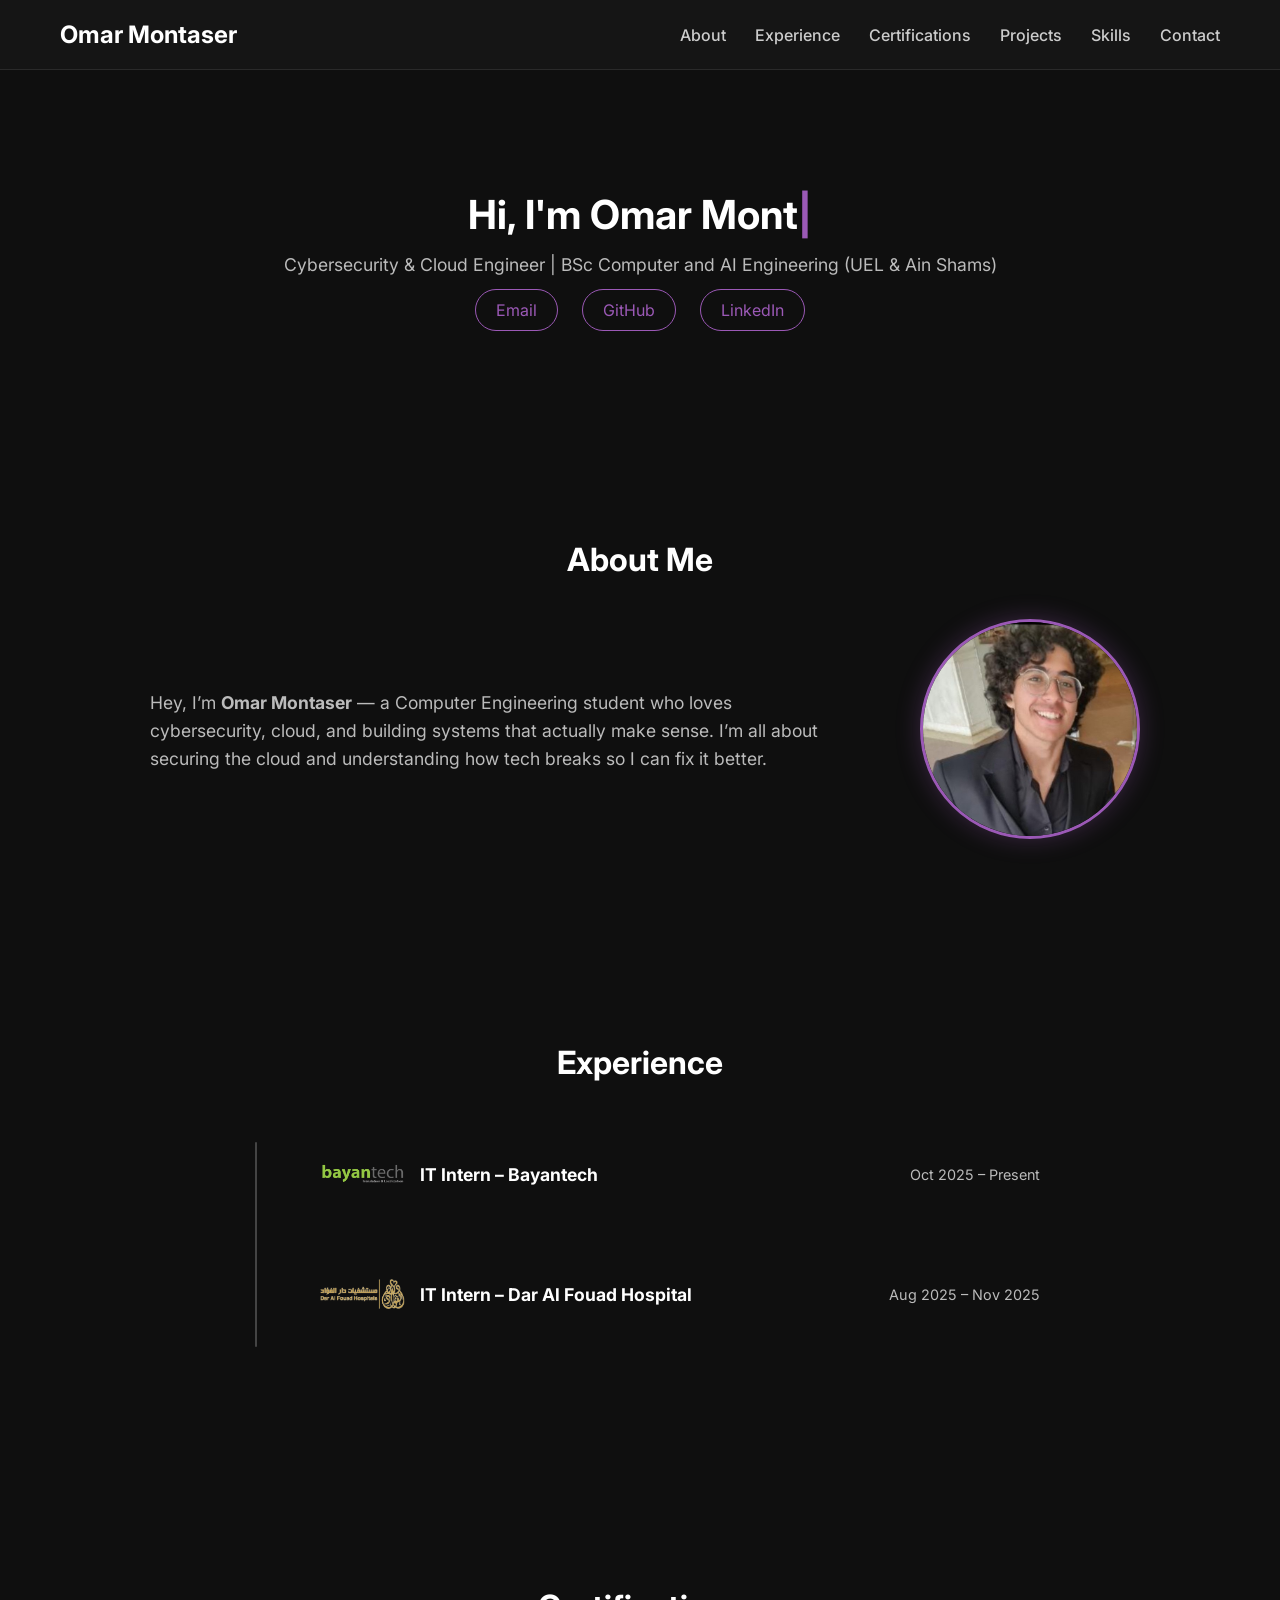
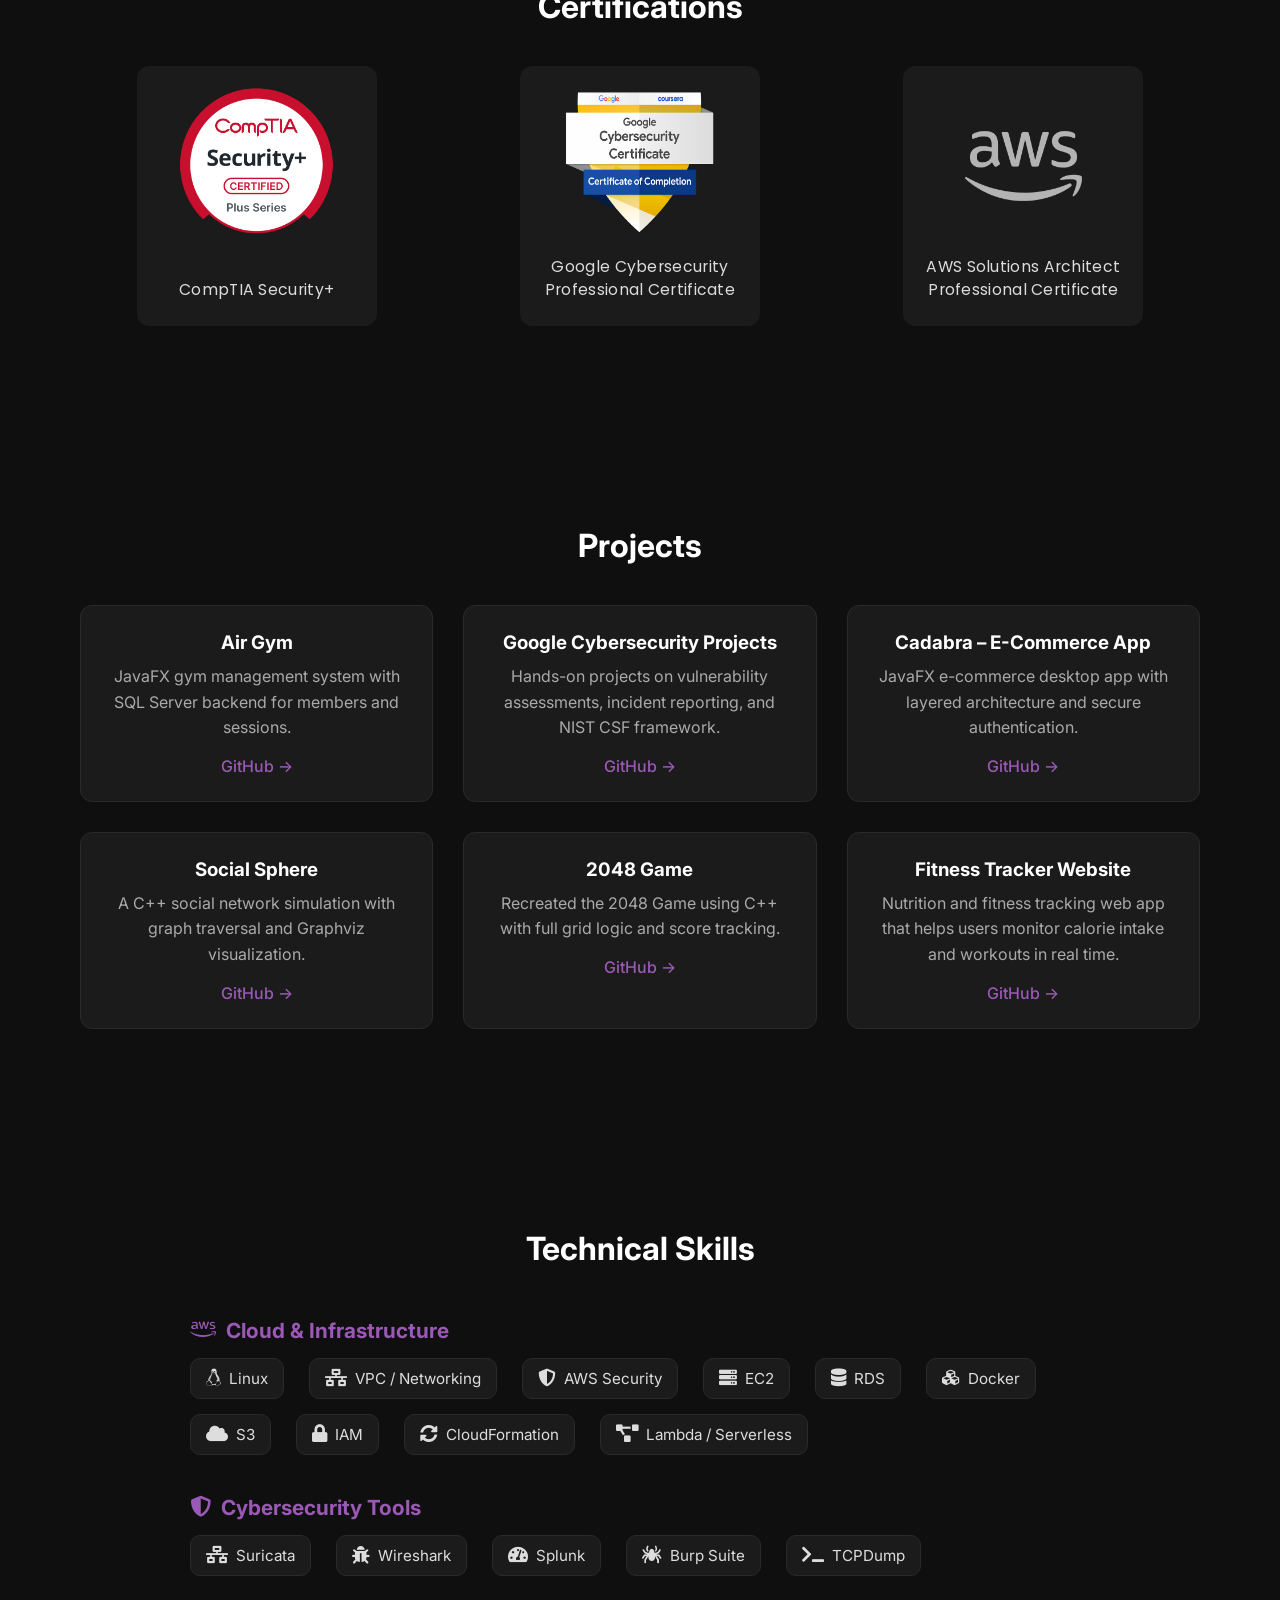
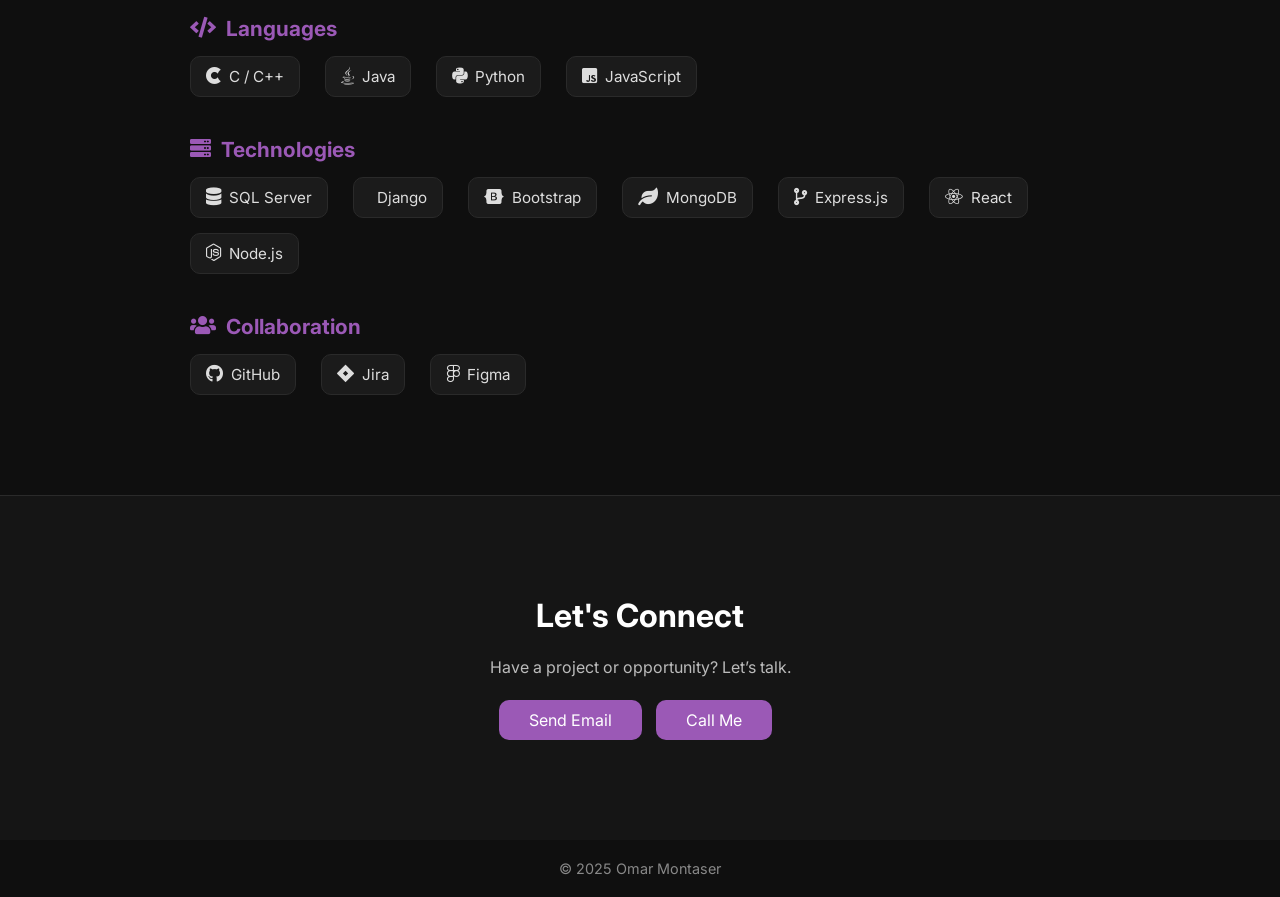
==== index.html @ c0b17923 "more updates" ====
<!DOCTYPE html>
<html lang="en">
<head>
  <meta charset="UTF-8" />
  <meta name="viewport" content="width=device-width, initial-scale=1.0" />
  <title>Omar Montaser | Portfolio</title>
  <link href="https://unpkg.com/aos@2.3.1/dist/aos.css" rel="stylesheet">
  <link href="https://fonts.googleapis.com/css2?family=Inter:wght@400;500;600&display=swap" rel="stylesheet">
  <link rel="stylesheet" href="https://cdnjs.cloudflare.com/ajax/libs/font-awesome/5.15.4/css/all.min.css">
  <link rel="stylesheet" href="style.css" />
  
  <script defer src="script.js"></script>
</head>
<body>
  <!-- Navbar -->
  <header class="navbar" data-aos="fade-down">
    <h1>Omar Montaser</h1>
    <nav>
      <a href="#about">About</a>
      <a href="#experience">Experience</a>
      <a href="#certifications">Certifications</a>
      <a href="#projects">Projects</a>
      <a href="#skills">Skills</a>
      <a href="#contact">Contact</a>
    </nav>

  </header>

  <!-- Hero -->
  <section class="hero" data-aos="fade-up">
    <h2 id="typewriter"></h2>
    <p>Cybersecurity & Cloud Engineer | BSc Computer and AI Engineering (UEL & Ain Shams)</p>
    <div class="links" data-aos="zoom-in">
      <a href="mailto:omarmontaser.my@gmail.com">Email</a>
      <a href="https://github.com/Omar-Montaser" target="_blank">GitHub</a>
      <a href="https://linkedin.com/in/omar-montaser-b61245306" target="_blank">LinkedIn</a>
    </div>
  </section>
  
<!-- About -->
<section id="about" class="section" data-aos="fade-up">
  <h2>About Me</h2>
  <div class="about-wrapper">
    <div class="about-text" data-aos="fade-right">
      <p>Hey, I’m <strong>Omar Montaser</strong> — a Computer Engineering student who loves cybersecurity, cloud, and building systems that actually make sense. I’m all about securing the cloud and understanding how tech breaks so I can fix it better.</p>
    </div>
    <div class="about-photo" data-aos="fade-left">
      <img class="pimg" src="images/me.jpeg" alt="Omar Montaser">
    </div>
  </div>
</section>

<section id="experience" class="section">
  <h2 data-aos="fade-up">Experience</h2>

  <div class="experience-container">

    <!-- Experience 1 -->
    <div class="exp-item" data-aos="fade-up">
      <div class="timeline-marker"></div>
      <div class="exp-content">
        <img src="images/bayantech.png" alt="Bayantech logo">
        <div>
          <h3>IT Intern – Bayantech</h3>
        </div>
      </div>
      <div class="exp-date">Oct 2025 – Present</div>
    </div>

    <!-- Experience 2 -->
    <div class="exp-item" data-aos="fade-up">
      <div class="timeline-marker"></div>
      <div class="exp-content">
        <img src="images/dar-alfouad.png" alt="Dar Al Fouad logo">
        <div>
          <h3>IT Intern – Dar Al Fouad Hospital</h3>
        </div>
      </div>
      <div class="exp-date">Aug 2025 – Nov 2025</div>
    </div>

  </div>
</section>

  <!-- Certifications -->
<section id="certifications" class="section">
  <h2 data-aos="fade-up">Certifications</h2>
  <div class="logo-grid">
  
    <div class="logo-card" data-aos="zoom-in">
      <a href="https://www.credly.com/badges/a7dc68b7-4766-4484-9fe4-15aeb17255ff/public_url" target="_blank">
        <img id="restimg" src="images/comptia.png" alt="CompTIA Security+">
      </a>
      <h4>CompTIA Security+</h4>
    </div>

    <div class="logo-card" data-aos="zoom-in">
      <a href="https://www.credly.com/badges/4d84c1ea-6ae5-45b9-996c-68eed65dd0c3/public_url" target="_blank">
        <img id="restimg" src="images/google-cybersecurity.png" alt="Google Cybersecurity Certificate">
      </a>
      <h4>Google Cybersecurity Professional Certificate</h4>
    </div>

    <div class="logo-card" data-aos="zoom-in">
      <a href="https://www.coursera.org/account/accomplishments/specialization/IOQX2QNQCBID" target="_blank">
        <img id="awsimg" src="images/aws.webp" alt="AWS Cloud">
      </a>
      <h4>AWS Solutions Architect Professional Certificate</h4>
    </div>

  </div>
</section>

  <section id="projects" class="section">
    <h2 data-aos="fade-up">Projects</h2>
    <div class="projects">
      <div class="card" data-aos="zoom-in">
        <h3>Air Gym</h3>
        <p>JavaFX gym management system with SQL Server backend for members and sessions.</p>
        <a href="https://github.com/Omar-Montaser/Air-Gym" target="_blank">GitHub →</a>
      </div>
      <div class="card" data-aos="zoom-in">
        <h3>Google Cybersecurity Projects</h3>
        <p>Hands-on projects on vulnerability assessments, incident reporting, and NIST CSF framework.</p>
        <a href="https://github.com/Omar-Montaser/Google-Cybersecurity" target="_blank">GitHub →</a>
      </div>
      <div class="card" data-aos="zoom-in">
        <h3>Cadabra – E-Commerce App</h3>
        <p>JavaFX e-commerce desktop app with layered architecture and secure authentication.</p>
        <a href="https://github.com/Omar-Montaser/E-Commerce_App" target="_blank">GitHub →</a>
      </div>
      <div class="card" data-aos="zoom-in">
      <h3>Social Sphere</h3>
      <p>A C++ social network simulation with graph traversal and Graphviz visualization.</p>
      <a href="https://github.com/Omar-Montaser/Social-Sphere" target="_blank">GitHub →</a>
    </div>

    <div class="card" data-aos="zoom-in">
      <h3>2048 Game</h3>
      <p>Recreated the 2048 Game using C++ with full grid logic and score tracking.</p>
      <a href="https://github.com/Omar-Montaser/2048-Game" target="_blank">GitHub →</a>
    </div>
    <div class="card" data-aos="zoom-in">
      <h3>Fitness Tracker Website</h3>
      <p>Nutrition and fitness tracking web app that helps users monitor calorie intake and workouts in real time.</p>
      <a href="https://github.com/Omar-Montaser/Fitness-Tracker-Website" target="_blank">GitHub →</a>
    </div>

    </div>
  </section>

  <!-- Skills -->
<section id="skills" class="section">
  <h2 data-aos="fade-up">Technical Skills</h2>
<div class="skills-container" data-aos="fade-up">

<div class="skill-category">
  <h3><i class="fab fa-aws"></i> Cloud & Infrastructure</h3>
  <div class="icons">
    <span><i class="fab fa-linux"></i> Linux</span>
    <span><i class="fas fa-network-wired"></i> VPC / Networking</span>
    <span><i class="fas fa-shield-alt"></i> AWS Security</span>
    <span><i class="fas fa-server"></i> EC2</span>
    <span><i class="fas fa-database"></i> RDS</span>
    <span><i class="fas fa-cubes"></i> Docker</span>
    <span><i class="fas fa-cloud"></i> S3</span>
    <span><i class="fas fa-lock"></i> IAM</span>
    <span><i class="fas fa-sync-alt"></i> CloudFormation</span>
    <span><i class="fas fa-project-diagram"></i> Lambda / Serverless</span>
  </div>
</div>

  <div class="skill-category">
    <h3><i class="fas fa-shield-alt"></i> Cybersecurity Tools</h3>
    <div class="icons">
      <span><i class="fas fa-network-wired"></i> Suricata</span>
      <span><i class="fas fa-bug"></i> Wireshark</span>
      <span><i class="fas fa-tachometer-alt"></i> Splunk</span>
      <span><i class="fas fa-spider"></i> Burp Suite</span>
      <span><i class="fas fa-terminal"></i> TCPDump</span>
    </div>
  </div>

  <div class="skill-category">
    <h3><i class="fas fa-code"></i> Languages</h3>
    <div class="icons">
      <span><i class="fab fa-cuttlefish"></i> C / C++</span>
      <span><i class="fab fa-java"></i> Java</span>
      <span><i class="fab fa-python"></i> Python</span>
      <span><i class="fab fa-js-square"></i> JavaScript</span>
    </div>
  </div>

  <div class="skill-category">
    <h3><i class="fas fa-server"></i> Technologies</h3>
    <div class="icons">
      <span><i class="fas fa-database"></i> SQL Server</span>
      <span><i class="fab fa-django"></i> Django</span>
      <span><i class="fab fa-bootstrap"></i> Bootstrap</span>
      <span><i class="fas fa-leaf"></i> MongoDB</span>
      <span><i class="fas fa-code-branch"></i> Express.js</span>
      <span><i class="fab fa-react"></i> React</span>
      <span><i class="fab fa-node-js"></i> Node.js</span>
    </div>
  </div>

  <div class="skill-category">
    <h3><i class="fas fa-users"></i> Collaboration</h3>
    <div class="icons">
      <span><i class="fab fa-github"></i> GitHub</span>
      <span><i class="fab fa-jira"></i> Jira</span>
      <span><i class="fab fa-figma"></i> Figma</span>
    </div>
  </div>

</div>

  
</section>


<!-- Contact -->
<section id="contact" class="section contact" data-aos="fade-up">
  <h2>Let's Connect</h2>
  <p>Have a project or opportunity? Let’s talk.</p>
  <div class="contact-links" data-aos="zoom-in">
    <a href="mailto:omarmontaser.my@gmail.com" class="contact-btn">Send Email</a>
    <a href="tel:+201091456164" class="contact-btn">Call Me</a>
  </div>
</section>
  <footer>
    <p>© 2025 Omar Montaser</p>
  </footer>


  <script src="https://unpkg.com/aos@2.3.1/dist/aos.js"></script>
  <script>
    AOS.init({
      duration: 1000,
      once: true,
      easing: 'ease-in-out'
    });
  </script>
</body>
</html>
---- style.css ----
@import url('https://fonts.googleapis.com/css2?family=Poppins:wght@400;600&display=swap');
@import url('https://fonts.googleapis.com/css2?family=Poppins:wght@300;400;500&display=swap');

/* ---------- Base / existing styles (unchanged) ---------- */
* {
  margin: 0;
  padding: 0;
  box-sizing: border-box;
}

body {
  font-family: 'Inter', sans-serif; /* you have Inter included in the HTML head */
  background-color: #0f0f0f;
  color: #f0f0f0;
  scroll-behavior: smooth;
}

/* Navbar */
.navbar {
  display: flex;
  justify-content: space-between;
  align-items: center;
  padding: 20px 60px;
  background: #151515;
  border-bottom: 1px solid #2a2a2a;
  position: sticky;
  top: 0;
  z-index: 10;
}

.navbar h1 {
  font-size: 1.5rem;
  color: #fff;
}

.navbar nav a {
  color: #ccc;
  margin-left: 25px;
  text-decoration: none;
  font-weight: 500;
  transition: 0.3s;
}

.navbar nav a:hover {
  color: #9b59b6;
}

/* Hero */
.hero {
  text-align: center;
  padding: 120px 20px;
}

.hero h2 {
  font-size: 2.5rem;
  color: #fff;
}

.hero p {
  color: #bbb;
  margin-top: 15px;
  font-size: 1.1rem;
}

.links {
  margin-top: 25px;
}

.links a {
  margin: 0 10px;
  color: #9b59b6;
  border: 1px solid #9b59b6;
  padding: 10px 20px;
  border-radius: 25px;
  text-decoration: none;
  transition: 0.3s;
}

.links a:hover {
  background: #9b59b6;
  color: #fff;
}

/* Sections */
.section {
  padding: 100px 80px;
  text-align: center;
}

.section h2 {
  font-size: 2rem;
  margin-bottom: 20px;
  color: #fff;
}

.section p {
  max-width: 700px;
  margin: auto;
  color: #bbb;
  line-height: 1.6;
}

/* Projects */
.projects {
  display: grid;
  grid-template-columns: repeat(auto-fit, minmax(280px, 1fr));
  gap: 30px;
  margin-top: 40px;
}

.card {
  background: #1b1b1b;
  padding: 25px;
  border-radius: 12px;
  border: 1px solid #2a2a2a;
  transition: transform 0.3s, border 0.3s;
}

.card:hover {
  transform: translateY(-5px);
  border-color: #9b59b6;
}

.card h3 {
  color: #fff;
  margin-bottom: 10px;
}

.card p {
  color: #aaa;
  margin-bottom: 15px;
}

.card a {
  color: #9b59b6;
  text-decoration: none;
  font-weight: 500;
}

.card a:hover {
  text-decoration: underline;
}

/* Contact */
.contact {
  background: #151515;
  border-top: 1px solid #2a2a2a;
}

.contact-btn {
  display: inline-block;
  margin-top: 20px;
  background: #9b59b6;
  color: #fff;
  padding: 10px 30px;
  border-radius: 10px;
  text-decoration: none;
  transition: 0.3s;
  margin-right: 10px;
}

.contact-btn:hover {
  background: #b76deb;
}

footer {
  text-align: center;
  padding: 20px;
  font-size: 0.9rem;
  color: #888;
  background: #0f0f0f;
}
.hidden {
  opacity: 0;
  transform: translateY(30px);
  transition: all 0.8s ease-out;
}

.show {
  opacity: 1;
  transform: translateY(0);
}
/* Timeline Clean Style */
.timeline {
  position: relative;
  max-width: 800px;
  margin: auto;
  padding-left: 20px;
  border-left: 2px solid #2a2a2a;
}

.timeline .entry {
  margin-bottom: 35px;
  padding-left: 20px;
  position: relative;
}

.timeline .entry::before {
  content: "";
  position: absolute;
  left: -10px;
  top: 5px;
  width: 8px;
  height: 8px;
  background-color: #9b59b6; /* Purple accent */
  border-radius: 50%;
}

.timeline h3 {
  font-size: 1.2rem;
  font-weight: 600;
  color: #ffffff;
}

.timeline span {
  font-size: 0.9rem;
  color: #999;
  display: block;
  margin-top: 2px;
}

.timeline p {
  color: #bbbbbb;
  margin-top: 5px;
  line-height: 1.6;
}


.cert-grid {
  display: grid;
  grid-template-columns: repeat(auto-fit, minmax(250px, 1fr));
  gap: 20px;
  margin-top: 30px;
}
.cert-card {
  background: #1b1b1b;
  border: 1px solid #2a2a2a;
  border-radius: 12px;
  padding: 20px;
  transition: transform 0.3s, border 0.3s;
}
.cert-card:hover {
  transform: translateY(-5px);
  border-color: #9b59b6;
}
.cert-card a {
  display: inline-block;
  margin-top: 10px;
  color: #9b59b6;
  text-decoration: none;
  font-size: 0.9rem;
}
.cert-card a:hover {
  text-decoration: underline;
}
.skills-grid {
  display: grid;
  gap: 15px;
  margin-top: 20px;
  max-width: 700px;
  margin-inline: auto;
  text-align: left;
}
/* Smooth fade-ins for all sections */
.section, .hero, .card, .cert-card, .entry {
  transition: all 0.6s ease-in-out;
}

/* Hover glow */
.card:hover, .cert-card:hover {
  box-shadow: 0 0 20px rgba(155, 89, 182, 0.4);
}

/* Smooth anchor scrolling */
html {
  scroll-behavior: smooth;
}

/* Typewriter caret blinking */
#typewriter::after {
  content: "|";
  animation: blink 0.7s infinite;
  color: #9b59b6;
}

@keyframes blink {
  50% { opacity: 0; }
}
.about-wrapper {
  display: flex;
  align-items: center;
  justify-content: center;
  flex-wrap: wrap-reverse;
  gap: 60px;
  max-width: 1000px;
  margin: 40px auto 0;
}

.about-text {
  flex: 1;
  min-width: 280px;
  color: #ddd;
  font-size: 1.1rem;
  line-height: 1.8;
  text-align: left;
}

.highlight {
  color: #9b59b6;
  font-weight: 600;
}

.pimg {
  width: 220px;
  height: 220px;
  border-radius: 50%;
  border: 3px solid #9b59b6;
  box-shadow: 0 0 25px rgba(155, 89, 182, 0.3);
  transition: transform 0.4s ease, box-shadow 0.4s ease;
}

.pimg:hover {
  transform: scale(1.05);
  box-shadow: 0 0 35px rgba(155, 89, 182, 0.5);
}
.skills-container {
  display: grid;
  gap: 40px;
  max-width: 900px;
  margin: 50px auto 0;
  text-align: left;
}

.skill-category h3 {
  color: #9b59b6;
  margin-bottom: 15px;
  font-size: 1.3rem;
  display: flex;
  align-items: center;
  gap: 10px;
}

.icons {
  display: flex;
  flex-wrap: wrap;
  gap: 15px 25px;
}

.icons span {
  background: #1b1b1b;
  padding: 10px 15px;
  border-radius: 10px;
  border: 1px solid #2a2a2a;
  display: flex;
  align-items: center;
  gap: 8px;
  color: #ddd;
  transition: 0.3s ease;
  font-size: 0.95rem;
}

.icons span:hover {
  background: #9b59b6;
  color: #fff;
  transform: translateY(-3px);
  box-shadow: 0 0 10px rgba(155, 89, 182, 0.5);
}

.icons i {
  font-size: 1.1rem;
}

/* ---------- Logo grid + card (kept but cleaned) ---------- */
.logo-grid {
  display: grid;
  grid-template-columns: repeat(auto-fit, minmax(120px, 1fr));
  gap: 30px;
  justify-items: center;
  align-items: center;
  margin-top: 40px;
}

.logo-card {
  background: #1b1b1b;
  border-radius: 12px;
  padding: 25px 20px;
  transition: transform 0.3s, border 0.3s, box-shadow 0.3s;
  display: flex;
  flex-direction: column;
  justify-content: center;
  align-items: center;
  height: 250px; /* increased to fit logo + text + date */
  width: 240px;
  text-align: center;
}

.logo-card img {
  width: 120px;
  object-fit: contain;
  transition: transform 0.3s ease, filter 0.3s ease;
  border: none;
  border-radius: 8px;
}

.logo-card h4 {
  font-size: 1.05rem;
  font-weight: 600;
  color: #ffffff;
}

.logo-card:hover {
  transform: translateY(-5px);
  border-color: #9b59b6;
  box-shadow: 0 0 20px rgba(155, 89, 182, 0.4);
}

.logo-card img:hover {
  transform: scale(1.05);
  filter: brightness(1.1);
}

/* small specific adjustments (if you used ids for image sizes) */
#daf-img {
  width: 200px;
}
#bayan-img {
  width: 190px;
}

/* vertical line on the left (professional gray) */
.experience-container::before {
  content: "";
  position: absolute;
  left: 20px;              /* line x-position (keeps line left of cards) */
  top: 12px;
  bottom: 12px;
  width: 2px;
  background: #3a3a3a;     /* neutral gray line */
  border-radius: 2px;
  z-index: 1;
}


.exp-item .exp-card-wrapper {
  display: flex;
  justify-content: center; /* centers the logo-card inside this column */
}

/* date styling on the right */
.exp-date {
  text-align: right;
  font-size: 0.92rem;
  color: #9b9b9b;
  font-weight: 400;
  white-space: nowrap;
}
@media (max-width: 760px) {
  .experience-container {
    width: 100%;
    padding-left: 20px;
    padding-right: 20px;
  }
  .experience-container::before {
    left: 12px;
  }
  .exp-item {
    grid-template-columns: 32px 1fr; 
    grid-template-rows: auto auto;
    gap: 12px;
  }
  .exp-card-wrapper {
    grid-column: 2 / 3;
    grid-row: 1 / 2;
  }
  .exp-date {
    grid-column: 2 / 3;
    grid-row: 2 / 3;
    text-align: left;
    font-size: 0.9rem;
    color: #9b9b9b;
  }
}
/* --- CLEAN FLOATING TIMELINE STYLE --- */
.experience-container {
  width: 800px;
  max-width: 90%;
  margin: 50px auto;
  position: relative;
  padding-left: 40px;
}

.experience-container::before {
  content: "";
  position: absolute;
  left: 15px;
  top: 10px;
  width: 2px;
  height: 100%;
  background-color: #444;
}

.exp-item {
  display: grid;
  grid-template-columns: 40px 1fr auto;
  align-items: center;
  margin-bottom: 35px;
}
.exp-content {
  display: flex;
  align-items: center;
  gap: 15px;
}

.exp-content img {
  width: 85px;
  height: 85px;
  object-fit: contain;
  border-radius: 8px;
}

.exp-content h3 {
  margin: 0;
  font-size: 1.1rem;
  color: white;
}

.exp-content p {
  margin: 3px 0 0;
  color: #aaa;
  font-size: 0.95rem;
}

.exp-date {
  font-size: 0.9rem;
  color: #bbb;
}

/* Responsive */
@media (max-width: 650px) {
  .exp-item {
    grid-template-columns: 35px 1fr;
    grid-template-rows: auto auto;
  }
  .exp-date {
    grid-column: 2;
  }
}
/* ---- FIX CERT LOGOS ALIGNMENT + SPACING ---- */
#certifications .logo-card {
  display: flex;
  flex-direction: column;
  align-items: center;
  justify-content: flex-start;
  height: 260px; /* keep consistent card height */
  padding-top: 20px;
}

#certifications .logo-card img {
  width: auto;
  object-fit: contain;
  display: block;
}
#certifications .logo-card h4 {
  font-family: 'Poppins', sans-serif;
  font-weight: 400;              /* remove bold */
  font-size: 0.98rem;
  color: #dcdcdc;                /* modern soft gray text */
  letter-spacing: 0.3px;         /* subtle spacing = modern look */
  margin-top: auto;
  padding-top: 10px;
}
#awsimg{
  margin-top: 30px;
  height: 100px;
}
#restimg{
  height:150px;
}
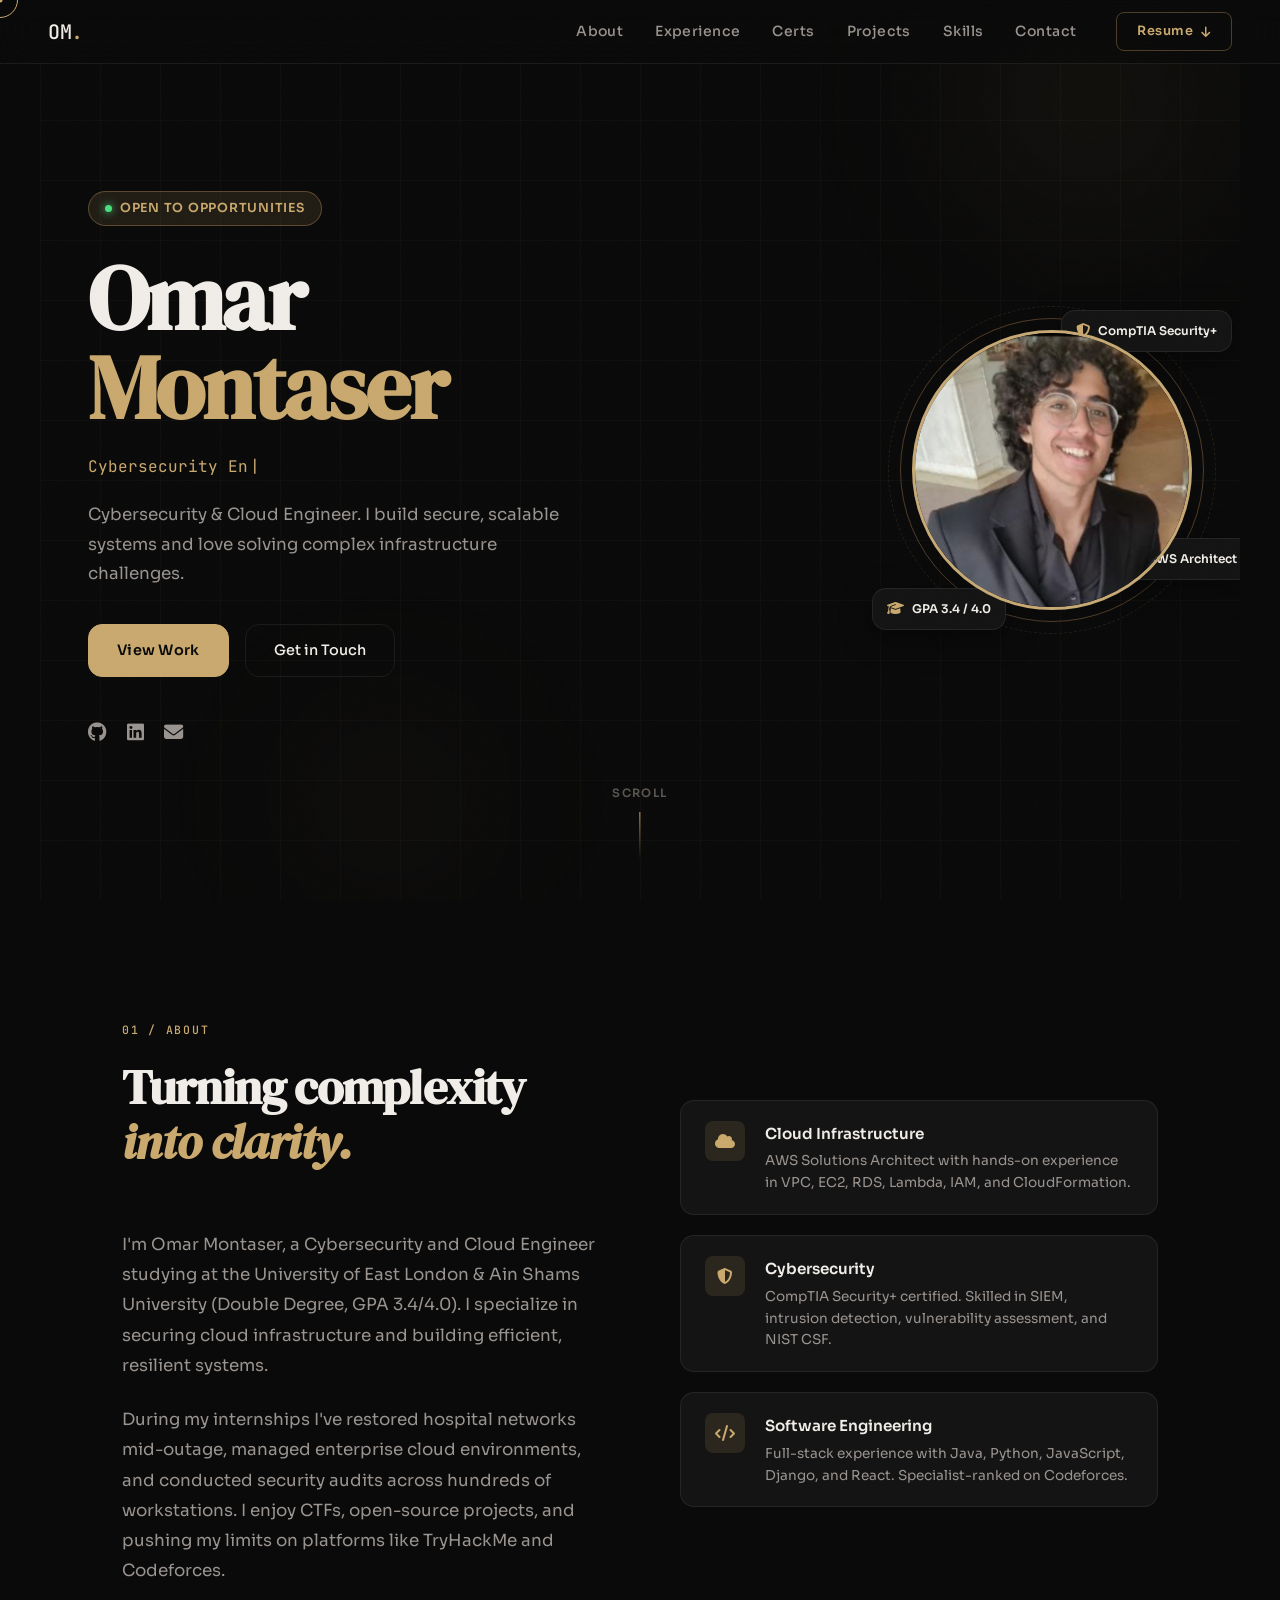
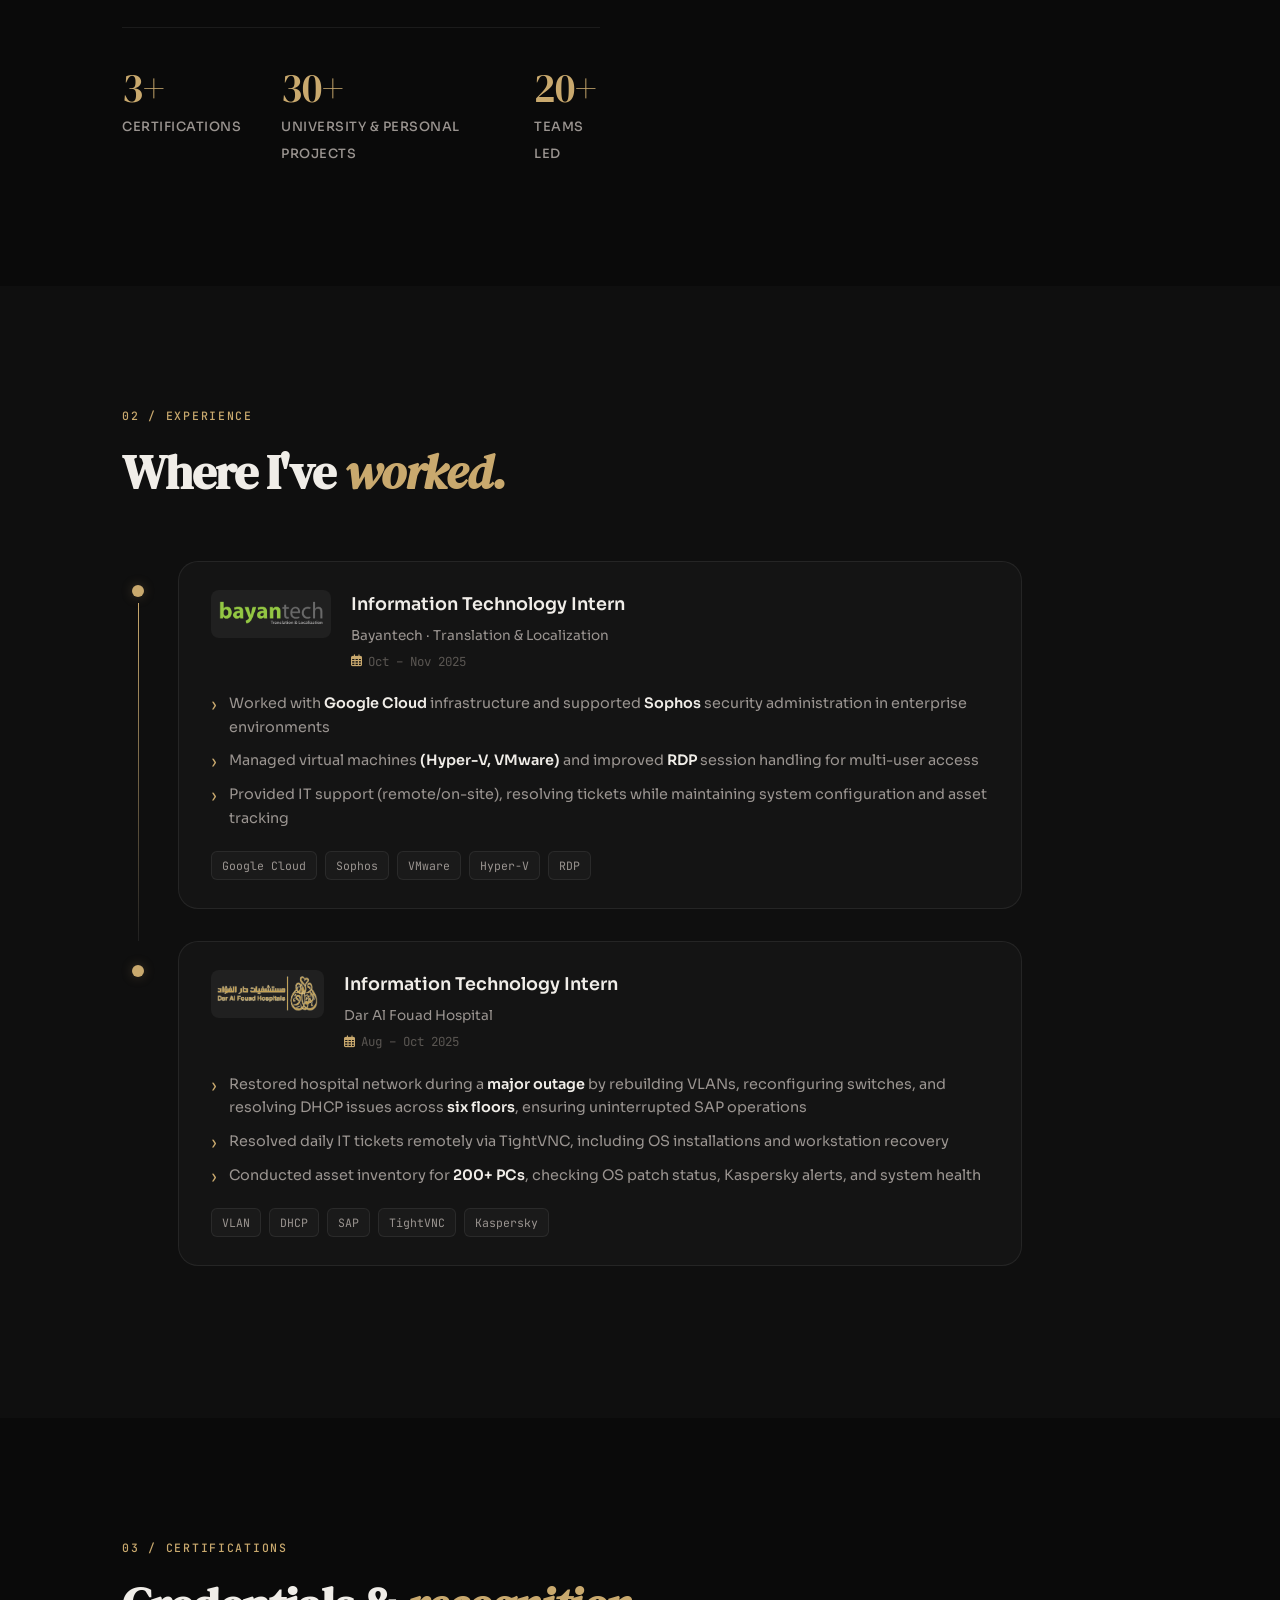
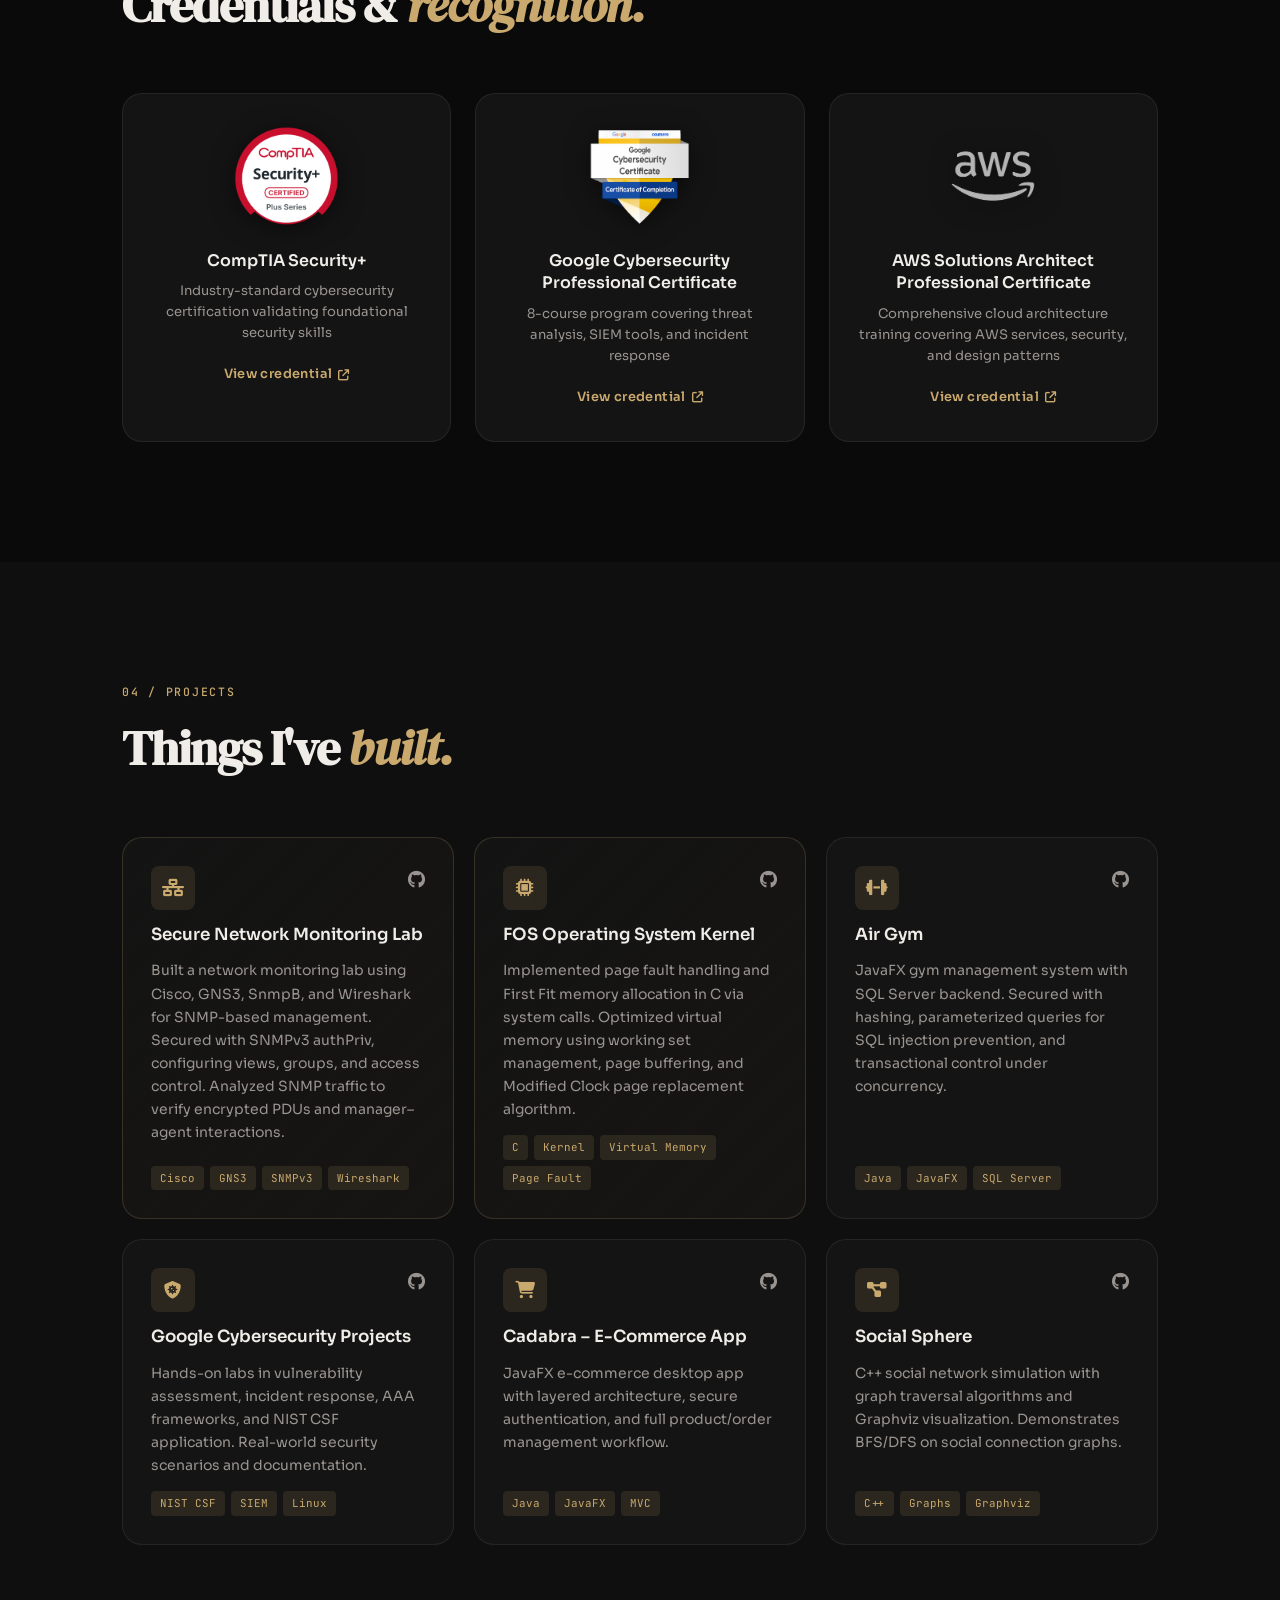
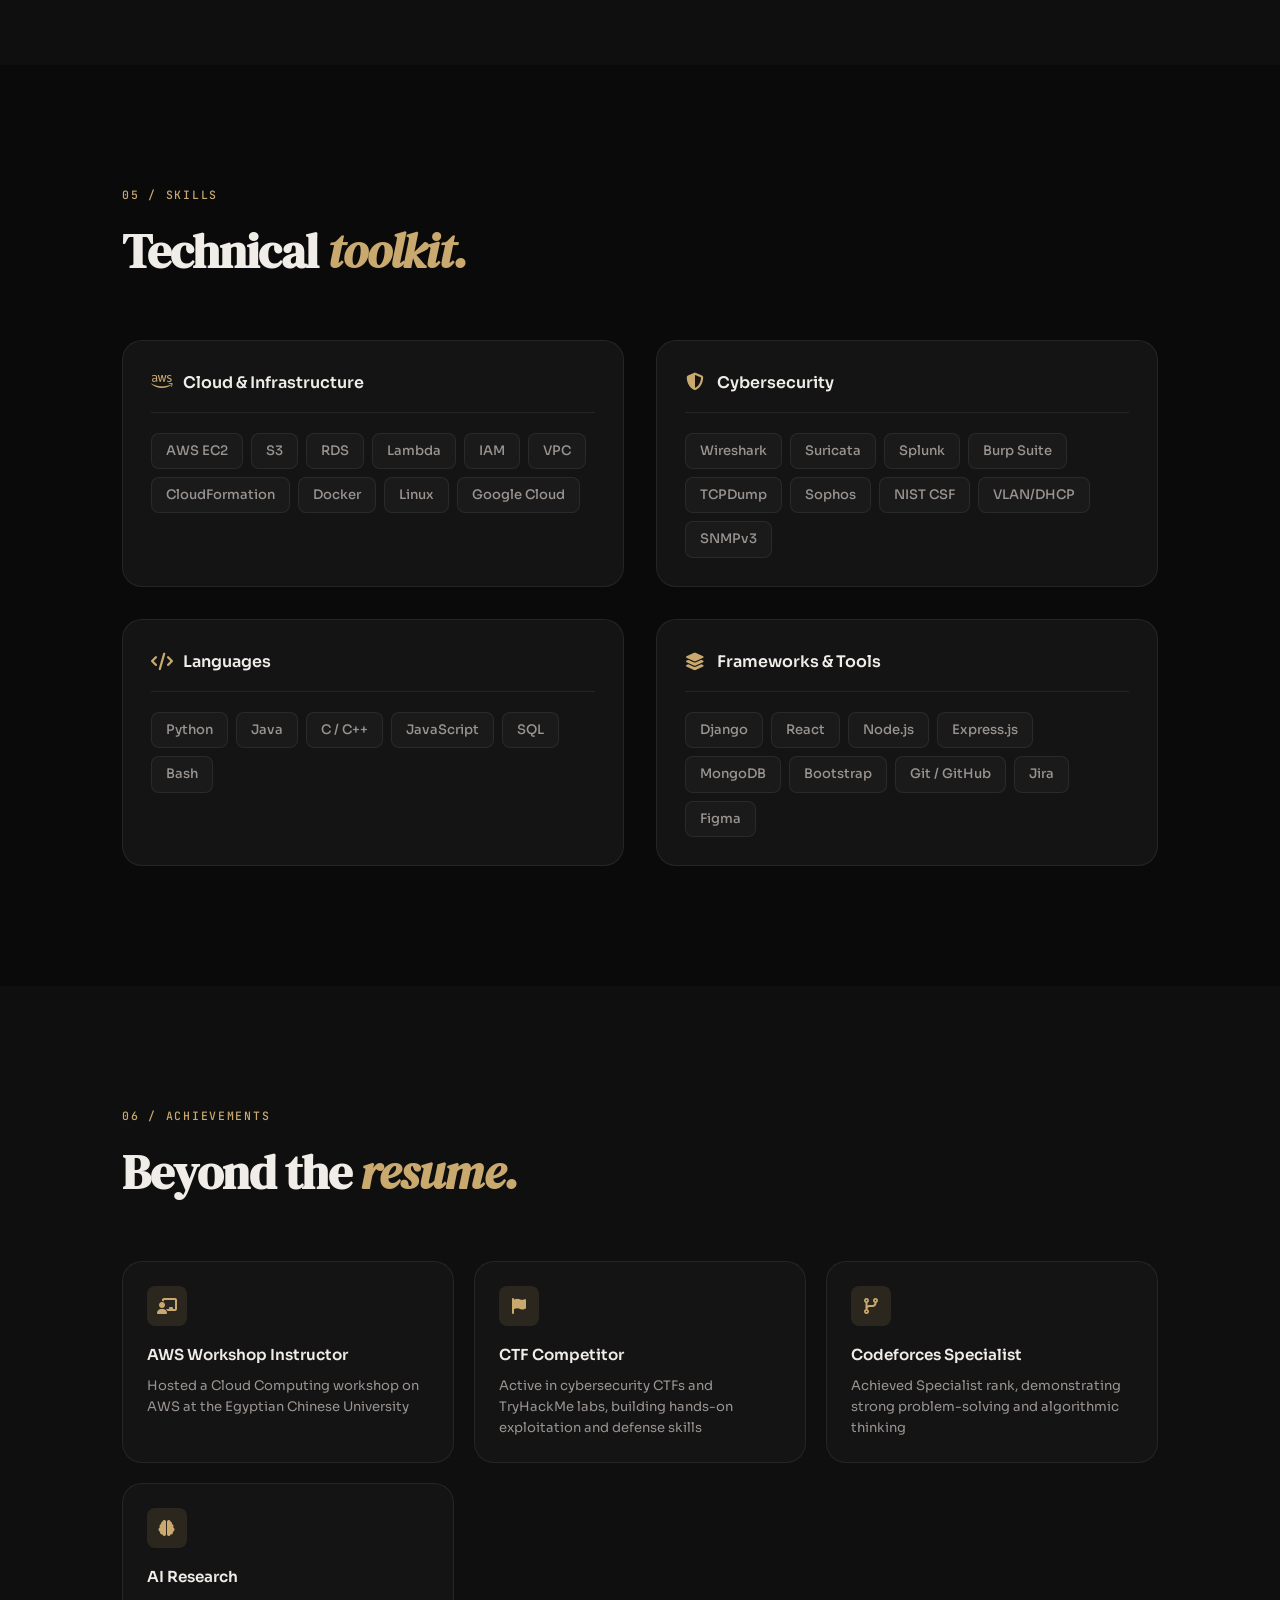
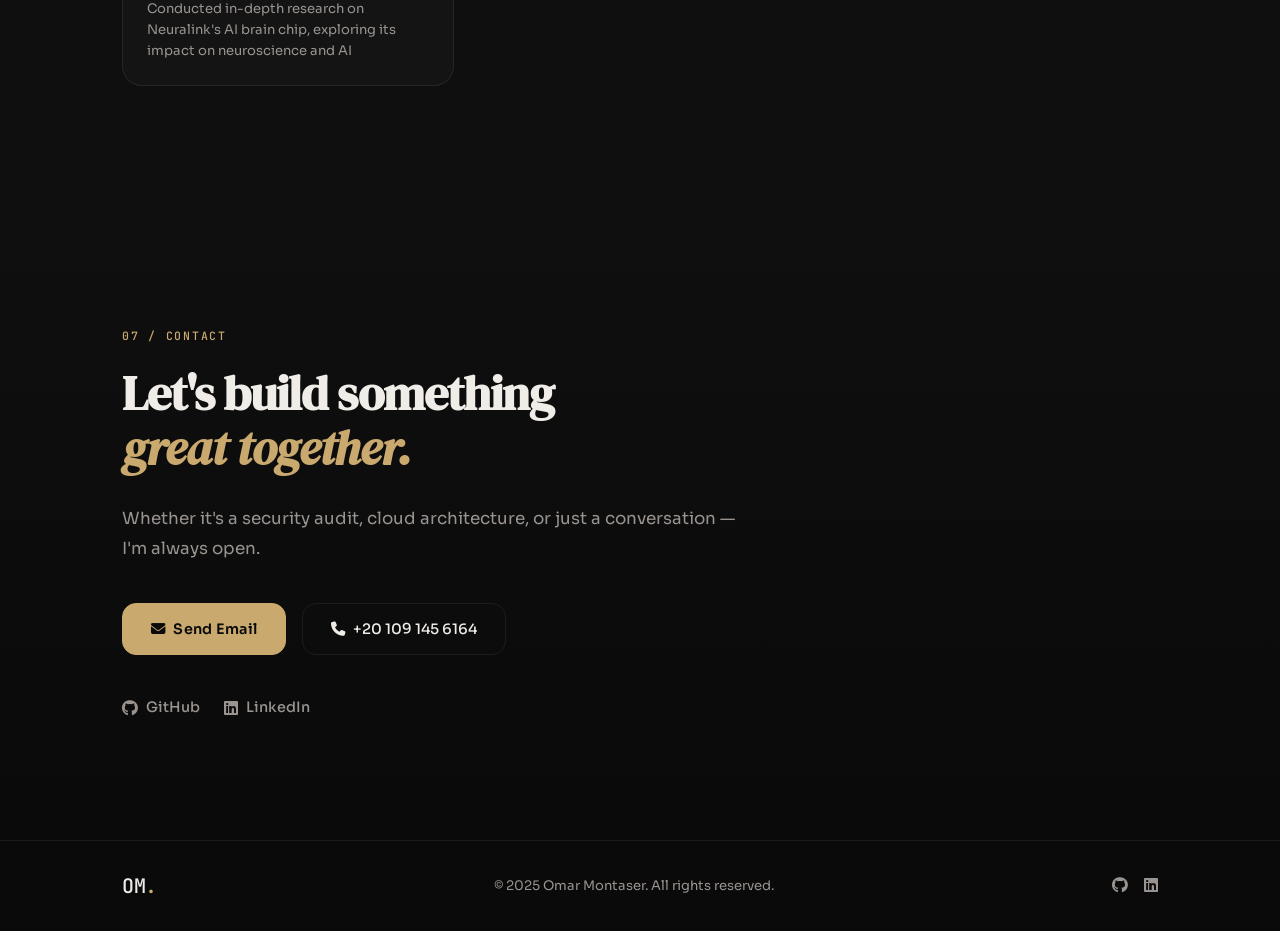
==== commit 125d3014: "Updates" ====
--- a/index.html
+++ b/index.html
@@ -3,243 +3,485 @@
 <head>
   <meta charset="UTF-8" />
   <meta name="viewport" content="width=device-width, initial-scale=1.0" />
-  <title>Omar Montaser | Portfolio</title>
-  <link href="https://unpkg.com/aos@2.3.1/dist/aos.css" rel="stylesheet">
-  <link href="https://fonts.googleapis.com/css2?family=Inter:wght@400;500;600&display=swap" rel="stylesheet">
-  <link rel="stylesheet" href="https://cdnjs.cloudflare.com/ajax/libs/font-awesome/5.15.4/css/all.min.css">
+  <title>Omar Montaser — Cybersecurity & Cloud Engineer</title>
+  <link rel="preconnect" href="https://fonts.googleapis.com">
+  <link rel="preconnect" href="https://fonts.gstatic.com" crossorigin>
+  <link href="https://fonts.googleapis.com/css2?family=Sora:wght@300;400;500;600;700&family=DM+Serif+Display:ital@0;1&family=JetBrains+Mono:wght@400;500&display=swap" rel="stylesheet">
+  <link rel="stylesheet" href="https://cdnjs.cloudflare.com/ajax/libs/font-awesome/6.5.0/css/all.min.css">
   <link rel="stylesheet" href="style.css" />
-  
-  <script defer src="script.js"></script>
 </head>
 <body>
+
+  <!-- Noise overlay -->
+  <div class="noise"></div>
+
+  <!-- Cursor -->
+  <div class="cursor" id="cursor"></div>
+  <div class="cursor-dot" id="cursorDot"></div>
+
   <!-- Navbar -->
-  <header class="navbar" data-aos="fade-down">
-    <h1>Omar Montaser</h1>
-    <nav>
+  <header class="navbar" id="navbar">
+    <a href="#" class="logo">OM<span class="logo-dot">.</span></a>
+    <nav class="nav-links">
       <a href="#about">About</a>
       <a href="#experience">Experience</a>
-      <a href="#certifications">Certifications</a>
+      <a href="#certifications">Certs</a>
       <a href="#projects">Projects</a>
       <a href="#skills">Skills</a>
       <a href="#contact">Contact</a>
     </nav>
-
+    <a href="images/CV.pdf" class="nav-cta" download>
+      <span>Resume</span>
+      <i class="fas fa-arrow-down"></i>
+    </a>
+    <button class="hamburger" id="hamburger" aria-label="Menu">
+      <span></span><span></span><span></span>
+    </button>
   </header>
 
+  <!-- Mobile Menu -->
+  <div class="mobile-menu" id="mobileMenu">
+    <a href="#about" class="mobile-link">About</a>
+    <a href="#experience" class="mobile-link">Experience</a>
+    <a href="#certifications" class="mobile-link">Certifications</a>
+    <a href="#projects" class="mobile-link">Projects</a>
+    <a href="#skills" class="mobile-link">Skills</a>
+    <a href="#contact" class="mobile-link">Contact</a>
+  </div>
+
   <!-- Hero -->
-  <section class="hero" data-aos="fade-up">
-    <h2 id="typewriter"></h2>
-    <p>Cybersecurity & Cloud Engineer | BSc Computer and AI Engineering (UEL & Ain Shams)</p>
-    <div class="links" data-aos="zoom-in">
-      <a href="mailto:omarmontaser.my@gmail.com">Email</a>
-      <a href="https://github.com/Omar-Montaser" target="_blank">GitHub</a>
-      <a href="https://linkedin.com/in/omar-montaser-b61245306" target="_blank">LinkedIn</a>
-    </div>
-  </section>
-  
-<!-- About -->
-<section id="about" class="section" data-aos="fade-up">
-  <h2>About Me</h2>
-  <div class="about-wrapper">
-    <div class="about-text" data-aos="fade-right">
-      <p>Hey, I’m <strong>Omar Montaser</strong> — a Computer Engineering student who loves cybersecurity, cloud, and building systems that actually make sense. I’m all about securing the cloud and understanding how tech breaks so I can fix it better.</p>
-    </div>
-    <div class="about-photo" data-aos="fade-left">
-      <img class="pimg" src="images/me.jpeg" alt="Omar Montaser">
-    </div>
-  </div>
-</section>
-
-<section id="experience" class="section">
-  <h2 data-aos="fade-up">Experience</h2>
-
-  <div class="experience-container">
-
-    <!-- Experience 1 -->
-    <div class="exp-item" data-aos="fade-up">
-      <div class="timeline-marker"></div>
-      <div class="exp-content">
-        <img src="images/bayantech.png" alt="Bayantech logo">
-        <div>
-          <h3>IT Intern – Bayantech</h3>
-        </div>
-      </div>
-      <div class="exp-date">Oct 2025 – Present</div>
-    </div>
-
-    <!-- Experience 2 -->
-    <div class="exp-item" data-aos="fade-up">
-      <div class="timeline-marker"></div>
-      <div class="exp-content">
-        <img src="images/dar-alfouad.png" alt="Dar Al Fouad logo">
-        <div>
-          <h3>IT Intern – Dar Al Fouad Hospital</h3>
-        </div>
-      </div>
-      <div class="exp-date">Aug 2025 – Nov 2025</div>
-    </div>
-
-  </div>
-</section>
+  <section class="hero" id="hero">
+    <div class="hero-bg-grid"></div>
+    <div class="hero-orb hero-orb-1"></div>
+    <div class="hero-orb hero-orb-2"></div>
+
+    <div class="hero-content">
+      <div class="hero-badge">
+        <span class="badge-dot"></span>
+        Open to opportunities
+      </div>
+      <h1 class="hero-title">
+        <span class="hero-line">Omar</span>
+        <span class="hero-line accent-line">Montaser</span>
+      </h1>
+      <p class="hero-subtitle" id="typewriter"></p>
+      <p class="hero-desc">
+        Cybersecurity & Cloud Engineer. I build secure, scalable systems and love solving complex infrastructure challenges.
+      </p>
+      <div class="hero-cta">
+        <a href="#projects" class="btn-primary">View Work</a>
+        <a href="#contact" class="btn-ghost">Get in Touch</a>
+      </div>
+      <div class="hero-socials">
+        <a href="https://github.com/Omar-Montaser" target="_blank" aria-label="GitHub"><i class="fab fa-github"></i></a>
+        <a href="https://linkedin.com/in/omar-montaser-b61245306" target="_blank" aria-label="LinkedIn"><i class="fab fa-linkedin"></i></a>
+        <a href="mailto:omarmontaser.my@gmail.com" aria-label="Email"><i class="fas fa-envelope"></i></a>
+      </div>
+    </div>
+
+    <div class="hero-visual">
+      <div class="photo-frame">
+        <img src="images/me.jpeg" alt="Omar Montaser" class="hero-photo">
+        <div class="photo-ring"></div>
+        <div class="photo-ring-2"></div>
+      </div>
+      <div class="floating-badge fb-1">
+        <i class="fas fa-shield-alt"></i>
+        <span>CompTIA Security+</span>
+      </div>
+      <div class="floating-badge fb-2">
+        <i class="fab fa-aws"></i>
+        <span>AWS Architect</span>
+      </div>
+      <div class="floating-badge fb-3">
+        <i class="fas fa-graduation-cap"></i>
+        <span>GPA 3.4 / 4.0</span>
+      </div>
+    </div>
+
+    <a href="#about" class="scroll-indicator">
+      <span>Scroll</span>
+      <div class="scroll-line"></div>
+    </a>
+  </section>
+
+  <!-- About -->
+  <section id="about" class="section">
+    <div class="container">
+      <div class="section-label">01 / About</div>
+      <div class="about-grid">
+        <div class="about-text reveal">
+          <h2 class="section-title">Turning complexity<br><em>into clarity.</em></h2>
+          <p>I'm Omar Montaser, a Cybersecurity and Cloud Engineer studying at the University of East London & Ain Shams University (Double Degree, GPA 3.4/4.0). I specialize in securing cloud infrastructure and building efficient, resilient systems.</p>
+          <p>During my internships I've restored hospital networks mid-outage, managed enterprise cloud environments, and conducted security audits across hundreds of workstations. I enjoy CTFs, open-source projects, and pushing my limits on platforms like TryHackMe and Codeforces.</p>
+          <div class="about-stats">
+            <div class="stat">
+              <span class="stat-num">3+</span>
+              <span class="stat-label">Certifications</span>
+            </div>
+            <div class="stat">
+              <span class="stat-num">30+</span>
+              <span class="stat-label">University & Personal Projects</span>
+            </div>
+            <div class="stat">
+              <span class="stat-num">20+</span>
+              <span class="stat-label">Teams Led</span>
+            </div>
+          </div>
+        </div>
+        <div class="about-highlights reveal">
+          <div class="highlight-card">
+            <div class="hc-icon"><i class="fas fa-cloud"></i></div>
+            <div>
+              <h4>Cloud Infrastructure</h4>
+              <p>AWS Solutions Architect with hands-on experience in VPC, EC2, RDS, Lambda, IAM, and CloudFormation.</p>
+            </div>
+          </div>
+          <div class="highlight-card">
+            <div class="hc-icon"><i class="fas fa-shield-alt"></i></div>
+            <div>
+              <h4>Cybersecurity</h4>
+              <p>CompTIA Security+ certified. Skilled in SIEM, intrusion detection, vulnerability assessment, and NIST CSF.</p>
+            </div>
+          </div>
+          <div class="highlight-card">
+            <div class="hc-icon"><i class="fas fa-code"></i></div>
+            <div>
+              <h4>Software Engineering</h4>
+              <p>Full-stack experience with Java, Python, JavaScript, Django, and React. Specialist-ranked on Codeforces.</p>
+            </div>
+          </div>
+        </div>
+      </div>
+    </div>
+  </section>
+
+  <!-- Experience -->
+  <section id="experience" class="section section-alt">
+    <div class="container">
+      <div class="section-label">02 / Experience</div>
+      <h2 class="section-title reveal">Where I've <em>worked.</em></h2>
+
+      <div class="exp-timeline">
+
+        <div class="exp-entry reveal">
+          <div class="exp-connector">
+            <div class="exp-node"></div>
+            <div class="exp-line"></div>
+          </div>
+          <div class="exp-card">
+            <div class="exp-header">
+              <img src="images/bayantech.png" alt="Bayantech" class="exp-logo" id="bayan-logo">
+              <div class="exp-meta">
+                <h3>Information Technology Intern</h3>
+                <span class="exp-company">Bayantech · Translation & Localization</span>
+                <span class="exp-period"><i class="far fa-calendar-alt"></i> Oct – Nov 2025</span>
+              </div>
+            </div>
+            <ul class="exp-bullets">
+              <li>Worked with <strong>Google Cloud</strong> infrastructure and supported <strong>Sophos</strong> security administration in enterprise environments</li>
+              <li>Managed virtual machines <strong>(Hyper-V, VMware)</strong> and improved <strong>RDP</strong> session handling for multi-user access</li>
+              <li>Provided IT support (remote/on-site), resolving tickets while maintaining system configuration and asset tracking</li>
+            </ul>
+            <div class="exp-tags">
+              <span>Google Cloud</span><span>Sophos</span><span>VMware</span><span>Hyper-V</span><span>RDP</span>
+            </div>
+          </div>
+        </div>
+
+        <div class="exp-entry reveal">
+          <div class="exp-connector">
+            <div class="exp-node"></div>
+          </div>
+          <div class="exp-card">
+            <div class="exp-header">
+              <img src="images/dar-alfouad.png" alt="Dar Al Fouad" class="exp-logo" id="daf-logo">
+              <div class="exp-meta">
+                <h3>Information Technology Intern</h3>
+                <span class="exp-company">Dar Al Fouad Hospital</span>
+                <span class="exp-period"><i class="far fa-calendar-alt"></i> Aug – Oct 2025</span>
+              </div>
+            </div>
+            <ul class="exp-bullets">
+              <li>Restored hospital network during a <strong>major outage</strong> by rebuilding VLANs, reconfiguring switches, and resolving DHCP issues across <strong>six floors</strong>, ensuring uninterrupted SAP operations</li>
+              <li>Resolved daily IT tickets remotely via TightVNC, including OS installations and workstation recovery</li>
+              <li>Conducted asset inventory for <strong>200+ PCs</strong>, checking OS patch status, Kaspersky alerts, and system health</li>
+            </ul>
+            <div class="exp-tags">
+              <span>VLAN</span><span>DHCP</span><span>SAP</span><span>TightVNC</span><span>Kaspersky</span>
+            </div>
+          </div>
+        </div>
+
+      </div>
+    </div>
+  </section>
 
   <!-- Certifications -->
-<section id="certifications" class="section">
-  <h2 data-aos="fade-up">Certifications</h2>
-  <div class="logo-grid">
-  
-    <div class="logo-card" data-aos="zoom-in">
-      <a href="https://www.credly.com/badges/a7dc68b7-4766-4484-9fe4-15aeb17255ff/public_url" target="_blank">
-        <img id="restimg" src="images/comptia.png" alt="CompTIA Security+">
-      </a>
-      <h4>CompTIA Security+</h4>
-    </div>
-
-    <div class="logo-card" data-aos="zoom-in">
-      <a href="https://www.credly.com/badges/4d84c1ea-6ae5-45b9-996c-68eed65dd0c3/public_url" target="_blank">
-        <img id="restimg" src="images/google-cybersecurity.png" alt="Google Cybersecurity Certificate">
-      </a>
-      <h4>Google Cybersecurity Professional Certificate</h4>
-    </div>
-
-    <div class="logo-card" data-aos="zoom-in">
-      <a href="https://www.coursera.org/account/accomplishments/specialization/IOQX2QNQCBID" target="_blank">
-        <img id="awsimg" src="images/aws.webp" alt="AWS Cloud">
-      </a>
-      <h4>AWS Solutions Architect Professional Certificate</h4>
-    </div>
-
-  </div>
-</section>
-
-  <section id="projects" class="section">
-    <h2 data-aos="fade-up">Projects</h2>
-    <div class="projects">
-      <div class="card" data-aos="zoom-in">
-        <h3>Air Gym</h3>
-        <p>JavaFX gym management system with SQL Server backend for members and sessions.</p>
-        <a href="https://github.com/Omar-Montaser/Air-Gym" target="_blank">GitHub →</a>
-      </div>
-      <div class="card" data-aos="zoom-in">
-        <h3>Google Cybersecurity Projects</h3>
-        <p>Hands-on projects on vulnerability assessments, incident reporting, and NIST CSF framework.</p>
-        <a href="https://github.com/Omar-Montaser/Google-Cybersecurity" target="_blank">GitHub →</a>
-      </div>
-      <div class="card" data-aos="zoom-in">
-        <h3>Cadabra – E-Commerce App</h3>
-        <p>JavaFX e-commerce desktop app with layered architecture and secure authentication.</p>
-        <a href="https://github.com/Omar-Montaser/E-Commerce_App" target="_blank">GitHub →</a>
-      </div>
-      <div class="card" data-aos="zoom-in">
-      <h3>Social Sphere</h3>
-      <p>A C++ social network simulation with graph traversal and Graphviz visualization.</p>
-      <a href="https://github.com/Omar-Montaser/Social-Sphere" target="_blank">GitHub →</a>
-    </div>
-
-    <div class="card" data-aos="zoom-in">
-      <h3>2048 Game</h3>
-      <p>Recreated the 2048 Game using C++ with full grid logic and score tracking.</p>
-      <a href="https://github.com/Omar-Montaser/2048-Game" target="_blank">GitHub →</a>
-    </div>
-    <div class="card" data-aos="zoom-in">
-      <h3>Fitness Tracker Website</h3>
-      <p>Nutrition and fitness tracking web app that helps users monitor calorie intake and workouts in real time.</p>
-      <a href="https://github.com/Omar-Montaser/Fitness-Tracker-Website" target="_blank">GitHub →</a>
-    </div>
-
+  <section id="certifications" class="section">
+    <div class="container">
+      <div class="section-label">03 / Certifications</div>
+      <h2 class="section-title reveal">Credentials &amp; <em>recognition.</em></h2>
+      <div class="cert-grid">
+
+        <a href="https://www.credly.com/badges/a7dc68b7-4766-4484-9fe4-15aeb17255ff/public_url" target="_blank" class="cert-card reveal">
+          <div class="cert-img-wrap">
+            <img src="images/comptia.png" alt="CompTIA Security+">
+          </div>
+          <div class="cert-info">
+            <h4>CompTIA Security+</h4>
+            <p>Industry-standard cybersecurity certification validating foundational security skills</p>
+            <span class="cert-link">View credential <i class="fas fa-arrow-up-right-from-square"></i></span>
+          </div>
+        </a>
+
+        <a href="https://www.credly.com/badges/4d84c1ea-6ae5-45b9-996c-68eed65dd0c3/public_url" target="_blank" class="cert-card reveal">
+          <div class="cert-img-wrap">
+            <img src="images/google-cybersecurity.png" alt="Google Cybersecurity">
+          </div>
+          <div class="cert-info">
+            <h4>Google Cybersecurity Professional Certificate</h4>
+            <p>8-course program covering threat analysis, SIEM tools, and incident response</p>
+            <span class="cert-link">View credential <i class="fas fa-arrow-up-right-from-square"></i></span>
+          </div>
+        </a>
+
+        <a href="https://www.coursera.org/account/accomplishments/specialization/IOQX2QNQCBID" target="_blank" class="cert-card reveal">
+          <div class="cert-img-wrap aws-wrap">
+            <img src="images/aws.webp" alt="AWS">
+          </div>
+          <div class="cert-info">
+            <h4>AWS Solutions Architect Professional Certificate</h4>
+            <p>Comprehensive cloud architecture training covering AWS services, security, and design patterns</p>
+            <span class="cert-link">View credential <i class="fas fa-arrow-up-right-from-square"></i></span>
+          </div>
+        </a>
+
+      </div>
+    </div>
+  </section>
+
+  <!-- Projects -->
+  <section id="projects" class="section section-alt">
+    <div class="container">
+      <div class="section-label">04 / Projects</div>
+      <h2 class="section-title reveal">Things I've <em>built.</em></h2>
+
+      <div class="projects-grid">
+
+        <div class="project-card featured reveal">
+          <div class="proj-top">
+            <div class="proj-icon"><i class="fas fa-network-wired"></i></div>
+            <div class="proj-links">
+              <a href="https://github.com/Omar-Montaser" target="_blank"><i class="fab fa-github"></i></a>
+            </div>
+          </div>
+          <h3>Secure Network Monitoring Lab</h3>
+          <p>Built a network monitoring lab using Cisco, GNS3, SnmpB, and Wireshark for SNMP-based management. Secured with SNMPv3 authPriv, configuring views, groups, and access control. Analyzed SNMP traffic to verify encrypted PDUs and manager–agent interactions.</p>
+          <div class="proj-tags">
+            <span>Cisco</span><span>GNS3</span><span>SNMPv3</span><span>Wireshark</span>
+          </div>
+        </div>
+
+        <div class="project-card featured reveal">
+          <div class="proj-top">
+            <div class="proj-icon"><i class="fas fa-microchip"></i></div>
+            <div class="proj-links">
+              <a href="https://github.com/Omar-Montaser" target="_blank"><i class="fab fa-github"></i></a>
+            </div>
+          </div>
+          <h3>FOS Operating System Kernel</h3>
+          <p>Implemented page fault handling and First Fit memory allocation in C via system calls. Optimized virtual memory using working set management, page buffering, and Modified Clock page replacement algorithm.</p>
+          <div class="proj-tags">
+            <span>C</span><span>Kernel</span><span>Virtual Memory</span><span>Page Fault</span>
+          </div>
+        </div>
+
+        <div class="project-card reveal">
+          <div class="proj-top">
+            <div class="proj-icon"><i class="fas fa-dumbbell"></i></div>
+            <div class="proj-links">
+              <a href="https://github.com/Omar-Montaser/Air-Gym" target="_blank"><i class="fab fa-github"></i></a>
+            </div>
+          </div>
+          <h3>Air Gym</h3>
+          <p>JavaFX gym management system with SQL Server backend. Secured with hashing, parameterized queries for SQL injection prevention, and transactional control under concurrency.</p>
+          <div class="proj-tags">
+            <span>Java</span><span>JavaFX</span><span>SQL Server</span>
+          </div>
+        </div>
+
+        <div class="project-card reveal">
+          <div class="proj-top">
+            <div class="proj-icon"><i class="fas fa-shield-virus"></i></div>
+            <div class="proj-links">
+              <a href="https://github.com/Omar-Montaser/Google-Cybersecurity" target="_blank"><i class="fab fa-github"></i></a>
+            </div>
+          </div>
+          <h3>Google Cybersecurity Projects</h3>
+          <p>Hands-on labs in vulnerability assessment, incident response, AAA frameworks, and NIST CSF application. Real-world security scenarios and documentation.</p>
+          <div class="proj-tags">
+            <span>NIST CSF</span><span>SIEM</span><span>Linux</span>
+          </div>
+        </div>
+
+        <div class="project-card reveal">
+          <div class="proj-top">
+            <div class="proj-icon"><i class="fas fa-shopping-cart"></i></div>
+            <div class="proj-links">
+              <a href="https://github.com/Omar-Montaser/E-Commerce_App" target="_blank"><i class="fab fa-github"></i></a>
+            </div>
+          </div>
+          <h3>Cadabra – E-Commerce App</h3>
+          <p>JavaFX e-commerce desktop app with layered architecture, secure authentication, and full product/order management workflow.</p>
+          <div class="proj-tags">
+            <span>Java</span><span>JavaFX</span><span>MVC</span>
+          </div>
+        </div>
+
+        <div class="project-card reveal">
+          <div class="proj-top">
+            <div class="proj-icon"><i class="fas fa-project-diagram"></i></div>
+            <div class="proj-links">
+              <a href="https://github.com/Omar-Montaser/Social-Sphere" target="_blank"><i class="fab fa-github"></i></a>
+            </div>
+          </div>
+          <h3>Social Sphere</h3>
+          <p>C++ social network simulation with graph traversal algorithms and Graphviz visualization. Demonstrates BFS/DFS on social connection graphs.</p>
+          <div class="proj-tags">
+            <span>C++</span><span>Graphs</span><span>Graphviz</span>
+          </div>
+        </div>
+
+      </div>
     </div>
   </section>
 
   <!-- Skills -->
-<section id="skills" class="section">
-  <h2 data-aos="fade-up">Technical Skills</h2>
-<div class="skills-container" data-aos="fade-up">
-
-<div class="skill-category">
-  <h3><i class="fab fa-aws"></i> Cloud & Infrastructure</h3>
-  <div class="icons">
-    <span><i class="fab fa-linux"></i> Linux</span>
-    <span><i class="fas fa-network-wired"></i> VPC / Networking</span>
-    <span><i class="fas fa-shield-alt"></i> AWS Security</span>
-    <span><i class="fas fa-server"></i> EC2</span>
-    <span><i class="fas fa-database"></i> RDS</span>
-    <span><i class="fas fa-cubes"></i> Docker</span>
-    <span><i class="fas fa-cloud"></i> S3</span>
-    <span><i class="fas fa-lock"></i> IAM</span>
-    <span><i class="fas fa-sync-alt"></i> CloudFormation</span>
-    <span><i class="fas fa-project-diagram"></i> Lambda / Serverless</span>
-  </div>
-</div>
-
-  <div class="skill-category">
-    <h3><i class="fas fa-shield-alt"></i> Cybersecurity Tools</h3>
-    <div class="icons">
-      <span><i class="fas fa-network-wired"></i> Suricata</span>
-      <span><i class="fas fa-bug"></i> Wireshark</span>
-      <span><i class="fas fa-tachometer-alt"></i> Splunk</span>
-      <span><i class="fas fa-spider"></i> Burp Suite</span>
-      <span><i class="fas fa-terminal"></i> TCPDump</span>
-    </div>
-  </div>
-
-  <div class="skill-category">
-    <h3><i class="fas fa-code"></i> Languages</h3>
-    <div class="icons">
-      <span><i class="fab fa-cuttlefish"></i> C / C++</span>
-      <span><i class="fab fa-java"></i> Java</span>
-      <span><i class="fab fa-python"></i> Python</span>
-      <span><i class="fab fa-js-square"></i> JavaScript</span>
-    </div>
-  </div>
-
-  <div class="skill-category">
-    <h3><i class="fas fa-server"></i> Technologies</h3>
-    <div class="icons">
-      <span><i class="fas fa-database"></i> SQL Server</span>
-      <span><i class="fab fa-django"></i> Django</span>
-      <span><i class="fab fa-bootstrap"></i> Bootstrap</span>
-      <span><i class="fas fa-leaf"></i> MongoDB</span>
-      <span><i class="fas fa-code-branch"></i> Express.js</span>
-      <span><i class="fab fa-react"></i> React</span>
-      <span><i class="fab fa-node-js"></i> Node.js</span>
-    </div>
-  </div>
-
-  <div class="skill-category">
-    <h3><i class="fas fa-users"></i> Collaboration</h3>
-    <div class="icons">
-      <span><i class="fab fa-github"></i> GitHub</span>
-      <span><i class="fab fa-jira"></i> Jira</span>
-      <span><i class="fab fa-figma"></i> Figma</span>
-    </div>
-  </div>
-
-</div>
-
-  
-</section>
-
-
-<!-- Contact -->
-<section id="contact" class="section contact" data-aos="fade-up">
-  <h2>Let's Connect</h2>
-  <p>Have a project or opportunity? Let’s talk.</p>
-  <div class="contact-links" data-aos="zoom-in">
-    <a href="mailto:omarmontaser.my@gmail.com" class="contact-btn">Send Email</a>
-    <a href="tel:+201091456164" class="contact-btn">Call Me</a>
-  </div>
-</section>
-  <footer>
-    <p>© 2025 Omar Montaser</p>
+  <section id="skills" class="section">
+    <div class="container">
+      <div class="section-label">05 / Skills</div>
+      <h2 class="section-title reveal">Technical <em>toolkit.</em></h2>
+
+      <div class="skills-layout">
+        <div class="skill-group reveal">
+          <div class="sg-header">
+            <i class="fab fa-aws"></i>
+            <h3>Cloud & Infrastructure</h3>
+          </div>
+          <div class="skill-pills">
+            <span>AWS EC2</span><span>S3</span><span>RDS</span><span>Lambda</span>
+            <span>IAM</span><span>VPC</span><span>CloudFormation</span><span>Docker</span>
+            <span>Linux</span><span>Google Cloud</span>
+          </div>
+        </div>
+
+        <div class="skill-group reveal">
+          <div class="sg-header">
+            <i class="fas fa-shield-alt"></i>
+            <h3>Cybersecurity</h3>
+          </div>
+          <div class="skill-pills">
+            <span>Wireshark</span><span>Suricata</span><span>Splunk</span>
+            <span>Burp Suite</span><span>TCPDump</span><span>Sophos</span>
+            <span>NIST CSF</span><span>VLAN/DHCP</span><span>SNMPv3</span>
+          </div>
+        </div>
+
+        <div class="skill-group reveal">
+          <div class="sg-header">
+            <i class="fas fa-code"></i>
+            <h3>Languages</h3>
+          </div>
+          <div class="skill-pills">
+            <span>Python</span><span>Java</span><span>C / C++</span>
+            <span>JavaScript</span><span>SQL</span><span>Bash</span>
+          </div>
+        </div>
+
+        <div class="skill-group reveal">
+          <div class="sg-header">
+            <i class="fas fa-layer-group"></i>
+            <h3>Frameworks & Tools</h3>
+          </div>
+          <div class="skill-pills">
+            <span>Django</span><span>React</span><span>Node.js</span>
+            <span>Express.js</span><span>MongoDB</span><span>Bootstrap</span>
+            <span>Git / GitHub</span><span>Jira</span><span>Figma</span>
+          </div>
+        </div>
+      </div>
+    </div>
+  </section>
+
+  <!-- Achievements -->
+  <section class="section section-alt">
+    <div class="container">
+      <div class="section-label">06 / Achievements</div>
+      <h2 class="section-title reveal">Beyond the <em>resume.</em></h2>
+      <div class="achievements-grid">
+        <div class="ach-card reveal">
+          <div class="ach-icon"><i class="fas fa-chalkboard-teacher"></i></div>
+          <h4>AWS Workshop Instructor</h4>
+          <p>Hosted a Cloud Computing workshop on AWS at the Egyptian Chinese University</p>
+        </div>
+        <div class="ach-card reveal">
+          <div class="ach-icon"><i class="fas fa-flag"></i></div>
+          <h4>CTF Competitor</h4>
+          <p>Active in cybersecurity CTFs and TryHackMe labs, building hands-on exploitation and defense skills</p>
+        </div>
+        <div class="ach-card reveal">
+          <div class="ach-icon"><i class="fas fa-code-branch"></i></div>
+          <h4>Codeforces Specialist</h4>
+          <p>Achieved Specialist rank, demonstrating strong problem-solving and algorithmic thinking</p>
+        </div>
+        <div class="ach-card reveal">
+          <div class="ach-icon"><i class="fas fa-brain"></i></div>
+          <h4>AI Research</h4>
+          <p>Conducted in-depth research on Neuralink's AI brain chip, exploring its impact on neuroscience and AI</p>
+        </div>
+      </div>
+    </div>
+  </section>
+
+  <!-- Contact -->
+  <section id="contact" class="section contact-section">
+    <div class="container">
+      <div class="section-label">07 / Contact</div>
+      <div class="contact-inner reveal">
+        <h2 class="section-title">Let's build something<br><em>great together.</em></h2>
+        <p class="contact-desc">Whether it's a security audit, cloud architecture, or just a conversation — I'm always open.</p>
+        <div class="contact-actions">
+          <a href="mailto:omarmontaser.my@gmail.com" class="btn-primary">
+            <i class="fas fa-envelope"></i> Send Email
+          </a>
+          <a href="tel:+201091456164" class="btn-ghost">
+            <i class="fas fa-phone"></i> +20 109 145 6164
+          </a>
+        </div>
+        <div class="contact-social">
+          <a href="https://github.com/Omar-Montaser" target="_blank">
+            <i class="fab fa-github"></i> GitHub
+          </a>
+          <a href="https://linkedin.com/in/omar-montaser-b61245306" target="_blank">
+            <i class="fab fa-linkedin"></i> LinkedIn
+          </a>
+        </div>
+      </div>
+    </div>
+  </section>
+
+  <footer class="footer">
+    <div class="container footer-inner">
+      <span class="logo">OM<span class="logo-dot">.</span></span>
+      <span>© 2025 Omar Montaser. All rights reserved.</span>
+      <div class="footer-links">
+        <a href="https://github.com/Omar-Montaser" target="_blank"><i class="fab fa-github"></i></a>
+        <a href="https://linkedin.com/in/omar-montaser-b61245306" target="_blank"><i class="fab fa-linkedin"></i></a>
+      </div>
+    </div>
   </footer>
 
-
-  <script src="https://unpkg.com/aos@2.3.1/dist/aos.js"></script>
-  <script>
-    AOS.init({
-      duration: 1000,
-      once: true,
-      easing: 'ease-in-out'
-    });
-  </script>
+  <script src="script.js"></script>
 </body>
 </html>
--- a/style.css
+++ b/style.css
@@ -1,578 +1,1188 @@
-@import url('https://fonts.googleapis.com/css2?family=Poppins:wght@400;600&display=swap');
-@import url('https://fonts.googleapis.com/css2?family=Poppins:wght@300;400;500&display=swap');
-
-/* ---------- Base / existing styles (unchanged) ---------- */
-* {
-  margin: 0;
-  padding: 0;
-  box-sizing: border-box;
-}
+/* =========================================
+   OMAR MONTASER PORTFOLIO — FULL STYLESHEET
+   Dark luxury + warm gold aesthetic
+   Font stack: Sora + DM Serif Display + JetBrains Mono
+   ========================================= */
+
+@import url('https://fonts.googleapis.com/css2?family=Sora:wght@300;400;500;600;700&family=DM+Serif+Display:ital@0;1&family=JetBrains+Mono:wght@400;500&display=swap');
+
+/* ---- Variables ---- */
+:root {
+  --bg:           #0a0a0a;
+  --bg-alt:       #0f0f0f;
+  --surface:      #141414;
+  --surface-2:    #1a1a1a;
+  --border:       rgba(255,255,255,0.07);
+  --border-hover: rgba(179,139,89,0.4);
+  --text:         #f0ede8;
+  --subtext:      #9a9490;
+  --muted:        #5a5652;
+  --accent:       #c9a96e;
+  --accent-dim:   rgba(201,169,110,0.12);
+  --accent-glow:  rgba(201,169,110,0.25);
+  --accent-deep:  #a8863f;
+  --radius-sm:    8px;
+  --radius-md:    14px;
+  --radius-lg:    20px;
+  --radius-xl:    28px;
+  --transition:   0.35s cubic-bezier(0.4, 0, 0.2, 1);
+  --font-sans:    'Sora', sans-serif;
+  --font-serif:   'DM Serif Display', serif;
+  --font-mono:    'JetBrains Mono', monospace;
+}
+
+/* ---- Reset ---- */
+*, *::before, *::after { margin: 0; padding: 0; box-sizing: border-box; }
+
+html { scroll-behavior: smooth; font-size: 16px; }
 
 body {
-  font-family: 'Inter', sans-serif; /* you have Inter included in the HTML head */
-  background-color: #0f0f0f;
-  color: #f0f0f0;
-  scroll-behavior: smooth;
-}
-
-/* Navbar */
+  font-family: var(--font-sans);
+  background: var(--bg);
+  color: var(--text);
+  line-height: 1.7;
+  overflow-x: hidden;
+  -webkit-font-smoothing: antialiased;
+}
+
+/* ---- Noise texture ---- */
+.noise {
+  position: fixed;
+  inset: 0;
+  background-image: url("data:image/svg+xml,%3Csvg viewBox='0 0 512 512' xmlns='http://www.w3.org/2000/svg'%3E%3Cfilter id='noise'%3E%3CfeTurbulence type='fractalNoise' baseFrequency='0.9' numOctaves='4' stitchTiles='stitch'/%3E%3C/filter%3E%3Crect width='100%25' height='100%25' filter='url(%23noise)' opacity='0.03'/%3E%3C/svg%3E");
+  pointer-events: none;
+  z-index: 9999;
+  opacity: 0.4;
+}
+
+/* ---- Scrollbar ---- */
+::-webkit-scrollbar { width: 6px; }
+::-webkit-scrollbar-track { background: transparent; }
+::-webkit-scrollbar-thumb {
+  background: var(--muted);
+  border-radius: 999px;
+}
+::-webkit-scrollbar-thumb:hover { background: var(--accent); }
+
+/* ---- Selection ---- */
+::selection { background: var(--accent-glow); color: var(--accent); }
+
+/* ---- Custom Cursor ---- */
+.cursor {
+  width: 36px;
+  height: 36px;
+  border: 1.5px solid var(--accent);
+  border-radius: 50%;
+  position: fixed;
+  pointer-events: none;
+  z-index: 10000;
+  transform: translate(-50%, -50%);
+  transition: width 0.3s, height 0.3s, border-color 0.3s, background 0.3s;
+  mix-blend-mode: normal;
+}
+.cursor-dot {
+  width: 5px;
+  height: 5px;
+  background: var(--accent);
+  border-radius: 50%;
+  position: fixed;
+  pointer-events: none;
+  z-index: 10001;
+  transform: translate(-50%, -50%);
+  transition: transform 0.1s;
+}
+.cursor.hovering {
+  width: 56px;
+  height: 56px;
+  background: var(--accent-dim);
+  border-color: var(--accent);
+}
+@media (max-width: 768px) {
+  .cursor, .cursor-dot { display: none; }
+}
+
+/* ---- Container ---- */
+.container {
+  max-width: 1100px;
+  margin: 0 auto;
+  padding: 0 32px;
+}
+
+/* =========================================
+   NAVBAR
+   ========================================= */
 .navbar {
-  display: flex;
-  justify-content: space-between;
-  align-items: center;
-  padding: 20px 60px;
-  background: #151515;
-  border-bottom: 1px solid #2a2a2a;
-  position: sticky;
+  position: fixed;
   top: 0;
-  z-index: 10;
-}
-
-.navbar h1 {
-  font-size: 1.5rem;
-  color: #fff;
-}
-
-.navbar nav a {
-  color: #ccc;
-  margin-left: 25px;
+  left: 0;
+  right: 0;
+  z-index: 1000;
+  display: flex;
+  align-items: center;
+  gap: 40px;
+  padding: 0 48px;
+  height: 64px;
+  background: rgba(10,10,10,0.7);
+  backdrop-filter: blur(20px);
+  -webkit-backdrop-filter: blur(20px);
+  border-bottom: 1px solid var(--border);
+  transition: var(--transition);
+}
+.navbar.scrolled {
+  background: rgba(10,10,10,0.92);
+  border-bottom-color: rgba(255,255,255,0.05);
+}
+.logo {
+  font-family: var(--font-mono);
+  font-size: 1.25rem;
+  font-weight: 500;
+  color: var(--text);
   text-decoration: none;
+  letter-spacing: -0.02em;
+  flex-shrink: 0;
+}
+.logo-dot { color: var(--accent); }
+
+.nav-links {
+  display: flex;
+  gap: 32px;
+  margin-left: auto;
+}
+.nav-links a {
+  font-size: 0.875rem;
   font-weight: 500;
-  transition: 0.3s;
-}
-
-.navbar nav a:hover {
-  color: #9b59b6;
-}
-
-/* Hero */
+  color: var(--subtext);
+  text-decoration: none;
+  letter-spacing: 0.03em;
+  transition: color var(--transition);
+  position: relative;
+}
+.nav-links a::after {
+  content: '';
+  position: absolute;
+  bottom: -2px;
+  left: 0;
+  width: 0;
+  height: 1.5px;
+  background: var(--accent);
+  transition: width var(--transition);
+}
+.nav-links a:hover { color: var(--text); }
+.nav-links a:hover::after { width: 100%; }
+
+.nav-cta {
+  display: flex;
+  align-items: center;
+  gap: 8px;
+  padding: 8px 20px;
+  border: 1px solid var(--border-hover);
+  border-radius: var(--radius-sm);
+  font-size: 0.8rem;
+  font-weight: 600;
+  color: var(--accent);
+  text-decoration: none;
+  transition: var(--transition);
+  letter-spacing: 0.04em;
+  flex-shrink: 0;
+}
+.nav-cta:hover {
+  background: var(--accent-dim);
+  border-color: var(--accent);
+}
+.nav-cta i { font-size: 0.75rem; }
+
+.hamburger {
+  display: none;
+  flex-direction: column;
+  gap: 5px;
+  background: none;
+  border: none;
+  cursor: pointer;
+  padding: 4px;
+  margin-left: auto;
+}
+.hamburger span {
+  display: block;
+  width: 22px;
+  height: 1.5px;
+  background: var(--text);
+  transition: var(--transition);
+}
+
+.mobile-menu {
+  position: fixed;
+  top: 64px;
+  left: 0;
+  right: 0;
+  background: rgba(10,10,10,0.96);
+  backdrop-filter: blur(20px);
+  border-bottom: 1px solid var(--border);
+  display: flex;
+  flex-direction: column;
+  padding: 20px 32px 32px;
+  gap: 8px;
+  z-index: 999;
+  transform: translateY(-110%);
+  transition: transform 0.4s cubic-bezier(0.4, 0, 0.2, 1);
+}
+.mobile-menu.open { transform: translateY(0); }
+.mobile-link {
+  font-size: 1.1rem;
+  font-weight: 500;
+  color: var(--subtext);
+  text-decoration: none;
+  padding: 10px 0;
+  border-bottom: 1px solid var(--border);
+  transition: color var(--transition);
+}
+.mobile-link:hover { color: var(--accent); }
+
+/* =========================================
+   HERO
+   ========================================= */
 .hero {
-  text-align: center;
-  padding: 120px 20px;
-}
-
-.hero h2 {
-  font-size: 2.5rem;
-  color: #fff;
-}
-
-.hero p {
-  color: #bbb;
-  margin-top: 15px;
-  font-size: 1.1rem;
-}
-
-.links {
-  margin-top: 25px;
-}
-
-.links a {
-  margin: 0 10px;
-  color: #9b59b6;
-  border: 1px solid #9b59b6;
-  padding: 10px 20px;
-  border-radius: 25px;
+  min-height: 100vh;
+  padding: 120px 48px 80px;
+  display: flex;
+  align-items: center;
+  gap: 80px;
+  max-width: 1200px;
+  margin: 0 auto;
+  position: relative;
+  overflow: hidden;
+}
+
+.hero-bg-grid {
+  position: absolute;
+  inset: 0;
+  background-image:
+    linear-gradient(rgba(201,169,110,0.03) 1px, transparent 1px),
+    linear-gradient(90deg, rgba(201,169,110,0.03) 1px, transparent 1px);
+  background-size: 60px 60px;
+  pointer-events: none;
+}
+
+.hero-orb {
+  position: absolute;
+  border-radius: 50%;
+  filter: blur(80px);
+  pointer-events: none;
+}
+.hero-orb-1 {
+  width: 400px;
+  height: 400px;
+  background: radial-gradient(circle, rgba(201,169,110,0.08) 0%, transparent 70%);
+  top: -100px;
+  right: -50px;
+}
+.hero-orb-2 {
+  width: 300px;
+  height: 300px;
+  background: radial-gradient(circle, rgba(201,169,110,0.05) 0%, transparent 70%);
+  bottom: -50px;
+  left: 200px;
+}
+
+.hero-content {
+  flex: 1;
+  min-width: 0;
+  position: relative;
+  z-index: 1;
+}
+
+.hero-badge {
+  display: inline-flex;
+  align-items: center;
+  gap: 8px;
+  background: var(--accent-dim);
+  border: 1px solid var(--border-hover);
+  border-radius: 999px;
+  padding: 6px 16px;
+  font-size: 0.78rem;
+  font-weight: 600;
+  color: var(--accent);
+  letter-spacing: 0.06em;
+  text-transform: uppercase;
+  margin-bottom: 28px;
+  animation: fadeInUp 0.6s ease both;
+}
+.badge-dot {
+  width: 7px;
+  height: 7px;
+  background: #4ade80;
+  border-radius: 50%;
+  box-shadow: 0 0 8px #4ade80;
+  animation: pulse-dot 2s ease infinite;
+}
+@keyframes pulse-dot {
+  0%, 100% { opacity: 1; transform: scale(1); }
+  50% { opacity: 0.6; transform: scale(0.8); }
+}
+
+.hero-title {
+  font-family: var(--font-serif);
+  font-size: clamp(3.5rem, 7vw, 6rem);
+  line-height: 1.0;
+  letter-spacing: -0.02em;
+  margin-bottom: 20px;
+  animation: fadeInUp 0.7s 0.1s ease both;
+}
+.hero-line { display: block; }
+.accent-line { color: var(--accent); }
+
+.hero-subtitle {
+  font-family: var(--font-mono);
+  font-size: 1rem;
+  color: var(--accent);
+  margin-bottom: 20px;
+  min-height: 1.5em;
+  animation: fadeInUp 0.7s 0.2s ease both;
+}
+.hero-subtitle::after {
+  content: '|';
+  animation: blink 0.8s step-end infinite;
+  margin-left: 2px;
+}
+@keyframes blink { 50% { opacity: 0; } }
+
+.hero-desc {
+  font-size: 1.05rem;
+  color: var(--subtext);
+  max-width: 500px;
+  line-height: 1.75;
+  margin-bottom: 36px;
+  animation: fadeInUp 0.7s 0.3s ease both;
+}
+
+.hero-cta {
+  display: flex;
+  gap: 16px;
+  flex-wrap: wrap;
+  margin-bottom: 40px;
+  animation: fadeInUp 0.7s 0.4s ease both;
+}
+
+.btn-primary {
+  display: inline-flex;
+  align-items: center;
+  gap: 8px;
+  padding: 13px 28px;
+  background: var(--accent);
+  color: #0a0a0a;
+  border-radius: var(--radius-md);
+  font-size: 0.9rem;
+  font-weight: 600;
   text-decoration: none;
-  transition: 0.3s;
-}
-
-.links a:hover {
-  background: #9b59b6;
-  color: #fff;
-}
-
-/* Sections */
+  transition: var(--transition);
+  letter-spacing: 0.02em;
+  border: 1px solid var(--accent);
+}
+.btn-primary:hover {
+  background: transparent;
+  color: var(--accent);
+  transform: translateY(-2px);
+  box-shadow: 0 8px 24px var(--accent-glow);
+}
+
+.btn-ghost {
+  display: inline-flex;
+  align-items: center;
+  gap: 8px;
+  padding: 13px 28px;
+  background: transparent;
+  color: var(--text);
+  border-radius: var(--radius-md);
+  font-size: 0.9rem;
+  font-weight: 500;
+  text-decoration: none;
+  border: 1px solid var(--border);
+  transition: var(--transition);
+}
+.btn-ghost:hover {
+  border-color: var(--accent);
+  color: var(--accent);
+  transform: translateY(-2px);
+}
+
+.hero-socials {
+  display: flex;
+  gap: 20px;
+  animation: fadeInUp 0.7s 0.5s ease both;
+}
+.hero-socials a {
+  color: var(--subtext);
+  font-size: 1.2rem;
+  text-decoration: none;
+  transition: var(--transition);
+}
+.hero-socials a:hover { color: var(--accent); transform: translateY(-2px); }
+
+/* Hero visual */
+.hero-visual {
+  flex-shrink: 0;
+  position: relative;
+  animation: fadeInRight 0.9s 0.2s ease both;
+}
+
+.photo-frame {
+  position: relative;
+  width: 280px;
+  height: 280px;
+}
+
+.hero-photo {
+  width: 280px;
+  height: 280px;
+  border-radius: 50%;
+  object-fit: cover;
+  object-position: top center;
+  position: relative;
+  z-index: 1;
+  border: 3px solid var(--accent);
+  filter: grayscale(10%);
+  transition: var(--transition);
+}
+.hero-photo:hover { filter: grayscale(0%); transform: scale(1.02); }
+
+.photo-ring {
+  position: absolute;
+  inset: -12px;
+  border: 1px solid var(--border-hover);
+  border-radius: 50%;
+  animation: rotate-slow 15s linear infinite;
+}
+.photo-ring-2 {
+  position: absolute;
+  inset: -24px;
+  border: 1px dashed rgba(201,169,110,0.15);
+  border-radius: 50%;
+  animation: rotate-slow 25s linear infinite reverse;
+}
+@keyframes rotate-slow { to { transform: rotate(360deg); } }
+
+.floating-badge {
+  position: absolute;
+  display: flex;
+  align-items: center;
+  gap: 8px;
+  background: var(--surface);
+  border: 1px solid var(--border);
+  border-radius: var(--radius-md);
+  padding: 10px 14px;
+  font-size: 0.75rem;
+  font-weight: 600;
+  color: var(--text);
+  white-space: nowrap;
+  box-shadow: 0 8px 32px rgba(0,0,0,0.4);
+  animation: float 4s ease-in-out infinite;
+}
+.floating-badge i { color: var(--accent); font-size: 0.85rem; }
+.fb-1 { top: -20px; right: -40px; animation-delay: 0s; }
+.fb-2 { bottom: 30px; right: -60px; animation-delay: 1.5s; }
+.fb-3 { bottom: -20px; left: -40px; animation-delay: 0.8s; }
+
+@keyframes float {
+  0%, 100% { transform: translateY(0); }
+  50% { transform: translateY(-8px); }
+}
+
+.scroll-indicator {
+  position: absolute;
+  bottom: 40px;
+  left: 50%;
+  transform: translateX(-50%);
+  display: flex;
+  flex-direction: column;
+  align-items: center;
+  gap: 8px;
+  font-size: 0.72rem;
+  font-weight: 600;
+  letter-spacing: 0.12em;
+  text-transform: uppercase;
+  color: var(--muted);
+  text-decoration: none;
+  animation: fadeIn 1s 1s ease both;
+}
+.scroll-line {
+  width: 1px;
+  height: 48px;
+  background: linear-gradient(to bottom, var(--accent), transparent);
+  animation: scroll-pulse 2s ease infinite;
+}
+@keyframes scroll-pulse {
+  0% { transform: scaleY(0); transform-origin: top; }
+  50% { transform: scaleY(1); transform-origin: top; }
+  51% { transform: scaleY(1); transform-origin: bottom; }
+  100% { transform: scaleY(0); transform-origin: bottom; }
+}
+
+/* =========================================
+   SECTIONS
+   ========================================= */
 .section {
-  padding: 100px 80px;
-  text-align: center;
-}
-
-.section h2 {
-  font-size: 2rem;
+  padding: 120px 0;
+}
+.section-alt {
+  background: var(--bg-alt);
+}
+
+.section-label {
+  font-family: var(--font-mono);
+  font-size: 0.72rem;
+  font-weight: 500;
+  color: var(--accent);
+  letter-spacing: 0.15em;
+  text-transform: uppercase;
   margin-bottom: 20px;
-  color: #fff;
-}
-
-.section p {
-  max-width: 700px;
-  margin: auto;
-  color: #bbb;
-  line-height: 1.6;
-}
-
-/* Projects */
-.projects {
-  display: grid;
-  grid-template-columns: repeat(auto-fit, minmax(280px, 1fr));
-  gap: 30px;
-  margin-top: 40px;
-}
-
-.card {
-  background: #1b1b1b;
-  padding: 25px;
-  border-radius: 12px;
-  border: 1px solid #2a2a2a;
-  transition: transform 0.3s, border 0.3s;
-}
-
-.card:hover {
-  transform: translateY(-5px);
-  border-color: #9b59b6;
-}
-
-.card h3 {
-  color: #fff;
-  margin-bottom: 10px;
-}
-
-.card p {
-  color: #aaa;
-  margin-bottom: 15px;
-}
-
-.card a {
-  color: #9b59b6;
-  text-decoration: none;
-  font-weight: 500;
-}
-
-.card a:hover {
-  text-decoration: underline;
-}
-
-/* Contact */
-.contact {
-  background: #151515;
-  border-top: 1px solid #2a2a2a;
-}
-
-.contact-btn {
-  display: inline-block;
-  margin-top: 20px;
-  background: #9b59b6;
-  color: #fff;
-  padding: 10px 30px;
-  border-radius: 10px;
-  text-decoration: none;
-  transition: 0.3s;
-  margin-right: 10px;
-}
-
-.contact-btn:hover {
-  background: #b76deb;
-}
-
-footer {
-  text-align: center;
-  padding: 20px;
-  font-size: 0.9rem;
-  color: #888;
-  background: #0f0f0f;
-}
-.hidden {
+}
+
+.section-title {
+  font-family: var(--font-serif);
+  font-size: clamp(2rem, 4vw, 3rem);
+  line-height: 1.15;
+  margin-bottom: 60px;
+  letter-spacing: -0.02em;
+}
+.section-title em {
+  font-style: italic;
+  color: var(--accent);
+}
+
+/* Reveal animations */
+.reveal {
   opacity: 0;
-  transform: translateY(30px);
-  transition: all 0.8s ease-out;
-}
-
-.show {
+  transform: translateY(24px);
+  transition: opacity 0.7s ease, transform 0.7s ease;
+}
+.reveal.visible {
   opacity: 1;
   transform: translateY(0);
 }
-/* Timeline Clean Style */
-.timeline {
+
+/* =========================================
+   ABOUT
+   ========================================= */
+.about-grid {
+  display: grid;
+  grid-template-columns: 1fr 1fr;
+  gap: 80px;
+  align-items: start;
+}
+
+.about-text p {
+  color: var(--subtext);
+  font-size: 1.05rem;
+  line-height: 1.8;
+  margin-bottom: 24px;
+}
+
+.about-stats {
+  display: flex;
+  gap: 40px;
+  margin-top: 40px;
+  padding-top: 40px;
+  border-top: 1px solid var(--border);
+}
+.stat-num {
+  display: block;
+  font-family: var(--font-serif);
+  font-size: 2.5rem;
+  color: var(--accent);
+  line-height: 1;
+  margin-bottom: 4px;
+}
+.stat-label {
+  font-size: 0.8rem;
+  color: var(--subtext);
+  font-weight: 500;
+  letter-spacing: 0.04em;
+  text-transform: uppercase;
+}
+
+.about-highlights {
+  display: flex;
+  flex-direction: column;
+  gap: 20px;
+  margin-top: 40px;
+}
+.highlight-card {
+  display: flex;
+  gap: 20px;
+  align-items: flex-start;
+  background: var(--surface);
+  border: 1px solid var(--border);
+  border-radius: var(--radius-md);
+  padding: 20px 24px;
+  transition: var(--transition);
+}
+.highlight-card:hover {
+  border-color: var(--border-hover);
+  transform: translateX(4px);
+}
+.hc-icon {
+  width: 40px;
+  height: 40px;
+  background: var(--accent-dim);
+  border-radius: var(--radius-sm);
+  display: flex;
+  align-items: center;
+  justify-content: center;
+  flex-shrink: 0;
+  color: var(--accent);
+  font-size: 1rem;
+}
+.highlight-card h4 {
+  font-size: 0.95rem;
+  font-weight: 600;
+  margin-bottom: 4px;
+  color: var(--text);
+}
+.highlight-card p {
+  font-size: 0.85rem;
+  color: var(--subtext);
+  line-height: 1.6;
+}
+
+/* =========================================
+   EXPERIENCE
+   ========================================= */
+.exp-timeline {
+  max-width: 900px;
+  display: flex;
+  flex-direction: column;
+  gap: 0;
+}
+
+.exp-entry {
+  display: grid;
+  grid-template-columns: 32px 1fr;
+  gap: 0 24px;
   position: relative;
-  max-width: 800px;
-  margin: auto;
-  padding-left: 20px;
-  border-left: 2px solid #2a2a2a;
-}
-
-.timeline .entry {
-  margin-bottom: 35px;
-  padding-left: 20px;
+}
+
+.exp-connector {
+  display: flex;
+  flex-direction: column;
+  align-items: center;
+  padding-top: 24px;
+}
+.exp-node {
+  width: 12px;
+  height: 12px;
+  background: var(--accent);
+  border-radius: 50%;
+  flex-shrink: 0;
+  box-shadow: 0 0 12px var(--accent-glow);
+  z-index: 1;
+}
+.exp-line {
+  flex: 1;
+  width: 1px;
+  background: linear-gradient(to bottom, var(--accent), var(--border));
+  min-height: 60px;
+  margin-top: 6px;
+}
+
+.exp-card {
+  background: var(--surface);
+  border: 1px solid var(--border);
+  border-radius: var(--radius-lg);
+  padding: 28px 32px;
+  margin-bottom: 32px;
+  transition: var(--transition);
+}
+.exp-card:hover {
+  border-color: var(--border-hover);
+  box-shadow: 0 8px 40px rgba(0,0,0,0.3);
+}
+
+.exp-header {
+  display: flex;
+  align-items: flex-start;
+  gap: 20px;
+  margin-bottom: 20px;
+  flex-wrap: wrap;
+}
+.exp-logo {
+  height: 48px;
+  width: auto;
+  max-width: 120px;
+  object-fit: contain;
+  border-radius: 8px;
+  background: rgba(255,255,255,0.05);
+  padding: 6px;
+}
+#daf-logo { max-width: 160px; }
+
+.exp-meta { flex: 1; }
+.exp-meta h3 {
+  font-size: 1.1rem;
+  font-weight: 600;
+  color: var(--text);
+  margin-bottom: 4px;
+}
+.exp-company {
+  display: block;
+  font-size: 0.85rem;
+  color: var(--subtext);
+  margin-bottom: 4px;
+}
+.exp-period {
+  display: flex;
+  align-items: center;
+  gap: 6px;
+  font-family: var(--font-mono);
+  font-size: 0.78rem;
+  color: var(--muted);
+}
+.exp-period i { color: var(--accent); }
+
+.exp-badge {
+  background: var(--accent-dim);
+  color: var(--accent);
+  border: 1px solid var(--border-hover);
+  border-radius: 999px;
+  padding: 4px 12px;
+  font-size: 0.72rem;
+  font-weight: 600;
+  letter-spacing: 0.06em;
+  text-transform: uppercase;
+  flex-shrink: 0;
+}
+
+.exp-bullets {
+  list-style: none;
+  display: flex;
+  flex-direction: column;
+  gap: 10px;
+  margin-bottom: 20px;
+}
+.exp-bullets li {
+  font-size: 0.9rem;
+  color: var(--subtext);
+  padding-left: 18px;
   position: relative;
-}
-
-.timeline .entry::before {
-  content: "";
+  line-height: 1.65;
+}
+.exp-bullets li::before {
+  content: '›';
   position: absolute;
-  left: -10px;
-  top: 5px;
-  width: 8px;
-  height: 8px;
-  background-color: #9b59b6; /* Purple accent */
-  border-radius: 50%;
-}
-
-.timeline h3 {
-  font-size: 1.2rem;
-  font-weight: 600;
-  color: #ffffff;
-}
-
-.timeline span {
-  font-size: 0.9rem;
-  color: #999;
-  display: block;
-  margin-top: 2px;
-}
-
-.timeline p {
-  color: #bbbbbb;
-  margin-top: 5px;
-  line-height: 1.6;
-}
-
-
+  left: 0;
+  color: var(--accent);
+  font-size: 1.1rem;
+  line-height: 1.4;
+}
+.exp-bullets strong { color: var(--text); font-weight: 600; }
+
+.exp-tags {
+  display: flex;
+  flex-wrap: wrap;
+  gap: 8px;
+}
+.exp-tags span {
+  font-family: var(--font-mono);
+  font-size: 0.72rem;
+  color: var(--subtext);
+  background: var(--surface-2);
+  border: 1px solid var(--border);
+  border-radius: 6px;
+  padding: 4px 10px;
+  transition: var(--transition);
+}
+.exp-tags span:hover { border-color: var(--accent); color: var(--accent); }
+
+/* =========================================
+   CERTIFICATIONS
+   ========================================= */
 .cert-grid {
   display: grid;
-  grid-template-columns: repeat(auto-fit, minmax(250px, 1fr));
+  grid-template-columns: repeat(3, 1fr);
+  gap: 24px;
+}
+
+.cert-card {
+  background: var(--surface);
+  border: 1px solid var(--border);
+  border-radius: var(--radius-lg);
+  padding: 32px 28px;
+  text-decoration: none;
+  display: flex;
+  flex-direction: column;
+  align-items: center;
+  text-align: center;
+  transition: var(--transition);
+  gap: 24px;
+}
+.cert-card:hover {
+  border-color: var(--border-hover);
+  transform: translateY(-6px);
+  box-shadow: 0 16px 48px rgba(0,0,0,0.4), 0 0 32px var(--accent-glow);
+}
+
+.cert-img-wrap {
+  height: 100px;
+  display: flex;
+  align-items: center;
+  justify-content: center;
+}
+.cert-img-wrap img {
+  max-height: 100px;
+  max-width: 140px;
+  object-fit: contain;
+  filter: drop-shadow(0 4px 12px rgba(0,0,0,0.5));
+  transition: var(--transition);
+}
+.cert-card:hover .cert-img-wrap img { transform: scale(1.06); }
+.aws-wrap img { max-width: 120px; max-height: 70px; }
+
+.cert-info h4 {
+  font-size: 1rem;
+  font-weight: 600;
+  color: var(--text);
+  margin-bottom: 8px;
+  line-height: 1.4;
+}
+.cert-info p {
+  font-size: 0.82rem;
+  color: var(--subtext);
+  line-height: 1.6;
+  margin-bottom: 16px;
+}
+.cert-link {
+  display: inline-flex;
+  align-items: center;
+  gap: 6px;
+  font-size: 0.8rem;
+  font-weight: 600;
+  color: var(--accent);
+  letter-spacing: 0.03em;
+}
+.cert-link i { font-size: 0.7rem; }
+
+/* =========================================
+   PROJECTS
+   ========================================= */
+.projects-grid {
+  display: grid;
+  grid-template-columns: 1fr 1fr 1fr;
   gap: 20px;
-  margin-top: 30px;
-}
-.cert-card {
-  background: #1b1b1b;
-  border: 1px solid #2a2a2a;
-  border-radius: 12px;
-  padding: 20px;
-  transition: transform 0.3s, border 0.3s;
-}
-.cert-card:hover {
-  transform: translateY(-5px);
-  border-color: #9b59b6;
-}
-.cert-card a {
-  display: inline-block;
-  margin-top: 10px;
-  color: #9b59b6;
+}
+
+.project-card {
+  background: var(--surface);
+  border: 1px solid var(--border);
+  border-radius: var(--radius-lg);
+  padding: 28px;
+  display: flex;
+  flex-direction: column;
+  gap: 14px;
+  transition: var(--transition);
+}
+.project-card:hover {
+  border-color: var(--border-hover);
+  transform: translateY(-4px);
+  box-shadow: 0 12px 40px rgba(0,0,0,0.35);
+}
+.project-card.featured {
+  border-color: rgba(201,169,110,0.2);
+  background: linear-gradient(135deg, var(--surface) 0%, rgba(201,169,110,0.04) 100%);
+}
+
+.proj-top {
+  display: flex;
+  justify-content: space-between;
+  align-items: flex-start;
+}
+.proj-icon {
+  width: 44px;
+  height: 44px;
+  background: var(--accent-dim);
+  border-radius: var(--radius-sm);
+  display: flex;
+  align-items: center;
+  justify-content: center;
+  color: var(--accent);
+  font-size: 1.1rem;
+}
+.proj-links a {
+  color: var(--subtext);
+  font-size: 1.1rem;
   text-decoration: none;
+  transition: var(--transition);
+}
+.proj-links a:hover { color: var(--accent); }
+
+.project-card h3 {
+  font-size: 1.05rem;
+  font-weight: 600;
+  color: var(--text);
+  line-height: 1.3;
+}
+.project-card p {
+  font-size: 0.875rem;
+  color: var(--subtext);
+  line-height: 1.65;
+  flex: 1;
+}
+
+.proj-tags {
+  display: flex;
+  flex-wrap: wrap;
+  gap: 6px;
+  margin-top: auto;
+}
+.proj-tags span {
+  font-family: var(--font-mono);
+  font-size: 0.68rem;
+  color: var(--accent);
+  background: var(--accent-dim);
+  border-radius: 4px;
+  padding: 3px 9px;
+}
+
+/* =========================================
+   SKILLS
+   ========================================= */
+.skills-layout {
+  display: grid;
+  grid-template-columns: 1fr 1fr;
+  gap: 32px;
+}
+
+.skill-group {
+  background: var(--surface);
+  border: 1px solid var(--border);
+  border-radius: var(--radius-lg);
+  padding: 28px;
+  transition: var(--transition);
+}
+.skill-group:hover { border-color: var(--border-hover); }
+
+.sg-header {
+  display: flex;
+  align-items: center;
+  gap: 12px;
+  margin-bottom: 20px;
+  padding-bottom: 16px;
+  border-bottom: 1px solid var(--border);
+}
+.sg-header i {
+  color: var(--accent);
+  font-size: 1.1rem;
+  width: 20px;
+  text-align: center;
+}
+.sg-header h3 {
+  font-size: 1rem;
+  font-weight: 600;
+  color: var(--text);
+}
+
+.skill-pills {
+  display: flex;
+  flex-wrap: wrap;
+  gap: 8px;
+}
+.skill-pills span {
+  font-size: 0.82rem;
+  color: var(--subtext);
+  background: var(--surface-2);
+  border: 1px solid var(--border);
+  border-radius: var(--radius-sm);
+  padding: 6px 14px;
+  font-weight: 500;
+  transition: var(--transition);
+  cursor: default;
+}
+.skill-pills span:hover {
+  background: var(--accent-dim);
+  border-color: var(--border-hover);
+  color: var(--accent);
+  transform: translateY(-2px);
+}
+
+/* =========================================
+   ACHIEVEMENTS
+   ========================================= */
+.achievements-grid {
+  display: grid;
+  grid-template-columns: repeat(3, 1fr);
+  gap: 20px;
+}
+
+.ach-card {
+  background: var(--surface);
+  border: 1px solid var(--border);
+  border-radius: var(--radius-lg);
+  padding: 24px;
+  transition: var(--transition);
+}
+.ach-card:hover {
+  border-color: var(--border-hover);
+  transform: translateY(-3px);
+}
+.ach-icon {
+  width: 40px;
+  height: 40px;
+  background: var(--accent-dim);
+  border-radius: var(--radius-sm);
+  display: flex;
+  align-items: center;
+  justify-content: center;
+  color: var(--accent);
+  font-size: 1rem;
+  margin-bottom: 16px;
+}
+.ach-card h4 {
+  font-size: 0.95rem;
+  font-weight: 600;
+  color: var(--text);
+  margin-bottom: 8px;
+}
+.ach-card p {
+  font-size: 0.82rem;
+  color: var(--subtext);
+  line-height: 1.6;
+}
+
+/* =========================================
+   CONTACT
+   ========================================= */
+.contact-section {
+  background: linear-gradient(180deg, var(--bg-alt) 0%, var(--bg) 100%);
+}
+
+.contact-inner {
+  max-width: 640px;
+}
+
+.contact-desc {
+  font-size: 1.05rem;
+  color: var(--subtext);
+  margin-top: -32px;
+  margin-bottom: 40px;
+  line-height: 1.75;
+}
+
+.contact-actions {
+  display: flex;
+  gap: 16px;
+  flex-wrap: wrap;
+  margin-bottom: 40px;
+}
+
+.contact-social {
+  display: flex;
+  gap: 24px;
+}
+.contact-social a {
+  display: flex;
+  align-items: center;
+  gap: 8px;
   font-size: 0.9rem;
-}
-.cert-card a:hover {
-  text-decoration: underline;
-}
-.skills-grid {
-  display: grid;
-  gap: 15px;
-  margin-top: 20px;
-  max-width: 700px;
-  margin-inline: auto;
-  text-align: left;
-}
-/* Smooth fade-ins for all sections */
-.section, .hero, .card, .cert-card, .entry {
-  transition: all 0.6s ease-in-out;
-}
-
-/* Hover glow */
-.card:hover, .cert-card:hover {
-  box-shadow: 0 0 20px rgba(155, 89, 182, 0.4);
-}
-
-/* Smooth anchor scrolling */
-html {
-  scroll-behavior: smooth;
-}
-
-/* Typewriter caret blinking */
-#typewriter::after {
-  content: "|";
-  animation: blink 0.7s infinite;
-  color: #9b59b6;
-}
-
-@keyframes blink {
-  50% { opacity: 0; }
-}
-.about-wrapper {
-  display: flex;
-  align-items: center;
-  justify-content: center;
-  flex-wrap: wrap-reverse;
-  gap: 60px;
-  max-width: 1000px;
-  margin: 40px auto 0;
-}
-
-.about-text {
-  flex: 1;
-  min-width: 280px;
-  color: #ddd;
-  font-size: 1.1rem;
-  line-height: 1.8;
-  text-align: left;
-}
-
-.highlight {
-  color: #9b59b6;
-  font-weight: 600;
-}
-
-.pimg {
-  width: 220px;
-  height: 220px;
-  border-radius: 50%;
-  border: 3px solid #9b59b6;
-  box-shadow: 0 0 25px rgba(155, 89, 182, 0.3);
-  transition: transform 0.4s ease, box-shadow 0.4s ease;
-}
-
-.pimg:hover {
-  transform: scale(1.05);
-  box-shadow: 0 0 35px rgba(155, 89, 182, 0.5);
-}
-.skills-container {
-  display: grid;
-  gap: 40px;
-  max-width: 900px;
-  margin: 50px auto 0;
-  text-align: left;
-}
-
-.skill-category h3 {
-  color: #9b59b6;
-  margin-bottom: 15px;
-  font-size: 1.3rem;
-  display: flex;
-  align-items: center;
-  gap: 10px;
-}
-
-.icons {
-  display: flex;
+  font-weight: 500;
+  color: var(--subtext);
+  text-decoration: none;
+  transition: var(--transition);
+}
+.contact-social a:hover { color: var(--accent); }
+.contact-social i { font-size: 1rem; }
+
+/* =========================================
+   FOOTER
+   ========================================= */
+.footer {
+  background: var(--bg);
+  border-top: 1px solid var(--border);
+  padding: 28px 0;
+}
+.footer-inner {
+  display: flex;
+  align-items: center;
+  justify-content: space-between;
   flex-wrap: wrap;
-  gap: 15px 25px;
-}
-
-.icons span {
-  background: #1b1b1b;
-  padding: 10px 15px;
-  border-radius: 10px;
-  border: 1px solid #2a2a2a;
-  display: flex;
-  align-items: center;
-  gap: 8px;
-  color: #ddd;
-  transition: 0.3s ease;
-  font-size: 0.95rem;
-}
-
-.icons span:hover {
-  background: #9b59b6;
-  color: #fff;
-  transform: translateY(-3px);
-  box-shadow: 0 0 10px rgba(155, 89, 182, 0.5);
-}
-
-.icons i {
-  font-size: 1.1rem;
-}
-
-/* ---------- Logo grid + card (kept but cleaned) ---------- */
-.logo-grid {
-  display: grid;
-  grid-template-columns: repeat(auto-fit, minmax(120px, 1fr));
-  gap: 30px;
-  justify-items: center;
-  align-items: center;
-  margin-top: 40px;
-}
-
-.logo-card {
-  background: #1b1b1b;
-  border-radius: 12px;
-  padding: 25px 20px;
-  transition: transform 0.3s, border 0.3s, box-shadow 0.3s;
-  display: flex;
-  flex-direction: column;
-  justify-content: center;
-  align-items: center;
-  height: 250px; /* increased to fit logo + text + date */
-  width: 240px;
-  text-align: center;
-}
-
-.logo-card img {
-  width: 120px;
-  object-fit: contain;
-  transition: transform 0.3s ease, filter 0.3s ease;
-  border: none;
-  border-radius: 8px;
-}
-
-.logo-card h4 {
-  font-size: 1.05rem;
-  font-weight: 600;
-  color: #ffffff;
-}
-
-.logo-card:hover {
-  transform: translateY(-5px);
-  border-color: #9b59b6;
-  box-shadow: 0 0 20px rgba(155, 89, 182, 0.4);
-}
-
-.logo-card img:hover {
-  transform: scale(1.05);
-  filter: brightness(1.1);
-}
-
-/* small specific adjustments (if you used ids for image sizes) */
-#daf-img {
-  width: 200px;
-}
-#bayan-img {
-  width: 190px;
-}
-
-/* vertical line on the left (professional gray) */
-.experience-container::before {
-  content: "";
-  position: absolute;
-  left: 20px;              /* line x-position (keeps line left of cards) */
-  top: 12px;
-  bottom: 12px;
-  width: 2px;
-  background: #3a3a3a;     /* neutral gray line */
-  border-radius: 2px;
-  z-index: 1;
-}
-
-
-.exp-item .exp-card-wrapper {
-  display: flex;
-  justify-content: center; /* centers the logo-card inside this column */
-}
-
-/* date styling on the right */
-.exp-date {
-  text-align: right;
-  font-size: 0.92rem;
-  color: #9b9b9b;
-  font-weight: 400;
-  white-space: nowrap;
-}
-@media (max-width: 760px) {
-  .experience-container {
-    width: 100%;
-    padding-left: 20px;
-    padding-right: 20px;
+  gap: 16px;
+  font-size: 0.82rem;
+  color: var(--subtext);
+}
+.footer-links {
+  display: flex;
+  gap: 16px;
+}
+.footer-links a {
+  color: var(--subtext);
+  font-size: 1rem;
+  text-decoration: none;
+  transition: var(--transition);
+}
+.footer-links a:hover { color: var(--accent); }
+
+/* =========================================
+   ANIMATIONS
+   ========================================= */
+@keyframes fadeInUp {
+  from { opacity: 0; transform: translateY(20px); }
+  to   { opacity: 1; transform: translateY(0); }
+}
+@keyframes fadeInRight {
+  from { opacity: 0; transform: translateX(30px); }
+  to   { opacity: 1; transform: translateX(0); }
+}
+@keyframes fadeIn {
+  from { opacity: 0; }
+  to   { opacity: 1; }
+}
+
+/* =========================================
+   RESPONSIVE
+   ========================================= */
+@media (max-width: 1024px) {
+  .hero { gap: 48px; padding: 100px 32px 60px; }
+  .hero-title { font-size: clamp(2.8rem, 5vw, 4.5rem); }
+  .about-grid { grid-template-columns: 1fr; gap: 40px; }
+  .cert-grid { grid-template-columns: 1fr 1fr; }
+  .projects-grid { grid-template-columns: 1fr 1fr; }
+  .achievements-grid { grid-template-columns: 1fr 1fr; }
+  .floating-badge { display: none; }
+}
+
+@media (max-width: 768px) {
+  .navbar { padding: 0 24px; gap: 0; }
+  .nav-links, .nav-cta { display: none; }
+  .hamburger { display: flex; }
+
+  .hero {
+    flex-direction: column-reverse;
+    text-align: center;
+    padding: 90px 24px 60px;
+    gap: 48px;
   }
-  .experience-container::before {
-    left: 12px;
-  }
-  .exp-item {
-    grid-template-columns: 32px 1fr; 
-    grid-template-rows: auto auto;
-    gap: 12px;
-  }
-  .exp-card-wrapper {
-    grid-column: 2 / 3;
-    grid-row: 1 / 2;
-  }
-  .exp-date {
-    grid-column: 2 / 3;
-    grid-row: 2 / 3;
-    text-align: left;
-    font-size: 0.9rem;
-    color: #9b9b9b;
-  }
-}
-/* --- CLEAN FLOATING TIMELINE STYLE --- */
-.experience-container {
-  width: 800px;
-  max-width: 90%;
-  margin: 50px auto;
-  position: relative;
-  padding-left: 40px;
-}
-
-.experience-container::before {
-  content: "";
-  position: absolute;
-  left: 15px;
-  top: 10px;
-  width: 2px;
-  height: 100%;
-  background-color: #444;
-}
-
-.exp-item {
-  display: grid;
-  grid-template-columns: 40px 1fr auto;
-  align-items: center;
-  margin-bottom: 35px;
-}
-.exp-content {
-  display: flex;
-  align-items: center;
-  gap: 15px;
-}
-
-.exp-content img {
-  width: 85px;
-  height: 85px;
-  object-fit: contain;
-  border-radius: 8px;
-}
-
-.exp-content h3 {
-  margin: 0;
-  font-size: 1.1rem;
-  color: white;
-}
-
-.exp-content p {
-  margin: 3px 0 0;
-  color: #aaa;
-  font-size: 0.95rem;
-}
-
-.exp-date {
-  font-size: 0.9rem;
-  color: #bbb;
-}
-
-/* Responsive */
-@media (max-width: 650px) {
-  .exp-item {
-    grid-template-columns: 35px 1fr;
-    grid-template-rows: auto auto;
-  }
-  .exp-date {
-    grid-column: 2;
-  }
-}
-/* ---- FIX CERT LOGOS ALIGNMENT + SPACING ---- */
-#certifications .logo-card {
-  display: flex;
-  flex-direction: column;
-  align-items: center;
-  justify-content: flex-start;
-  height: 260px; /* keep consistent card height */
-  padding-top: 20px;
-}
-
-#certifications .logo-card img {
-  width: auto;
-  object-fit: contain;
-  display: block;
-}
-#certifications .logo-card h4 {
-  font-family: 'Poppins', sans-serif;
-  font-weight: 400;              /* remove bold */
-  font-size: 0.98rem;
-  color: #dcdcdc;                /* modern soft gray text */
-  letter-spacing: 0.3px;         /* subtle spacing = modern look */
-  margin-top: auto;
-  padding-top: 10px;
-}
-#awsimg{
-  margin-top: 30px;
-  height: 100px;
-}
-#restimg{
-  height:150px;
-}
+  .hero-desc { margin: 0 auto 36px; }
+  .hero-cta { justify-content: center; }
+  .hero-socials { justify-content: center; }
+  .hero-visual { display: flex; justify-content: center; }
+  .hero-title { font-size: clamp(2.8rem, 10vw, 3.5rem); }
+  .scroll-indicator { display: none; }
+  .photo-frame { width: 200px; height: 200px; }
+  .hero-photo { width: 200px; height: 200px; }
+
+  .section { padding: 80px 0; }
+  .container { padding: 0 20px; }
+  .section-title { margin-bottom: 40px; }
+
+  .skills-layout { grid-template-columns: 1fr; }
+  .cert-grid { grid-template-columns: 1fr; }
+  .projects-grid { grid-template-columns: 1fr; }
+  .achievements-grid { grid-template-columns: 1fr 1fr; }
+  .about-stats { gap: 24px; flex-wrap: wrap; }
+
+  .exp-entry { grid-template-columns: 24px 1fr; gap: 0 16px; }
+  .exp-card { padding: 20px; }
+  .exp-header { flex-direction: column; gap: 12px; }
+}
+
+@media (max-width: 480px) {
+  .achievements-grid { grid-template-columns: 1fr; }
+  .contact-actions { flex-direction: column; }
+  .hero-title { font-size: 2.5rem; }
+}
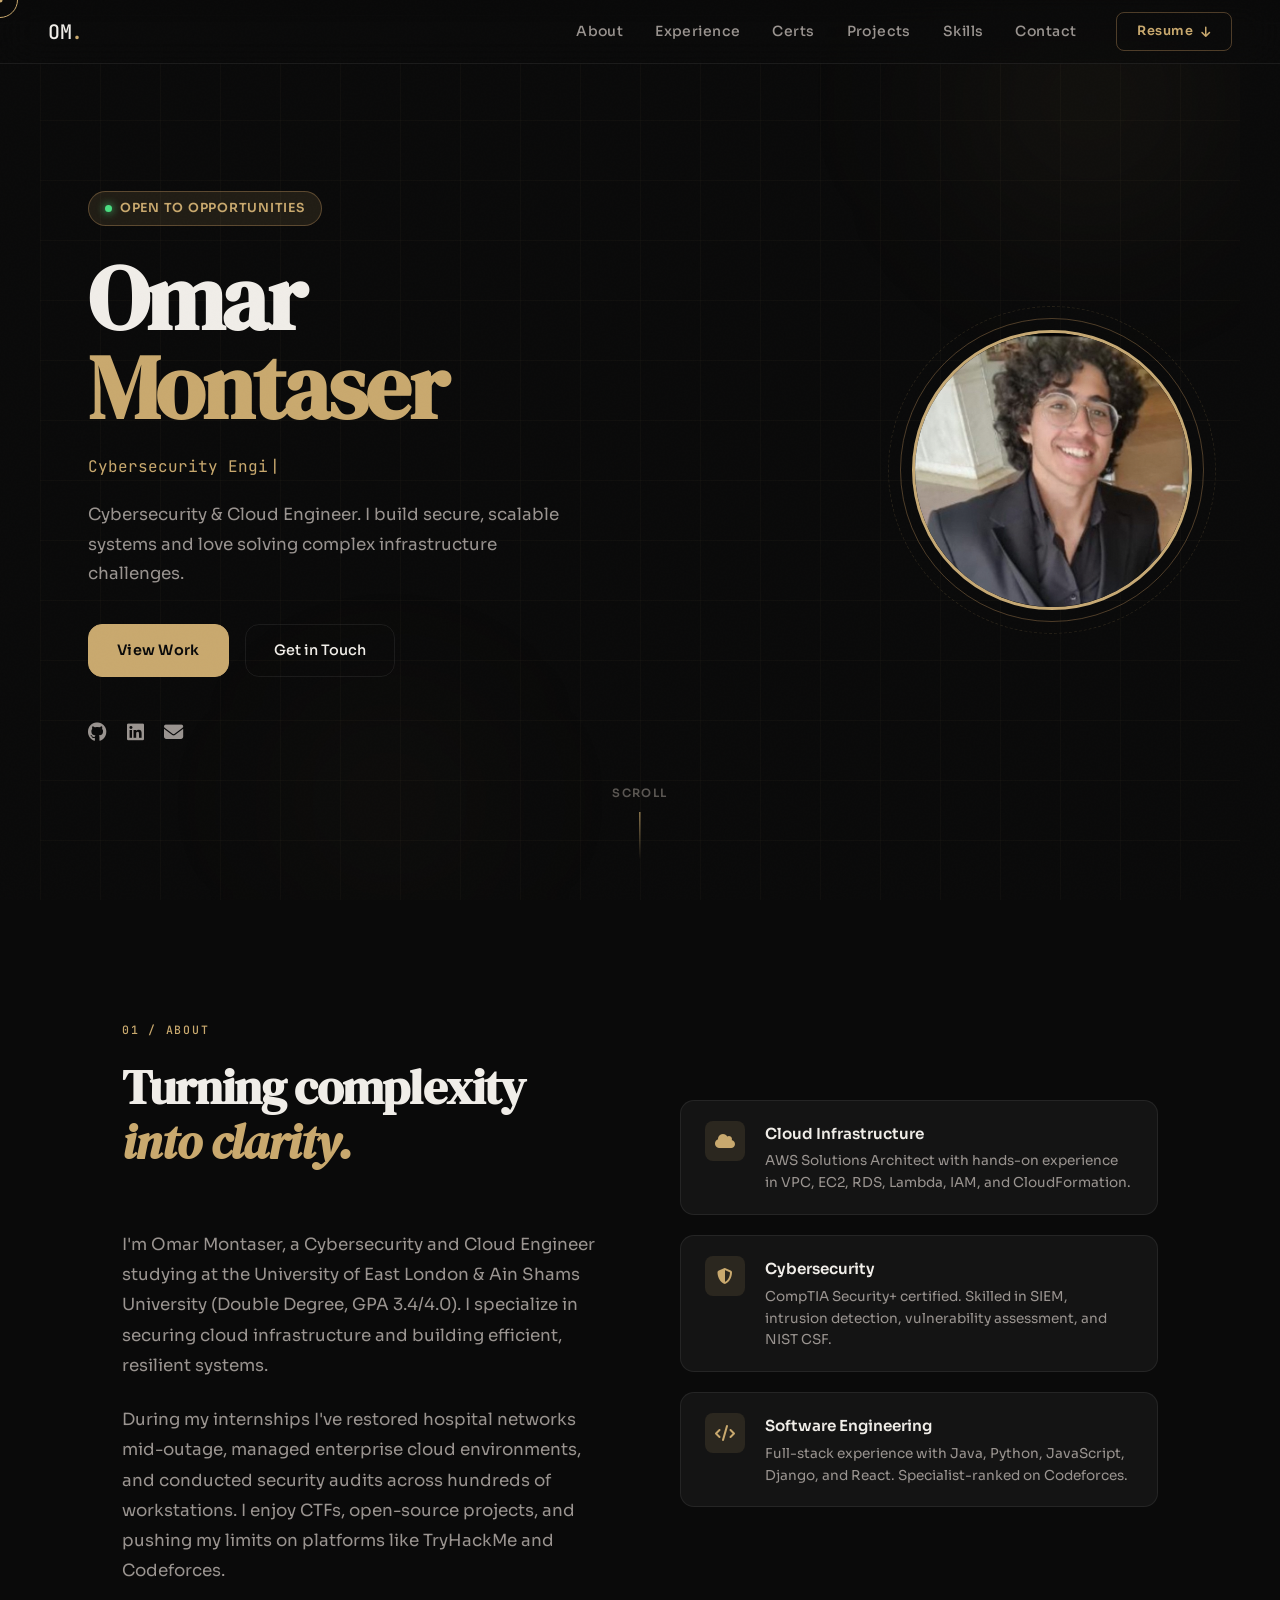
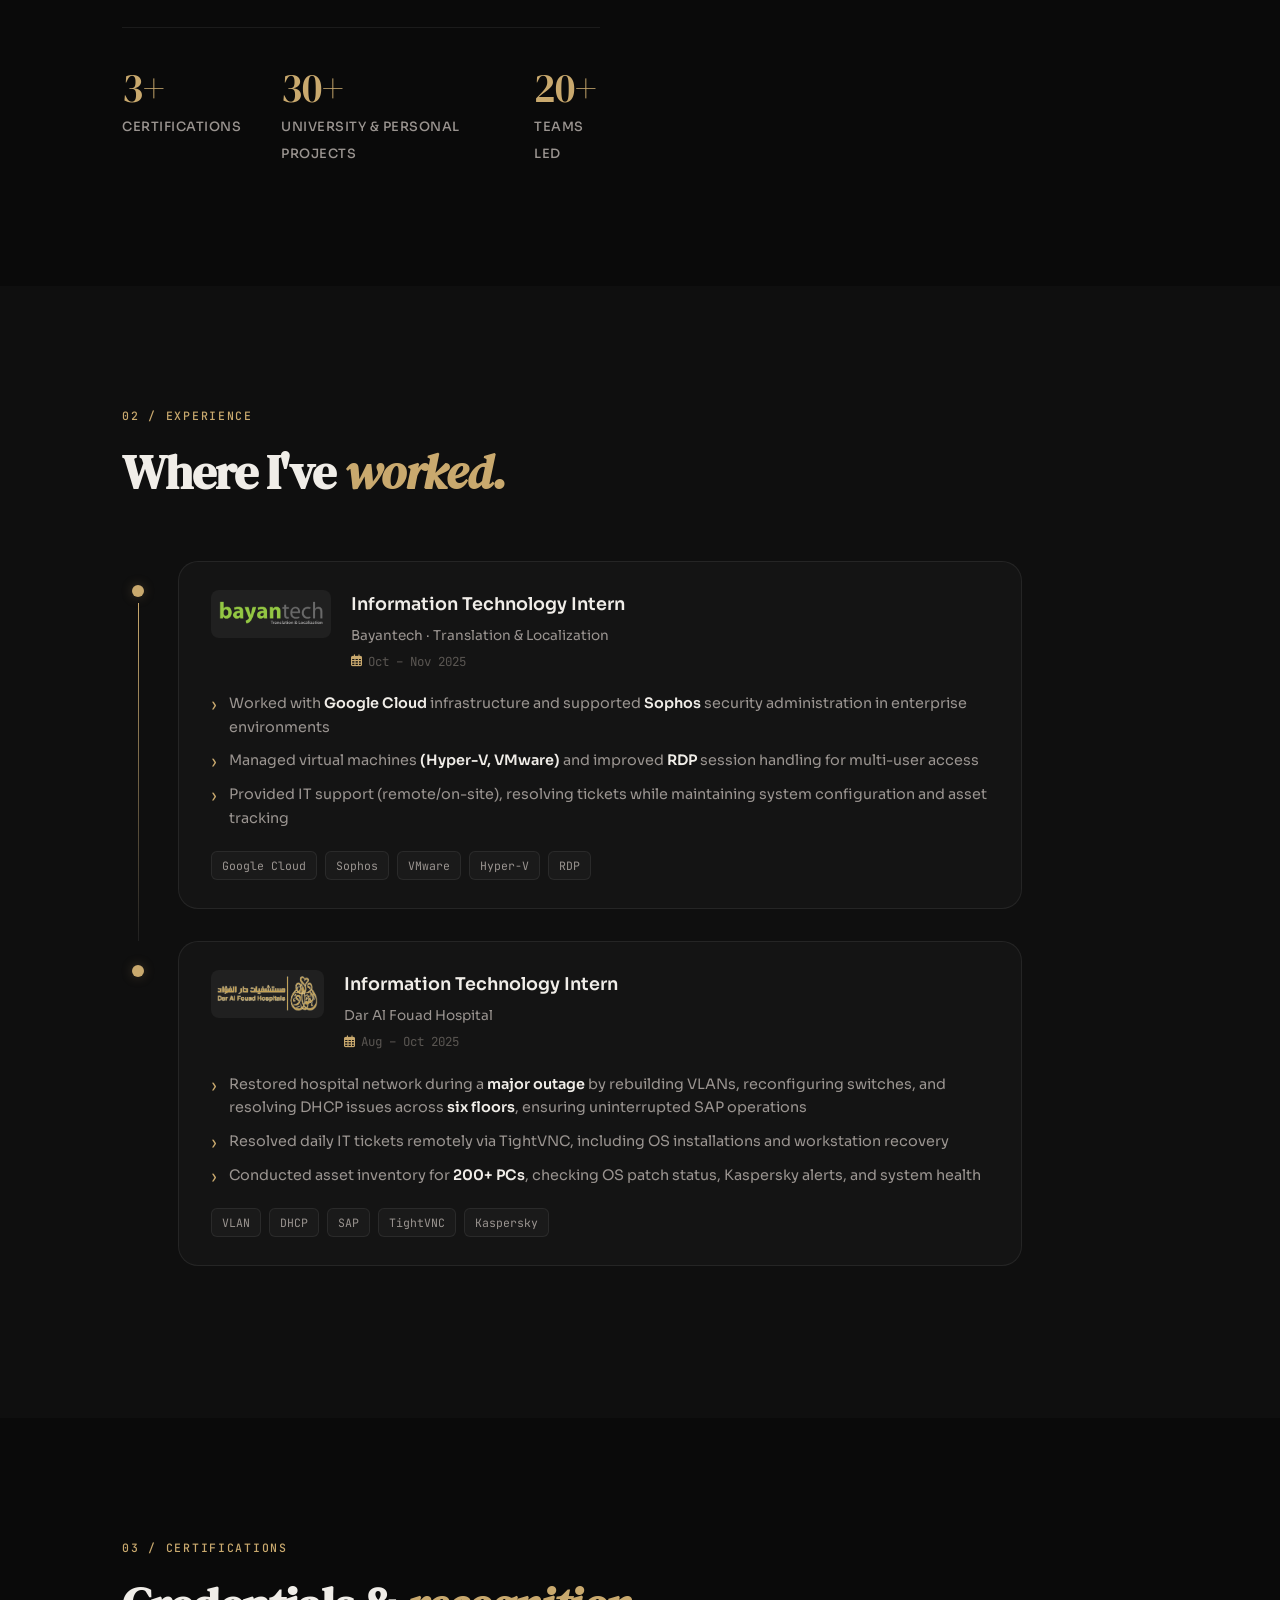
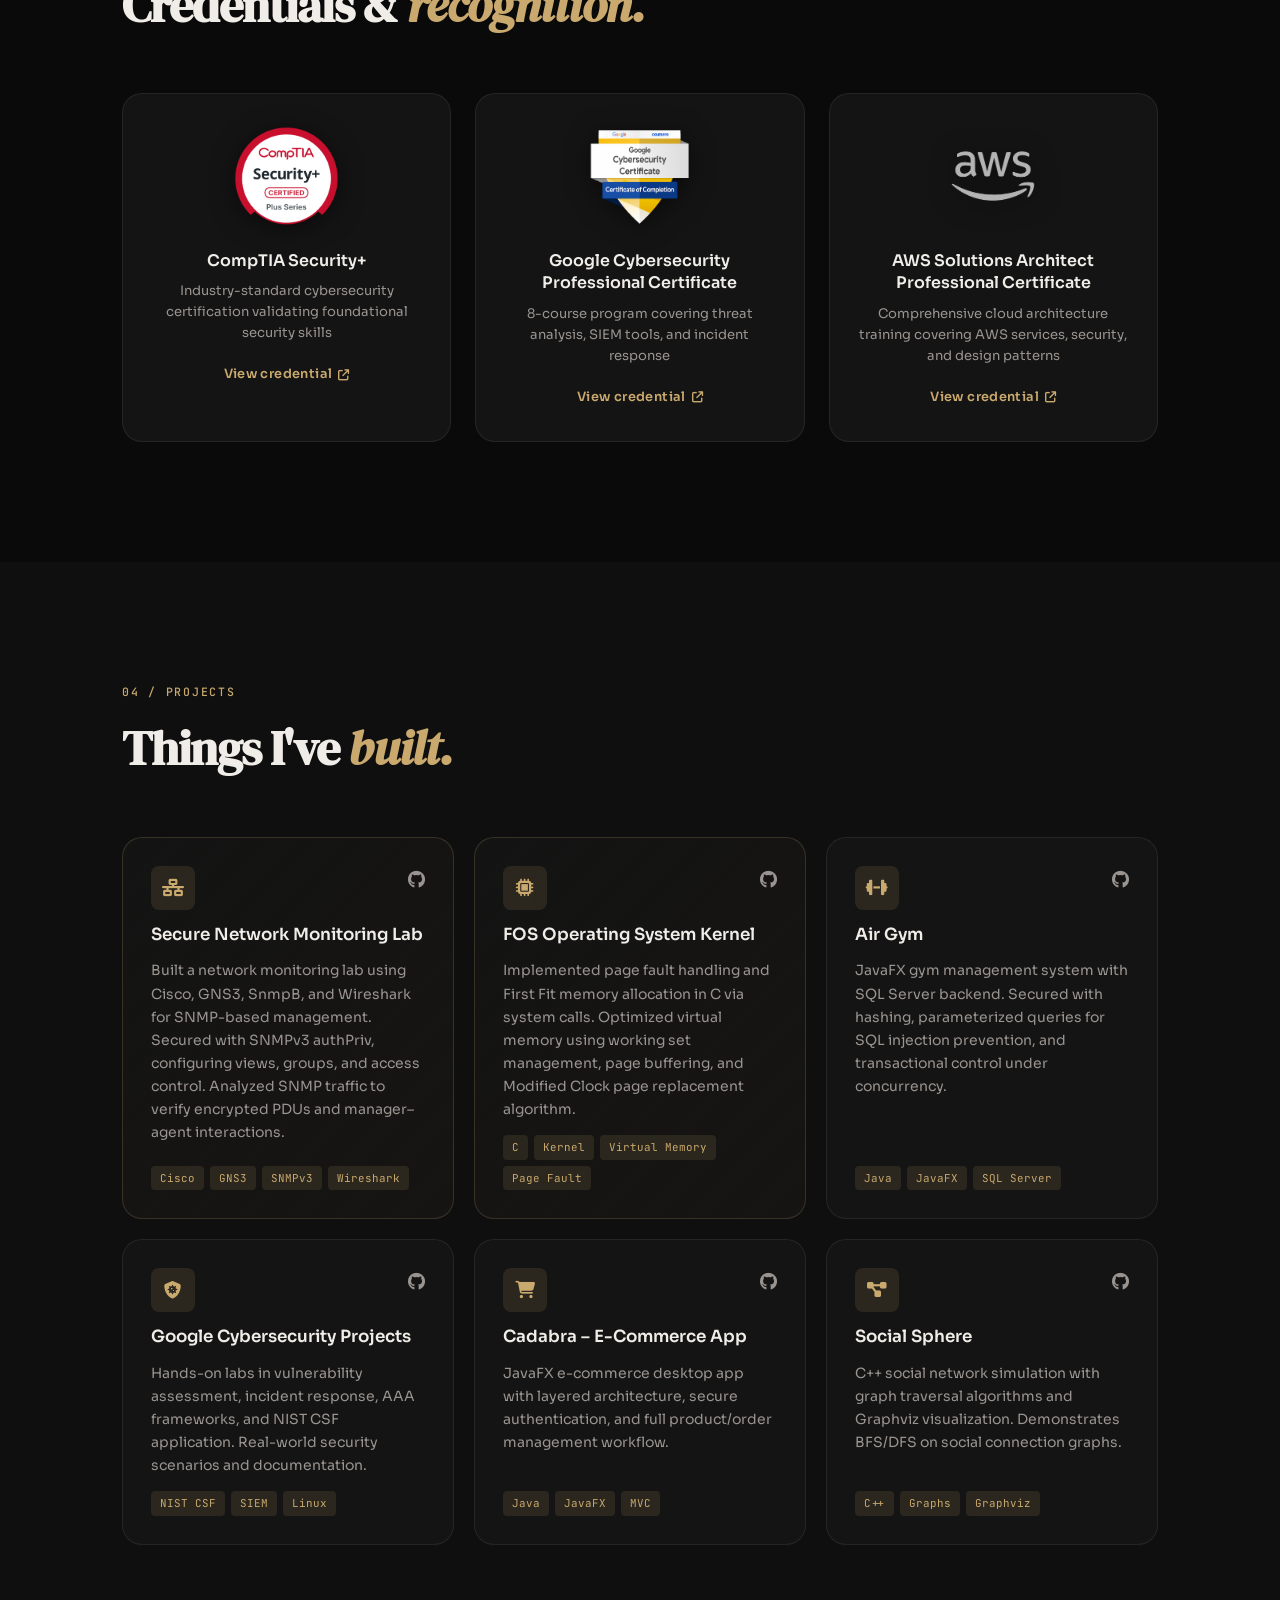
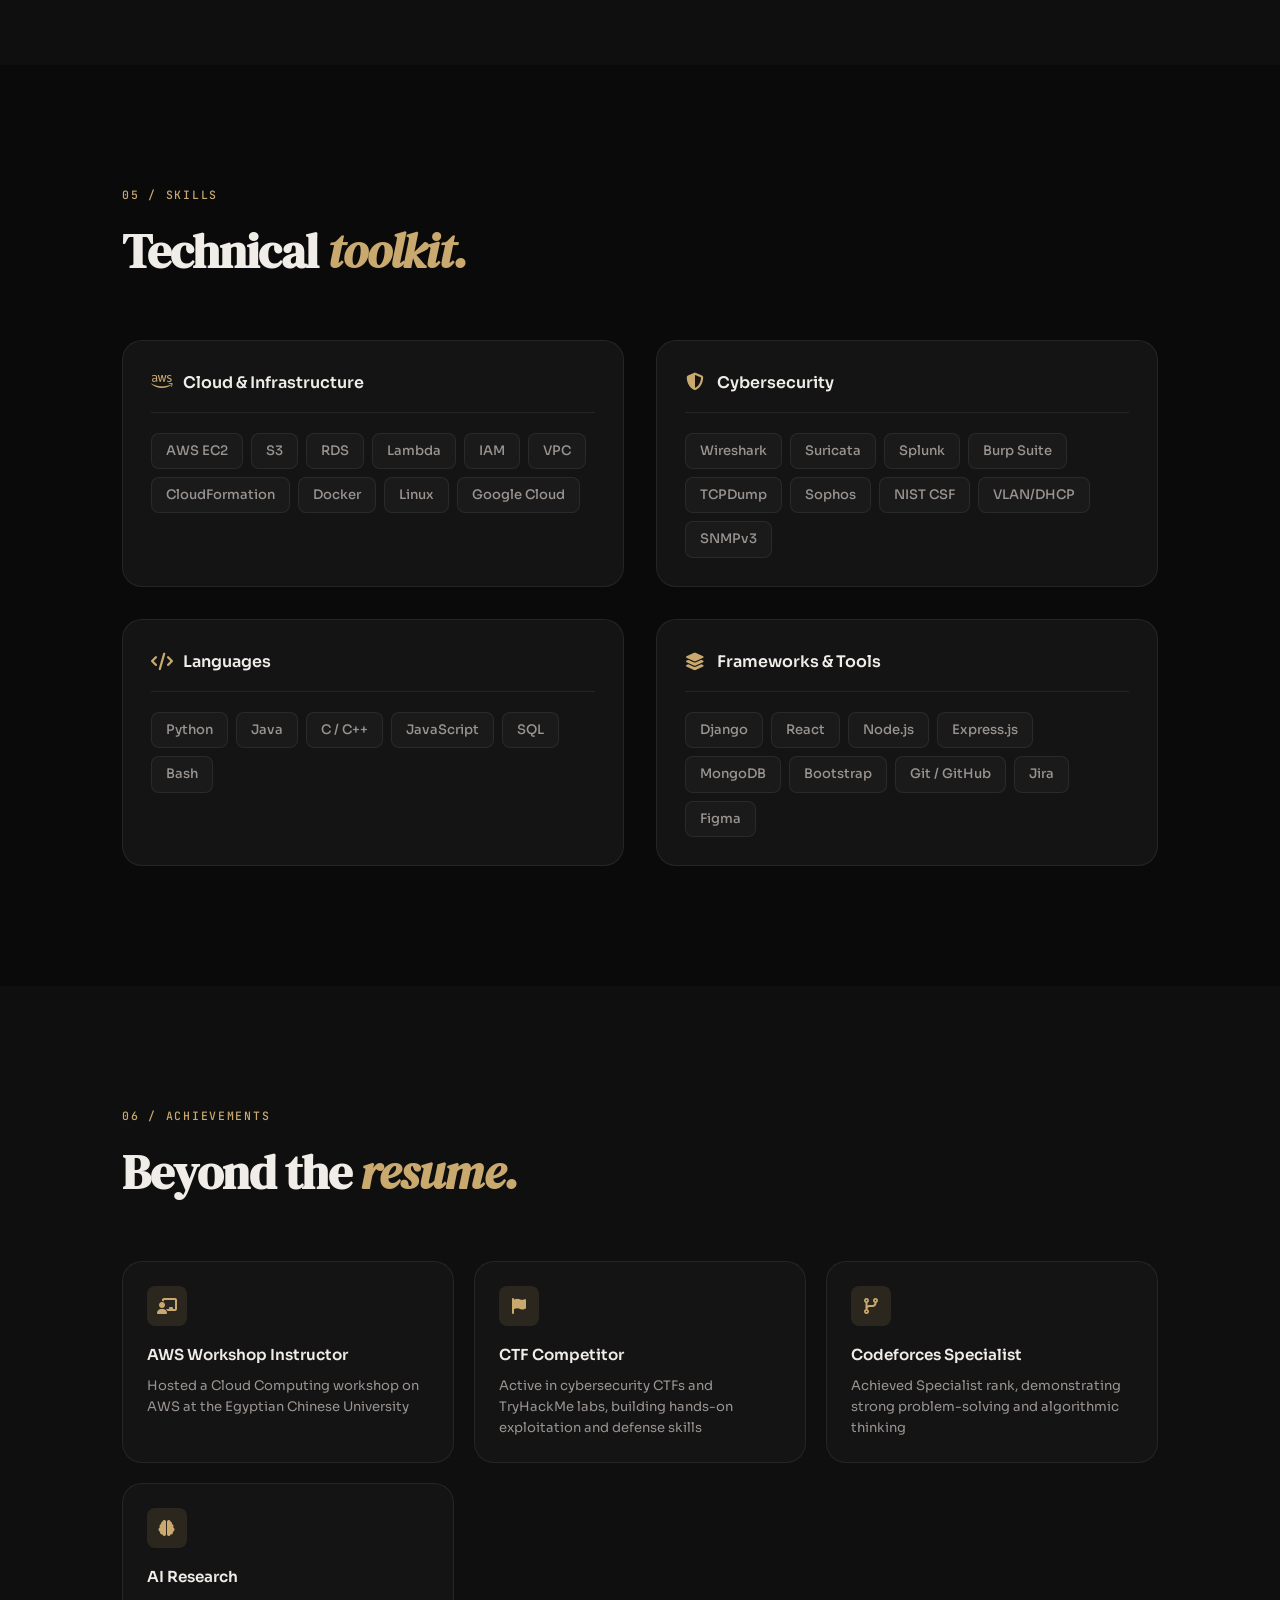
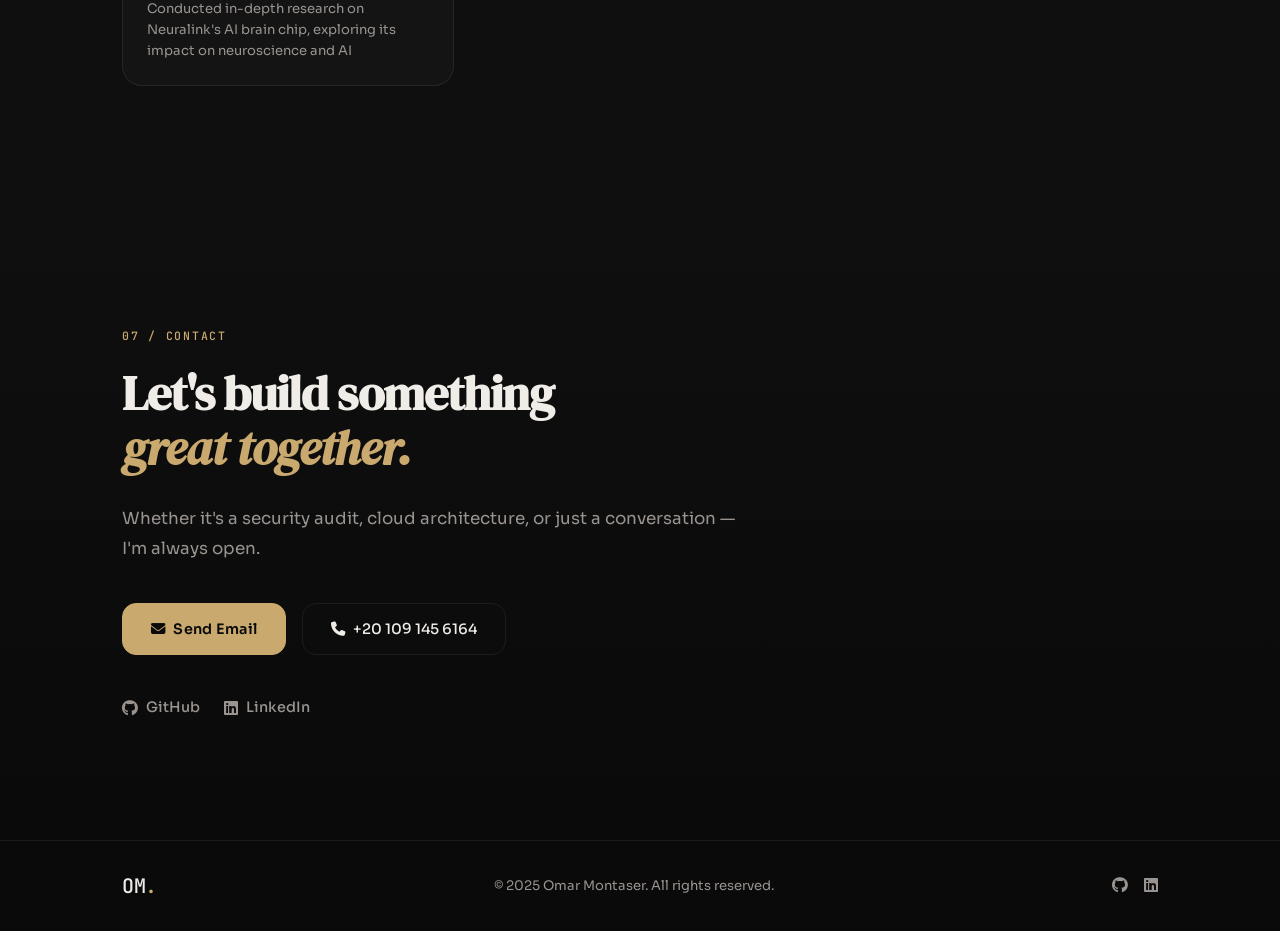
==== commit 0c7192e7: "updates" ====
--- a/index.html
+++ b/index.html
@@ -85,18 +85,6 @@
         <div class="photo-ring"></div>
         <div class="photo-ring-2"></div>
       </div>
-      <div class="floating-badge fb-1">
-        <i class="fas fa-shield-alt"></i>
-        <span>CompTIA Security+</span>
-      </div>
-      <div class="floating-badge fb-2">
-        <i class="fab fa-aws"></i>
-        <span>AWS Architect</span>
-      </div>
-      <div class="floating-badge fb-3">
-        <i class="fas fa-graduation-cap"></i>
-        <span>GPA 3.4 / 4.0</span>
-      </div>
     </div>
 
     <a href="#about" class="scroll-indicator">
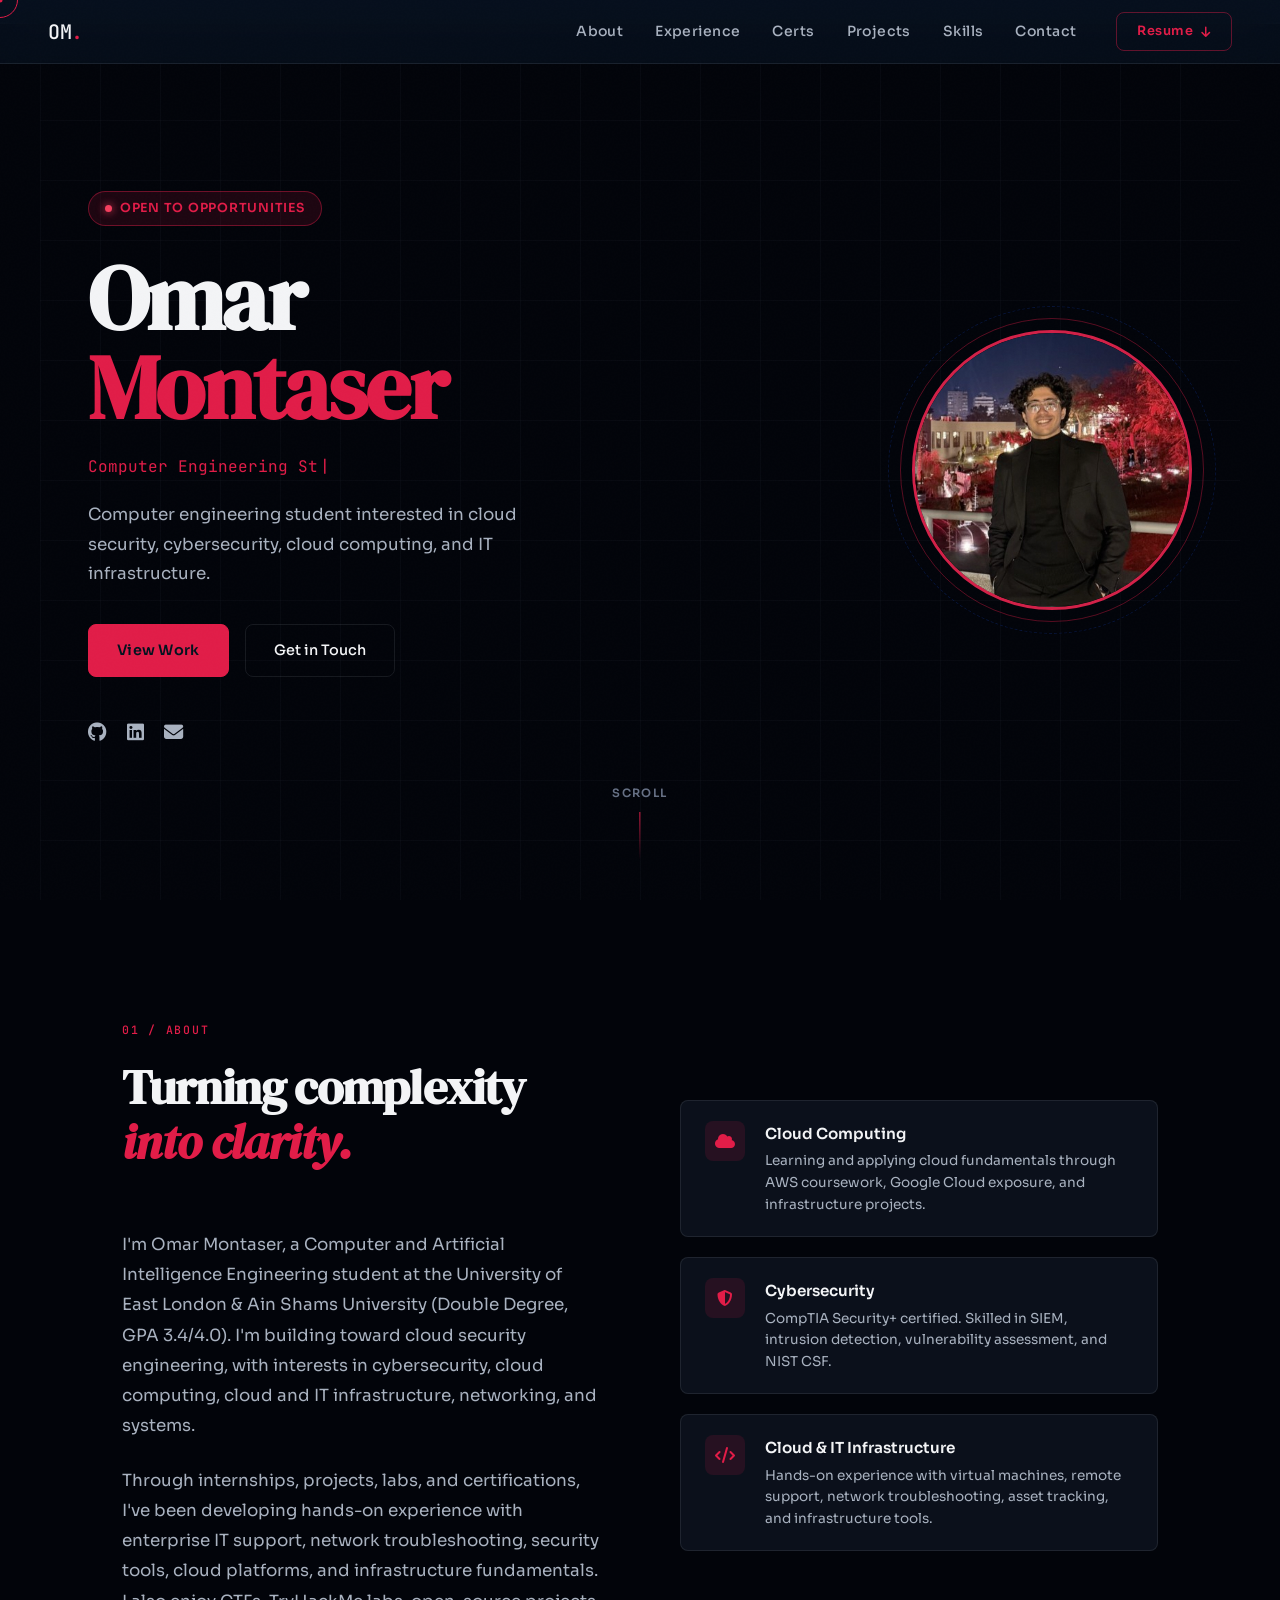
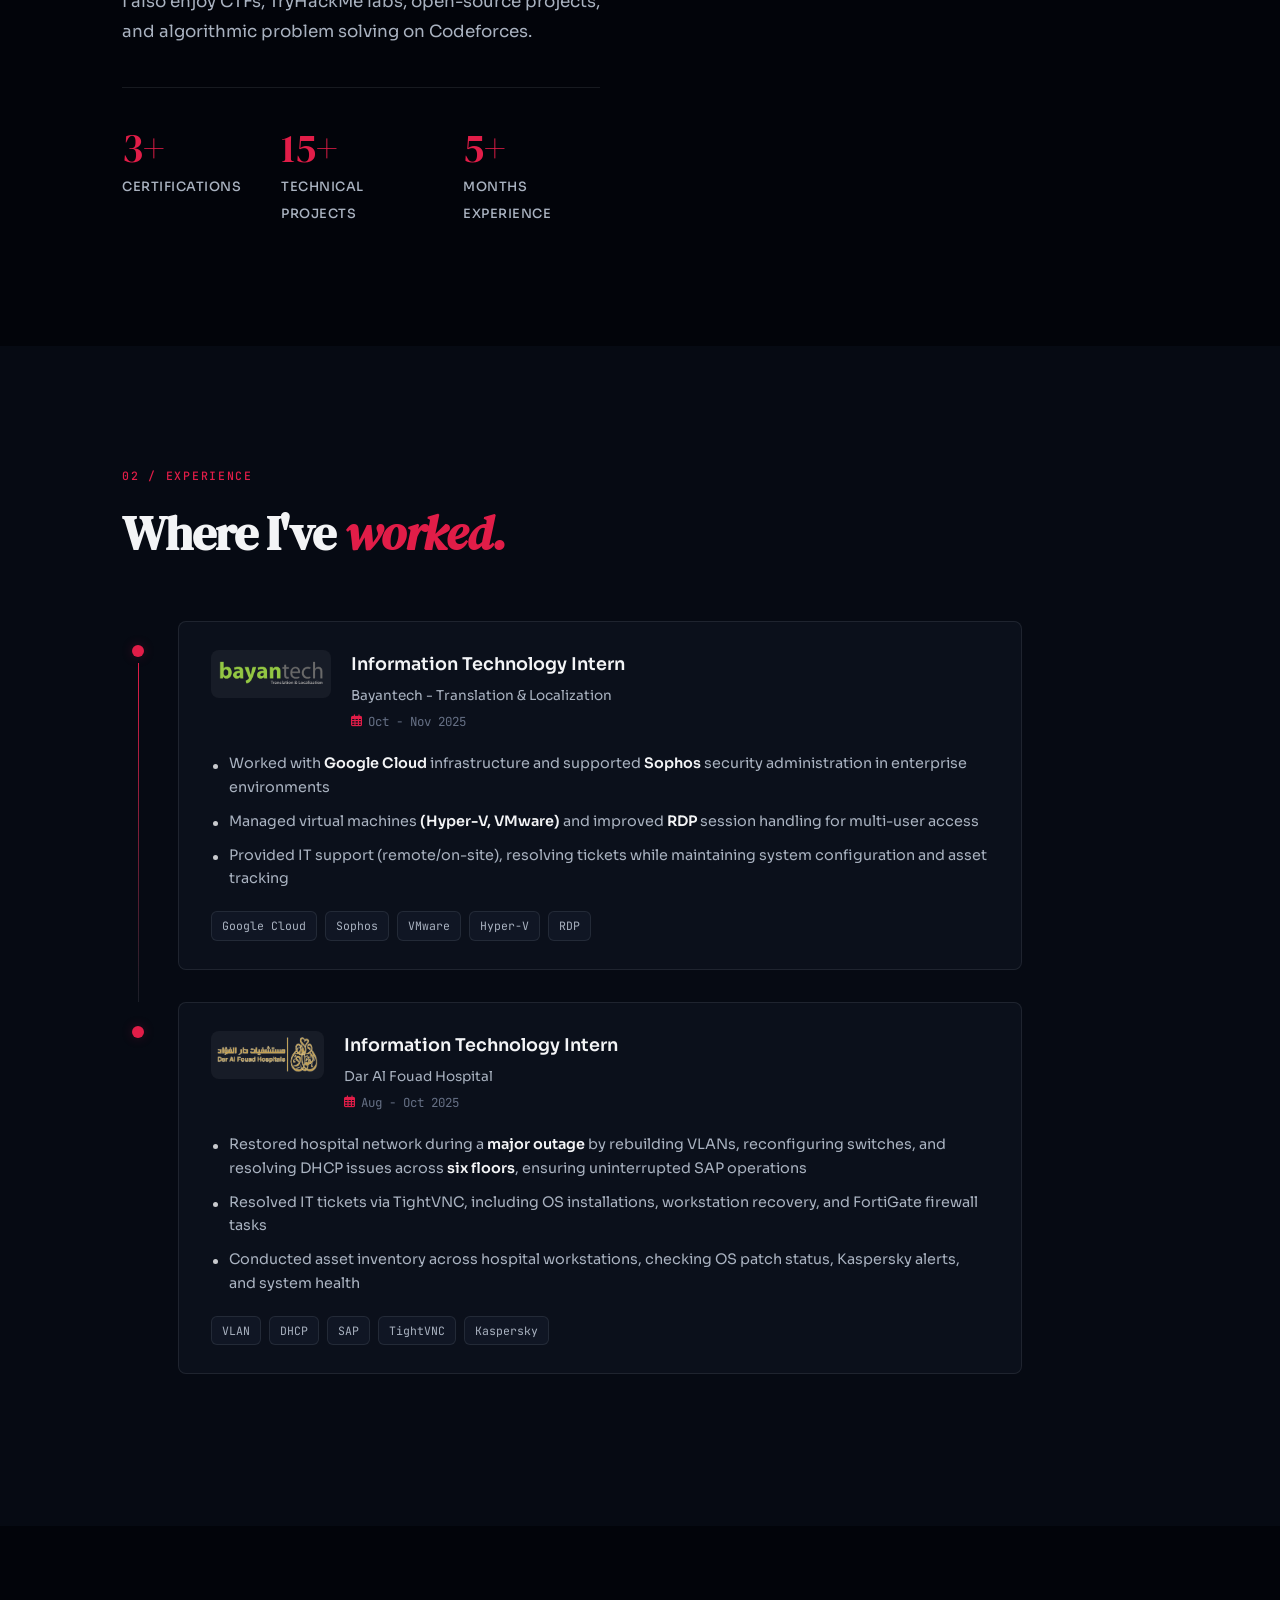
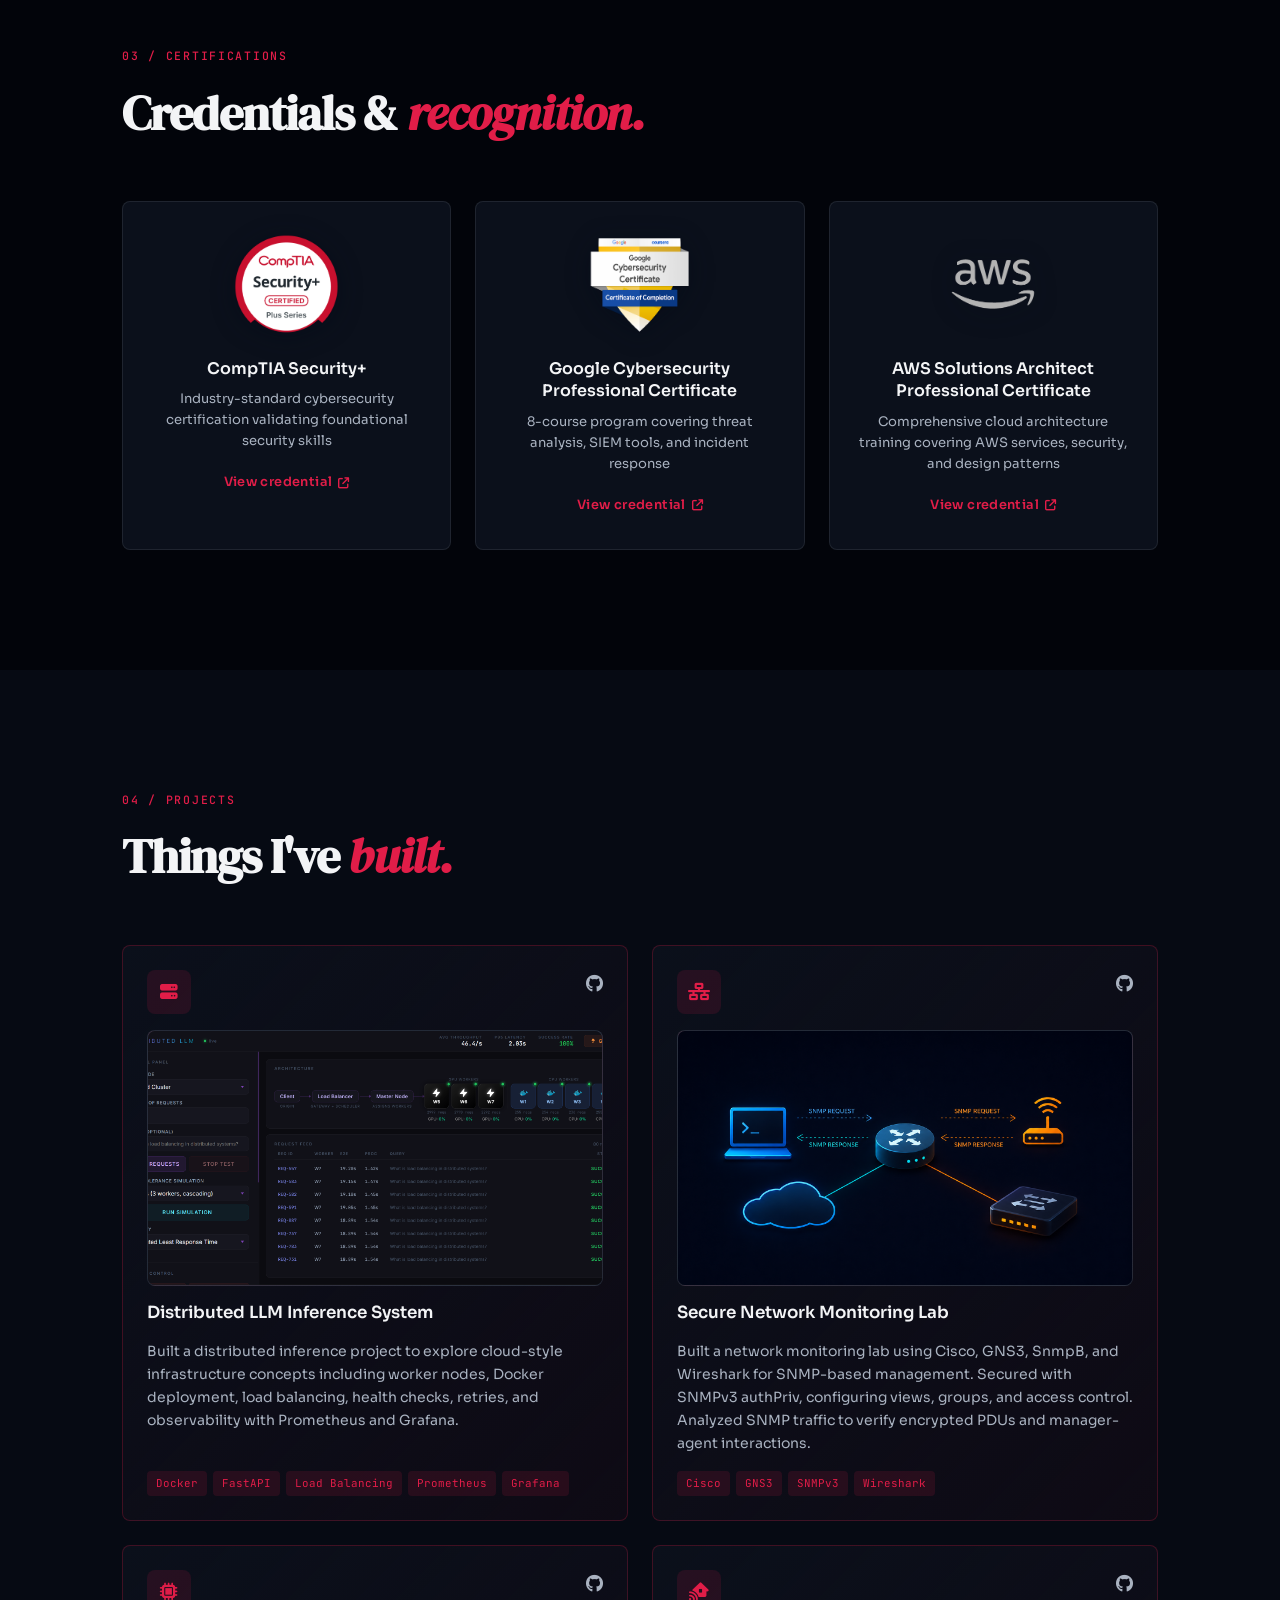
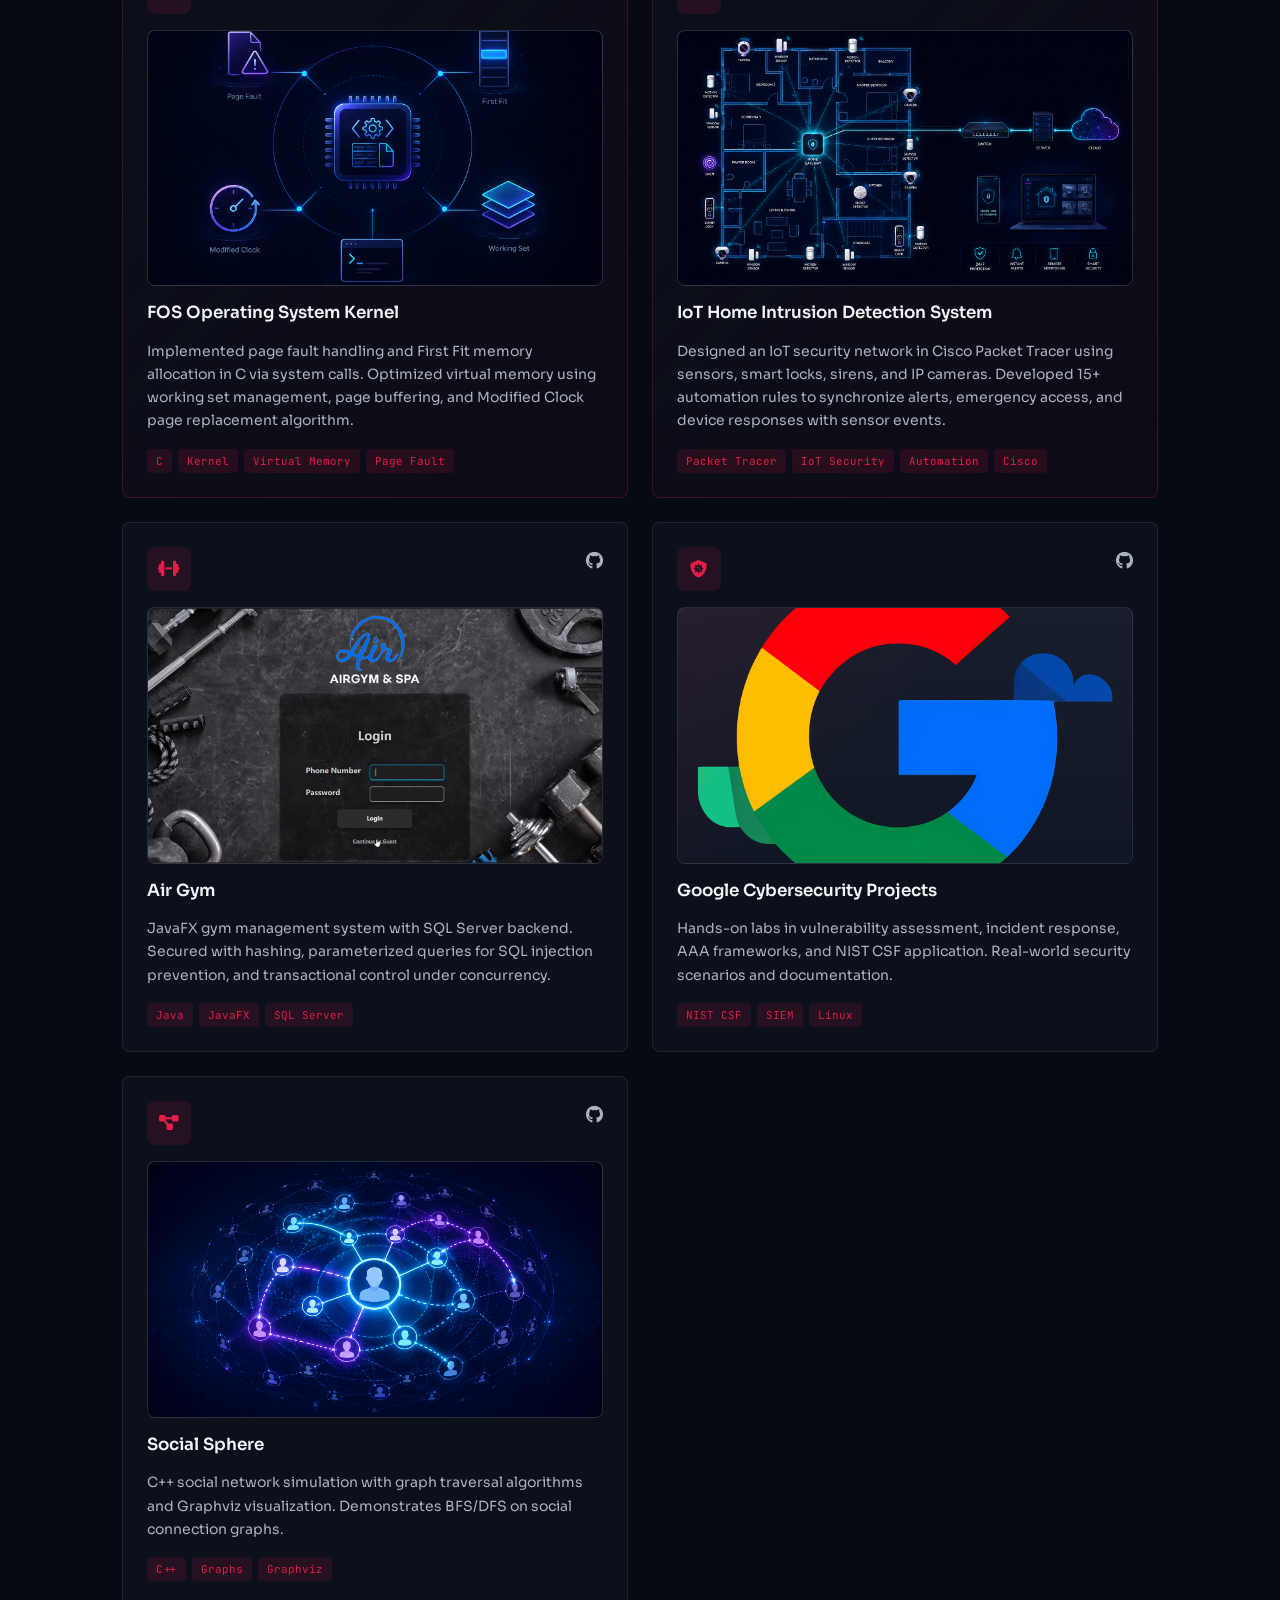
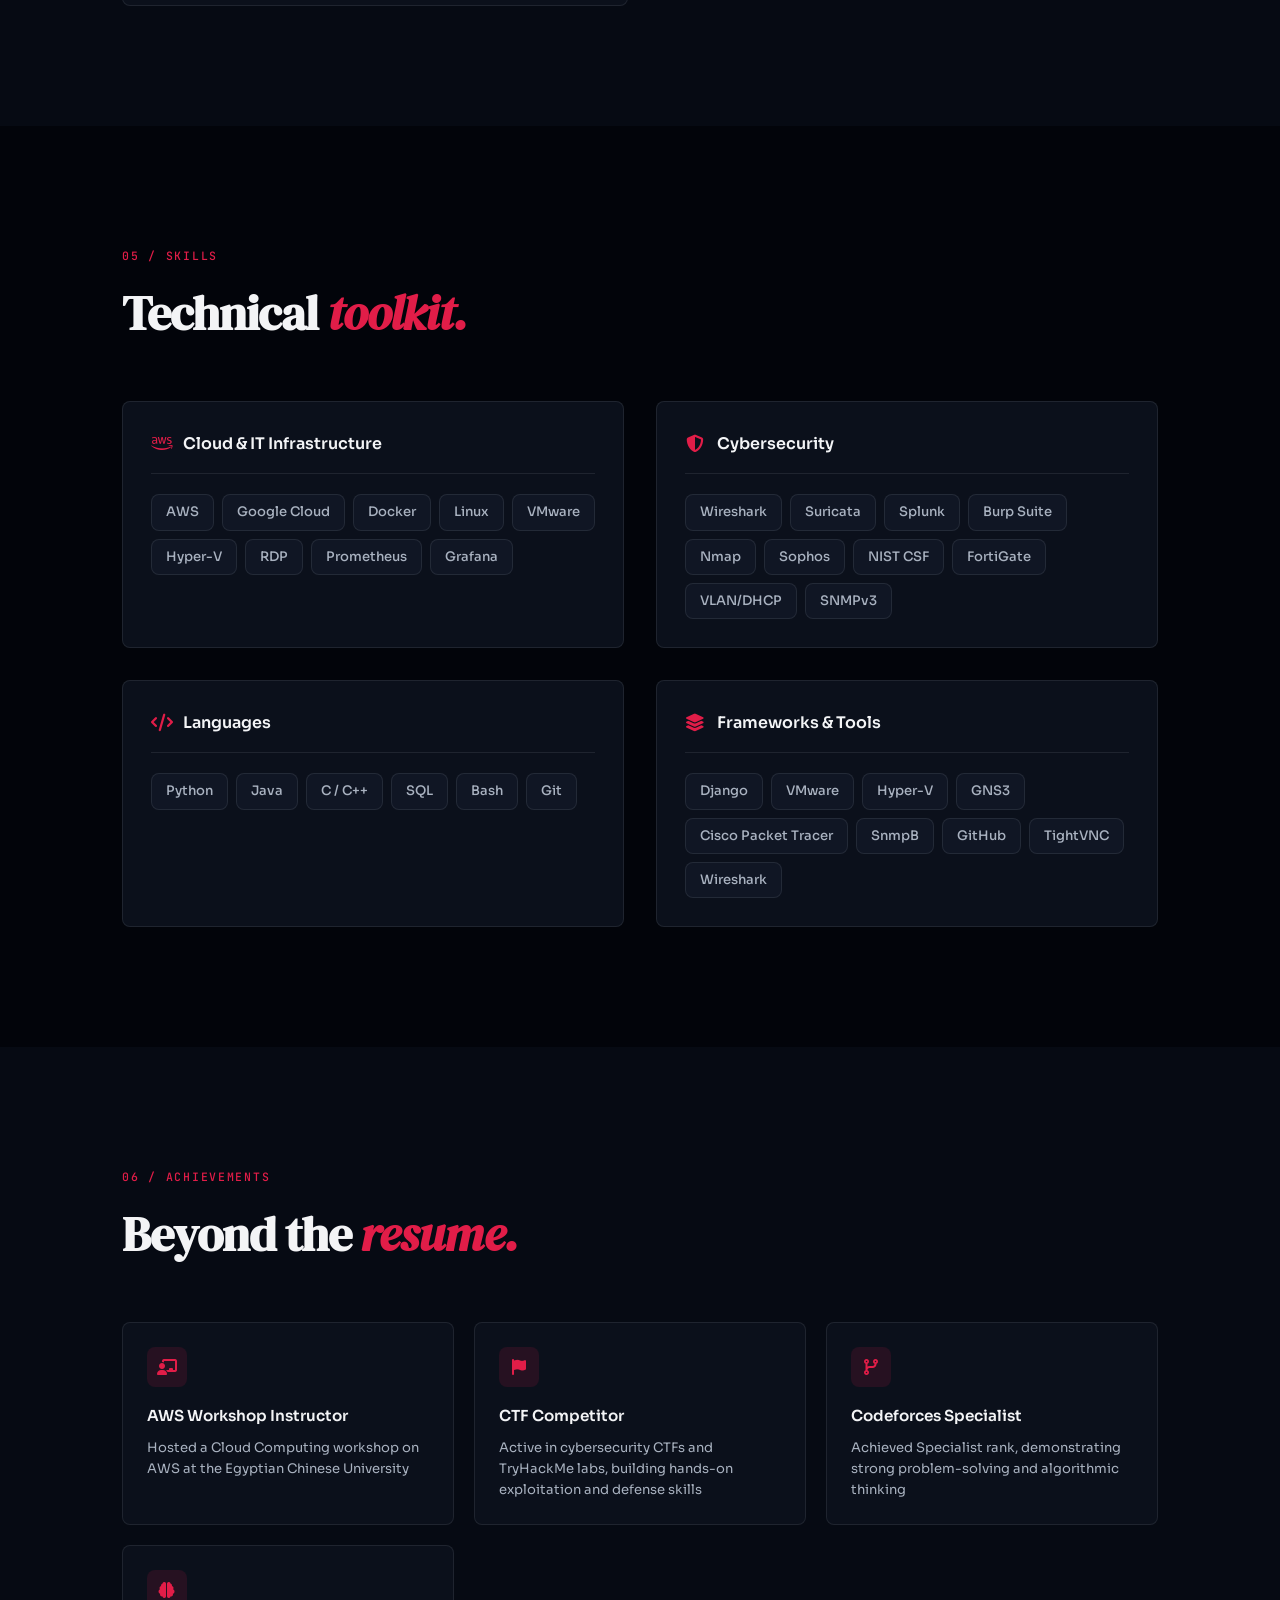
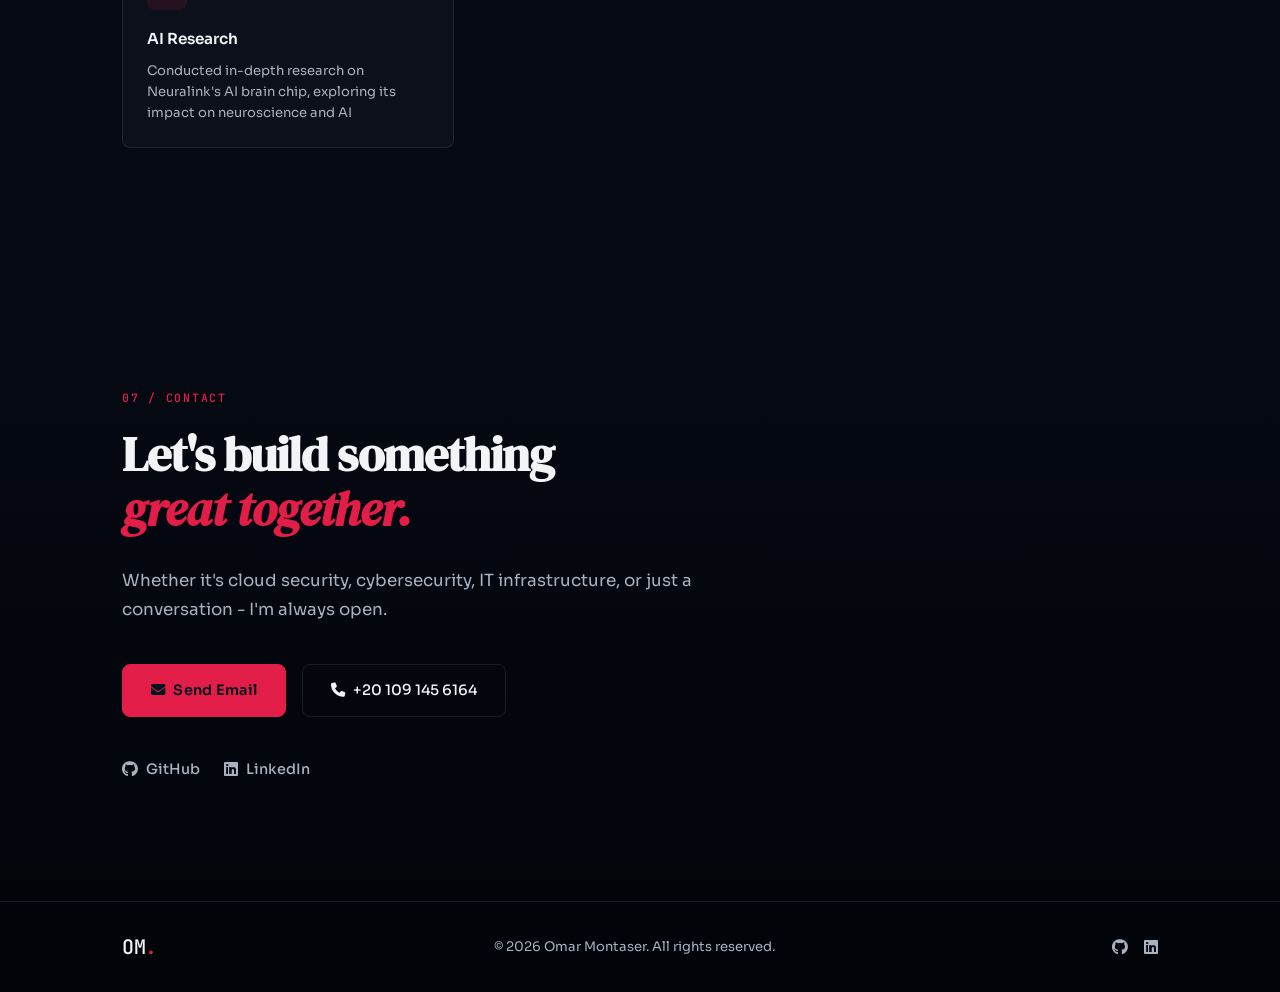
==== commit 2c2ad2fa: "Updates" ====
--- a/index.html
+++ b/index.html
@@ -1,9 +1,9 @@
-<!DOCTYPE html>
+﻿<!DOCTYPE html>
 <html lang="en">
 <head>
   <meta charset="UTF-8" />
   <meta name="viewport" content="width=device-width, initial-scale=1.0" />
-  <title>Omar Montaser — Cybersecurity & Cloud Engineer</title>
+  <title>Omar Montaser - Computer Engineering Student</title>
   <link rel="preconnect" href="https://fonts.googleapis.com">
   <link rel="preconnect" href="https://fonts.gstatic.com" crossorigin>
   <link href="https://fonts.googleapis.com/css2?family=Sora:wght@300;400;500;600;700&family=DM+Serif+Display:ital@0;1&family=JetBrains+Mono:wght@400;500&display=swap" rel="stylesheet">
@@ -66,7 +66,7 @@
       </h1>
       <p class="hero-subtitle" id="typewriter"></p>
       <p class="hero-desc">
-        Cybersecurity & Cloud Engineer. I build secure, scalable systems and love solving complex infrastructure challenges.
+        Computer engineering student interested in cloud security, cybersecurity, cloud computing, and IT infrastructure.
       </p>
       <div class="hero-cta">
         <a href="#projects" class="btn-primary">View Work</a>
@@ -100,20 +100,20 @@
       <div class="about-grid">
         <div class="about-text reveal">
           <h2 class="section-title">Turning complexity<br><em>into clarity.</em></h2>
-          <p>I'm Omar Montaser, a Cybersecurity and Cloud Engineer studying at the University of East London & Ain Shams University (Double Degree, GPA 3.4/4.0). I specialize in securing cloud infrastructure and building efficient, resilient systems.</p>
-          <p>During my internships I've restored hospital networks mid-outage, managed enterprise cloud environments, and conducted security audits across hundreds of workstations. I enjoy CTFs, open-source projects, and pushing my limits on platforms like TryHackMe and Codeforces.</p>
+          <p>I'm Omar Montaser, a Computer and Artificial Intelligence Engineering student at the University of East London & Ain Shams University (Double Degree, GPA 3.4/4.0). I'm building toward cloud security engineering, with interests in cybersecurity, cloud computing, cloud and IT infrastructure, networking, and systems.</p>
+          <p>Through internships, projects, labs, and certifications, I've been developing hands-on experience with enterprise IT support, network troubleshooting, security tools, cloud platforms, and infrastructure fundamentals. I also enjoy CTFs, TryHackMe labs, open-source projects, and algorithmic problem solving on Codeforces.</p>
           <div class="about-stats">
             <div class="stat">
               <span class="stat-num">3+</span>
               <span class="stat-label">Certifications</span>
             </div>
             <div class="stat">
-              <span class="stat-num">30+</span>
-              <span class="stat-label">University & Personal Projects</span>
+              <span class="stat-num">15+</span>
+              <span class="stat-label">Technical Projects</span>
             </div>
             <div class="stat">
-              <span class="stat-num">20+</span>
-              <span class="stat-label">Teams Led</span>
+              <span class="stat-num">5+</span>
+              <span class="stat-label">Months Experience</span>
             </div>
           </div>
         </div>
@@ -121,8 +121,8 @@
           <div class="highlight-card">
             <div class="hc-icon"><i class="fas fa-cloud"></i></div>
             <div>
-              <h4>Cloud Infrastructure</h4>
-              <p>AWS Solutions Architect with hands-on experience in VPC, EC2, RDS, Lambda, IAM, and CloudFormation.</p>
+              <h4>Cloud Computing</h4>
+              <p>Learning and applying cloud fundamentals through AWS coursework, Google Cloud exposure, and infrastructure projects.</p>
             </div>
           </div>
           <div class="highlight-card">
@@ -135,8 +135,8 @@
           <div class="highlight-card">
             <div class="hc-icon"><i class="fas fa-code"></i></div>
             <div>
-              <h4>Software Engineering</h4>
-              <p>Full-stack experience with Java, Python, JavaScript, Django, and React. Specialist-ranked on Codeforces.</p>
+              <h4>Cloud & IT Infrastructure</h4>
+              <p>Hands-on experience with virtual machines, remote support, network troubleshooting, asset tracking, and infrastructure tools.</p>
             </div>
           </div>
         </div>
@@ -162,8 +162,8 @@
               <img src="images/bayantech.png" alt="Bayantech" class="exp-logo" id="bayan-logo">
               <div class="exp-meta">
                 <h3>Information Technology Intern</h3>
-                <span class="exp-company">Bayantech · Translation & Localization</span>
-                <span class="exp-period"><i class="far fa-calendar-alt"></i> Oct – Nov 2025</span>
+                <span class="exp-company">Bayantech - Translation & Localization</span>
+                <span class="exp-period"><i class="far fa-calendar-alt"></i> Oct - Nov 2025</span>
               </div>
             </div>
             <ul class="exp-bullets">
@@ -187,13 +187,13 @@
               <div class="exp-meta">
                 <h3>Information Technology Intern</h3>
                 <span class="exp-company">Dar Al Fouad Hospital</span>
-                <span class="exp-period"><i class="far fa-calendar-alt"></i> Aug – Oct 2025</span>
+                <span class="exp-period"><i class="far fa-calendar-alt"></i> Aug - Oct 2025</span>
               </div>
             </div>
             <ul class="exp-bullets">
               <li>Restored hospital network during a <strong>major outage</strong> by rebuilding VLANs, reconfiguring switches, and resolving DHCP issues across <strong>six floors</strong>, ensuring uninterrupted SAP operations</li>
-              <li>Resolved daily IT tickets remotely via TightVNC, including OS installations and workstation recovery</li>
-              <li>Conducted asset inventory for <strong>200+ PCs</strong>, checking OS patch status, Kaspersky alerts, and system health</li>
+              <li>Resolved IT tickets via TightVNC, including OS installations, workstation recovery, and FortiGate firewall tasks</li>
+              <li>Conducted asset inventory across hospital workstations, checking OS patch status, Kaspersky alerts, and system health</li>
             </ul>
             <div class="exp-tags">
               <span>VLAN</span><span>DHCP</span><span>SAP</span><span>TightVNC</span><span>Kaspersky</span>
@@ -259,13 +259,33 @@
 
         <div class="project-card featured reveal">
           <div class="proj-top">
+            <div class="proj-icon"><i class="fas fa-server"></i></div>
+            <div class="proj-links">
+              <a href="https://github.com/Omar-Montaser/Distributed-LLM" target="_blank"><i class="fab fa-github"></i></a>
+            </div>
+          </div>
+          <div class="project-media">
+            <img src="images/distributed-llm.png.png" alt="Distributed LLM inference dashboard screenshot">
+          </div>
+          <h3>Distributed LLM Inference System</h3>
+          <p>Built a distributed inference project to explore cloud-style infrastructure concepts including worker nodes, Docker deployment, load balancing, health checks, retries, and observability with Prometheus and Grafana.</p>
+          <div class="proj-tags">
+            <span>Docker</span><span>FastAPI</span><span>Load Balancing</span><span>Prometheus</span><span>Grafana</span>
+          </div>
+        </div>
+
+        <div class="project-card featured reveal">
+          <div class="proj-top">
             <div class="proj-icon"><i class="fas fa-network-wired"></i></div>
             <div class="proj-links">
-              <a href="https://github.com/Omar-Montaser" target="_blank"><i class="fab fa-github"></i></a>
-            </div>
+              <a href="https://github.com/Omar-Montaser/Secure-SNMPv3-Network-Monitoring" target="_blank"><i class="fab fa-github"></i></a>
+            </div>
+          </div>
+          <div class="project-media">
+            <img src="images/snmpv3-monitoring.png" alt="Secure SNMPv3 network monitoring lab screenshot">
           </div>
           <h3>Secure Network Monitoring Lab</h3>
-          <p>Built a network monitoring lab using Cisco, GNS3, SnmpB, and Wireshark for SNMP-based management. Secured with SNMPv3 authPriv, configuring views, groups, and access control. Analyzed SNMP traffic to verify encrypted PDUs and manager–agent interactions.</p>
+          <p>Built a network monitoring lab using Cisco, GNS3, SnmpB, and Wireshark for SNMP-based management. Secured with SNMPv3 authPriv, configuring views, groups, and access control. Analyzed SNMP traffic to verify encrypted PDUs and manager-agent interactions.</p>
           <div class="proj-tags">
             <span>Cisco</span><span>GNS3</span><span>SNMPv3</span><span>Wireshark</span>
           </div>
@@ -275,8 +295,11 @@
           <div class="proj-top">
             <div class="proj-icon"><i class="fas fa-microchip"></i></div>
             <div class="proj-links">
-              <a href="https://github.com/Omar-Montaser" target="_blank"><i class="fab fa-github"></i></a>
-            </div>
+              <a href="https://github.com/Omar-and-Youssef/IgniteWebApp" target="_blank"><i class="fab fa-github"></i></a>
+            </div>
+          </div>
+          <div class="project-media">
+            <img src="images/fos-memory.png" alt="FOS kernel memory management screenshot">
           </div>
           <h3>FOS Operating System Kernel</h3>
           <p>Implemented page fault handling and First Fit memory allocation in C via system calls. Optimized virtual memory using working set management, page buffering, and Modified Clock page replacement algorithm.</p>
@@ -285,12 +308,32 @@
           </div>
         </div>
 
+        <div class="project-card featured reveal">
+          <div class="proj-top">
+            <div class="proj-icon"><i class="fas fa-house-signal"></i></div>
+            <div class="proj-links">
+              <a href="https://github.com/Omar-Montaser/Smart-Home-Intrusion-Detection" target="_blank"><i class="fab fa-github"></i></a>
+            </div>
+          </div>
+          <div class="project-media">
+            <img src="images/iot-intrusion.png" alt="IoT home intrusion detection topology screenshot">
+          </div>
+          <h3>IoT Home Intrusion Detection System</h3>
+          <p>Designed an IoT security network in Cisco Packet Tracer using sensors, smart locks, sirens, and IP cameras. Developed 15+ automation rules to synchronize alerts, emergency access, and device responses with sensor events.</p>
+          <div class="proj-tags">
+            <span>Packet Tracer</span><span>IoT Security</span><span>Automation</span><span>Cisco</span>
+          </div>
+        </div>
+
         <div class="project-card reveal">
           <div class="proj-top">
             <div class="proj-icon"><i class="fas fa-dumbbell"></i></div>
             <div class="proj-links">
               <a href="https://github.com/Omar-Montaser/Air-Gym" target="_blank"><i class="fab fa-github"></i></a>
             </div>
+          </div>
+          <div class="project-media">
+            <img src="images/air-gym.png" alt="Air Gym application screenshot">
           </div>
           <h3>Air Gym</h3>
           <p>JavaFX gym management system with SQL Server backend. Secured with hashing, parameterized queries for SQL injection prevention, and transactional control under concurrency.</p>
@@ -306,6 +349,9 @@
               <a href="https://github.com/Omar-Montaser/Google-Cybersecurity" target="_blank"><i class="fab fa-github"></i></a>
             </div>
           </div>
+          <div class="project-media">
+            <img src="images/g-cyber.png" alt="Google Cybersecurity projects screenshot">
+          </div>
           <h3>Google Cybersecurity Projects</h3>
           <p>Hands-on labs in vulnerability assessment, incident response, AAA frameworks, and NIST CSF application. Real-world security scenarios and documentation.</p>
           <div class="proj-tags">
@@ -315,24 +361,13 @@
 
         <div class="project-card reveal">
           <div class="proj-top">
-            <div class="proj-icon"><i class="fas fa-shopping-cart"></i></div>
-            <div class="proj-links">
-              <a href="https://github.com/Omar-Montaser/E-Commerce_App" target="_blank"><i class="fab fa-github"></i></a>
-            </div>
-          </div>
-          <h3>Cadabra – E-Commerce App</h3>
-          <p>JavaFX e-commerce desktop app with layered architecture, secure authentication, and full product/order management workflow.</p>
-          <div class="proj-tags">
-            <span>Java</span><span>JavaFX</span><span>MVC</span>
-          </div>
-        </div>
-
-        <div class="project-card reveal">
-          <div class="proj-top">
             <div class="proj-icon"><i class="fas fa-project-diagram"></i></div>
             <div class="proj-links">
               <a href="https://github.com/Omar-Montaser/Social-Sphere" target="_blank"><i class="fab fa-github"></i></a>
             </div>
+          </div>
+          <div class="project-media">
+            <img src="images/social-sphere.png" alt="Social Sphere graph visualization screenshot">
           </div>
           <h3>Social Sphere</h3>
           <p>C++ social network simulation with graph traversal algorithms and Graphviz visualization. Demonstrates BFS/DFS on social connection graphs.</p>
@@ -355,12 +390,11 @@
         <div class="skill-group reveal">
           <div class="sg-header">
             <i class="fab fa-aws"></i>
-            <h3>Cloud & Infrastructure</h3>
+            <h3>Cloud & IT Infrastructure</h3>
           </div>
           <div class="skill-pills">
-            <span>AWS EC2</span><span>S3</span><span>RDS</span><span>Lambda</span>
-            <span>IAM</span><span>VPC</span><span>CloudFormation</span><span>Docker</span>
-            <span>Linux</span><span>Google Cloud</span>
+            <span>AWS</span><span>Google Cloud</span><span>Docker</span><span>Linux</span>
+            <span>VMware</span><span>Hyper-V</span><span>RDP</span><span>Prometheus</span><span>Grafana</span>
           </div>
         </div>
 
@@ -371,8 +405,8 @@
           </div>
           <div class="skill-pills">
             <span>Wireshark</span><span>Suricata</span><span>Splunk</span>
-            <span>Burp Suite</span><span>TCPDump</span><span>Sophos</span>
-            <span>NIST CSF</span><span>VLAN/DHCP</span><span>SNMPv3</span>
+            <span>Burp Suite</span><span>Nmap</span><span>Sophos</span>
+            <span>NIST CSF</span><span>FortiGate</span><span>VLAN/DHCP</span><span>SNMPv3</span>
           </div>
         </div>
 
@@ -383,7 +417,7 @@
           </div>
           <div class="skill-pills">
             <span>Python</span><span>Java</span><span>C / C++</span>
-            <span>JavaScript</span><span>SQL</span><span>Bash</span>
+            <span>SQL</span><span>Bash</span><span>Git</span>
           </div>
         </div>
 
@@ -393,9 +427,9 @@
             <h3>Frameworks & Tools</h3>
           </div>
           <div class="skill-pills">
-            <span>Django</span><span>React</span><span>Node.js</span>
-            <span>Express.js</span><span>MongoDB</span><span>Bootstrap</span>
-            <span>Git / GitHub</span><span>Jira</span><span>Figma</span>
+            <span>Django</span><span>VMware</span><span>Hyper-V</span>
+            <span>GNS3</span><span>Cisco Packet Tracer</span><span>SnmpB</span>
+            <span>GitHub</span><span>TightVNC</span><span>Wireshark</span>
           </div>
         </div>
       </div>
@@ -438,7 +472,7 @@
       <div class="section-label">07 / Contact</div>
       <div class="contact-inner reveal">
         <h2 class="section-title">Let's build something<br><em>great together.</em></h2>
-        <p class="contact-desc">Whether it's a security audit, cloud architecture, or just a conversation — I'm always open.</p>
+        <p class="contact-desc">Whether it's cloud security, cybersecurity, IT infrastructure, or just a conversation - I'm always open.</p>
         <div class="contact-actions">
           <a href="mailto:omarmontaser.my@gmail.com" class="btn-primary">
             <i class="fas fa-envelope"></i> Send Email
@@ -462,7 +496,7 @@
   <footer class="footer">
     <div class="container footer-inner">
       <span class="logo">OM<span class="logo-dot">.</span></span>
-      <span>© 2025 Omar Montaser. All rights reserved.</span>
+      <span>&copy; 2026 Omar Montaser. All rights reserved.</span>
       <div class="footer-links">
         <a href="https://github.com/Omar-Montaser" target="_blank"><i class="fab fa-github"></i></a>
         <a href="https://linkedin.com/in/omar-montaser-b61245306" target="_blank"><i class="fab fa-linkedin"></i></a>
--- a/style.css
+++ b/style.css
@@ -1,6 +1,6 @@
 /* =========================================
-   OMAR MONTASER PORTFOLIO — FULL STYLESHEET
-   Dark luxury + warm gold aesthetic
+   OMAR MONTASER PORTFOLIO - FULL STYLESHEET
+   Dark night portrait aesthetic
    Font stack: Sora + DM Serif Display + JetBrains Mono
    ========================================= */
 
@@ -8,23 +8,27 @@
 
 /* ---- Variables ---- */
 :root {
-  --bg:           #0a0a0a;
-  --bg-alt:       #0f0f0f;
-  --surface:      #141414;
-  --surface-2:    #1a1a1a;
-  --border:       rgba(255,255,255,0.07);
-  --border-hover: rgba(179,139,89,0.4);
-  --text:         #f0ede8;
-  --subtext:      #9a9490;
-  --muted:        #5a5652;
-  --accent:       #c9a96e;
-  --accent-dim:   rgba(201,169,110,0.12);
-  --accent-glow:  rgba(201,169,110,0.25);
-  --accent-deep:  #a8863f;
+  --bg:           #02040a;
+  --bg-alt:       #060a13;
+  --surface:      #0b101b;
+  --surface-2:    #101624;
+  --border:       rgba(203,213,225,0.10);
+  --border-hover: rgba(225,29,72,0.42);
+  --text:         #f3f4f6;
+  --subtext:      #a9b2c0;
+  --muted:        #667085;
+  --accent:       #e11d48;
+  --accent-dim:   rgba(225,29,72,0.12);
+  --accent-glow:  rgba(225,29,72,0.22);
+  --accent-deep:  #9f1239;
+  --cool:         #1d4ed8;
+  --cool-dim:     rgba(29,78,216,0.13);
+  --success:      #f43f5e;
+  --success-dim:  rgba(244,63,94,0.14);
   --radius-sm:    8px;
-  --radius-md:    14px;
-  --radius-lg:    20px;
-  --radius-xl:    28px;
+  --radius-md:    8px;
+  --radius-lg:    8px;
+  --radius-xl:    8px;
   --transition:   0.35s cubic-bezier(0.4, 0, 0.2, 1);
   --font-sans:    'Sora', sans-serif;
   --font-serif:   'DM Serif Display', serif;
@@ -122,15 +126,15 @@
   gap: 40px;
   padding: 0 48px;
   height: 64px;
-  background: rgba(10,10,10,0.7);
+  background: rgba(8,17,31,0.72);
   backdrop-filter: blur(20px);
   -webkit-backdrop-filter: blur(20px);
   border-bottom: 1px solid var(--border);
   transition: var(--transition);
 }
 .navbar.scrolled {
-  background: rgba(10,10,10,0.92);
-  border-bottom-color: rgba(255,255,255,0.05);
+  background: rgba(8,17,31,0.94);
+  border-bottom-color: rgba(148,163,184,0.14);
 }
 .logo {
   font-family: var(--font-mono);
@@ -214,7 +218,7 @@
   top: 64px;
   left: 0;
   right: 0;
-  background: rgba(10,10,10,0.96);
+  background: rgba(8,17,31,0.96);
   backdrop-filter: blur(20px);
   border-bottom: 1px solid var(--border);
   display: flex;
@@ -256,29 +260,26 @@
   position: absolute;
   inset: 0;
   background-image:
-    linear-gradient(rgba(201,169,110,0.03) 1px, transparent 1px),
-    linear-gradient(90deg, rgba(201,169,110,0.03) 1px, transparent 1px);
+    linear-gradient(rgba(148,163,184,0.035) 1px, transparent 1px),
+    linear-gradient(90deg, rgba(148,163,184,0.035) 1px, transparent 1px);
   background-size: 60px 60px;
   pointer-events: none;
 }
 
 .hero-orb {
-  position: absolute;
-  border-radius: 50%;
-  filter: blur(80px);
-  pointer-events: none;
+  display: none;
 }
 .hero-orb-1 {
   width: 400px;
   height: 400px;
-  background: radial-gradient(circle, rgba(201,169,110,0.08) 0%, transparent 70%);
+  background: transparent;
   top: -100px;
   right: -50px;
 }
 .hero-orb-2 {
   width: 300px;
   height: 300px;
-  background: radial-gradient(circle, rgba(201,169,110,0.05) 0%, transparent 70%);
+  background: transparent;
   bottom: -50px;
   left: 200px;
 }
@@ -309,9 +310,9 @@
 .badge-dot {
   width: 7px;
   height: 7px;
-  background: #4ade80;
+  background: var(--success);
   border-radius: 50%;
-  box-shadow: 0 0 8px #4ade80;
+  box-shadow: 0 0 8px var(--success);
   animation: pulse-dot 2s ease infinite;
 }
 @keyframes pulse-dot {
@@ -368,7 +369,7 @@
   gap: 8px;
   padding: 13px 28px;
   background: var(--accent);
-  color: #0a0a0a;
+  color: #03131f;
   border-radius: var(--radius-md);
   font-size: 0.9rem;
   font-weight: 600;
@@ -447,14 +448,14 @@
 .photo-ring {
   position: absolute;
   inset: -12px;
-  border: 1px solid var(--border-hover);
+  border: 1px solid rgba(225,29,72,0.38);
   border-radius: 50%;
   animation: rotate-slow 15s linear infinite;
 }
 .photo-ring-2 {
   position: absolute;
   inset: -24px;
-  border: 1px dashed rgba(201,169,110,0.15);
+  border: 1px dashed rgba(29,78,216,0.22);
   border-radius: 50%;
   animation: rotate-slow 25s linear infinite reverse;
 }
@@ -473,7 +474,7 @@
   font-weight: 600;
   color: var(--text);
   white-space: nowrap;
-  box-shadow: 0 8px 32px rgba(0,0,0,0.4);
+  box-shadow: 0 8px 28px rgba(2,8,23,0.34);
   animation: float 4s ease-in-out infinite;
 }
 .floating-badge i { color: var(--accent); font-size: 0.85rem; }
@@ -693,7 +694,7 @@
 }
 .exp-card:hover {
   border-color: var(--border-hover);
-  box-shadow: 0 8px 40px rgba(0,0,0,0.3);
+  box-shadow: 0 12px 32px rgba(2,8,23,0.28);
 }
 
 .exp-header {
@@ -765,12 +766,14 @@
   line-height: 1.65;
 }
 .exp-bullets li::before {
-  content: '›';
+  content: '';
   position: absolute;
-  left: 0;
-  color: var(--accent);
-  font-size: 1.1rem;
-  line-height: 1.4;
+  left: 2px;
+  top: 0.78em;
+  width: 5px;
+  height: 5px;
+  border-radius: 50%;
+  background: rgba(243,244,246,0.82);
 }
 .exp-bullets strong { color: var(--text); font-weight: 600; }
 
@@ -816,7 +819,7 @@
 .cert-card:hover {
   border-color: var(--border-hover);
   transform: translateY(-6px);
-  box-shadow: 0 16px 48px rgba(0,0,0,0.4), 0 0 32px var(--accent-glow);
+  box-shadow: 0 16px 40px rgba(2,8,23,0.36), 0 0 24px var(--accent-glow);
 }
 
 .cert-img-wrap {
@@ -829,7 +832,7 @@
   max-height: 100px;
   max-width: 140px;
   object-fit: contain;
-  filter: drop-shadow(0 4px 12px rgba(0,0,0,0.5));
+  filter: drop-shadow(0 4px 12px rgba(2,8,23,0.45));
   transition: var(--transition);
 }
 .cert-card:hover .cert-img-wrap img { transform: scale(1.06); }
@@ -864,34 +867,62 @@
    ========================================= */
 .projects-grid {
   display: grid;
-  grid-template-columns: 1fr 1fr 1fr;
-  gap: 20px;
+  grid-template-columns: repeat(2, minmax(0, 1fr));
+  gap: 24px;
 }
 
 .project-card {
   background: var(--surface);
   border: 1px solid var(--border);
   border-radius: var(--radius-lg);
-  padding: 28px;
+  padding: 24px;
+  min-height: 520px;
   display: flex;
   flex-direction: column;
-  gap: 14px;
+  gap: 16px;
   transition: var(--transition);
 }
 .project-card:hover {
   border-color: var(--border-hover);
   transform: translateY(-4px);
-  box-shadow: 0 12px 40px rgba(0,0,0,0.35);
+  box-shadow: 0 12px 32px rgba(2,8,23,0.32);
 }
 .project-card.featured {
-  border-color: rgba(201,169,110,0.2);
-  background: linear-gradient(135deg, var(--surface) 0%, rgba(201,169,110,0.04) 100%);
+  border-color: rgba(225,29,72,0.24);
+  background: linear-gradient(135deg, var(--surface) 0%, rgba(225,29,72,0.04) 100%);
 }
 
 .proj-top {
   display: flex;
   justify-content: space-between;
   align-items: flex-start;
+}
+.project-media {
+  width: 100%;
+  aspect-ratio: 16 / 9;
+  border: 1px solid var(--border);
+  border-radius: var(--radius-sm);
+  background:
+    linear-gradient(135deg, rgba(225,29,72,0.08), transparent 45%),
+    linear-gradient(180deg, rgba(255,255,255,0.035), transparent),
+    var(--surface-2);
+  overflow: hidden;
+}
+.project-media img {
+  width: 100%;
+  height: 100%;
+  display: block;
+  object-fit: cover;
+}
+.project-media.is-empty {
+  position: relative;
+}
+.project-media.is-empty::after {
+  content: '';
+  position: absolute;
+  inset: 14px;
+  border: 1px dashed rgba(243,244,246,0.13);
+  border-radius: 6px;
 }
 .proj-icon {
   width: 44px;
@@ -1173,6 +1204,7 @@
   .skills-layout { grid-template-columns: 1fr; }
   .cert-grid { grid-template-columns: 1fr; }
   .projects-grid { grid-template-columns: 1fr; }
+  .project-card { min-height: auto; }
   .achievements-grid { grid-template-columns: 1fr 1fr; }
   .about-stats { gap: 24px; flex-wrap: wrap; }
 
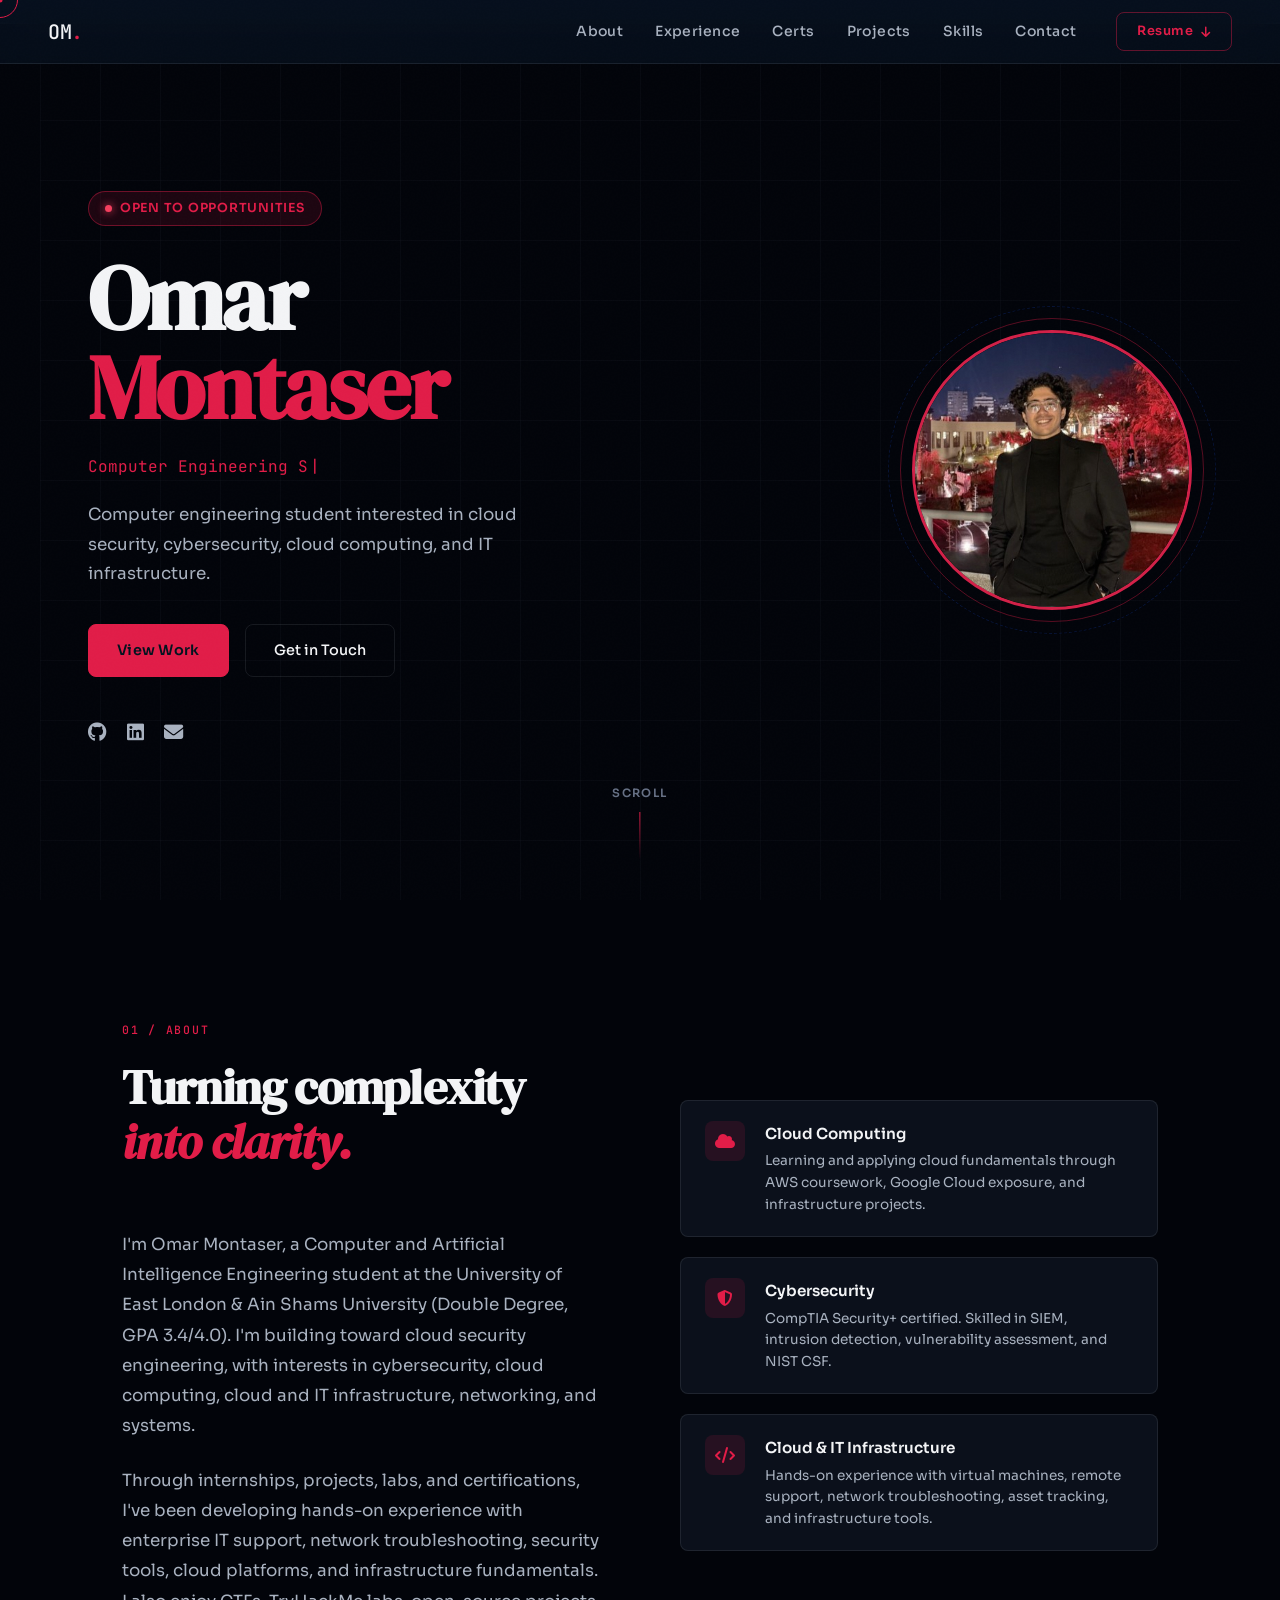
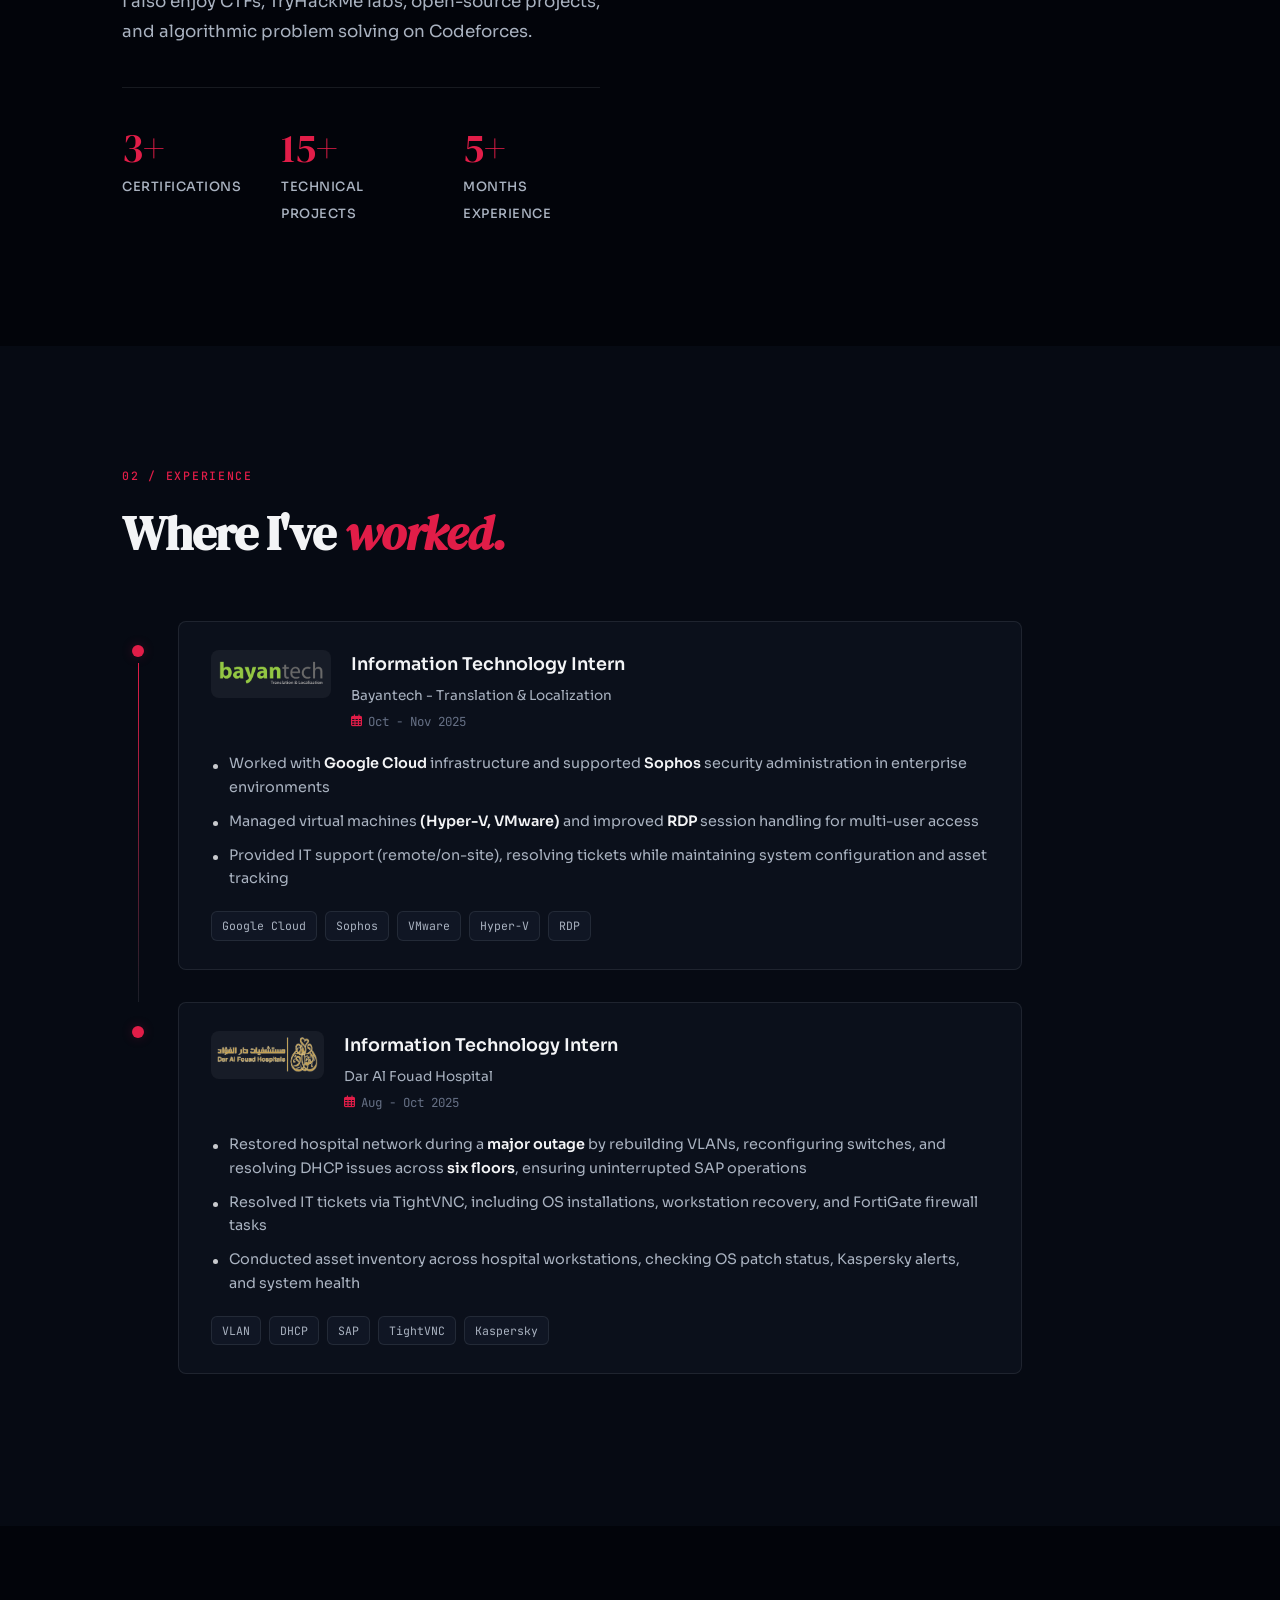
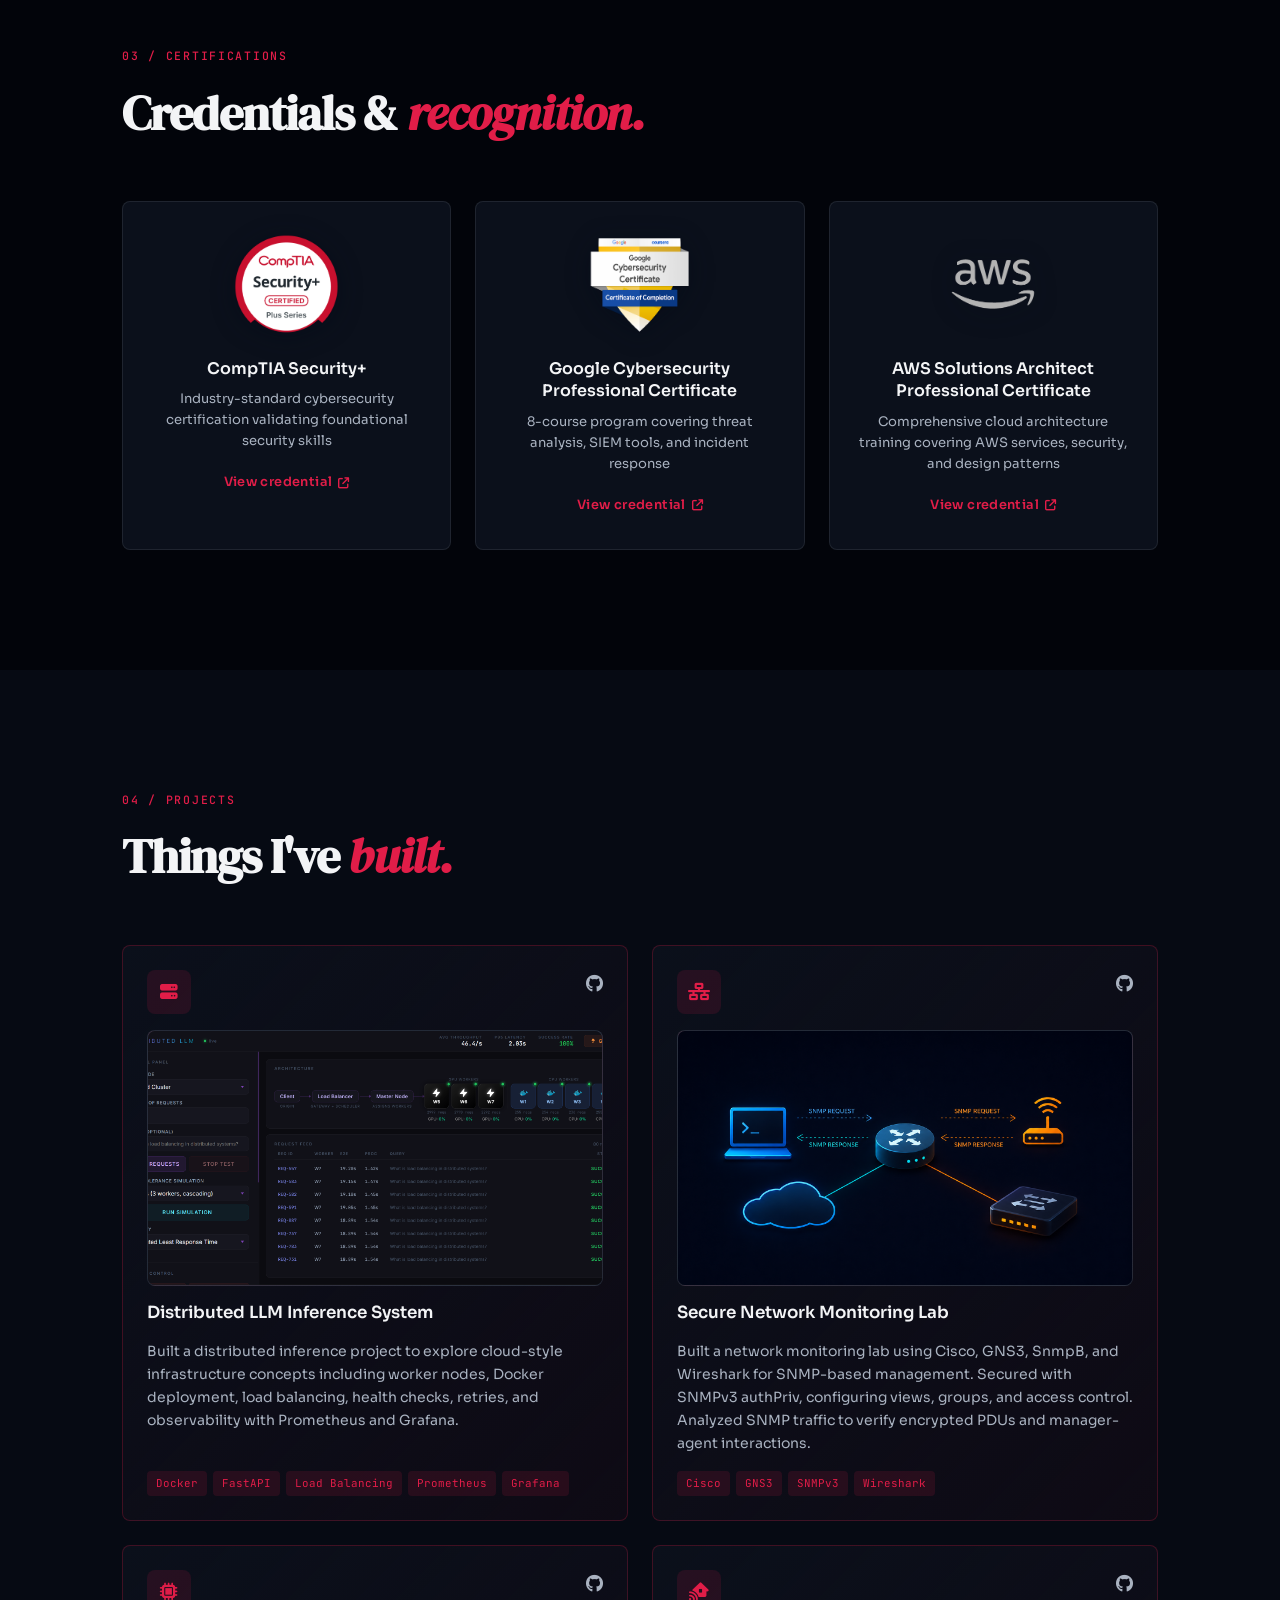
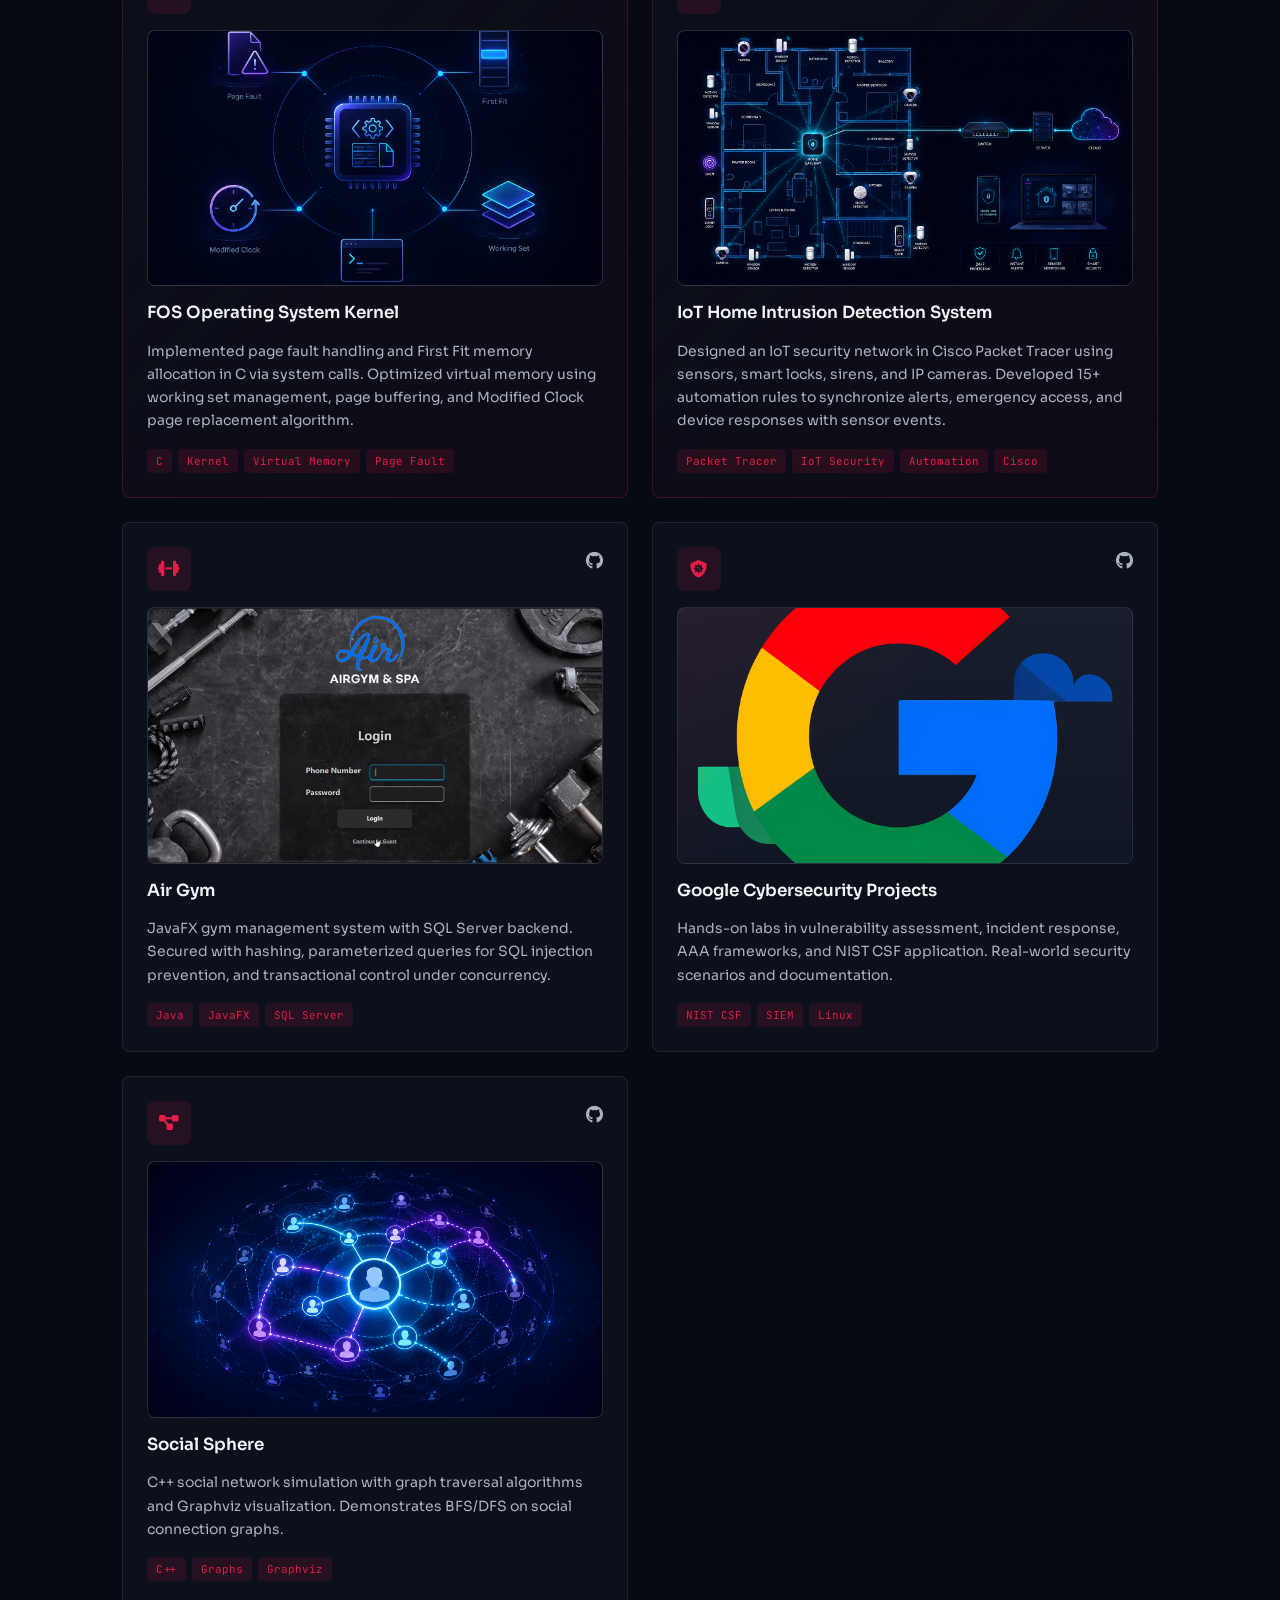
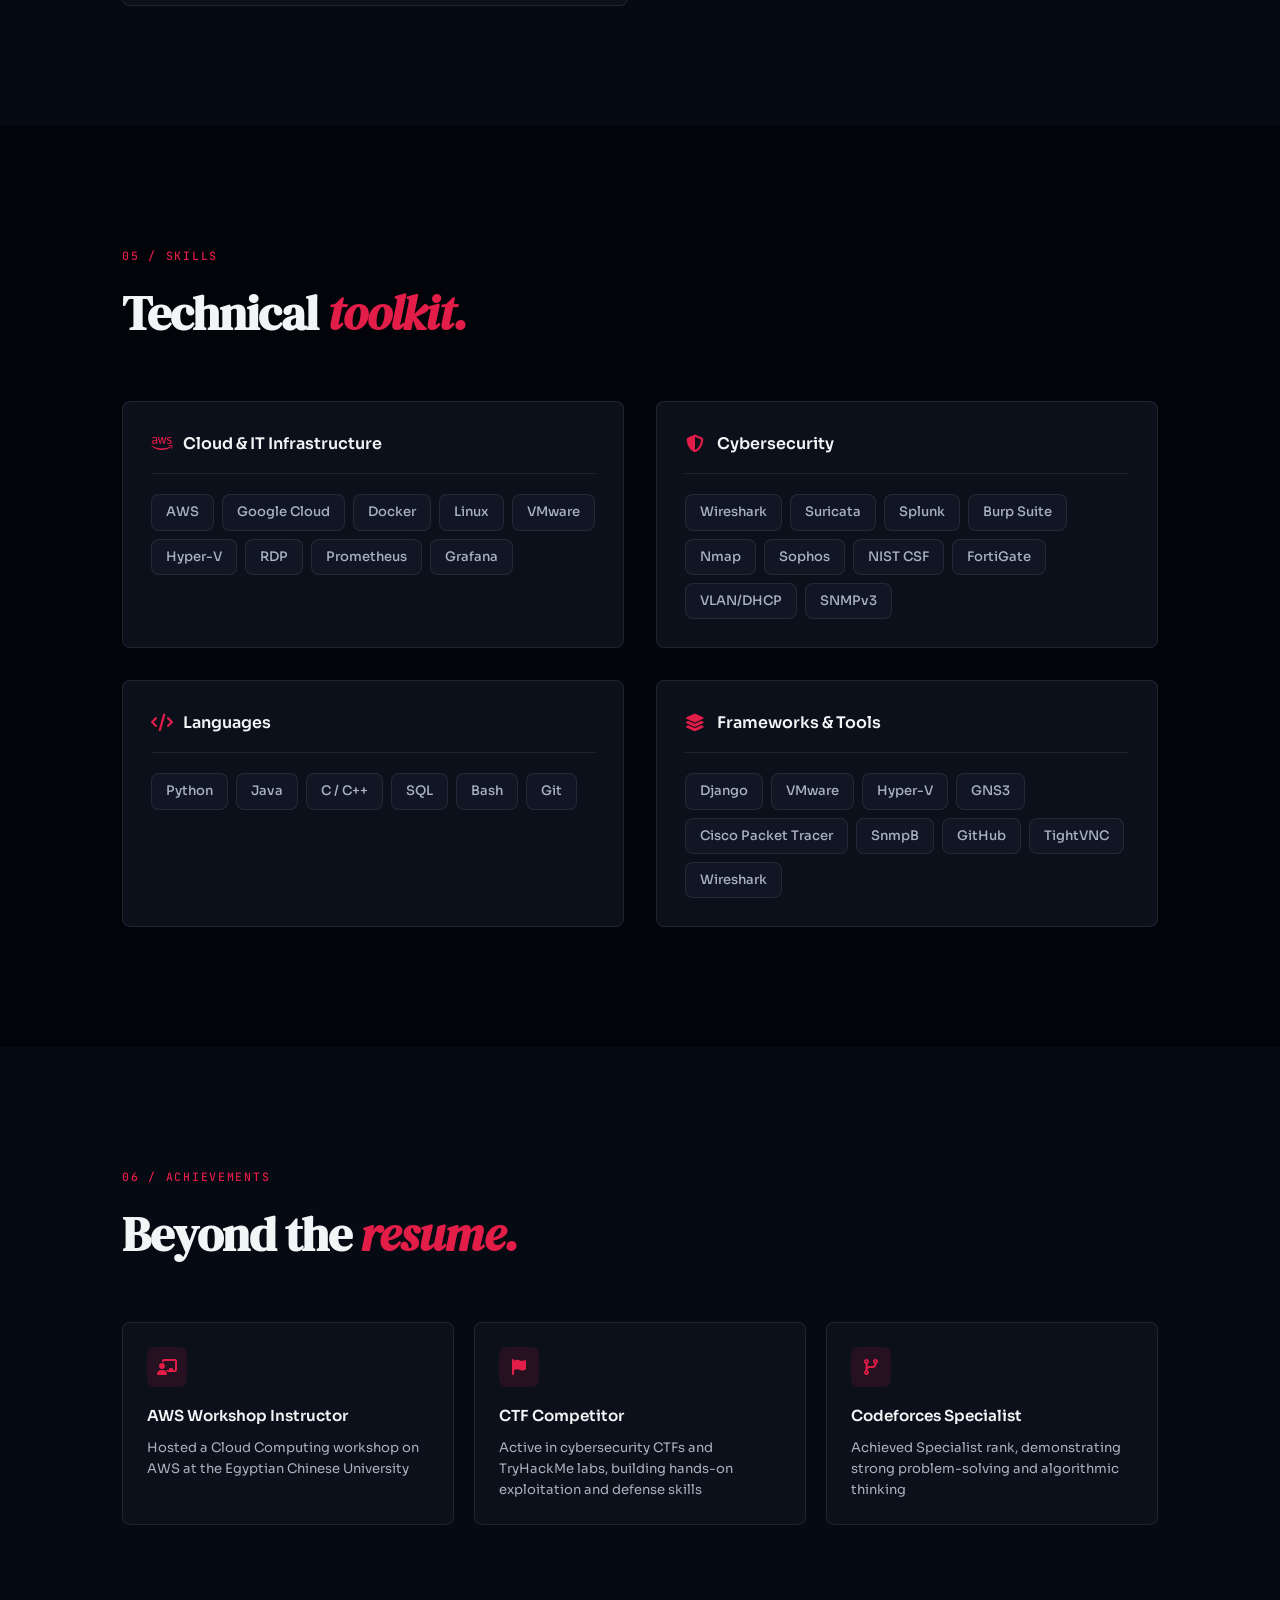
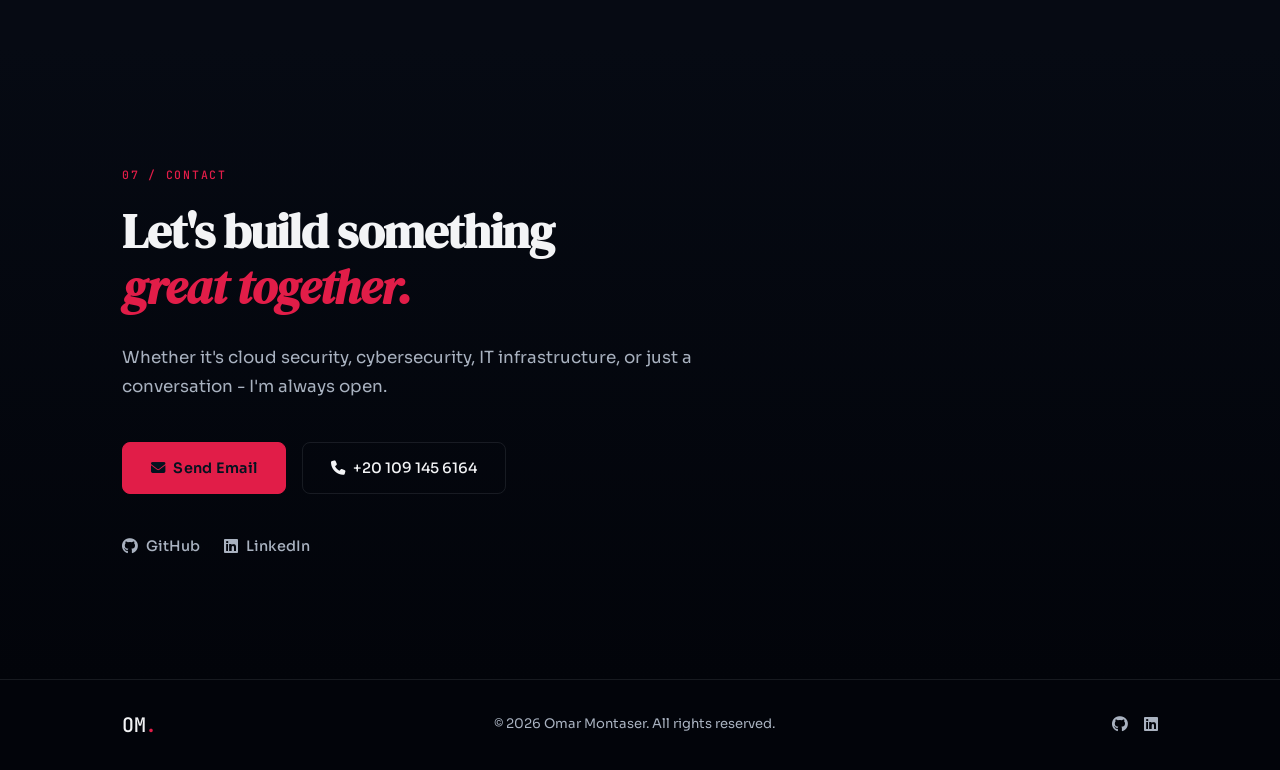
==== commit 77ee1df3: "update" ====
--- a/index.html
+++ b/index.html
@@ -457,11 +457,6 @@
           <h4>Codeforces Specialist</h4>
           <p>Achieved Specialist rank, demonstrating strong problem-solving and algorithmic thinking</p>
         </div>
-        <div class="ach-card reveal">
-          <div class="ach-icon"><i class="fas fa-brain"></i></div>
-          <h4>AI Research</h4>
-          <p>Conducted in-depth research on Neuralink's AI brain chip, exploring its impact on neuroscience and AI</p>
-        </div>
       </div>
     </div>
   </section>
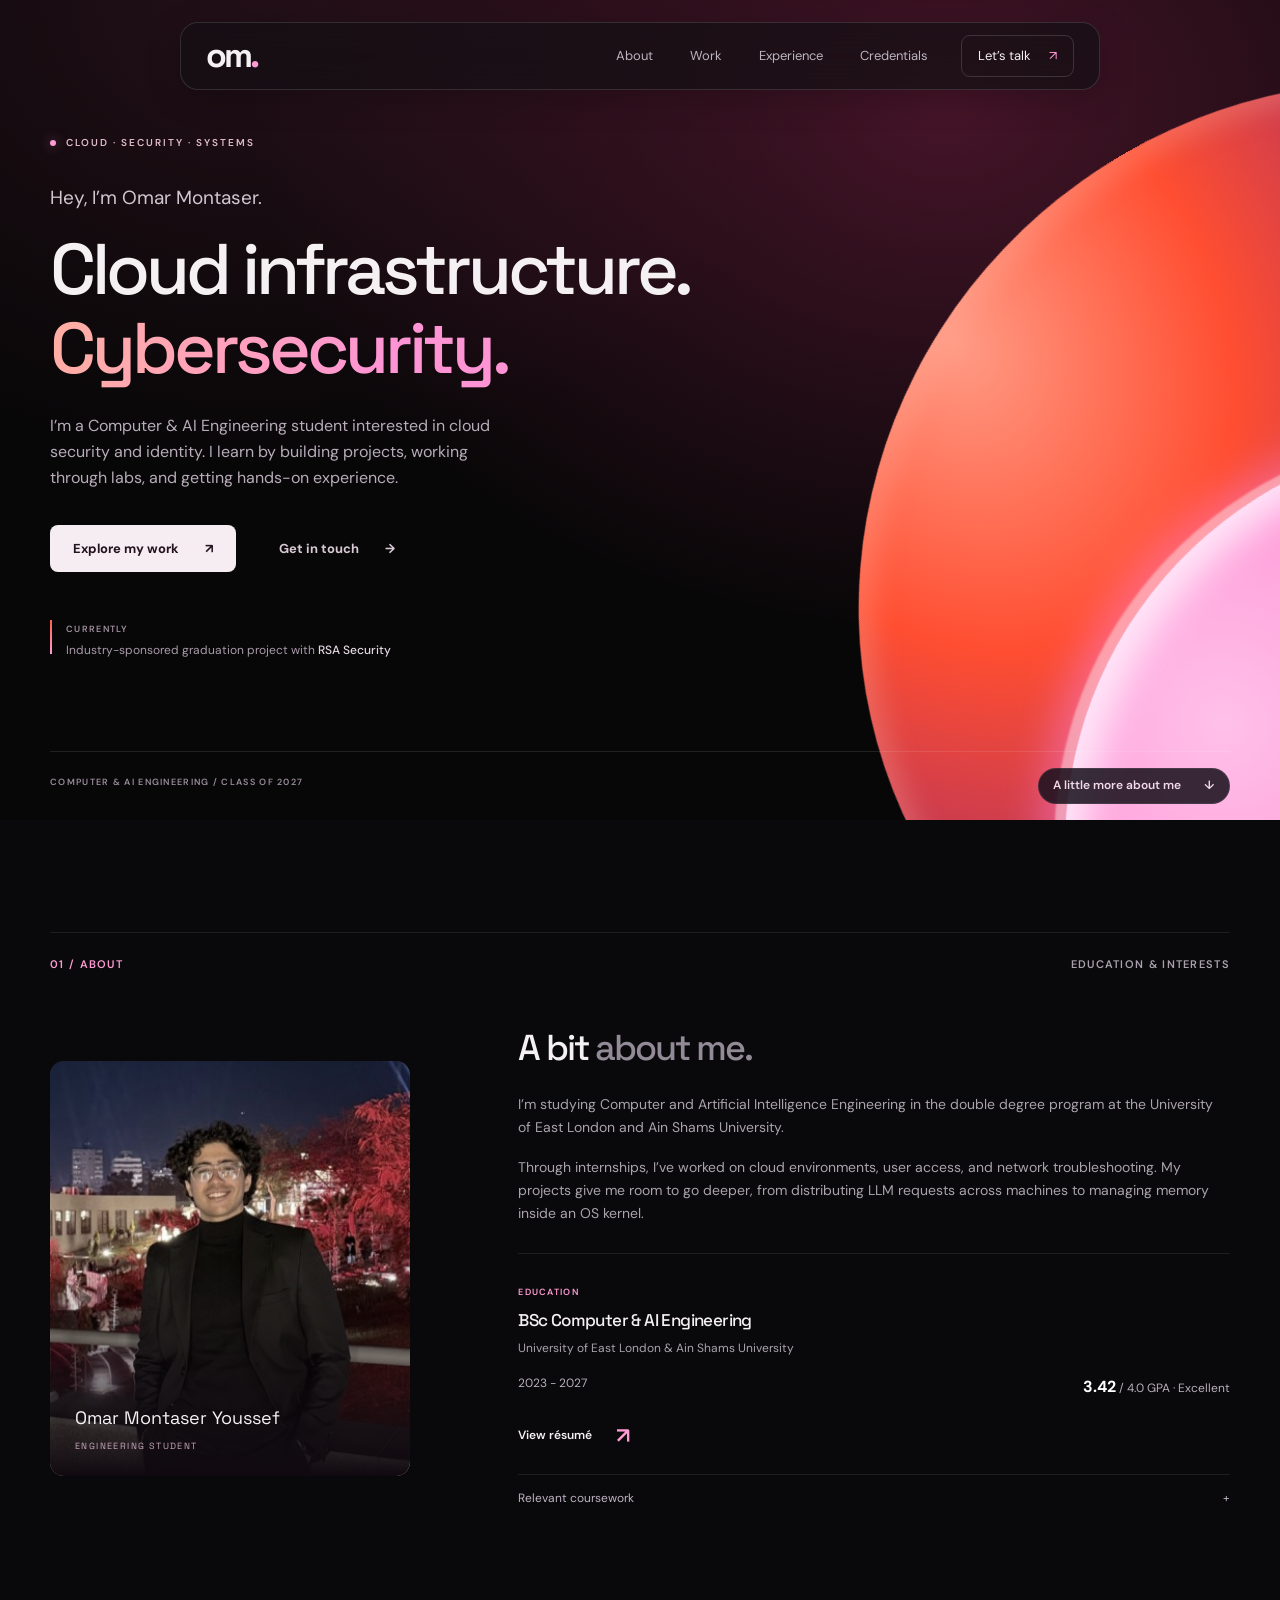
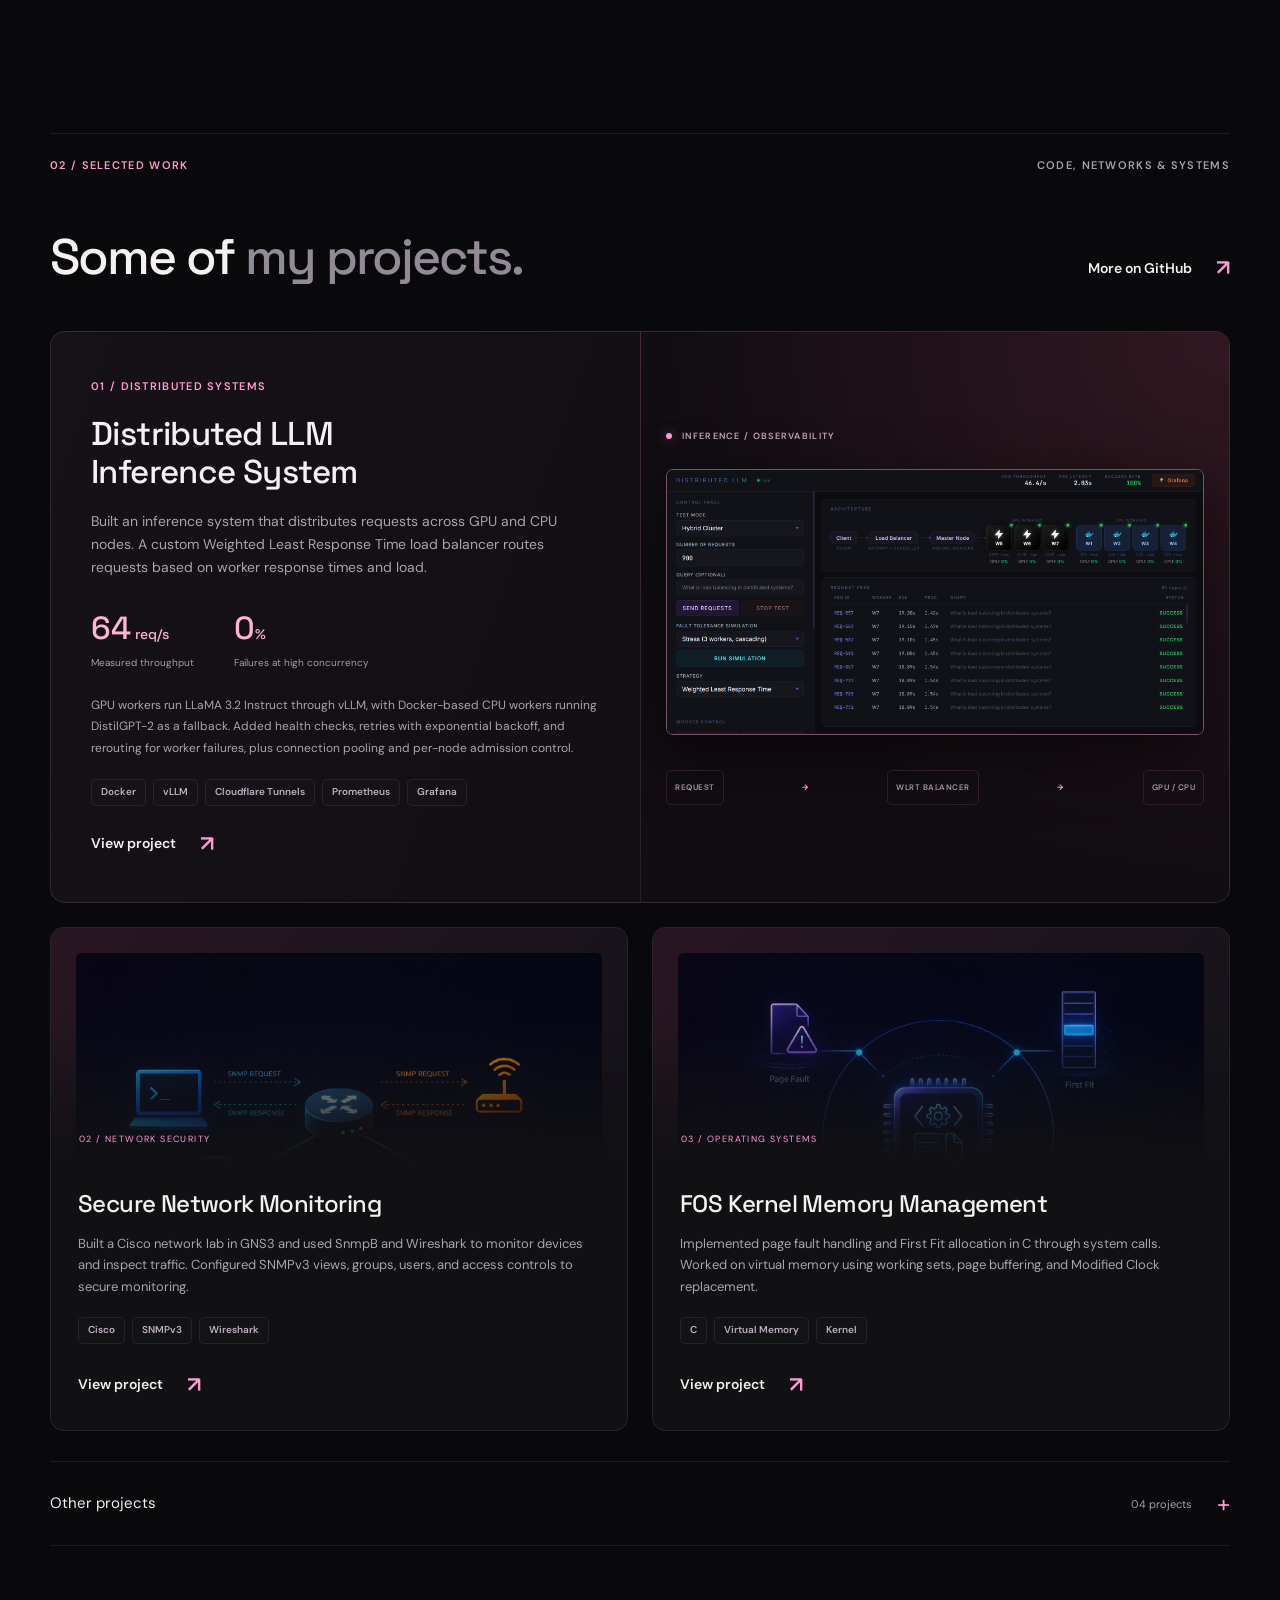
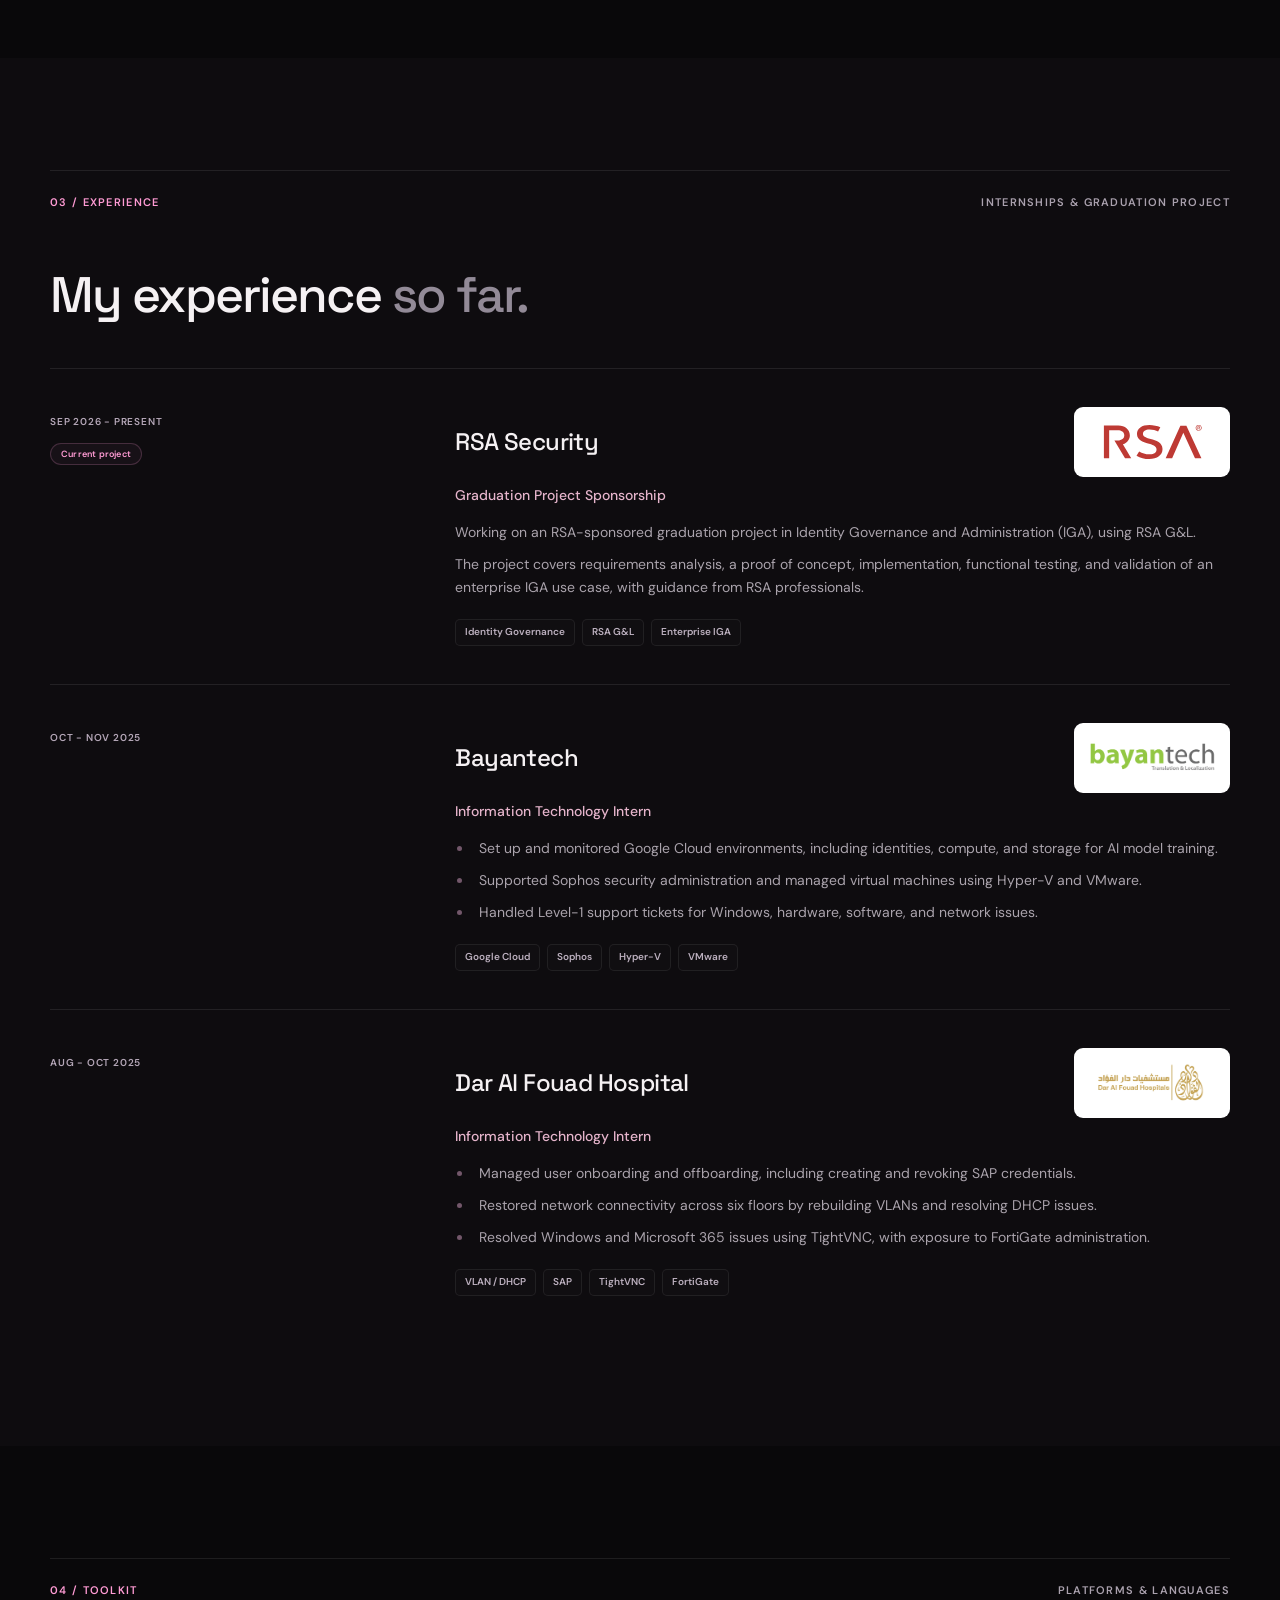
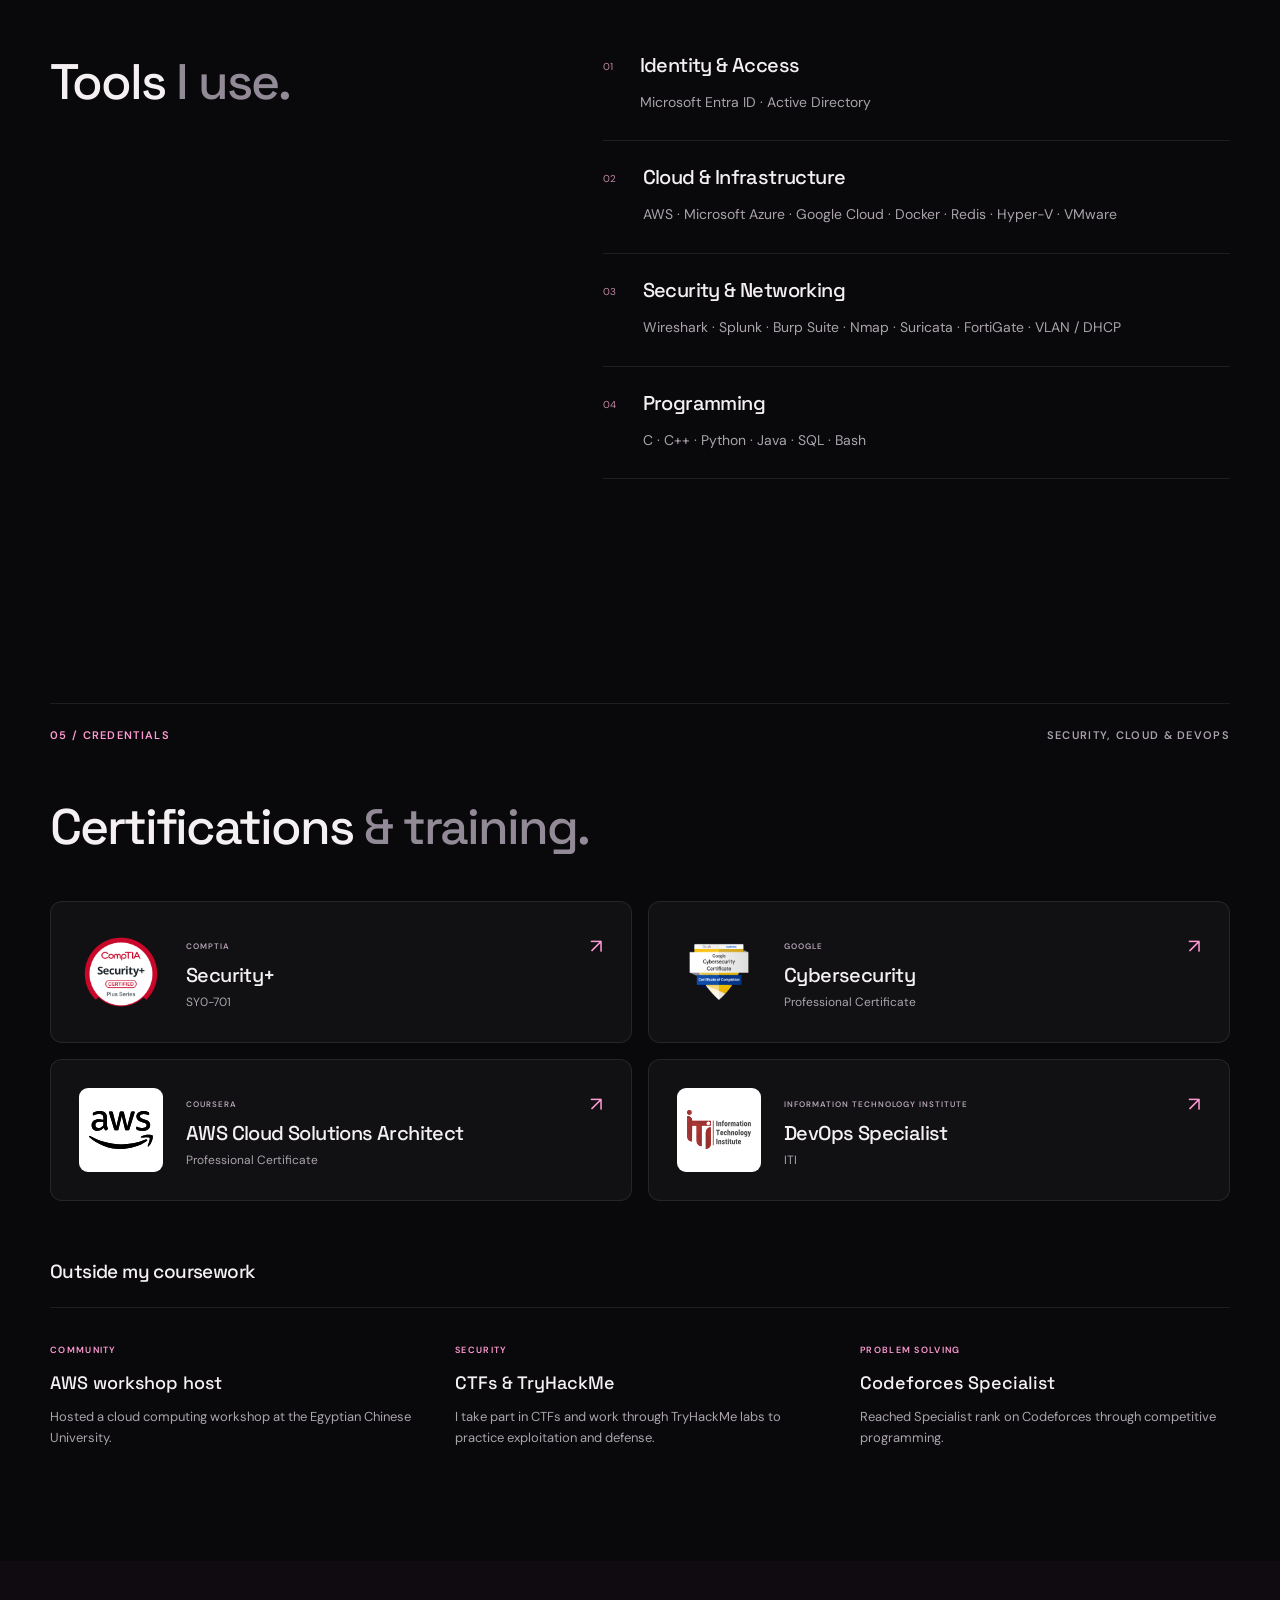
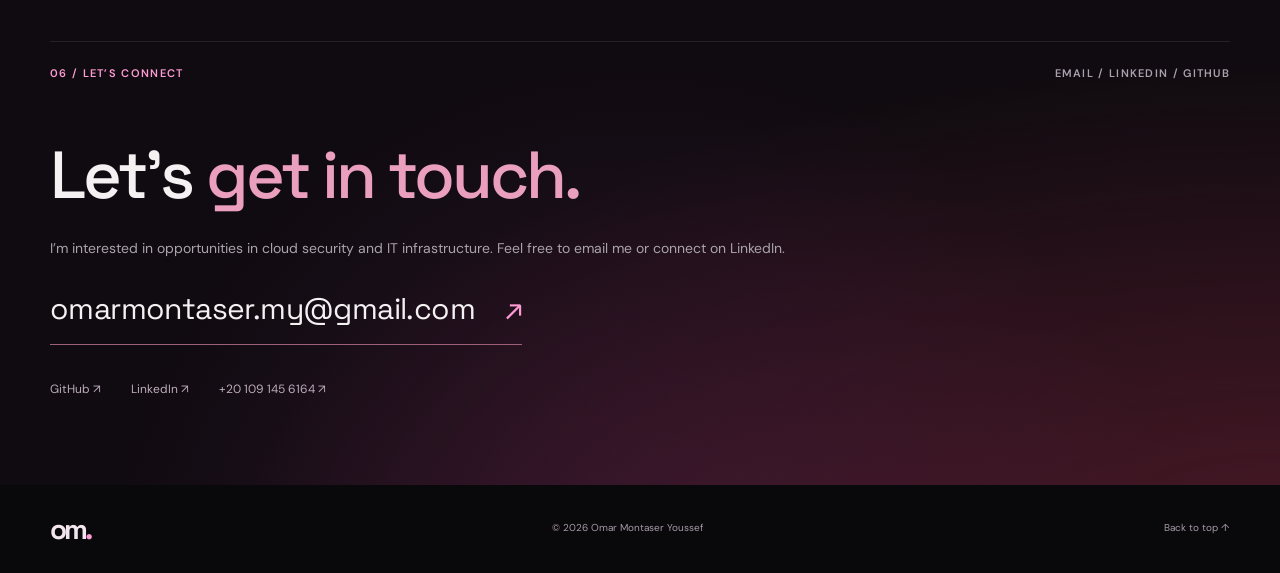
==== commit 1d3f086b: "Redesign portfolio and update resume content and official logos" ====
--- a/index.html
+++ b/index.html
@@ -1,504 +1,264 @@
-﻿<!DOCTYPE html>
+<!DOCTYPE html>
 <html lang="en">
 <head>
-  <meta charset="UTF-8" />
-  <meta name="viewport" content="width=device-width, initial-scale=1.0" />
-  <title>Omar Montaser - Computer Engineering Student</title>
-  <link rel="preconnect" href="https://fonts.googleapis.com">
-  <link rel="preconnect" href="https://fonts.gstatic.com" crossorigin>
-  <link href="https://fonts.googleapis.com/css2?family=Sora:wght@300;400;500;600;700&family=DM+Serif+Display:ital@0;1&family=JetBrains+Mono:wght@400;500&display=swap" rel="stylesheet">
-  <link rel="stylesheet" href="https://cdnjs.cloudflare.com/ajax/libs/font-awesome/6.5.0/css/all.min.css">
-  <link rel="stylesheet" href="style.css" />
+<meta charset="UTF-8">
+<meta name="viewport" content="width=device-width, initial-scale=1">
+<meta name="theme-color" content="#09080a">
+<meta name="description" content="Omar Montaser Youssef, a Computer and AI Engineering student interested in cloud security, identity, and IT infrastructure.">
+
+<title>Omar Montaser - Cloud, Security & Systems</title>
+<link rel="icon" href="images/favicon.svg" type="image/svg+xml">
+<link rel="stylesheet" href="fonts/fonts.css">
+<link rel="stylesheet" href="style.css">
+<script src="script.js" defer></script>
 </head>
 <body>
-
-  <!-- Noise overlay -->
-  <div class="noise"></div>
-
-  <!-- Cursor -->
-  <div class="cursor" id="cursor"></div>
-  <div class="cursor-dot" id="cursorDot"></div>
-
-  <!-- Navbar -->
-  <header class="navbar" id="navbar">
-    <a href="#" class="logo">OM<span class="logo-dot">.</span></a>
-    <nav class="nav-links">
-      <a href="#about">About</a>
-      <a href="#experience">Experience</a>
-      <a href="#certifications">Certs</a>
-      <a href="#projects">Projects</a>
-      <a href="#skills">Skills</a>
-      <a href="#contact">Contact</a>
-    </nav>
-    <a href="images/CV.pdf" class="nav-cta" download>
-      <span>Resume</span>
-      <i class="fas fa-arrow-down"></i>
-    </a>
-    <button class="hamburger" id="hamburger" aria-label="Menu">
-      <span></span><span></span><span></span>
-    </button>
-  </header>
-
-  <!-- Mobile Menu -->
-  <div class="mobile-menu" id="mobileMenu">
-    <a href="#about" class="mobile-link">About</a>
-    <a href="#experience" class="mobile-link">Experience</a>
-    <a href="#certifications" class="mobile-link">Certifications</a>
-    <a href="#projects" class="mobile-link">Projects</a>
-    <a href="#skills" class="mobile-link">Skills</a>
-    <a href="#contact" class="mobile-link">Contact</a>
-  </div>
-
-  <!-- Hero -->
-  <section class="hero" id="hero">
-    <div class="hero-bg-grid"></div>
-    <div class="hero-orb hero-orb-1"></div>
-    <div class="hero-orb hero-orb-2"></div>
-
-    <div class="hero-content">
-      <div class="hero-badge">
-        <span class="badge-dot"></span>
-        Open to opportunities
-      </div>
-      <h1 class="hero-title">
-        <span class="hero-line">Omar</span>
-        <span class="hero-line accent-line">Montaser</span>
-      </h1>
-      <p class="hero-subtitle" id="typewriter"></p>
-      <p class="hero-desc">
-        Computer engineering student interested in cloud security, cybersecurity, cloud computing, and IT infrastructure.
-      </p>
-      <div class="hero-cta">
-        <a href="#projects" class="btn-primary">View Work</a>
-        <a href="#contact" class="btn-ghost">Get in Touch</a>
-      </div>
-      <div class="hero-socials">
-        <a href="https://github.com/Omar-Montaser" target="_blank" aria-label="GitHub"><i class="fab fa-github"></i></a>
-        <a href="https://linkedin.com/in/omar-montaser-b61245306" target="_blank" aria-label="LinkedIn"><i class="fab fa-linkedin"></i></a>
-        <a href="mailto:omarmontaser.my@gmail.com" aria-label="Email"><i class="fas fa-envelope"></i></a>
-      </div>
-    </div>
-
-    <div class="hero-visual">
-      <div class="photo-frame">
-        <img src="images/me.jpeg" alt="Omar Montaser" class="hero-photo">
-        <div class="photo-ring"></div>
-        <div class="photo-ring-2"></div>
-      </div>
-    </div>
-
-    <a href="#about" class="scroll-indicator">
-      <span>Scroll</span>
-      <div class="scroll-line"></div>
-    </a>
-  </section>
-
-  <!-- About -->
-  <section id="about" class="section">
-    <div class="container">
-      <div class="section-label">01 / About</div>
-      <div class="about-grid">
-        <div class="about-text reveal">
-          <h2 class="section-title">Turning complexity<br><em>into clarity.</em></h2>
-          <p>I'm Omar Montaser, a Computer and Artificial Intelligence Engineering student at the University of East London & Ain Shams University (Double Degree, GPA 3.4/4.0). I'm building toward cloud security engineering, with interests in cybersecurity, cloud computing, cloud and IT infrastructure, networking, and systems.</p>
-          <p>Through internships, projects, labs, and certifications, I've been developing hands-on experience with enterprise IT support, network troubleshooting, security tools, cloud platforms, and infrastructure fundamentals. I also enjoy CTFs, TryHackMe labs, open-source projects, and algorithmic problem solving on Codeforces.</p>
-          <div class="about-stats">
-            <div class="stat">
-              <span class="stat-num">3+</span>
-              <span class="stat-label">Certifications</span>
-            </div>
-            <div class="stat">
-              <span class="stat-num">15+</span>
-              <span class="stat-label">Technical Projects</span>
-            </div>
-            <div class="stat">
-              <span class="stat-num">5+</span>
-              <span class="stat-label">Months Experience</span>
-            </div>
-          </div>
-        </div>
-        <div class="about-highlights reveal">
-          <div class="highlight-card">
-            <div class="hc-icon"><i class="fas fa-cloud"></i></div>
-            <div>
-              <h4>Cloud Computing</h4>
-              <p>Learning and applying cloud fundamentals through AWS coursework, Google Cloud exposure, and infrastructure projects.</p>
-            </div>
-          </div>
-          <div class="highlight-card">
-            <div class="hc-icon"><i class="fas fa-shield-alt"></i></div>
-            <div>
-              <h4>Cybersecurity</h4>
-              <p>CompTIA Security+ certified. Skilled in SIEM, intrusion detection, vulnerability assessment, and NIST CSF.</p>
-            </div>
-          </div>
-          <div class="highlight-card">
-            <div class="hc-icon"><i class="fas fa-code"></i></div>
-            <div>
-              <h4>Cloud & IT Infrastructure</h4>
-              <p>Hands-on experience with virtual machines, remote support, network troubleshooting, asset tracking, and infrastructure tools.</p>
-            </div>
-          </div>
-        </div>
-      </div>
-    </div>
-  </section>
-
-  <!-- Experience -->
-  <section id="experience" class="section section-alt">
-    <div class="container">
-      <div class="section-label">02 / Experience</div>
-      <h2 class="section-title reveal">Where I've <em>worked.</em></h2>
-
-      <div class="exp-timeline">
-
-        <div class="exp-entry reveal">
-          <div class="exp-connector">
-            <div class="exp-node"></div>
-            <div class="exp-line"></div>
-          </div>
-          <div class="exp-card">
-            <div class="exp-header">
-              <img src="images/bayantech.png" alt="Bayantech" class="exp-logo" id="bayan-logo">
-              <div class="exp-meta">
-                <h3>Information Technology Intern</h3>
-                <span class="exp-company">Bayantech - Translation & Localization</span>
-                <span class="exp-period"><i class="far fa-calendar-alt"></i> Oct - Nov 2025</span>
-              </div>
-            </div>
-            <ul class="exp-bullets">
-              <li>Worked with <strong>Google Cloud</strong> infrastructure and supported <strong>Sophos</strong> security administration in enterprise environments</li>
-              <li>Managed virtual machines <strong>(Hyper-V, VMware)</strong> and improved <strong>RDP</strong> session handling for multi-user access</li>
-              <li>Provided IT support (remote/on-site), resolving tickets while maintaining system configuration and asset tracking</li>
-            </ul>
-            <div class="exp-tags">
-              <span>Google Cloud</span><span>Sophos</span><span>VMware</span><span>Hyper-V</span><span>RDP</span>
-            </div>
-          </div>
-        </div>
-
-        <div class="exp-entry reveal">
-          <div class="exp-connector">
-            <div class="exp-node"></div>
-          </div>
-          <div class="exp-card">
-            <div class="exp-header">
-              <img src="images/dar-alfouad.png" alt="Dar Al Fouad" class="exp-logo" id="daf-logo">
-              <div class="exp-meta">
-                <h3>Information Technology Intern</h3>
-                <span class="exp-company">Dar Al Fouad Hospital</span>
-                <span class="exp-period"><i class="far fa-calendar-alt"></i> Aug - Oct 2025</span>
-              </div>
-            </div>
-            <ul class="exp-bullets">
-              <li>Restored hospital network during a <strong>major outage</strong> by rebuilding VLANs, reconfiguring switches, and resolving DHCP issues across <strong>six floors</strong>, ensuring uninterrupted SAP operations</li>
-              <li>Resolved IT tickets via TightVNC, including OS installations, workstation recovery, and FortiGate firewall tasks</li>
-              <li>Conducted asset inventory across hospital workstations, checking OS patch status, Kaspersky alerts, and system health</li>
-            </ul>
-            <div class="exp-tags">
-              <span>VLAN</span><span>DHCP</span><span>SAP</span><span>TightVNC</span><span>Kaspersky</span>
-            </div>
-          </div>
-        </div>
-
-      </div>
-    </div>
-  </section>
-
-  <!-- Certifications -->
-  <section id="certifications" class="section">
-    <div class="container">
-      <div class="section-label">03 / Certifications</div>
-      <h2 class="section-title reveal">Credentials &amp; <em>recognition.</em></h2>
-      <div class="cert-grid">
-
-        <a href="https://www.credly.com/badges/a7dc68b7-4766-4484-9fe4-15aeb17255ff/public_url" target="_blank" class="cert-card reveal">
-          <div class="cert-img-wrap">
-            <img src="images/comptia.png" alt="CompTIA Security+">
-          </div>
-          <div class="cert-info">
-            <h4>CompTIA Security+</h4>
-            <p>Industry-standard cybersecurity certification validating foundational security skills</p>
-            <span class="cert-link">View credential <i class="fas fa-arrow-up-right-from-square"></i></span>
-          </div>
-        </a>
-
-        <a href="https://www.credly.com/badges/4d84c1ea-6ae5-45b9-996c-68eed65dd0c3/public_url" target="_blank" class="cert-card reveal">
-          <div class="cert-img-wrap">
-            <img src="images/google-cybersecurity.png" alt="Google Cybersecurity">
-          </div>
-          <div class="cert-info">
-            <h4>Google Cybersecurity Professional Certificate</h4>
-            <p>8-course program covering threat analysis, SIEM tools, and incident response</p>
-            <span class="cert-link">View credential <i class="fas fa-arrow-up-right-from-square"></i></span>
-          </div>
-        </a>
-
-        <a href="https://www.coursera.org/account/accomplishments/specialization/IOQX2QNQCBID" target="_blank" class="cert-card reveal">
-          <div class="cert-img-wrap aws-wrap">
-            <img src="images/aws.webp" alt="AWS">
-          </div>
-          <div class="cert-info">
-            <h4>AWS Solutions Architect Professional Certificate</h4>
-            <p>Comprehensive cloud architecture training covering AWS services, security, and design patterns</p>
-            <span class="cert-link">View credential <i class="fas fa-arrow-up-right-from-square"></i></span>
-          </div>
-        </a>
-
-      </div>
-    </div>
-  </section>
-
-  <!-- Projects -->
-  <section id="projects" class="section section-alt">
-    <div class="container">
-      <div class="section-label">04 / Projects</div>
-      <h2 class="section-title reveal">Things I've <em>built.</em></h2>
-
-      <div class="projects-grid">
-
-        <div class="project-card featured reveal">
-          <div class="proj-top">
-            <div class="proj-icon"><i class="fas fa-server"></i></div>
-            <div class="proj-links">
-              <a href="https://github.com/Omar-Montaser/Distributed-LLM" target="_blank"><i class="fab fa-github"></i></a>
-            </div>
-          </div>
-          <div class="project-media">
-            <img src="images/distributed-llm.png.png" alt="Distributed LLM inference dashboard screenshot">
-          </div>
-          <h3>Distributed LLM Inference System</h3>
-          <p>Built a distributed inference project to explore cloud-style infrastructure concepts including worker nodes, Docker deployment, load balancing, health checks, retries, and observability with Prometheus and Grafana.</p>
-          <div class="proj-tags">
-            <span>Docker</span><span>FastAPI</span><span>Load Balancing</span><span>Prometheus</span><span>Grafana</span>
-          </div>
-        </div>
-
-        <div class="project-card featured reveal">
-          <div class="proj-top">
-            <div class="proj-icon"><i class="fas fa-network-wired"></i></div>
-            <div class="proj-links">
-              <a href="https://github.com/Omar-Montaser/Secure-SNMPv3-Network-Monitoring" target="_blank"><i class="fab fa-github"></i></a>
-            </div>
-          </div>
-          <div class="project-media">
-            <img src="images/snmpv3-monitoring.png" alt="Secure SNMPv3 network monitoring lab screenshot">
-          </div>
-          <h3>Secure Network Monitoring Lab</h3>
-          <p>Built a network monitoring lab using Cisco, GNS3, SnmpB, and Wireshark for SNMP-based management. Secured with SNMPv3 authPriv, configuring views, groups, and access control. Analyzed SNMP traffic to verify encrypted PDUs and manager-agent interactions.</p>
-          <div class="proj-tags">
-            <span>Cisco</span><span>GNS3</span><span>SNMPv3</span><span>Wireshark</span>
-          </div>
-        </div>
-
-        <div class="project-card featured reveal">
-          <div class="proj-top">
-            <div class="proj-icon"><i class="fas fa-microchip"></i></div>
-            <div class="proj-links">
-              <a href="https://github.com/Omar-and-Youssef/IgniteWebApp" target="_blank"><i class="fab fa-github"></i></a>
-            </div>
-          </div>
-          <div class="project-media">
-            <img src="images/fos-memory.png" alt="FOS kernel memory management screenshot">
-          </div>
-          <h3>FOS Operating System Kernel</h3>
-          <p>Implemented page fault handling and First Fit memory allocation in C via system calls. Optimized virtual memory using working set management, page buffering, and Modified Clock page replacement algorithm.</p>
-          <div class="proj-tags">
-            <span>C</span><span>Kernel</span><span>Virtual Memory</span><span>Page Fault</span>
-          </div>
-        </div>
-
-        <div class="project-card featured reveal">
-          <div class="proj-top">
-            <div class="proj-icon"><i class="fas fa-house-signal"></i></div>
-            <div class="proj-links">
-              <a href="https://github.com/Omar-Montaser/Smart-Home-Intrusion-Detection" target="_blank"><i class="fab fa-github"></i></a>
-            </div>
-          </div>
-          <div class="project-media">
-            <img src="images/iot-intrusion.png" alt="IoT home intrusion detection topology screenshot">
-          </div>
-          <h3>IoT Home Intrusion Detection System</h3>
-          <p>Designed an IoT security network in Cisco Packet Tracer using sensors, smart locks, sirens, and IP cameras. Developed 15+ automation rules to synchronize alerts, emergency access, and device responses with sensor events.</p>
-          <div class="proj-tags">
-            <span>Packet Tracer</span><span>IoT Security</span><span>Automation</span><span>Cisco</span>
-          </div>
-        </div>
-
-        <div class="project-card reveal">
-          <div class="proj-top">
-            <div class="proj-icon"><i class="fas fa-dumbbell"></i></div>
-            <div class="proj-links">
-              <a href="https://github.com/Omar-Montaser/Air-Gym" target="_blank"><i class="fab fa-github"></i></a>
-            </div>
-          </div>
-          <div class="project-media">
-            <img src="images/air-gym.png" alt="Air Gym application screenshot">
-          </div>
-          <h3>Air Gym</h3>
-          <p>JavaFX gym management system with SQL Server backend. Secured with hashing, parameterized queries for SQL injection prevention, and transactional control under concurrency.</p>
-          <div class="proj-tags">
-            <span>Java</span><span>JavaFX</span><span>SQL Server</span>
-          </div>
-        </div>
-
-        <div class="project-card reveal">
-          <div class="proj-top">
-            <div class="proj-icon"><i class="fas fa-shield-virus"></i></div>
-            <div class="proj-links">
-              <a href="https://github.com/Omar-Montaser/Google-Cybersecurity" target="_blank"><i class="fab fa-github"></i></a>
-            </div>
-          </div>
-          <div class="project-media">
-            <img src="images/g-cyber.png" alt="Google Cybersecurity projects screenshot">
-          </div>
-          <h3>Google Cybersecurity Projects</h3>
-          <p>Hands-on labs in vulnerability assessment, incident response, AAA frameworks, and NIST CSF application. Real-world security scenarios and documentation.</p>
-          <div class="proj-tags">
-            <span>NIST CSF</span><span>SIEM</span><span>Linux</span>
-          </div>
-        </div>
-
-        <div class="project-card reveal">
-          <div class="proj-top">
-            <div class="proj-icon"><i class="fas fa-project-diagram"></i></div>
-            <div class="proj-links">
-              <a href="https://github.com/Omar-Montaser/Social-Sphere" target="_blank"><i class="fab fa-github"></i></a>
-            </div>
-          </div>
-          <div class="project-media">
-            <img src="images/social-sphere.png" alt="Social Sphere graph visualization screenshot">
-          </div>
-          <h3>Social Sphere</h3>
-          <p>C++ social network simulation with graph traversal algorithms and Graphviz visualization. Demonstrates BFS/DFS on social connection graphs.</p>
-          <div class="proj-tags">
-            <span>C++</span><span>Graphs</span><span>Graphviz</span>
-          </div>
-        </div>
-
-      </div>
-    </div>
-  </section>
-
-  <!-- Skills -->
-  <section id="skills" class="section">
-    <div class="container">
-      <div class="section-label">05 / Skills</div>
-      <h2 class="section-title reveal">Technical <em>toolkit.</em></h2>
-
-      <div class="skills-layout">
-        <div class="skill-group reveal">
-          <div class="sg-header">
-            <i class="fab fa-aws"></i>
-            <h3>Cloud & IT Infrastructure</h3>
-          </div>
-          <div class="skill-pills">
-            <span>AWS</span><span>Google Cloud</span><span>Docker</span><span>Linux</span>
-            <span>VMware</span><span>Hyper-V</span><span>RDP</span><span>Prometheus</span><span>Grafana</span>
-          </div>
-        </div>
-
-        <div class="skill-group reveal">
-          <div class="sg-header">
-            <i class="fas fa-shield-alt"></i>
-            <h3>Cybersecurity</h3>
-          </div>
-          <div class="skill-pills">
-            <span>Wireshark</span><span>Suricata</span><span>Splunk</span>
-            <span>Burp Suite</span><span>Nmap</span><span>Sophos</span>
-            <span>NIST CSF</span><span>FortiGate</span><span>VLAN/DHCP</span><span>SNMPv3</span>
-          </div>
-        </div>
-
-        <div class="skill-group reveal">
-          <div class="sg-header">
-            <i class="fas fa-code"></i>
-            <h3>Languages</h3>
-          </div>
-          <div class="skill-pills">
-            <span>Python</span><span>Java</span><span>C / C++</span>
-            <span>SQL</span><span>Bash</span><span>Git</span>
-          </div>
-        </div>
-
-        <div class="skill-group reveal">
-          <div class="sg-header">
-            <i class="fas fa-layer-group"></i>
-            <h3>Frameworks & Tools</h3>
-          </div>
-          <div class="skill-pills">
-            <span>Django</span><span>VMware</span><span>Hyper-V</span>
-            <span>GNS3</span><span>Cisco Packet Tracer</span><span>SnmpB</span>
-            <span>GitHub</span><span>TightVNC</span><span>Wireshark</span>
-          </div>
-        </div>
-      </div>
-    </div>
-  </section>
-
-  <!-- Achievements -->
-  <section class="section section-alt">
-    <div class="container">
-      <div class="section-label">06 / Achievements</div>
-      <h2 class="section-title reveal">Beyond the <em>resume.</em></h2>
-      <div class="achievements-grid">
-        <div class="ach-card reveal">
-          <div class="ach-icon"><i class="fas fa-chalkboard-teacher"></i></div>
-          <h4>AWS Workshop Instructor</h4>
-          <p>Hosted a Cloud Computing workshop on AWS at the Egyptian Chinese University</p>
-        </div>
-        <div class="ach-card reveal">
-          <div class="ach-icon"><i class="fas fa-flag"></i></div>
-          <h4>CTF Competitor</h4>
-          <p>Active in cybersecurity CTFs and TryHackMe labs, building hands-on exploitation and defense skills</p>
-        </div>
-        <div class="ach-card reveal">
-          <div class="ach-icon"><i class="fas fa-code-branch"></i></div>
-          <h4>Codeforces Specialist</h4>
-          <p>Achieved Specialist rank, demonstrating strong problem-solving and algorithmic thinking</p>
-        </div>
-      </div>
-    </div>
-  </section>
-
-  <!-- Contact -->
-  <section id="contact" class="section contact-section">
-    <div class="container">
-      <div class="section-label">07 / Contact</div>
-      <div class="contact-inner reveal">
-        <h2 class="section-title">Let's build something<br><em>great together.</em></h2>
-        <p class="contact-desc">Whether it's cloud security, cybersecurity, IT infrastructure, or just a conversation - I'm always open.</p>
-        <div class="contact-actions">
-          <a href="mailto:omarmontaser.my@gmail.com" class="btn-primary">
-            <i class="fas fa-envelope"></i> Send Email
-          </a>
-          <a href="tel:+201091456164" class="btn-ghost">
-            <i class="fas fa-phone"></i> +20 109 145 6164
-          </a>
-        </div>
-        <div class="contact-social">
-          <a href="https://github.com/Omar-Montaser" target="_blank">
-            <i class="fab fa-github"></i> GitHub
-          </a>
-          <a href="https://linkedin.com/in/omar-montaser-b61245306" target="_blank">
-            <i class="fab fa-linkedin"></i> LinkedIn
-          </a>
-        </div>
-      </div>
-    </div>
-  </section>
-
-  <footer class="footer">
-    <div class="container footer-inner">
-      <span class="logo">OM<span class="logo-dot">.</span></span>
-      <span>&copy; 2026 Omar Montaser. All rights reserved.</span>
-      <div class="footer-links">
-        <a href="https://github.com/Omar-Montaser" target="_blank"><i class="fab fa-github"></i></a>
-        <a href="https://linkedin.com/in/omar-montaser-b61245306" target="_blank"><i class="fab fa-linkedin"></i></a>
-      </div>
-    </div>
-  </footer>
-
-  <script src="script.js"></script>
+<a class="skip-link" href="#main">Skip to content</a>
+<header class="navbar"><a class="wordmark" href="#home" aria-label="Omar Montaser, home">om<span>.</span></a><button class="menu-toggle" aria-expanded="false" aria-controls="navigation">Menu <span aria-hidden="true">☰</span></button>
+<nav id="navigation" aria-label="Main navigation"><a href="#about">About</a><a href="#projects">Work</a><a href="#experience">Experience</a><a href="#credentials">Credentials</a><a href="#contact" class="nav-contact">Let’s talk <span aria-hidden="true">↗</span></a></nav>
+</header>
+<main id="main">
+<section class="hero" id="home" aria-labelledby="hero-title">
+<div class="hero-art" aria-hidden="true">
+<div class="aurora"></div>
+<div class="orbit orbit-one"></div>
+<div class="orbit orbit-two"></div>
+</div>
+<div class="container hero-content">
+<div class="eyebrow"><span class="status-dot"></span> CLOUD · SECURITY · SYSTEMS</div>
+<p class="hero-intro">Hey, I’m Omar Montaser.</p>
+<h1 id="hero-title">Cloud infrastructure.<br><span>Cybersecurity.</span></h1>
+<p class="hero-description">I’m a Computer & AI Engineering student interested in cloud security and identity. I learn by building projects, working through labs, and getting hands-on experience.</p>
+<div class="hero-actions"><a href="#projects" class="button button-primary">Explore my work <span aria-hidden="true">↗</span></a><a href="#contact" class="button button-text">Get in touch <span aria-hidden="true">→</span></a></div>
+<div class="hero-current"><span class="current-line"></span>
+<div><span class="micro">CURRENTLY</span>
+<p>Industry-sponsored graduation project with <strong>RSA Security</strong></p>
+</div>
+</div>
+</div>
+<div class="container hero-bottom"><span>COMPUTER & AI ENGINEERING / CLASS OF 2027</span><a href="#about">A little more about me <span aria-hidden="true">↓</span></a></div>
+</section>
+<section id="about" class="section container">
+<div class="section-label"><span>01 / ABOUT</span><span>EDUCATION & INTERESTS</span></div>
+<div class="about-grid">
+<div class="portrait reveal"><img src="images/me.jpeg" alt="Omar Montaser Youssef" width="600" height="750" loading="lazy">
+<div class="portrait-caption">Omar Montaser Youssef <span>ENGINEERING STUDENT</span></div>
+</div>
+<div class="about-copy reveal">
+<h2>A bit <span class="muted">about me.</span></h2>
+<p>I’m studying Computer and Artificial Intelligence Engineering in the double degree program at the University of East London and Ain Shams University.</p>
+<p>Through internships, I’ve worked on cloud environments, user access, and network troubleshooting. My projects give me room to go deeper, from distributing LLM requests across machines to managing memory inside an OS kernel.</p>
+<div class="education">
+<div><span class="micro">EDUCATION</span>
+<h3>BSc Computer & AI Engineering</h3>
+<p>University of East London & Ain Shams University</p>
+</div>
+<div class="education-stats"><span>2023 - 2027</span><span><strong>3.42</strong> / 4.0 GPA · Excellent</span></div>
+</div>
+<a class="text-link resume-link" href="resume.html">View résumé <span aria-hidden="true">↗</span></a>
+<details class="courses">
+<summary>Relevant coursework <span aria-hidden="true">+</span></summary>
+<p>Distributed Computing · Network Operations and Management · Design of Operating Systems · Computer Networking · Internet of Things · Machine Learning · Advanced Algorithms and Complexity · Software Testing · Database Systems Design</p>
+</details>
+</div>
+</div>
+</section>
+<section id="projects" class="section container">
+<div class="section-label"><span>02 / SELECTED WORK</span><span>CODE, NETWORKS & SYSTEMS</span></div>
+<div class="section-heading reveal">
+<h2>Some of <span class="muted">my projects.</span></h2>
+<a class="text-link" href="https://github.com/Omar-Montaser" target="_blank" rel="noopener noreferrer">More on GitHub <span aria-hidden="true">↗</span></a></div>
+<article class="project-feature reveal">
+<div class="feature-copy"><span class="micro pink">01 / DISTRIBUTED SYSTEMS</span>
+<h3>Distributed LLM<br>Inference System</h3>
+<p>Built an inference system that distributes requests across GPU and CPU nodes. A custom Weighted Least Response Time load balancer routes requests based on worker response times and load.</p>
+<div class="project-metrics">
+<div><strong>64<span> req/s</span></strong><span>Measured throughput</span></div>
+<div><strong>0<span>%</span></strong><span>Failures at high concurrency</span></div>
+</div>
+<p class="project-detail">GPU workers run LLaMA 3.2 Instruct through vLLM, with Docker-based CPU workers running DistilGPT-2 as a fallback. Added health checks, retries with exponential backoff, and rerouting for worker failures, plus connection pooling and per-node admission control.</p>
+<div class="tags"><span>Docker</span><span>vLLM</span><span>Cloudflare Tunnels</span><span>Prometheus</span><span>Grafana</span></div>
+<a class="text-link" href="https://github.com/Omar-Montaser/Distributed-LLM" target="_blank" rel="noopener noreferrer">View project <span aria-hidden="true">↗</span></a></div>
+<div class="feature-visual">
+<div class="visual-header"><span class="status-dot"></span> INFERENCE / OBSERVABILITY</div>
+<img src="images/distributed-llm.png.png" alt="Distributed LLM system monitoring dashboard" loading="lazy" width="900" height="600">
+<div class="architecture" aria-label="Request flow: request to WLRT load balancer to GPU and CPU workers"><span>REQUEST</span><b>→</b><span>WLRT BALANCER</span><b>→</b><span>GPU / CPU</span></div>
+</div>
+</article>
+<div class="project-grid">
+<article class="project-card reveal">
+<div class="project-image"><img src="images/snmpv3-monitoring.png" alt="Cisco SNMPv3 monitoring lab" loading="lazy" width="800" height="450"><span>02 / NETWORK SECURITY</span></div>
+<div class="project-body">
+<h3>Secure Network Monitoring</h3>
+<p>Built a Cisco network lab in GNS3 and used SnmpB and Wireshark to monitor devices and inspect traffic. Configured SNMPv3 views, groups, users, and access controls to secure monitoring.</p>
+<div class="tags"><span>Cisco</span><span>SNMPv3</span><span>Wireshark</span></div>
+<a class="text-link" href="https://github.com/Omar-Montaser/Secure-SNMPv3-Network-Monitoring" target="_blank" rel="noopener noreferrer">View project <span aria-hidden="true">↗</span></a></div>
+</article>
+<article class="project-card reveal">
+<div class="project-image"><img src="images/fos-memory.png" alt="FOS kernel memory management project" loading="lazy" width="800" height="450"><span>03 / OPERATING SYSTEMS</span></div>
+<div class="project-body">
+<h3>FOS Kernel Memory Management</h3>
+<p>Implemented page fault handling and First Fit allocation in C through system calls. Worked on virtual memory using working sets, page buffering, and Modified Clock replacement.</p>
+<div class="tags"><span>C</span><span>Virtual Memory</span><span>Kernel</span></div>
+<a class="text-link" href="https://github.com/Omar-Montaser/OS-Project" target="_blank" rel="noopener noreferrer">View project <span aria-hidden="true">↗</span></a></div>
+</article>
+</div>
+<details class="more-projects">
+<summary>Other projects <span>04 projects <b aria-hidden="true">+</b></span></summary>
+<div class="archive-grid"><a href="https://github.com/Omar-Montaser/Smart-Home-Intrusion-Detection" target="_blank" rel="noopener noreferrer"><span class="micro">IOT / CISCO PACKET TRACER</span>
+<h3>Home Intrusion Detection <span aria-hidden="true">↗</span></h3>
+<p>Connected sensors, smart locks, sirens, and cameras with 15+ automation rules.</p>
+</a><a href="https://github.com/Omar-Montaser/Air-Gym" target="_blank" rel="noopener noreferrer"><span class="micro">JAVA / SQL SERVER</span>
+<h3>Air Gym <span aria-hidden="true">↗</span></h3>
+<p>JavaFX gym management with hashing, parameterized queries, and transactional control.</p>
+</a><a href="https://github.com/Omar-Montaser/Google-Cybersecurity" target="_blank" rel="noopener noreferrer"><span class="micro">SECURITY / HANDS-ON LABS</span>
+<h3>Cybersecurity Projects <span aria-hidden="true">↗</span></h3>
+<p>Vulnerability assessment, incident response, AAA frameworks, and NIST CSF.</p>
+</a><a href="https://github.com/Omar-Montaser/Social-Sphere" target="_blank" rel="noopener noreferrer"><span class="micro">C++ / GRAPH ALGORITHMS</span>
+<h3>Social Sphere <span aria-hidden="true">↗</span></h3>
+<p>A social network simulation with BFS, DFS, and Graphviz visualizations.</p>
+</a></div>
+</details>
+</section>
+<section id="experience" class="section experience-section">
+<div class="container">
+<div class="section-label"><span>03 / EXPERIENCE</span><span>INTERNSHIPS & GRADUATION PROJECT</span></div>
+<div class="section-heading reveal">
+<h2>My experience <span class="muted">so far.</span></h2>
+</div>
+<div class="experience-list">
+<article class="experience-row reveal">
+<div class="experience-date">SEP 2026 - PRESENT<span class="current-badge">Current project</span></div>
+<div>
+<div class="company">
+<h3>RSA Security</h3>
+<span class="company-logo company-logo-rsa"><img src="images/logos/rsa.svg" alt="RSA logo" width="154" height="56" loading="lazy"></span></div>
+<h4>Graduation Project Sponsorship</h4>
+<p>Working on an RSA-sponsored graduation project in Identity Governance and Administration (IGA), using RSA G&amp;L.</p>
+<p>The project covers requirements analysis, a proof of concept, implementation, functional testing, and validation of an enterprise IGA use case, with guidance from RSA professionals.</p>
+<div class="tags"><span>Identity Governance</span><span>RSA G&amp;L</span><span>Enterprise IGA</span></div>
+</div>
+</article>
+<article class="experience-row reveal">
+<div class="experience-date">OCT - NOV 2025</div>
+<div>
+<div class="company">
+<h3>Bayantech</h3>
+<span class="company-logo"><img src="images/logos/bayantech.png" alt="Bayantech logo" width="2560" height="753" loading="lazy"></span></div>
+<h4>Information Technology Intern</h4>
+<ul>
+<li>Set up and monitored Google Cloud environments, including identities, compute, and storage for AI model training.</li>
+<li>Supported Sophos security administration and managed virtual machines using Hyper-V and VMware.</li>
+<li>Handled Level-1 support tickets for Windows, hardware, software, and network issues.</li>
+</ul>
+<div class="tags"><span>Google Cloud</span><span>Sophos</span><span>Hyper-V</span><span>VMware</span></div>
+</div>
+</article>
+<article class="experience-row reveal">
+<div class="experience-date">AUG - OCT 2025</div>
+<div>
+<div class="company">
+<h3>Dar Al Fouad Hospital</h3>
+<span class="company-logo company-logo-dar"><img src="images/logos/dar-al-fouad.png" alt="Dar Al Fouad Hospitals logo" width="600" height="290" loading="lazy"></span></div>
+<h4>Information Technology Intern</h4>
+<ul>
+<li>Managed user onboarding and offboarding, including creating and revoking SAP credentials.</li>
+<li>Restored network connectivity across six floors by rebuilding VLANs and resolving DHCP issues.</li>
+<li>Resolved Windows and Microsoft 365 issues using TightVNC, with exposure to FortiGate administration.</li>
+</ul>
+<div class="tags"><span>VLAN / DHCP</span><span>SAP</span><span>TightVNC</span><span>FortiGate</span></div>
+</div>
+</article>
+</div>
+</div>
+</section>
+<section id="skills" class="section container">
+<div class="section-label"><span>04 / TOOLKIT</span><span>PLATFORMS & LANGUAGES</span></div>
+<div class="toolkit-grid">
+<h2 class="reveal">Tools <span class="muted">I use.</span></h2>
+<div class="skill-list">
+<div class="skill-row reveal"><span class="skill-number">01</span>
+<div>
+<h3>Identity & Access</h3>
+<p>Microsoft Entra ID · Active Directory</p>
+</div>
+</div>
+<div class="skill-row reveal"><span class="skill-number">02</span>
+<div>
+<h3>Cloud & Infrastructure</h3>
+<p>AWS · Microsoft Azure · Google Cloud · Docker · Redis · Hyper-V · VMware</p>
+</div>
+</div>
+<div class="skill-row reveal"><span class="skill-number">03</span>
+<div>
+<h3>Security & Networking</h3>
+<p>Wireshark · Splunk · Burp Suite · Nmap · Suricata · FortiGate · VLAN / DHCP</p>
+</div>
+</div>
+<div class="skill-row reveal"><span class="skill-number">04</span>
+<div>
+<h3>Programming</h3>
+<p>C · C++ · Python · Java · SQL · Bash</p>
+</div>
+</div>
+</div>
+</div>
+</section>
+<section id="credentials" class="section container">
+<div class="section-label"><span>05 / CREDENTIALS</span><span>SECURITY, CLOUD & DEVOPS</span></div>
+<div class="section-heading reveal">
+<h2>Certifications <span class="muted">& training.</span></h2>
+</div>
+<div class="credential-grid"><a class="credential reveal" href="https://www.credly.com/badges/a7dc68b7-4766-4484-9fe4-15aeb17255ff/public_url" target="_blank" rel="noopener noreferrer"><span class="credential-logo"><img src="images/logos/comptia-security.png" alt="CompTIA Security+ badge" width="512" height="512" loading="lazy"></span>
+<div><span class="micro">COMPTIA</span>
+<h3>Security+</h3>
+<p>SY0-701</p>
+</div>
+<span class="credential-arrow" aria-hidden="true">↗</span></a><a class="credential reveal" href="https://www.credly.com/badges/4d84c1ea-6ae5-45b9-996c-68eed65dd0c3/public_url" target="_blank" rel="noopener noreferrer"><span class="credential-logo"><img src="images/logos/google-cybersecurity.png" alt="Google Cybersecurity certificate badge" width="512" height="512" loading="lazy"></span>
+<div><span class="micro">GOOGLE</span>
+<h3>Cybersecurity</h3>
+<p>Professional Certificate</p>
+</div>
+<span class="credential-arrow" aria-hidden="true">↗</span></a><a class="credential reveal" href="https://www.coursera.org/account/accomplishments/specialization/IOQX2QNQCBID" target="_blank" rel="noopener noreferrer"><span class="credential-logo credential-logo-light"><img src="images/logos/aws.svg" alt="Amazon Web Services logo" width="109" height="64" loading="lazy"></span>
+<div><span class="micro">COURSERA</span>
+<h3>AWS Cloud Solutions Architect</h3>
+<p>Professional Certificate</p>
+</div>
+<span class="credential-arrow" aria-hidden="true">↗</span></a><a class="credential reveal" href="https://drive.google.com/file/d/16lzeL3-_HWQsIWWJLamqDMlxIcp4n2BW/view?usp=sharing" target="_blank" rel="noopener noreferrer"><span class="credential-logo credential-logo-light"><img src="images/logos/iti.svg" alt="Information Technology Institute logo" width="197" height="120" loading="lazy"></span>
+<div><span class="micro">INFORMATION TECHNOLOGY INSTITUTE</span>
+<h3>DevOps Specialist</h3>
+<p>ITI</p>
+</div>
+<span class="credential-arrow" aria-hidden="true">↗</span></a></div>
+<div class="beyond">
+<h3>Outside my coursework</h3>
+<div class="beyond-grid">
+<article><span class="micro pink">COMMUNITY</span>
+<h4>AWS workshop host</h4>
+<p>Hosted a cloud computing workshop at the Egyptian Chinese University.</p>
+</article>
+<article><span class="micro pink">SECURITY</span>
+<h4>CTFs & TryHackMe</h4>
+<p>I take part in CTFs and work through TryHackMe labs to practice exploitation and defense.</p>
+</article>
+<article><span class="micro pink">PROBLEM SOLVING</span>
+<h4>Codeforces Specialist</h4>
+<p>Reached Specialist rank on Codeforces through competitive programming.</p>
+</article>
+</div>
+</div>
+</section>
+<section id="contact" class="contact-section">
+<div class="contact-glow" aria-hidden="true"></div>
+<div class="container contact-content reveal">
+<div class="section-label"><span>06 / LET’S CONNECT</span><span>EMAIL / LINKEDIN / GITHUB</span></div>
+<h2>Let’s <span>get in touch.</span></h2>
+<p>I’m interested in opportunities in cloud security and IT infrastructure. Feel free to email me or connect on LinkedIn.</p>
+<a class="email-link" href="mailto:omarmontaser.my@gmail.com">omarmontaser.my@gmail.com <span aria-hidden="true">↗</span></a>
+<div class="contact-links"><a href="https://github.com/Omar-Montaser" target="_blank" rel="noopener noreferrer">GitHub ↗</a><a href="https://linkedin.com/in/omar-montaser-b61245306" target="_blank" rel="noopener noreferrer">LinkedIn ↗</a><a href="tel:+201091456164">+20 109 145 6164 ↗</a></div>
+</div>
+</section>
+</main>
+<footer class="container footer"><a class="wordmark" href="#home" aria-label="Back to top">om<span>.</span></a><span>© <span id="year">2026</span> Omar Montaser Youssef</span><a href="#home">Back to top ↑</a></footer>
 </body>
 </html>
--- a/fonts/fonts.css
+++ b/fonts/fonts.css
@@ -0,0 +1,57 @@
+@font-face {
+  font-family: 'DM Sans';
+  font-style: normal;
+  font-weight: 400;
+  font-display: swap;
+  src: url(./dm-sans-400.ttf) format('truetype');
+}
+@font-face {
+  font-family: 'DM Sans';
+  font-style: normal;
+  font-weight: 500;
+  font-display: swap;
+  src: url(./dm-sans-500.ttf) format('truetype');
+}
+@font-face {
+  font-family: 'DM Sans';
+  font-style: normal;
+  font-weight: 600;
+  font-display: swap;
+  src: url(./dm-sans-600.ttf) format('truetype');
+}
+@font-face {
+  font-family: 'DM Sans';
+  font-style: normal;
+  font-weight: 700;
+  font-display: swap;
+  src: url(./dm-sans-700.ttf) format('truetype');
+}
+@font-face {
+  font-family: 'Space Grotesk';
+  font-style: normal;
+  font-weight: 400;
+  font-display: swap;
+  src: url(./space-grotesk-400.ttf) format('truetype');
+}
+@font-face {
+  font-family: 'Space Grotesk';
+  font-style: normal;
+  font-weight: 500;
+  font-display: swap;
+  src: url(./space-grotesk-500.ttf) format('truetype');
+}
+@font-face {
+  font-family: 'Space Grotesk';
+  font-style: normal;
+  font-weight: 600;
+  font-display: swap;
+  src: url(./space-grotesk-600.ttf) format('truetype');
+}
+@font-face {
+  font-family: 'Space Grotesk';
+  font-style: normal;
+  font-weight: 700;
+  font-display: swap;
+  src: url(./space-grotesk-700.ttf) format('truetype');
+}
+
--- a/style.css
+++ b/style.css
@@ -1,1220 +1,1518 @@
-/* =========================================
-   OMAR MONTASER PORTFOLIO - FULL STYLESHEET
-   Dark night portrait aesthetic
-   Font stack: Sora + DM Serif Display + JetBrains Mono
-   ========================================= */
-
-@import url('https://fonts.googleapis.com/css2?family=Sora:wght@300;400;500;600;700&family=DM+Serif+Display:ital@0;1&family=JetBrains+Mono:wght@400;500&display=swap');
-
-/* ---- Variables ---- */
 :root {
-  --bg:           #02040a;
-  --bg-alt:       #060a13;
-  --surface:      #0b101b;
-  --surface-2:    #101624;
-  --border:       rgba(203,213,225,0.10);
-  --border-hover: rgba(225,29,72,0.42);
-  --text:         #f3f4f6;
-  --subtext:      #a9b2c0;
-  --muted:        #667085;
-  --accent:       #e11d48;
-  --accent-dim:   rgba(225,29,72,0.12);
-  --accent-glow:  rgba(225,29,72,0.22);
-  --accent-deep:  #9f1239;
-  --cool:         #1d4ed8;
-  --cool-dim:     rgba(29,78,216,0.13);
-  --success:      #f43f5e;
-  --success-dim:  rgba(244,63,94,0.14);
-  --radius-sm:    8px;
-  --radius-md:    8px;
-  --radius-lg:    8px;
-  --radius-xl:    8px;
-  --transition:   0.35s cubic-bezier(0.4, 0, 0.2, 1);
-  --font-sans:    'Sora', sans-serif;
-  --font-serif:   'DM Serif Display', serif;
-  --font-mono:    'JetBrains Mono', monospace;
-}
-
-/* ---- Reset ---- */
-*, *::before, *::after { margin: 0; padding: 0; box-sizing: border-box; }
-
-html { scroll-behavior: smooth; font-size: 16px; }
+  color-scheme:dark;
+  --bg:#09080a;
+  --surface:#111013;
+  --text:#f5f1f3;
+  --muted:#aaa3ac;
+  --line:#ffffff16;
+  --pink:#ff9bd4;
+  --coral:#ff604b;
+  --heading:'Space Grotesk',sans-serif;
+  --body:'DM Sans',sans-serif
+}
+
+* {
+  box-sizing:border-box
+}
+
+html {
+  scroll-behavior:smooth;
+  scroll-padding-top:110px
+}
 
 body {
-  font-family: var(--font-sans);
-  background: var(--bg);
-  color: var(--text);
-  line-height: 1.7;
-  overflow-x: hidden;
-  -webkit-font-smoothing: antialiased;
-}
-
-/* ---- Noise texture ---- */
-.noise {
-  position: fixed;
-  inset: 0;
-  background-image: url("data:image/svg+xml,%3Csvg viewBox='0 0 512 512' xmlns='http://www.w3.org/2000/svg'%3E%3Cfilter id='noise'%3E%3CfeTurbulence type='fractalNoise' baseFrequency='0.9' numOctaves='4' stitchTiles='stitch'/%3E%3C/filter%3E%3Crect width='100%25' height='100%25' filter='url(%23noise)' opacity='0.03'/%3E%3C/svg%3E");
-  pointer-events: none;
-  z-index: 9999;
-  opacity: 0.4;
-}
-
-/* ---- Scrollbar ---- */
-::-webkit-scrollbar { width: 6px; }
-::-webkit-scrollbar-track { background: transparent; }
-::-webkit-scrollbar-thumb {
-  background: var(--muted);
-  border-radius: 999px;
-}
-::-webkit-scrollbar-thumb:hover { background: var(--accent); }
-
-/* ---- Selection ---- */
-::selection { background: var(--accent-glow); color: var(--accent); }
-
-/* ---- Custom Cursor ---- */
-.cursor {
-  width: 36px;
-  height: 36px;
-  border: 1.5px solid var(--accent);
-  border-radius: 50%;
-  position: fixed;
-  pointer-events: none;
-  z-index: 10000;
-  transform: translate(-50%, -50%);
-  transition: width 0.3s, height 0.3s, border-color 0.3s, background 0.3s;
-  mix-blend-mode: normal;
-}
-.cursor-dot {
-  width: 5px;
-  height: 5px;
-  background: var(--accent);
-  border-radius: 50%;
-  position: fixed;
-  pointer-events: none;
-  z-index: 10001;
-  transform: translate(-50%, -50%);
-  transition: transform 0.1s;
-}
-.cursor.hovering {
-  width: 56px;
-  height: 56px;
-  background: var(--accent-dim);
-  border-color: var(--accent);
-}
-@media (max-width: 768px) {
-  .cursor, .cursor-dot { display: none; }
-}
-
-/* ---- Container ---- */
+  margin:0;
+  background:var(--bg);
+  color:var(--text);
+  font-family:var(--body);
+  font-size:16px;
+  line-height:1.65;
+  -webkit-font-smoothing:antialiased
+}
+
+body.menu-open {
+  overflow:hidden
+}
+
+a {
+  color:inherit;
+  text-decoration:none
+}
+
+button {
+  font:inherit
+}
+
+img {
+  max-width:100%;
+  display:block
+}
+
+h1,h2,h3,h4,p {
+  margin:0
+}
+
+h1,h2,h3,h4 {
+  line-height:1.15;
+  font-family:var(--heading);
+  font-weight:500
+}
+
+p {
+  color:var(--muted)
+}
+
+::selection {
+  background:#ff9bd4;
+  color:#130b13
+}
+
+:focus-visible {
+  outline:2px solid var(--pink);
+  outline-offset:6px;
+  border-radius:3px
+}
+
 .container {
-  max-width: 1100px;
-  margin: 0 auto;
-  padding: 0 32px;
-}
-
-/* =========================================
-   NAVBAR
-   ========================================= */
+  width:min(1200px,calc(100% - 100px));
+  margin-inline:auto
+}
+
+.section {
+  padding-block:112px
+}
+
+.muted {
+  color:#928a97
+}
+
+.pink {
+  color:var(--pink)
+}
+
+.micro,.eyebrow,.section-label,.hero-bottom,.experience-date,.tags,.visual-header,.architecture {
+  font-size:11px;
+  letter-spacing:1.3px;
+  font-weight:550
+}
+
+.section-label {
+  display:flex;
+  justify-content:space-between;
+  gap:20px;
+  color:#aaa1ae;
+  border-top:1px solid var(--line);
+  padding-top:22px;
+  margin-bottom:55px
+}
+
+.section-label>span:first-child {
+  color:var(--pink)
+}
+
+h2 {
+  font-size:clamp(32px,3.9vw,51px);
+  letter-spacing:-2px;
+  line-height:1.15
+}
+
+h3 {
+  font-size:24px;
+  letter-spacing:-.6px
+}
+
+.section-heading {
+  display:flex;
+  align-items:flex-end;
+  justify-content:space-between;
+  gap:24px;
+  margin-bottom:44px
+}
+
+.text-link {
+  display:inline-flex;
+  gap:24px;
+  align-items:center;
+  font-size:14px;
+  font-weight:550
+}
+
+.text-link span {
+  font-size:22px;
+  color:var(--pink);
+  transition:transform .25s
+}
+
+.text-link:hover span {
+  transform:translate(3px,-3px)
+}
+
+.skip-link {
+  position:fixed;
+  top:-90px;
+  left:20px;
+  z-index:100;
+  background:white;
+  color:black;
+  padding:12px
+}
+
+.skip-link:focus {
+  top:10px
+}
+
 .navbar {
-  position: fixed;
-  top: 0;
-  left: 0;
-  right: 0;
-  z-index: 1000;
-  display: flex;
-  align-items: center;
-  gap: 40px;
-  padding: 0 48px;
-  height: 64px;
-  background: rgba(8,17,31,0.72);
-  backdrop-filter: blur(20px);
-  -webkit-backdrop-filter: blur(20px);
-  border-bottom: 1px solid var(--border);
-  transition: var(--transition);
-}
-.navbar.scrolled {
-  background: rgba(8,17,31,0.94);
-  border-bottom-color: rgba(148,163,184,0.14);
-}
-.logo {
-  font-family: var(--font-mono);
-  font-size: 1.25rem;
-  font-weight: 500;
-  color: var(--text);
-  text-decoration: none;
-  letter-spacing: -0.02em;
-  flex-shrink: 0;
-}
-.logo-dot { color: var(--accent); }
-
-.nav-links {
-  display: flex;
-  gap: 32px;
-  margin-left: auto;
-}
-.nav-links a {
-  font-size: 0.875rem;
-  font-weight: 500;
-  color: var(--subtext);
-  text-decoration: none;
-  letter-spacing: 0.03em;
-  transition: color var(--transition);
-  position: relative;
-}
-.nav-links a::after {
-  content: '';
-  position: absolute;
-  bottom: -2px;
-  left: 0;
-  width: 0;
-  height: 1.5px;
-  background: var(--accent);
-  transition: width var(--transition);
-}
-.nav-links a:hover { color: var(--text); }
-.nav-links a:hover::after { width: 100%; }
-
-.nav-cta {
-  display: flex;
-  align-items: center;
-  gap: 8px;
-  padding: 8px 20px;
-  border: 1px solid var(--border-hover);
-  border-radius: var(--radius-sm);
-  font-size: 0.8rem;
-  font-weight: 600;
-  color: var(--accent);
-  text-decoration: none;
-  transition: var(--transition);
-  letter-spacing: 0.04em;
-  flex-shrink: 0;
-}
-.nav-cta:hover {
-  background: var(--accent-dim);
-  border-color: var(--accent);
-}
-.nav-cta i { font-size: 0.75rem; }
-
-.hamburger {
-  display: none;
-  flex-direction: column;
-  gap: 5px;
-  background: none;
-  border: none;
-  cursor: pointer;
-  padding: 4px;
-  margin-left: auto;
-}
-.hamburger span {
-  display: block;
-  width: 22px;
-  height: 1.5px;
-  background: var(--text);
-  transition: var(--transition);
-}
-
-.mobile-menu {
-  position: fixed;
-  top: 64px;
-  left: 0;
-  right: 0;
-  background: rgba(8,17,31,0.96);
-  backdrop-filter: blur(20px);
-  border-bottom: 1px solid var(--border);
-  display: flex;
-  flex-direction: column;
-  padding: 20px 32px 32px;
-  gap: 8px;
-  z-index: 999;
-  transform: translateY(-110%);
-  transition: transform 0.4s cubic-bezier(0.4, 0, 0.2, 1);
-}
-.mobile-menu.open { transform: translateY(0); }
-.mobile-link {
-  font-size: 1.1rem;
-  font-weight: 500;
-  color: var(--subtext);
-  text-decoration: none;
-  padding: 10px 0;
-  border-bottom: 1px solid var(--border);
-  transition: color var(--transition);
-}
-.mobile-link:hover { color: var(--accent); }
-
-/* =========================================
-   HERO
-   ========================================= */
+  position:fixed;
+  z-index:30;
+  top:22px;
+  left:50%;
+  transform:translateX(-50%);
+  width:min(920px,calc(100% - 48px));
+  height:68px;
+  padding:0 25px;
+  border:1px solid #ffffff20;
+  border-radius:18px;
+  background:#141014b8;
+  backdrop-filter:blur(22px);
+  -webkit-backdrop-filter:blur(22px);
+  display:flex;
+  align-items:center;
+  justify-content:space-between;
+  box-shadow:0 8px 35px #0003
+}
+
+.wordmark {
+  font-family:var(--heading);
+  font-size:34px;
+  font-weight:700;
+  letter-spacing:-3px;
+  line-height:1
+}
+
+.wordmark span {
+  color:var(--pink)
+}
+
+nav {
+  display:flex;
+  gap:5px;
+  align-items:center
+}
+
+nav a {
+  font-size:13px;
+  padding:9px 16px;
+  color:#bcb4bf;
+  border-radius:9px;
+  transition:background .2s,color .2s
+}
+
+nav a:hover,nav a[aria-current] {
+  background:#ffffff09;
+  color:#fff
+}
+
+.nav-contact {
+  margin-left:12px;
+  border:1px solid #ffffff25;
+  color:var(--text);
+  display:flex;
+  gap:18px
+}
+
+.nav-contact span {
+  color:var(--pink)
+}
+
+.menu-toggle {
+  display:none
+}
+
 .hero {
-  min-height: 100vh;
-  padding: 120px 48px 80px;
-  display: flex;
-  align-items: center;
-  gap: 80px;
-  max-width: 1200px;
-  margin: 0 auto;
-  position: relative;
-  overflow: hidden;
-}
-
-.hero-bg-grid {
-  position: absolute;
-  inset: 0;
-  background-image:
-    linear-gradient(rgba(148,163,184,0.035) 1px, transparent 1px),
-    linear-gradient(90deg, rgba(148,163,184,0.035) 1px, transparent 1px);
-  background-size: 60px 60px;
-  pointer-events: none;
-}
-
-.hero-orb {
-  display: none;
-}
-.hero-orb-1 {
-  width: 400px;
-  height: 400px;
-  background: transparent;
-  top: -100px;
-  right: -50px;
-}
-.hero-orb-2 {
-  width: 300px;
-  height: 300px;
-  background: transparent;
-  bottom: -50px;
-  left: 200px;
+  position:relative;
+  isolation:isolate;
+  overflow:hidden;
+  min-height:820px;
+  display:flex;
+  flex-direction:column;
+  justify-content:center;
+  background:#080708
+}
+
+.hero-art {
+  position:absolute;
+  z-index:-1;
+  inset:0;
+  overflow:hidden
+}
+
+.aurora {
+  position:absolute;
+  inset:0;
+  background:radial-gradient(ellipse at 74% 13%,#641b38aa,transparent 52%),radial-gradient(ellipse at 20% 0%,#5c223950,transparent 40%)
+}
+
+.orbit {
+  position:absolute;
+  border-radius:50%;
+  will-change:transform
+}
+
+.orbit-one {
+  width:1050px;
+  height:1020px;
+  right:-625px;
+  top:85px;
+  transform:rotate(-30deg);
+  background:radial-gradient(ellipse at 27% 8%,#ff9b85 0%,#ff4e31 24%,#b6345a 45%,#46234f 64%,#09080a 78%);
+  box-shadow:inset 9px 15px 26px #ffb2a14a;
+  animation:orb-drift 16s ease-in-out infinite alternate
+}
+
+.orbit-two {
+  width:820px;
+  height:820px;
+  right:-605px;
+  top:435px;
+  background:radial-gradient(ellipse at 28% 24%,#ffc0e8 0%,#ff88d1 43%,#f373c3 59%,#6b2358 80%);
+  box-shadow:-8px -8px 2px #fff6,-19px -19px 38px #ff80d777,inset 15px 20px 35px #ffe5f8;
+  transform:rotate(-24deg)
 }
 
 .hero-content {
-  flex: 1;
-  min-width: 0;
-  position: relative;
-  z-index: 1;
-}
-
-.hero-badge {
-  display: inline-flex;
-  align-items: center;
-  gap: 8px;
-  background: var(--accent-dim);
-  border: 1px solid var(--border-hover);
-  border-radius: 999px;
-  padding: 6px 16px;
-  font-size: 0.78rem;
-  font-weight: 600;
-  color: var(--accent);
-  letter-spacing: 0.06em;
-  text-transform: uppercase;
-  margin-bottom: 28px;
-  animation: fadeInUp 0.6s ease both;
-}
-.badge-dot {
-  width: 7px;
-  height: 7px;
-  background: var(--success);
-  border-radius: 50%;
-  box-shadow: 0 0 8px var(--success);
-  animation: pulse-dot 2s ease infinite;
-}
-@keyframes pulse-dot {
-  0%, 100% { opacity: 1; transform: scale(1); }
-  50% { opacity: 0.6; transform: scale(0.8); }
-}
-
-.hero-title {
-  font-family: var(--font-serif);
-  font-size: clamp(3.5rem, 7vw, 6rem);
-  line-height: 1.0;
-  letter-spacing: -0.02em;
-  margin-bottom: 20px;
-  animation: fadeInUp 0.7s 0.1s ease both;
-}
-.hero-line { display: block; }
-.accent-line { color: var(--accent); }
-
-.hero-subtitle {
-  font-family: var(--font-mono);
-  font-size: 1rem;
-  color: var(--accent);
-  margin-bottom: 20px;
-  min-height: 1.5em;
-  animation: fadeInUp 0.7s 0.2s ease both;
-}
-.hero-subtitle::after {
-  content: '|';
-  animation: blink 0.8s step-end infinite;
-  margin-left: 2px;
-}
-@keyframes blink { 50% { opacity: 0; } }
-
-.hero-desc {
-  font-size: 1.05rem;
-  color: var(--subtext);
-  max-width: 500px;
-  line-height: 1.75;
-  margin-bottom: 36px;
-  animation: fadeInUp 0.7s 0.3s ease both;
-}
-
-.hero-cta {
-  display: flex;
-  gap: 16px;
-  flex-wrap: wrap;
-  margin-bottom: 40px;
-  animation: fadeInUp 0.7s 0.4s ease both;
-}
-
-.btn-primary {
-  display: inline-flex;
-  align-items: center;
-  gap: 8px;
-  padding: 13px 28px;
-  background: var(--accent);
-  color: #03131f;
-  border-radius: var(--radius-md);
-  font-size: 0.9rem;
-  font-weight: 600;
-  text-decoration: none;
-  transition: var(--transition);
-  letter-spacing: 0.02em;
-  border: 1px solid var(--accent);
-}
-.btn-primary:hover {
-  background: transparent;
-  color: var(--accent);
-  transform: translateY(-2px);
-  box-shadow: 0 8px 24px var(--accent-glow);
-}
-
-.btn-ghost {
-  display: inline-flex;
-  align-items: center;
-  gap: 8px;
-  padding: 13px 28px;
-  background: transparent;
-  color: var(--text);
-  border-radius: var(--radius-md);
-  font-size: 0.9rem;
-  font-weight: 500;
-  text-decoration: none;
-  border: 1px solid var(--border);
-  transition: var(--transition);
-}
-.btn-ghost:hover {
-  border-color: var(--accent);
-  color: var(--accent);
-  transform: translateY(-2px);
-}
-
-.hero-socials {
-  display: flex;
-  gap: 20px;
-  animation: fadeInUp 0.7s 0.5s ease both;
-}
-.hero-socials a {
-  color: var(--subtext);
-  font-size: 1.2rem;
-  text-decoration: none;
-  transition: var(--transition);
-}
-.hero-socials a:hover { color: var(--accent); transform: translateY(-2px); }
-
-/* Hero visual */
-.hero-visual {
-  flex-shrink: 0;
-  position: relative;
-  animation: fadeInRight 0.9s 0.2s ease both;
-}
-
-.photo-frame {
-  position: relative;
-  width: 280px;
-  height: 280px;
-}
-
-.hero-photo {
-  width: 280px;
-  height: 280px;
-  border-radius: 50%;
-  object-fit: cover;
-  object-position: top center;
-  position: relative;
-  z-index: 1;
-  border: 3px solid var(--accent);
-  filter: grayscale(10%);
-  transition: var(--transition);
-}
-.hero-photo:hover { filter: grayscale(0%); transform: scale(1.02); }
-
-.photo-ring {
-  position: absolute;
-  inset: -12px;
-  border: 1px solid rgba(225,29,72,0.38);
-  border-radius: 50%;
-  animation: rotate-slow 15s linear infinite;
-}
-.photo-ring-2 {
-  position: absolute;
-  inset: -24px;
-  border: 1px dashed rgba(29,78,216,0.22);
-  border-radius: 50%;
-  animation: rotate-slow 25s linear infinite reverse;
-}
-@keyframes rotate-slow { to { transform: rotate(360deg); } }
-
-.floating-badge {
-  position: absolute;
-  display: flex;
-  align-items: center;
-  gap: 8px;
-  background: var(--surface);
-  border: 1px solid var(--border);
-  border-radius: var(--radius-md);
-  padding: 10px 14px;
-  font-size: 0.75rem;
-  font-weight: 600;
-  color: var(--text);
-  white-space: nowrap;
-  box-shadow: 0 8px 28px rgba(2,8,23,0.34);
-  animation: float 4s ease-in-out infinite;
-}
-.floating-badge i { color: var(--accent); font-size: 0.85rem; }
-.fb-1 { top: -20px; right: -40px; animation-delay: 0s; }
-.fb-2 { bottom: 30px; right: -60px; animation-delay: 1.5s; }
-.fb-3 { bottom: -20px; left: -40px; animation-delay: 0.8s; }
-
-@keyframes float {
-  0%, 100% { transform: translateY(0); }
-  50% { transform: translateY(-8px); }
-}
-
-.scroll-indicator {
-  position: absolute;
-  bottom: 40px;
-  left: 50%;
-  transform: translateX(-50%);
-  display: flex;
-  flex-direction: column;
-  align-items: center;
-  gap: 8px;
-  font-size: 0.72rem;
-  font-weight: 600;
-  letter-spacing: 0.12em;
-  text-transform: uppercase;
-  color: var(--muted);
-  text-decoration: none;
-  animation: fadeIn 1s 1s ease both;
-}
-.scroll-line {
-  width: 1px;
-  height: 48px;
-  background: linear-gradient(to bottom, var(--accent), transparent);
-  animation: scroll-pulse 2s ease infinite;
-}
-@keyframes scroll-pulse {
-  0% { transform: scaleY(0); transform-origin: top; }
-  50% { transform: scaleY(1); transform-origin: top; }
-  51% { transform: scaleY(1); transform-origin: bottom; }
-  100% { transform: scaleY(0); transform-origin: bottom; }
-}
-
-/* =========================================
-   SECTIONS
-   ========================================= */
-.section {
-  padding: 120px 0;
-}
-.section-alt {
-  background: var(--bg-alt);
-}
-
-.section-label {
-  font-family: var(--font-mono);
-  font-size: 0.72rem;
-  font-weight: 500;
-  color: var(--accent);
-  letter-spacing: 0.15em;
-  text-transform: uppercase;
-  margin-bottom: 20px;
-}
-
-.section-title {
-  font-family: var(--font-serif);
-  font-size: clamp(2rem, 4vw, 3rem);
-  line-height: 1.15;
-  margin-bottom: 60px;
-  letter-spacing: -0.02em;
-}
-.section-title em {
-  font-style: italic;
-  color: var(--accent);
-}
-
-/* Reveal animations */
-.reveal {
-  opacity: 0;
-  transform: translateY(24px);
-  transition: opacity 0.7s ease, transform 0.7s ease;
-}
-.reveal.visible {
-  opacity: 1;
-  transform: translateY(0);
-}
-
-/* =========================================
-   ABOUT
-   ========================================= */
+  padding-top:135px;
+  padding-bottom:85px
+}
+
+.eyebrow {
+  display:flex;
+  align-items:center;
+  gap:10px;
+  color:#e1bbc9;
+  letter-spacing:2px;
+  font-size:10px;
+  margin-bottom:30px
+}
+
+.status-dot {
+  height:6px;
+  width:6px;
+  display:inline-block;
+  border-radius:50%;
+  background:var(--pink);
+  box-shadow:0 0 12px #ff9bd480;
+  flex-shrink:0
+}
+
+.hero-intro {
+  color:#d2c7d0;
+  font-size:19px;
+  margin-bottom:17px
+}
+
+.hero h1 {
+  font-size:clamp(50px,5.6vw,80px);
+  font-weight:500;
+  letter-spacing:-4px;
+  line-height:1.1;
+  max-width:900px
+}
+
+.hero h1>span {
+  background:linear-gradient(105deg,#ffafa1 0%,#ff94d5 75%);
+  background-clip:text;
+  -webkit-background-clip:text;
+  color:transparent
+}
+
+.hero-description {
+  max-width:470px;
+  font-size:16px;
+  margin-top:25px;
+  color:#b8acb9
+}
+
+.hero-actions {
+  display:flex;
+  gap:20px;
+  align-items:center;
+  margin-top:33px
+}
+
+.button {
+  display:inline-flex;
+  align-items:center;
+  gap:26px;
+  padding:13px 23px;
+  font-size:13px;
+  font-weight:650;
+  border-radius:8px;
+  transition:transform .25s,background .25s
+}
+
+.button-primary {
+  background:#f5edf1;
+  color:#24121d
+}
+
+.button-primary:hover {
+  background:#ffbfdf;
+  transform:translateY(-3px)
+}
+
+.button-text {
+  color:#d8c9d4
+}
+
+.button-text:hover {
+  background:#ffffff0b
+}
+
+.hero-current {
+  display:flex;
+  align-items:center;
+  gap:14px;
+  margin-top:42px;
+  max-width:440px
+}
+
+.current-line {
+  height:34px;
+  width:2px;
+  background:linear-gradient(var(--coral),var(--pink));
+  flex-shrink:0
+}
+
+.hero-current .micro {
+  font-size:9px;
+  color:#a08f9e
+}
+
+.hero-current p {
+  font-size:12px;
+  color:#a99aa9
+}
+
+.hero-current strong {
+  color:#e4d7e1;
+  font-weight:500
+}
+
+.hero-bottom {
+  display:flex;
+  justify-content:space-between;
+  gap:24px;
+  border-top:1px solid #ffffff1a;
+  padding:23px 0;
+  position:relative;
+  margin-top:auto;
+  color:#988b9a;
+  font-size:9px
+}
+
+.hero-bottom a {
+  color:#d5c6d2;
+  letter-spacing:0;
+  font-size:12px
+}
+
+.hero-bottom a span {
+  padding-left:20px
+}
+
 .about-grid {
-  display: grid;
-  grid-template-columns: 1fr 1fr;
-  gap: 80px;
-  align-items: start;
-}
-
-.about-text p {
-  color: var(--subtext);
-  font-size: 1.05rem;
-  line-height: 1.8;
-  margin-bottom: 24px;
-}
-
-.about-stats {
-  display: flex;
-  gap: 40px;
-  margin-top: 40px;
-  padding-top: 40px;
-  border-top: 1px solid var(--border);
-}
-.stat-num {
-  display: block;
-  font-family: var(--font-serif);
-  font-size: 2.5rem;
-  color: var(--accent);
-  line-height: 1;
-  margin-bottom: 4px;
-}
-.stat-label {
-  font-size: 0.8rem;
-  color: var(--subtext);
-  font-weight: 500;
-  letter-spacing: 0.04em;
-  text-transform: uppercase;
-}
-
-.about-highlights {
-  display: flex;
-  flex-direction: column;
-  gap: 20px;
-  margin-top: 40px;
-}
-.highlight-card {
-  display: flex;
-  gap: 20px;
-  align-items: flex-start;
-  background: var(--surface);
-  border: 1px solid var(--border);
-  border-radius: var(--radius-md);
-  padding: 20px 24px;
-  transition: var(--transition);
-}
-.highlight-card:hover {
-  border-color: var(--border-hover);
-  transform: translateX(4px);
-}
-.hc-icon {
-  width: 40px;
-  height: 40px;
-  background: var(--accent-dim);
-  border-radius: var(--radius-sm);
+  display:grid;
+  grid-template-columns:.7fr 1.3fr;
+  gap:85px;
+  align-items:center
+}
+
+.portrait {
+  position:relative;
+  background:#21151b;
+  border-radius:14px;
+  overflow:hidden;
+  max-width:360px
+}
+
+.portrait img {
+  width:100%;
+  height:415px;
+  object-fit:cover;
+  object-position:center 30%;
+  filter:saturate(.65)
+}
+
+.portrait:after {
+  content:'';
+  position:absolute;
+  inset:50% 0 0;
+  background:linear-gradient(transparent,#100a10)
+}
+
+.portrait-caption {
+  position:absolute;
+  z-index:1;
+  bottom:22px;
+  left:25px;
+  font-family:var(--heading);
+  font-size:18px
+}
+
+.portrait-caption span {
+  display:block;
+  font-size:9px;
+  letter-spacing:1.4px;
+  color:#c5a6b9;
+  margin-top:7px
+}
+
+.about-copy h2 {
+  font-size:36px;
+  margin-bottom:23px
+}
+
+.about-copy>p {
+  margin-top:17px;
+  font-size:14px
+}
+
+.education {
+  border-top:1px solid var(--line);
+  margin-top:28px;
+  padding-top:23px
+}
+
+.education .micro {
+  color:var(--pink);
+  font-size:9px
+}
+
+.education h3 {
+  font-size:17px;
+  margin:8px 0
+}
+
+.education p {
+  font-size:12px
+}
+
+.education-stats {
+  display:flex;
+  justify-content:space-between;
+  gap:12px;
+  color:#b9afbc;
+  font-size:12px;
+  margin-top:15px
+}
+
+.education-stats strong {
+  color:white;
+  font-size:16px
+}
+
+.courses {
+  margin-top:20px;
+  border-top:1px solid var(--line);
+  padding-top:14px
+}
+
+.courses summary {
+  font-size:12px;
+  color:#bfb2c3;
+  display:flex;
+  justify-content:space-between;
+  cursor:pointer;
+  list-style:none
+}
+
+.courses p {
+  font-size:12px;
+  padding-top:12px
+}
+
+summary::-webkit-details-marker {
+  display:none
+}
+
+details[open]>summary b,details[open]>summary>span[aria-hidden] {
+  transform:rotate(45deg)
+}
+
+.project-feature {
+  display:grid;
+  grid-template-columns:1fr 1fr;
+  border:1px solid #ffffff20;
+  border-radius:15px;
+  overflow:hidden;
+  background:linear-gradient(110deg,#161116,#100c11)
+}
+
+.feature-copy {
+  padding:40px
+}
+
+.feature-copy h3 {
+  font-size:33px;
+  margin:18px 0
+}
+
+.feature-copy>p {
+  font-size:14px
+}
+
+.feature-copy .project-detail {
+  font-size:12px;
+  line-height:1.8
+}
+
+.project-metrics {
+  display:flex;
+  gap:40px;
+  margin:23px 0
+}
+
+.project-metrics>div {
+  display:flex;
+  flex-direction:column
+}
+
+.project-metrics strong {
+  font-family:var(--heading);
+  font-size:32px;
+  font-weight:500;
+  color:#ffb4cf
+}
+
+.project-metrics strong span {
+  font-size:14px
+}
+
+.project-metrics div>span {
+  font-size:10px;
+  color:#a79aa9
+}
+
+.tags {
+  display:flex;
+  flex-wrap:wrap;
+  gap:7px;
+  letter-spacing:0;
+  font-size:10px;
+  margin:20px 0
+}
+
+.tags span {
+  padding:4px 9px;
+  border:1px solid #ffffff12;
+  border-radius:5px;
+  color:#bcb0bf;
+  background:#ffffff03
+}
+
+.feature-visual {
+  background:radial-gradient(ellipse at 100% 0,#7a2e4250,transparent 68%),#110d12;
+  border-left:1px solid var(--line);
+  padding:45px 25px;
+  display:flex;
+  flex-direction:column;
+  justify-content:center;
+  overflow:hidden
+}
+
+.visual-header {
+  color:#c3a6bd;
+  font-size:9px;
+  display:flex;
+  align-items:center;
+  gap:10px;
+  margin-bottom:25px
+}
+
+.feature-visual img {
+  width:100%;
+  height:auto;
+  border:1px solid #77536d;
+  border-radius:7px;
+  box-shadow:0 20px 60px #0008
+}
+
+.architecture {
+  display:flex;
+  align-items:center;
+  justify-content:space-between;
+  gap:9px;
+  font-size:8px;
+  letter-spacing:.5px;
+  margin-top:35px;
+  color:#aa92aa
+}
+
+.architecture span {
+  border:1px solid #8e527540;
+  padding:10px 8px;
+  border-radius:5px
+}
+
+.architecture b {
+  color:var(--pink)
+}
+
+.project-grid {
+  display:grid;
+  grid-template-columns:1fr 1fr;
+  gap:24px;
+  margin-top:24px
+}
+
+.project-card {
+  background:var(--surface);
+  border:1px solid var(--line);
+  border-radius:14px;
+  overflow:hidden;
+  transition:border-color .3s,transform .3s
+}
+
+.project-card:hover {
+  border-color:#ff9bd445;
+  transform:translateY(-4px)
+}
+
+.project-image {
+  height:235px;
+  padding:25px 25px 0;
+  background:linear-gradient(135deg,#281622,#131219);
+  position:relative;
+  overflow:hidden
+}
+
+.project-image img {
+  width:100%;
+  height:100%;
+  object-fit:cover;
+  object-position:top;
+  border-radius:6px 6px 0 0;
+  opacity:.78;
+  transition:opacity .3s,transform .5s
+}
+
+.project-card:hover img {
+  opacity:1;
+  transform:scale(1.025)
+}
+
+.project-image:after {
+  content:'';
+  position:absolute;
+  inset:40% 0 0;
+  background:linear-gradient(transparent,#111013)
+}
+
+.project-image>span {
+  position:absolute;
+  z-index:1;
+  left:28px;
+  bottom:16px;
+  font-size:9px;
+  letter-spacing:1.4px;
+  color:var(--pink)
+}
+
+.project-body {
+  padding:27px
+}
+
+.project-body h3 {
+  font-size:24px;
+  margin-bottom:15px
+}
+
+.project-body p {
+  font-size:13px
+}
+
+.project-body .text-link {
+  margin-top:3px
+}
+
+.more-projects {
+  margin-top:30px;
+  border-block:1px solid var(--line)
+}
+
+.more-projects>summary {
+  list-style:none;
+  cursor:pointer;
+  padding:22px 0;
+  display:flex;
+  align-items:center;
+  justify-content:space-between;
+  font-size:15px
+}
+
+.more-projects>summary>span {
+  font-size:11px;
+  color:var(--muted);
+  display:flex;
+  gap:25px;
+  align-items:center
+}
+
+.more-projects b {
+  color:var(--pink);
+  font-size:24px;
+  font-weight:400;
+  display:inline-block
+}
+
+.archive-grid {
+  display:grid;
+  grid-template-columns:1fr 1fr;
+  gap:1px;
+  background:var(--line);
+  border-top:1px solid var(--line)
+}
+
+.archive-grid>a {
+  padding:25px;
+  background:var(--bg)
+}
+
+.archive-grid>a:hover {
+  background:#1b121b
+}
+
+.archive-grid .micro {
+  font-size:9px;
+  color:var(--pink)
+}
+
+.archive-grid h3 {
+  font-size:20px;
+  margin:10px 0
+}
+
+.archive-grid h3 span {
+  float:right
+}
+
+.archive-grid p {
+  font-size:13px
+}
+
+.experience-section {
+  background:#0e0c0f
+}
+
+.experience-row {
+  display:grid;
+  grid-template-columns:1fr 2.15fr;
+  gap:45px;
+  padding:38px 0;
+  border-top:1px solid var(--line)
+}
+
+.experience-date {
+  color:#b5a7b8;
+  letter-spacing:.8px;
+  font-size:10px;
+  padding-top:7px
+}
+
+.current-badge {
+  display:block;
+  width:fit-content;
+  margin-top:12px;
+  border:1px solid #ff9bd433;
+  background:#ff9bd40a;
+  color:var(--pink);
+  font-size:9px;
+  border-radius:30px;
+  padding:3px 10px;
+  letter-spacing:.2px
+}
+
+.company {
+  display:flex;
+  align-items:center;
+  justify-content:space-between;
+  gap:15px;
+  margin-bottom:10px
+}
+
+.company-logo {
   display: flex;
   align-items: center;
   justify-content: center;
-  flex-shrink: 0;
-  color: var(--accent);
-  font-size: 1rem;
-}
-.highlight-card h4 {
-  font-size: 0.95rem;
-  font-weight: 600;
-  margin-bottom: 4px;
-  color: var(--text);
-}
-.highlight-card p {
-  font-size: 0.85rem;
-  color: var(--subtext);
-  line-height: 1.6;
-}
-
-/* =========================================
-   EXPERIENCE
-   ========================================= */
-.exp-timeline {
-  max-width: 900px;
-  display: flex;
-  flex-direction: column;
-  gap: 0;
-}
-
-.exp-entry {
-  display: grid;
-  grid-template-columns: 32px 1fr;
-  gap: 0 24px;
-  position: relative;
-}
-
-.exp-connector {
-  display: flex;
-  flex-direction: column;
-  align-items: center;
-  padding-top: 24px;
-}
-.exp-node {
-  width: 12px;
-  height: 12px;
-  background: var(--accent);
-  border-radius: 50%;
-  flex-shrink: 0;
-  box-shadow: 0 0 12px var(--accent-glow);
-  z-index: 1;
-}
-.exp-line {
-  flex: 1;
-  width: 1px;
-  background: linear-gradient(to bottom, var(--accent), var(--border));
-  min-height: 60px;
-  margin-top: 6px;
-}
-
-.exp-card {
-  background: var(--surface);
-  border: 1px solid var(--border);
-  border-radius: var(--radius-lg);
-  padding: 28px 32px;
-  margin-bottom: 32px;
-  transition: var(--transition);
-}
-.exp-card:hover {
-  border-color: var(--border-hover);
-  box-shadow: 0 12px 32px rgba(2,8,23,0.28);
-}
-
-.exp-header {
-  display: flex;
-  align-items: flex-start;
-  gap: 20px;
-  margin-bottom: 20px;
-  flex-wrap: wrap;
-}
-.exp-logo {
-  height: 48px;
-  width: auto;
-  max-width: 120px;
+  flex: 0 0 156px;
+  width: 156px;
+  height: 70px;
+  padding: 10px 12px;
+  background: #fff;
+  border: 1px solid #ffffff20;
+  border-radius: 9px;
+}
+.company-logo img {
+  display: block;
+  width: 100%;
+  height: 100%;
   object-fit: contain;
-  border-radius: 8px;
-  background: rgba(255,255,255,0.05);
-  padding: 6px;
-}
-#daf-logo { max-width: 160px; }
-
-.exp-meta { flex: 1; }
-.exp-meta h3 {
-  font-size: 1.1rem;
-  font-weight: 600;
-  color: var(--text);
-  margin-bottom: 4px;
-}
-.exp-company {
-  display: block;
-  font-size: 0.85rem;
-  color: var(--subtext);
-  margin-bottom: 4px;
-}
-.exp-period {
-  display: flex;
-  align-items: center;
-  gap: 6px;
-  font-family: var(--font-mono);
-  font-size: 0.78rem;
-  color: var(--muted);
-}
-.exp-period i { color: var(--accent); }
-
-.exp-badge {
-  background: var(--accent-dim);
-  color: var(--accent);
-  border: 1px solid var(--border-hover);
-  border-radius: 999px;
-  padding: 4px 12px;
-  font-size: 0.72rem;
-  font-weight: 600;
-  letter-spacing: 0.06em;
-  text-transform: uppercase;
-  flex-shrink: 0;
-}
-
-.exp-bullets {
-  list-style: none;
-  display: flex;
-  flex-direction: column;
-  gap: 10px;
-  margin-bottom: 20px;
-}
-.exp-bullets li {
-  font-size: 0.9rem;
-  color: var(--subtext);
-  padding-left: 18px;
-  position: relative;
-  line-height: 1.65;
-}
-.exp-bullets li::before {
-  content: '';
-  position: absolute;
-  left: 2px;
-  top: 0.78em;
-  width: 5px;
-  height: 5px;
-  border-radius: 50%;
-  background: rgba(243,244,246,0.82);
-}
-.exp-bullets strong { color: var(--text); font-weight: 600; }
-
-.exp-tags {
-  display: flex;
-  flex-wrap: wrap;
-  gap: 8px;
-}
-.exp-tags span {
-  font-family: var(--font-mono);
-  font-size: 0.72rem;
-  color: var(--subtext);
-  background: var(--surface-2);
-  border: 1px solid var(--border);
-  border-radius: 6px;
-  padding: 4px 10px;
-  transition: var(--transition);
-}
-.exp-tags span:hover { border-color: var(--accent); color: var(--accent); }
-
-/* =========================================
-   CERTIFICATIONS
-   ========================================= */
-.cert-grid {
-  display: grid;
-  grid-template-columns: repeat(3, 1fr);
-  gap: 24px;
-}
-
-.cert-card {
-  background: var(--surface);
-  border: 1px solid var(--border);
-  border-radius: var(--radius-lg);
-  padding: 32px 28px;
-  text-decoration: none;
-  display: flex;
-  flex-direction: column;
-  align-items: center;
-  text-align: center;
-  transition: var(--transition);
-  gap: 24px;
-}
-.cert-card:hover {
-  border-color: var(--border-hover);
-  transform: translateY(-6px);
-  box-shadow: 0 16px 40px rgba(2,8,23,0.36), 0 0 24px var(--accent-glow);
-}
-
-.cert-img-wrap {
-  height: 100px;
+}
+.company-logo-rsa { padding: 16px 25px; }
+.company-logo-dar { padding: 4px 8px; }
+
+.experience-row h4 {
+  font-size:14px;
+  color:#e5b4cb;
+  margin-bottom:18px;
+  font-family:var(--body)
+}
+
+.experience-row p,.experience-row li {
+  font-size:14px;
+  color:var(--muted);
+  margin-bottom:9px
+}
+
+.experience-row ul {
+  padding-left:18px;
+  margin-block:0
+}
+
+.experience-row li {
+  padding-left:6px
+}
+
+.experience-row li::marker {
+  color:#72576a
+}
+
+.experience-row .tags {
+  margin-bottom:0
+}
+
+.toolkit-grid {
+  display:grid;
+  grid-template-columns:1fr 1.3fr;
+  gap:70px
+}
+
+.skill-row {
+  display:flex;
+  gap:27px;
+  padding:25px 0;
+  border-bottom:1px solid var(--line)
+}
+
+.skill-row:first-child {
+  padding-top:0
+}
+
+.skill-number {
+  font-size:10px;
+  color:#c38aa7;
+  padding-top:5px
+}
+
+.skill-row h3 {
+  font-size:20px;
+  margin-bottom:12px
+}
+
+.skill-row p {
+  font-size:14px;
+  line-height:1.9
+}
+
+.credential-grid {
+  display:grid;
+  grid-template-columns:1fr 1fr;
+  gap:16px
+}
+
+.credential {
+  position:relative;
+  display:flex;
+  gap:23px;
+  align-items:center;
+  padding:28px;
+  background:var(--surface);
+  border:1px solid var(--line);
+  border-radius:12px;
+  transition:background .2s,border-color .2s
+}
+
+.credential:hover {
+  background:#1c121b;
+  border-color:#ff9bd455
+}
+
+.credential img {
+  width:66px;
+  height:70px;
+  object-fit:contain
+}
+
+.credential .micro {
+  font-size:8px;
+  letter-spacing:1px;
+  color:#b5a3b5
+}
+
+.credential h3 {
+  font-size:20px;
+  margin:6px 0
+}
+
+.credential p {
+  font-size:12px
+}
+
+.credential-arrow {
+  color:var(--pink);
+  margin-left:auto;
+  align-self:flex-start;
+  font-size:20px
+}
+
+
+
+.beyond {
+  margin-top:60px
+}
+
+.beyond>h3 {
+  font-size:19px;
+  padding-bottom:24px;
+  border-bottom:1px solid var(--line)
+}
+
+.beyond-grid {
+  display:grid;
+  grid-template-columns:repeat(3,1fr);
+  gap:35px;
+  margin-top:27px
+}
+
+.beyond h4 {
+  font-size:18px;
+  margin:12px 0
+}
+
+.beyond p {
+  font-size:13px
+}
+
+.beyond .micro {
+  font-size:9px
+}
+
+.contact-section {
+  position:relative;
+  isolation:isolate;
+  overflow:hidden;
+  padding:80px 0 85px;
+  background:#100b10
+}
+
+.contact-glow {
+  position:absolute;
+  z-index:-1;
+  inset:0;
+  background:radial-gradient(ellipse at 100% 110%,#7e253c80,transparent 58%),radial-gradient(ellipse at 50% 130%,#56225070,transparent 60%)
+}
+
+.contact-section h2 {
+  font-size:clamp(40px,5.2vw,68px);
+  letter-spacing:-3px
+}
+
+.contact-section h2>span {
+  color:#eb9fbe
+}
+
+.contact-section p {
+  font-size:14px;
+  margin:24px 0
+}
+
+.email-link {
+  display:inline-flex;
+  gap:30px;
+  align-items:center;
+  font-family:var(--heading);
+  font-size:clamp(17px,2.5vw,30px);
+  letter-spacing:-.6px;
+  border-bottom:1px solid #9d6076;
+  padding-bottom:10px
+}
+
+.email-link:hover {
+  color:var(--pink)
+}
+
+.email-link span {
+  color:var(--pink)
+}
+
+.contact-links {
+  display:flex;
+  flex-wrap:wrap;
+  gap:30px;
+  font-size:12px;
+  margin-top:35px;
+  color:#bcabbc
+}
+
+.contact-links a:hover {
+  color:#fff
+}
+
+.footer {
+  display:flex;
+  align-items:center;
+  justify-content:space-between;
+  gap:20px;
+  padding-block:30px;
+  font-size:10px;
+  color:#a799a9
+}
+
+.footer .wordmark {
+  color:#f2e5ee;
+  font-size:28px
+}
+
+.reveal {
+  opacity:1;
+  transform:none
+}
+
+.motion-ready .reveal {
+  opacity:0;
+  transform:translateY(20px);
+  transition:opacity .65s ease,transform .65s cubic-bezier(.2,.65,.3,1)
+}
+
+.motion-ready .reveal.visible {
+  opacity:1;
+  transform:none
+}
+
+@keyframes orb-drift {
+  to {
+    transform:translate(-22px,20px) rotate(-23deg)
+  }
+}
+
+@media(min-width:1600px) {
+  .orbit-one {
+    right:-430px
+  }
+  .orbit-two {
+    right:-390px
+  }
+  .hero {
+    min-height:900px
+  }
+}
+
+@media(max-width:1050px) {
+  .container {
+    width:calc(100% - 64px)
+  }
+  .hero h1 {
+    font-size:64px;
+    letter-spacing:-3px
+  }
+  .hero-art {
+    opacity:.75
+  }
+  .orbit-one {
+    right:-750px
+  }
+  .orbit-two {
+    right:-710px
+  }
+  .about-grid {
+    gap:40px
+  }
+  .about-copy h2 {
+    font-size:31px
+  }
+  .feature-copy {
+    padding:28px
+  }
+  .feature-copy h3 {
+    font-size:29px
+  }
+  .feature-visual {
+    padding:25px 18px
+  }
+  .architecture {
+    font-size:7px;
+    gap:5px
+  }
+  .architecture span {
+    padding:8px 5px
+  }
+  .credential {
+    padding:22px;
+    gap:15px
+  }
+  .credential h3 {
+    font-size:18px
+  }
+  .credential img {
+    width:50px
+  }
+  .section-label>span:last-child {
+    font-size:9px
+  }
+}
+
+@media(max-width:760px) {
+  html {
+    scroll-padding-top:95px
+  }
+  .container {
+    width:calc(100% - 40px)
+  }
+  .section {
+    padding-block:70px
+  }
+  .navbar {
+    top:14px;
+    height:60px;
+    width:calc(100% - 28px);
+    padding:0 19px;
+    border-radius:14px
+  }
+  .navbar .wordmark {
+    font-size:30px
+  }
+  .menu-toggle {
+    display:flex;
+    align-items:center;
+    gap:15px;
+    background:none;
+    border:0;
+    color:#eee;
+    font-size:12px;
+    cursor:pointer;
+    padding:10px 0 10px 15px
+  }
+  .menu-toggle span {
+    font-size:18px
+  }
+  nav {
+    display:none;
+    position:absolute;
+    top:72px;
+    left:0;
+    right:0;
+    padding:16px;
+    flex-direction:column;
+    align-items:stretch;
+    background:#171117;
+    border:1px solid #ffffff25;
+    border-radius:14px;
+    box-shadow:0 30px 80px #000a
+  }
+  nav.is-open {
+    display:flex
+  }
+  nav a {
+    padding:14px 15px;
+    font-size:16px
+  }
+  .nav-contact {
+    margin:7px 0 0;
+    justify-content:space-between
+  }
+  .hero {
+    min-height:780px
+  }
+  .hero-content {
+    padding-top:155px;
+    padding-bottom:65px
+  }
+  .eyebrow {
+    font-size:9px;
+    letter-spacing:1.5px;
+    margin-bottom:28px
+  }
+  .hero-intro {
+    font-size:16px
+  }
+  .hero h1 {
+    font-size:clamp(39px,7.6vw,57px);
+    letter-spacing:-2.5px;
+    line-height:1.13
+  }
+  .hero-description {
+    font-size:14px;
+    max-width:380px;
+    margin-top:24px
+  }
+  .hero-art {
+    opacity:.5
+  }
+  .orbit-one {
+    width:800px;
+    height:850px;
+    right:-650px;
+    top:90px
+  }
+  .orbit-two {
+    right:-745px;
+    top:490px
+  }
+  .hero-bottom {
+    font-size:8px;
+    letter-spacing:.6px
+  }
+  .hero-bottom>a {
+    font-size:10px
+  }
+  .hero-bottom>a span {
+    padding-left:8px
+  }
+  .hero-current {
+    margin-top:36px;
+    max-width:330px
+  }
+  .hero-current p {
+    font-size:11px
+  }
+  .hero-actions {
+    gap:8px
+  }
+  .button {
+    padding:12px 17px;
+    gap:18px;
+    font-size:12px
+  }
+  .section-label {
+    margin-bottom:35px;
+    padding-top:18px;
+    font-size:9px;
+    letter-spacing:1px
+  }
+  .section-label>span:last-child {
+    display:none
+  }
+  .about-grid {
+    grid-template-columns:1fr;
+    gap:35px
+  }
+  .portrait {
+    max-width:none;
+    width:100%;
+    height:330px
+  }
+  .portrait img {
+    height:100%;
+    object-position:center 34%
+  }
+  .about-copy h2 {
+    font-size:32px;
+    letter-spacing:-1.4px
+  }
+  .section-heading {
+    align-items:flex-start;
+    gap:20px
+  }
+  .section-heading h2 {
+    font-size:34px;
+    letter-spacing:-1.7px
+  }
+  .section-heading>.text-link {
+    font-size:11px;
+    gap:8px;
+    max-width:110px;
+    margin-top:8px
+  }
+  .project-feature {
+    grid-template-columns:1fr
+  }
+  .feature-copy {
+    padding:27px
+  }
+  .feature-copy h3 {
+    font-size:31px
+  }
+  .feature-visual {
+    border-left:0;
+    border-top:1px solid var(--line);
+    padding:28px;
+    order:-1
+  }
+  .feature-visual img {
+    max-height:250px;
+    object-fit:cover;
+    object-position:top
+  }
+  .architecture {
+    margin-top:20px;
+    justify-content:center;
+    gap:12px;
+    font-size:8px
+  }
+  .visual-header {
+    margin-bottom:17px
+  }
+  .project-grid {
+    grid-template-columns:1fr
+  }
+  .project-image {
+    height:235px
+  }
+  .archive-grid {
+    grid-template-columns:1fr
+  }
+  .experience-row {
+    grid-template-columns:1fr;
+    gap:22px;
+    padding:30px 0
+  }
+  .experience-date {
+    display:flex;
+    align-items:center;
+    gap:15px;
+    flex-wrap:wrap
+  }
+  .current-badge {
+    margin-top:0
+  }
+  .company h3 {
+    font-size:24px
+  }
+  .experience-row p,.experience-row li {
+    font-size:13px
+  }
+  .toolkit-grid {
+    grid-template-columns:1fr;
+    gap:38px
+  }
+  .toolkit-grid h2 {
+    font-size:36px
+  }
+  .credential-grid {
+    grid-template-columns:1fr
+  }
+  .credential {
+    padding:24px
+  }
+  .credential img {
+    width:60px
+  }
+  .credential h3 {
+    font-size:20px
+  }
+  .beyond-grid {
+    grid-template-columns:1fr;
+    gap:26px
+  }
+  .beyond-grid article {
+    border-bottom:1px solid var(--line);
+    padding-bottom:22px
+  }
+  .beyond {
+    margin-top:45px
+  }
+  .contact-section {
+    padding-block:55px
+  }
+  .contact-section h2 {
+    font-size:42px;
+    letter-spacing:-2px
+  }
+  .contact-links {
+    gap:24px
+  }
+  .footer {
+    flex-wrap:wrap;
+    gap:20px
+  }
+  .footer>span {
+    font-size:9px
+  }
+  .footer>a:last-child {
+    margin-left:auto
+  }
+}
+
+@media(prefers-reduced-motion:reduce) {
+  html {
+    scroll-behavior:auto
+  }
+  *,*::before,*::after {
+    animation:none!important;
+    transition:none!important
+  }
+  .motion-ready .reveal {
+    opacity:1;
+    transform:none
+  }
+}
+
+/* Keep text legible where the artwork meets navigation and small screens. */
+.hero-bottom a {
+  background:#160f19d9;
+  border:1px solid #ffffff16;
+  border-radius:30px;
+  padding:7px 14px;
+  margin-block:-7px;
+  color:#f2d9e8
+}
+
+@media(max-width:760px) {
+  .hero-art {
+    opacity:.8
+  }
+  .hero-art:after {
+    content:'';
+    position:absolute;
+    inset:0;
+    background:linear-gradient(90deg,#09080a 3%,#09080ab8 64%,#09080a40)
+  }
+  .hero-bottom {
+    align-items:center
+  }
+  .hero-bottom>a {
+    flex-shrink:0;
+    max-width:145px
+  }
+  .hero-bottom>a span {
+    white-space:nowrap
+  }
+}
+
+.resume-link {
+  margin-top:18px;
+  font-size:12px
+}
+
+/* Preserve the original logo proportions at every screen density. */
+.credential-logo {
   display: flex;
   align-items: center;
   justify-content: center;
-}
-.cert-img-wrap img {
-  max-height: 100px;
-  max-width: 140px;
-  object-fit: contain;
-  filter: drop-shadow(0 4px 12px rgba(2,8,23,0.45));
-  transition: var(--transition);
-}
-.cert-card:hover .cert-img-wrap img { transform: scale(1.06); }
-.aws-wrap img { max-width: 120px; max-height: 70px; }
-
-.cert-info h4 {
-  font-size: 1rem;
-  font-weight: 600;
-  color: var(--text);
-  margin-bottom: 8px;
-  line-height: 1.4;
-}
-.cert-info p {
-  font-size: 0.82rem;
-  color: var(--subtext);
-  line-height: 1.6;
-  margin-bottom: 16px;
-}
-.cert-link {
-  display: inline-flex;
-  align-items: center;
-  gap: 6px;
-  font-size: 0.8rem;
-  font-weight: 600;
-  color: var(--accent);
-  letter-spacing: 0.03em;
-}
-.cert-link i { font-size: 0.7rem; }
-
-/* =========================================
-   PROJECTS
-   ========================================= */
-.projects-grid {
-  display: grid;
-  grid-template-columns: repeat(2, minmax(0, 1fr));
-  gap: 24px;
-}
-
-.project-card {
-  background: var(--surface);
-  border: 1px solid var(--border);
-  border-radius: var(--radius-lg);
-  padding: 24px;
-  min-height: 520px;
-  display: flex;
-  flex-direction: column;
-  gap: 16px;
-  transition: var(--transition);
-}
-.project-card:hover {
-  border-color: var(--border-hover);
-  transform: translateY(-4px);
-  box-shadow: 0 12px 32px rgba(2,8,23,0.32);
-}
-.project-card.featured {
-  border-color: rgba(225,29,72,0.24);
-  background: linear-gradient(135deg, var(--surface) 0%, rgba(225,29,72,0.04) 100%);
-}
-
-.proj-top {
-  display: flex;
-  justify-content: space-between;
-  align-items: flex-start;
-}
-.project-media {
-  width: 100%;
-  aspect-ratio: 16 / 9;
-  border: 1px solid var(--border);
-  border-radius: var(--radius-sm);
-  background:
-    linear-gradient(135deg, rgba(225,29,72,0.08), transparent 45%),
-    linear-gradient(180deg, rgba(255,255,255,0.035), transparent),
-    var(--surface-2);
-  overflow: hidden;
-}
-.project-media img {
-  width: 100%;
-  height: 100%;
-  display: block;
-  object-fit: cover;
-}
-.project-media.is-empty {
-  position: relative;
-}
-.project-media.is-empty::after {
-  content: '';
-  position: absolute;
-  inset: 14px;
-  border: 1px dashed rgba(243,244,246,0.13);
-  border-radius: 6px;
-}
-.proj-icon {
-  width: 44px;
-  height: 44px;
-  background: var(--accent-dim);
-  border-radius: var(--radius-sm);
-  display: flex;
-  align-items: center;
-  justify-content: center;
-  color: var(--accent);
-  font-size: 1.1rem;
-}
-.proj-links a {
-  color: var(--subtext);
-  font-size: 1.1rem;
-  text-decoration: none;
-  transition: var(--transition);
-}
-.proj-links a:hover { color: var(--accent); }
-
-.project-card h3 {
-  font-size: 1.05rem;
-  font-weight: 600;
-  color: var(--text);
-  line-height: 1.3;
-}
-.project-card p {
-  font-size: 0.875rem;
-  color: var(--subtext);
-  line-height: 1.65;
-  flex: 1;
-}
-
-.proj-tags {
-  display: flex;
-  flex-wrap: wrap;
-  gap: 6px;
-  margin-top: auto;
-}
-.proj-tags span {
-  font-family: var(--font-mono);
-  font-size: 0.68rem;
-  color: var(--accent);
-  background: var(--accent-dim);
-  border-radius: 4px;
-  padding: 3px 9px;
-}
-
-/* =========================================
-   SKILLS
-   ========================================= */
-.skills-layout {
-  display: grid;
-  grid-template-columns: 1fr 1fr;
-  gap: 32px;
-}
-
-.skill-group {
-  background: var(--surface);
-  border: 1px solid var(--border);
-  border-radius: var(--radius-lg);
-  padding: 28px;
-  transition: var(--transition);
-}
-.skill-group:hover { border-color: var(--border-hover); }
-
-.sg-header {
-  display: flex;
-  align-items: center;
-  gap: 12px;
-  margin-bottom: 20px;
-  padding-bottom: 16px;
-  border-bottom: 1px solid var(--border);
-}
-.sg-header i {
-  color: var(--accent);
-  font-size: 1.1rem;
-  width: 20px;
-  text-align: center;
-}
-.sg-header h3 {
-  font-size: 1rem;
-  font-weight: 600;
-  color: var(--text);
-}
-
-.skill-pills {
-  display: flex;
-  flex-wrap: wrap;
-  gap: 8px;
-}
-.skill-pills span {
-  font-size: 0.82rem;
-  color: var(--subtext);
-  background: var(--surface-2);
-  border: 1px solid var(--border);
-  border-radius: var(--radius-sm);
-  padding: 6px 14px;
-  font-weight: 500;
-  transition: var(--transition);
-  cursor: default;
-}
-.skill-pills span:hover {
-  background: var(--accent-dim);
-  border-color: var(--border-hover);
-  color: var(--accent);
-  transform: translateY(-2px);
-}
-
-/* =========================================
-   ACHIEVEMENTS
-   ========================================= */
-.achievements-grid {
-  display: grid;
-  grid-template-columns: repeat(3, 1fr);
-  gap: 20px;
-}
-
-.ach-card {
-  background: var(--surface);
-  border: 1px solid var(--border);
-  border-radius: var(--radius-lg);
-  padding: 24px;
-  transition: var(--transition);
-}
-.ach-card:hover {
-  border-color: var(--border-hover);
-  transform: translateY(-3px);
-}
-.ach-icon {
-  width: 40px;
-  height: 40px;
-  background: var(--accent-dim);
-  border-radius: var(--radius-sm);
-  display: flex;
-  align-items: center;
-  justify-content: center;
-  color: var(--accent);
-  font-size: 1rem;
-  margin-bottom: 16px;
-}
-.ach-card h4 {
-  font-size: 0.95rem;
-  font-weight: 600;
-  color: var(--text);
-  margin-bottom: 8px;
-}
-.ach-card p {
-  font-size: 0.82rem;
-  color: var(--subtext);
-  line-height: 1.6;
-}
-
-/* =========================================
-   CONTACT
-   ========================================= */
-.contact-section {
-  background: linear-gradient(180deg, var(--bg-alt) 0%, var(--bg) 100%);
-}
-
-.contact-inner {
-  max-width: 640px;
-}
-
-.contact-desc {
-  font-size: 1.05rem;
-  color: var(--subtext);
-  margin-top: -32px;
-  margin-bottom: 40px;
-  line-height: 1.75;
-}
-
-.contact-actions {
-  display: flex;
-  gap: 16px;
-  flex-wrap: wrap;
-  margin-bottom: 40px;
-}
-
-.contact-social {
-  display: flex;
-  gap: 24px;
-}
-.contact-social a {
-  display: flex;
-  align-items: center;
-  gap: 8px;
-  font-size: 0.9rem;
-  font-weight: 500;
-  color: var(--subtext);
-  text-decoration: none;
-  transition: var(--transition);
-}
-.contact-social a:hover { color: var(--accent); }
-.contact-social i { font-size: 1rem; }
-
-/* =========================================
-   FOOTER
-   ========================================= */
-.footer {
-  background: var(--bg);
-  border-top: 1px solid var(--border);
-  padding: 28px 0;
-}
-.footer-inner {
-  display: flex;
-  align-items: center;
-  justify-content: space-between;
-  flex-wrap: wrap;
-  gap: 16px;
-  font-size: 0.82rem;
-  color: var(--subtext);
-}
-.footer-links {
-  display: flex;
-  gap: 16px;
-}
-.footer-links a {
-  color: var(--subtext);
-  font-size: 1rem;
-  text-decoration: none;
-  transition: var(--transition);
-}
-.footer-links a:hover { color: var(--accent); }
-
-/* =========================================
-   ANIMATIONS
-   ========================================= */
-@keyframes fadeInUp {
-  from { opacity: 0; transform: translateY(20px); }
-  to   { opacity: 1; transform: translateY(0); }
-}
-@keyframes fadeInRight {
-  from { opacity: 0; transform: translateX(30px); }
-  to   { opacity: 1; transform: translateX(0); }
-}
-@keyframes fadeIn {
-  from { opacity: 0; }
-  to   { opacity: 1; }
-}
-
-/* =========================================
-   RESPONSIVE
-   ========================================= */
-@media (max-width: 1024px) {
-  .hero { gap: 48px; padding: 100px 32px 60px; }
-  .hero-title { font-size: clamp(2.8rem, 5vw, 4.5rem); }
-  .about-grid { grid-template-columns: 1fr; gap: 40px; }
-  .cert-grid { grid-template-columns: 1fr 1fr; }
-  .projects-grid { grid-template-columns: 1fr 1fr; }
-  .achievements-grid { grid-template-columns: 1fr 1fr; }
-  .floating-badge { display: none; }
-}
-
-@media (max-width: 768px) {
-  .navbar { padding: 0 24px; gap: 0; }
-  .nav-links, .nav-cta { display: none; }
-  .hamburger { display: flex; }
-
-  .hero {
-    flex-direction: column-reverse;
-    text-align: center;
-    padding: 90px 24px 60px;
-    gap: 48px;
-  }
-  .hero-desc { margin: 0 auto 36px; }
-  .hero-cta { justify-content: center; }
-  .hero-socials { justify-content: center; }
-  .hero-visual { display: flex; justify-content: center; }
-  .hero-title { font-size: clamp(2.8rem, 10vw, 3.5rem); }
-  .scroll-indicator { display: none; }
-  .photo-frame { width: 200px; height: 200px; }
-  .hero-photo { width: 200px; height: 200px; }
-
-  .section { padding: 80px 0; }
-  .container { padding: 0 20px; }
-  .section-title { margin-bottom: 40px; }
-
-  .skills-layout { grid-template-columns: 1fr; }
-  .cert-grid { grid-template-columns: 1fr; }
-  .projects-grid { grid-template-columns: 1fr; }
-  .project-card { min-height: auto; }
-  .achievements-grid { grid-template-columns: 1fr 1fr; }
-  .about-stats { gap: 24px; flex-wrap: wrap; }
-
-  .exp-entry { grid-template-columns: 24px 1fr; gap: 0 16px; }
-  .exp-card { padding: 20px; }
-  .exp-header { flex-direction: column; gap: 12px; }
-}
-
-@media (max-width: 480px) {
-  .achievements-grid { grid-template-columns: 1fr; }
-  .contact-actions { flex-direction: column; }
-  .hero-title { font-size: 2.5rem; }
-}
+  width: 84px;
+  height: 84px;
+  flex: 0 0 84px;
+}
+.credential .credential-logo img { width: 100%; height: 100%; object-fit: contain; }
+.credential-logo-light { background: #fff; border-radius: 9px; padding: 10px; }
+.credential > div { min-width: 0; }
+@media (max-width: 760px) {
+  .company { flex-wrap: wrap; gap: 18px; }
+  .company h3 { flex: 1 1 180px; }
+  .company-logo { flex-basis: 140px; width: 140px; height: 64px; }
+  .credential { gap: 16px; padding: 20px; }
+  .credential-logo { width: 72px; height: 72px; flex-basis: 72px; }
+  .credential-arrow { flex-shrink: 0; }
+  .credential h3 { font-size: 18px; }
+  .contact-section p { max-width: 440px; }
+}
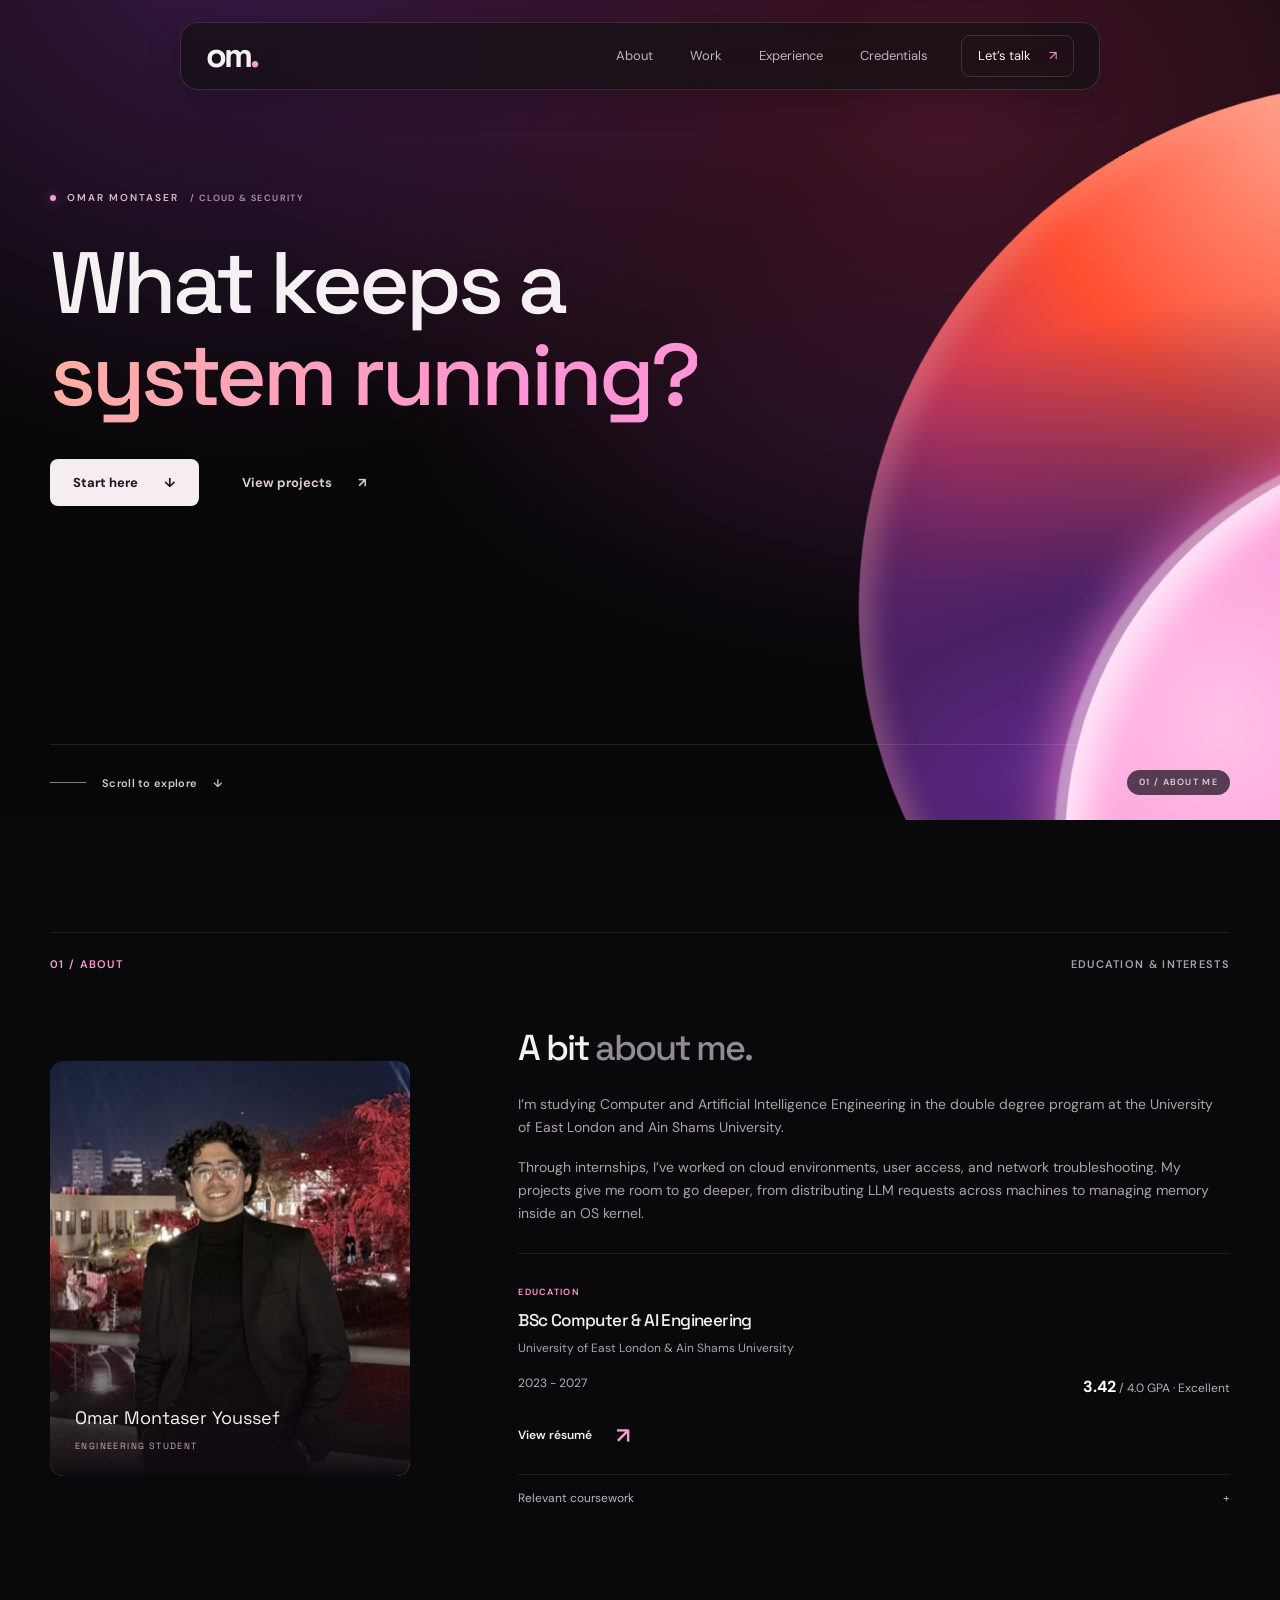
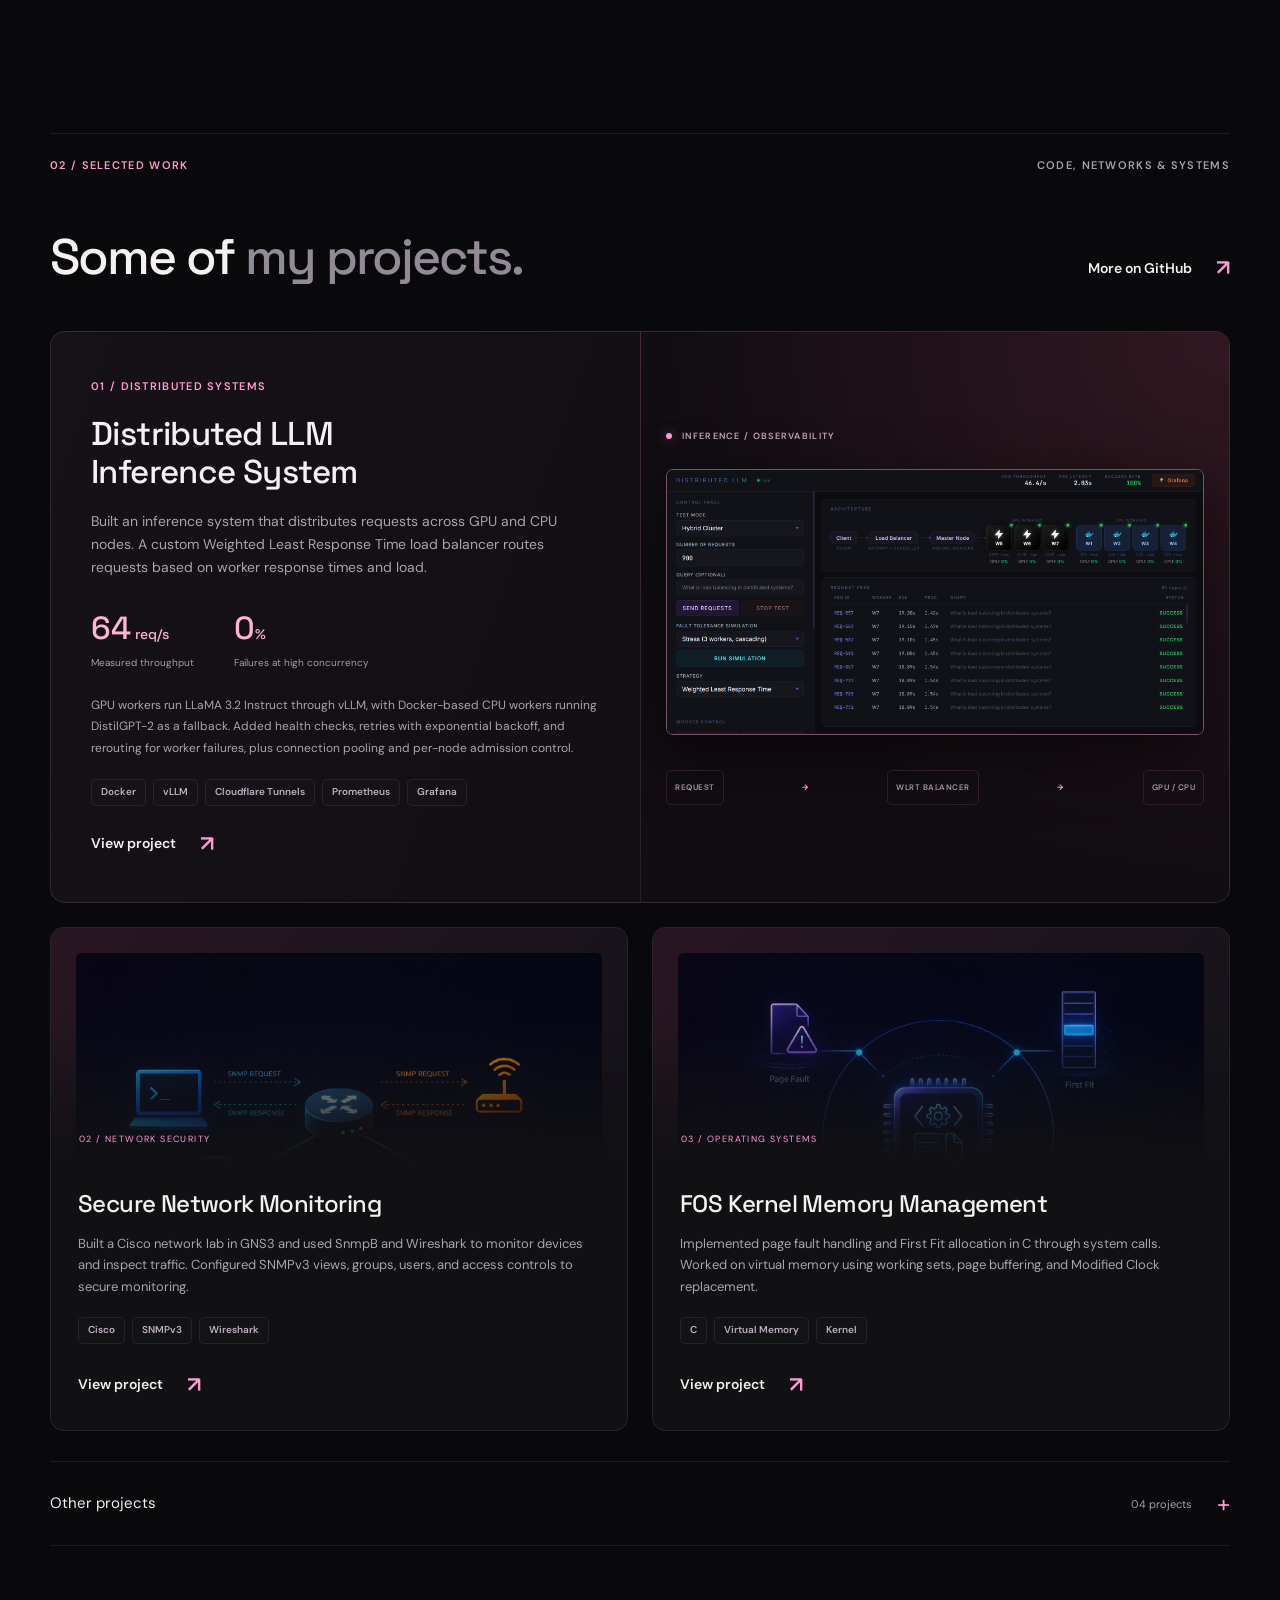
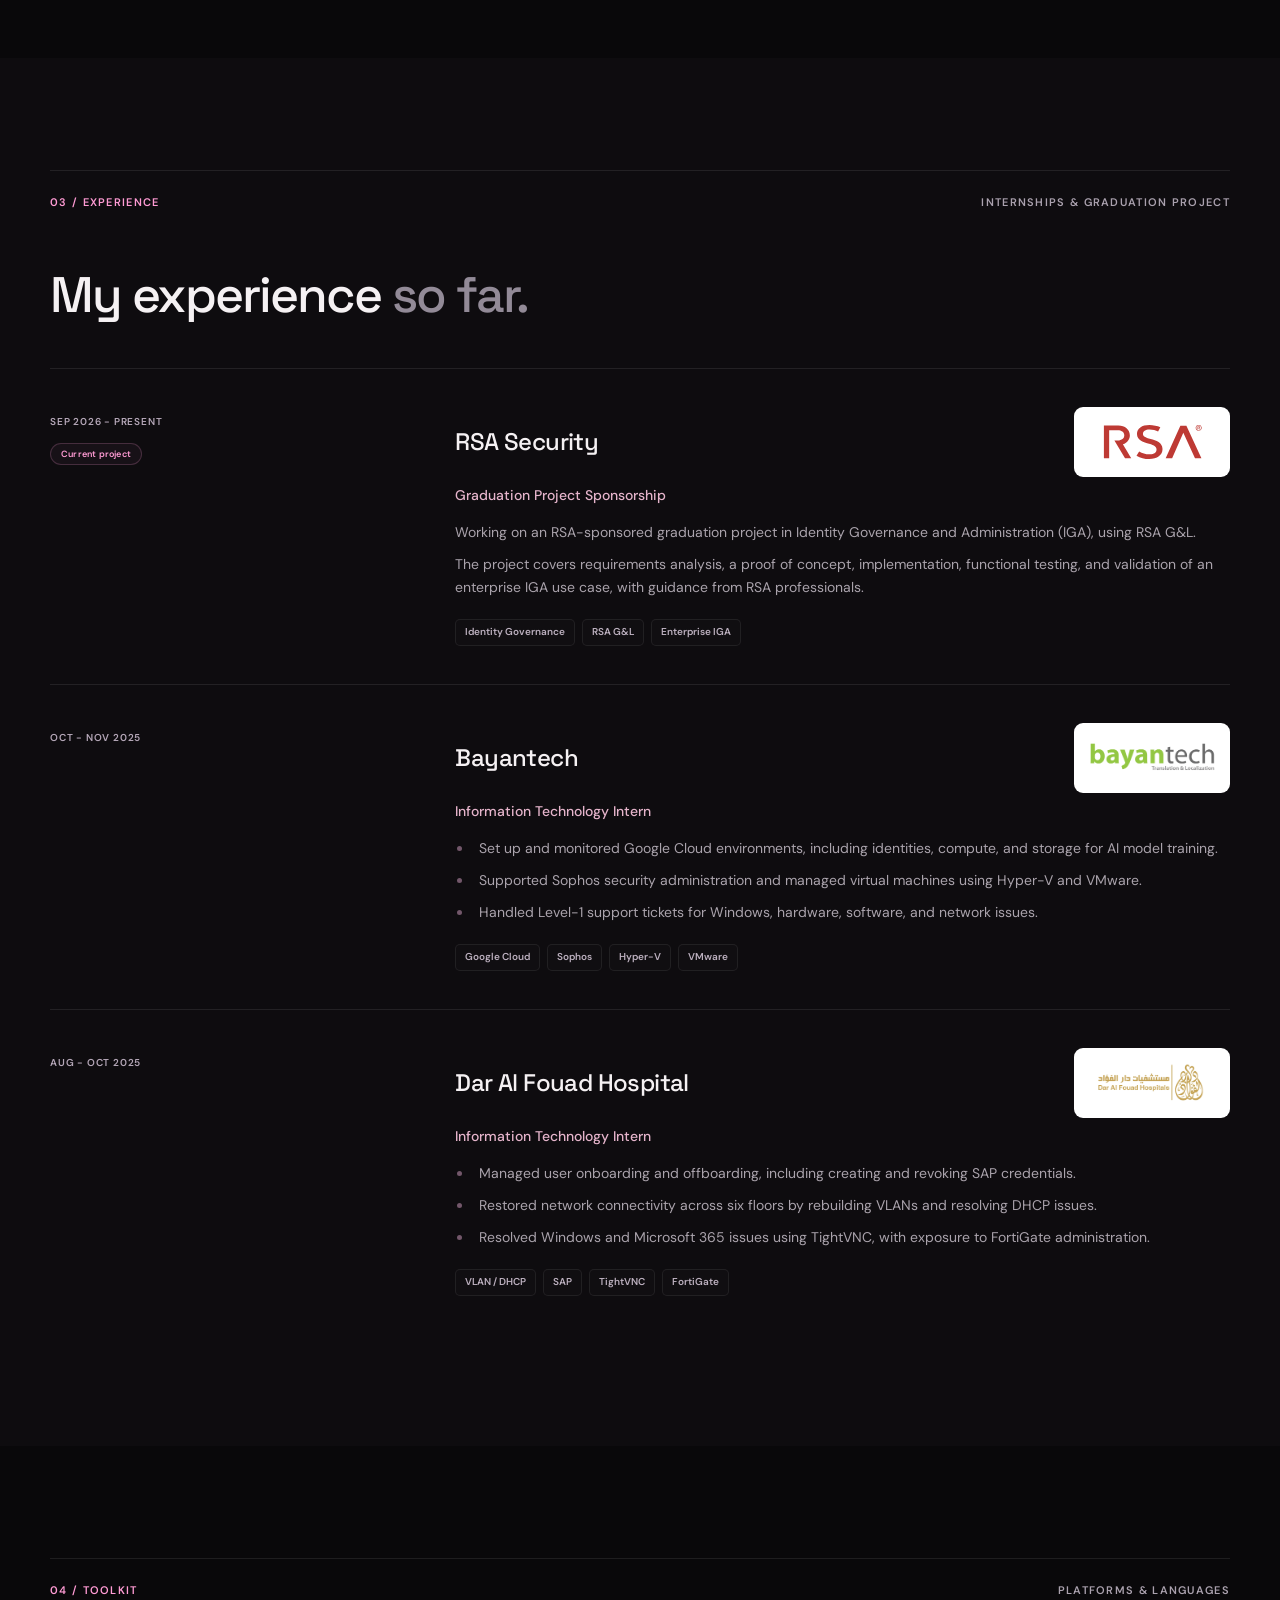
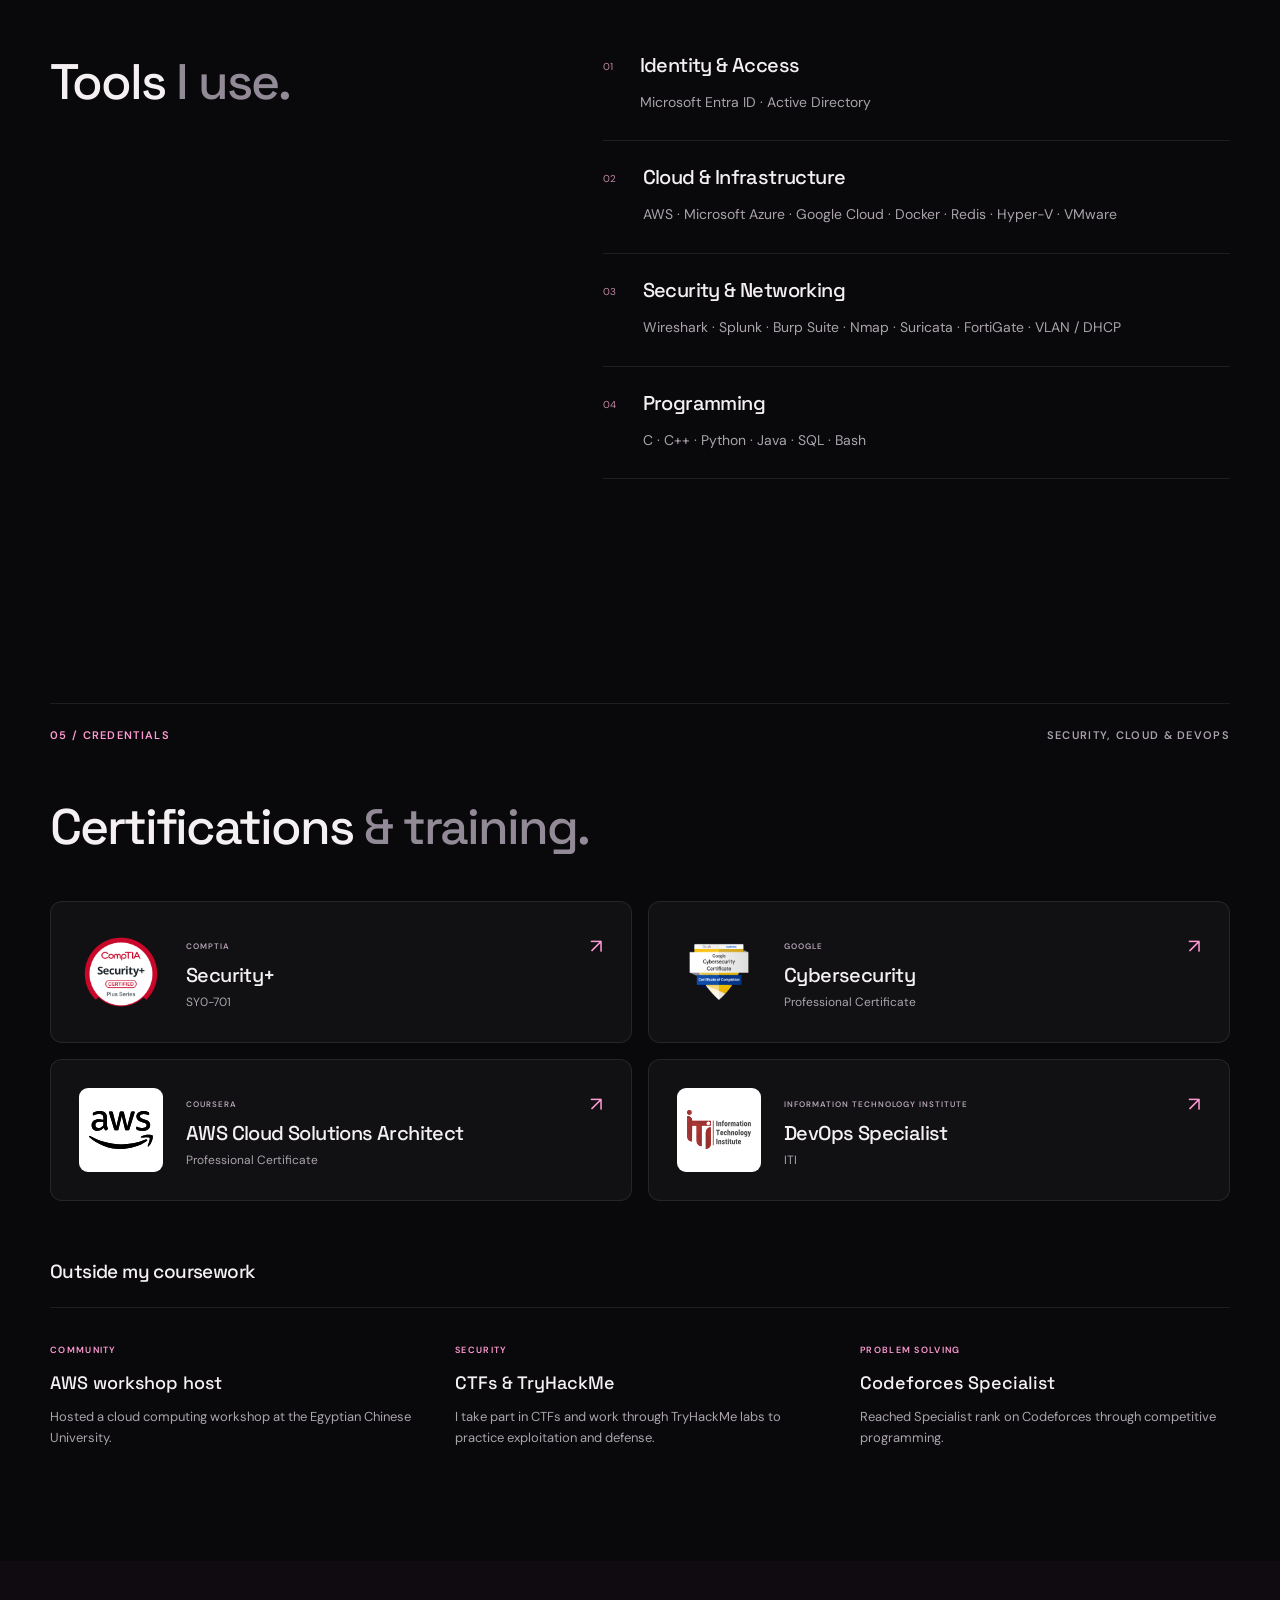
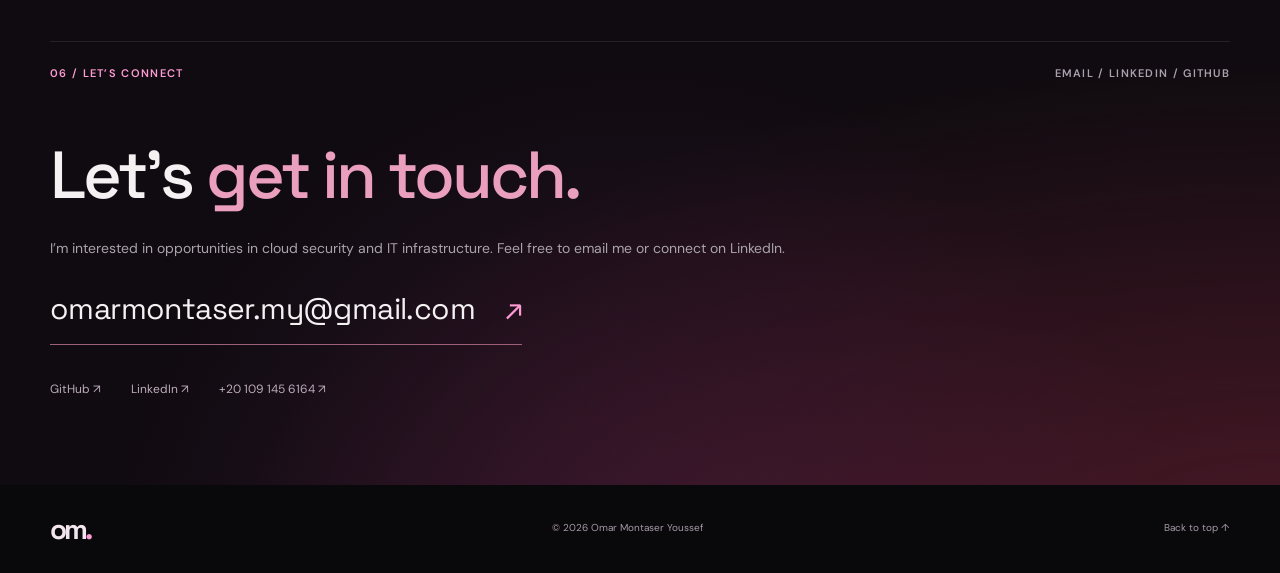
==== commit e55510fb: "Simplify the hero with a short hook and subtle entrance motion" ====
--- a/index.html
+++ b/index.html
@@ -25,18 +25,17 @@
 <div class="orbit orbit-two"></div>
 </div>
 <div class="container hero-content">
-<div class="eyebrow"><span class="status-dot"></span> CLOUD · SECURITY · SYSTEMS</div>
-<p class="hero-intro">Hey, I’m Omar Montaser.</p>
-<h1 id="hero-title">Cloud infrastructure.<br><span>Cybersecurity.</span></h1>
-<p class="hero-description">I’m a Computer & AI Engineering student interested in cloud security and identity. I learn by building projects, working through labs, and getting hands-on experience.</p>
-<div class="hero-actions"><a href="#projects" class="button button-primary">Explore my work <span aria-hidden="true">↗</span></a><a href="#contact" class="button button-text">Get in touch <span aria-hidden="true">→</span></a></div>
-<div class="hero-current"><span class="current-line"></span>
-<div><span class="micro">CURRENTLY</span>
-<p>Industry-sponsored graduation project with <strong>RSA Security</strong></p>
-</div>
-</div>
-</div>
-<div class="container hero-bottom"><span>COMPUTER & AI ENGINEERING / CLASS OF 2027</span><a href="#about">A little more about me <span aria-hidden="true">↓</span></a></div>
+<p class="eyebrow"><span class="status-dot"></span> OMAR MONTASER <span class="hero-discipline">/ CLOUD & SECURITY</span></p>
+<h1 id="hero-title">What keeps a<br><span>system running?</span></h1>
+<div class="hero-actions">
+<a href="#about" class="button button-primary">Start here <span aria-hidden="true">↓</span></a>
+<a href="#projects" class="button button-text">View projects <span aria-hidden="true">↗</span></a>
+</div>
+</div>
+<div class="container hero-bottom">
+<a class="scroll-cue" href="#about"><span class="scroll-track" aria-hidden="true"></span>Scroll to explore <span aria-hidden="true">↓</span></a>
+<span class="hero-index" aria-hidden="true">01 / ABOUT ME</span>
+</div>
 </section>
 <section id="about" class="section container">
 <div class="section-label"><span>01 / ABOUT</span><span>EDUCATION & INTERESTS</span></div>
--- a/style.css
+++ b/style.css
@@ -249,7 +249,10 @@
 .aurora {
   position:absolute;
   inset:0;
-  background:radial-gradient(ellipse at 74% 13%,#641b38aa,transparent 52%),radial-gradient(ellipse at 20% 0%,#5c223950,transparent 40%)
+  background:
+    radial-gradient(ellipse at 19% -8%,#792f9370,transparent 42%),
+    radial-gradient(ellipse at 74% 13%,#641b38aa,transparent 52%),
+    radial-gradient(ellipse at 78% 52%,#43236d45,transparent 42%)
 }
 
 .orbit {
@@ -264,7 +267,9 @@
   right:-625px;
   top:85px;
   transform:rotate(-30deg);
-  background:radial-gradient(ellipse at 27% 8%,#ff9b85 0%,#ff4e31 24%,#b6345a 45%,#46234f 64%,#09080a 78%);
+  background:
+    radial-gradient(ellipse at 12% 47%,#592781 0%,#492064 18%,#2a173f00 51%),
+    radial-gradient(ellipse at 65% 5%,#ff9b85 0%,#ff4e31 27%,#bd355c 48%,#542367 66%,#09080a 84%);
   box-shadow:inset 9px 15px 26px #ffb2a14a;
   animation:orb-drift 16s ease-in-out infinite alternate
 }
@@ -304,12 +309,6 @@
   flex-shrink:0
 }
 
-.hero-intro {
-  color:#d2c7d0;
-  font-size:19px;
-  margin-bottom:17px
-}
-
 .hero h1 {
   font-size:clamp(50px,5.6vw,80px);
   font-weight:500;
@@ -323,13 +322,6 @@
   background-clip:text;
   -webkit-background-clip:text;
   color:transparent
-}
-
-.hero-description {
-  max-width:470px;
-  font-size:16px;
-  margin-top:25px;
-  color:#b8acb9
 }
 
 .hero-actions {
@@ -368,36 +360,6 @@
   background:#ffffff0b
 }
 
-.hero-current {
-  display:flex;
-  align-items:center;
-  gap:14px;
-  margin-top:42px;
-  max-width:440px
-}
-
-.current-line {
-  height:34px;
-  width:2px;
-  background:linear-gradient(var(--coral),var(--pink));
-  flex-shrink:0
-}
-
-.hero-current .micro {
-  font-size:9px;
-  color:#a08f9e
-}
-
-.hero-current p {
-  font-size:12px;
-  color:#a99aa9
-}
-
-.hero-current strong {
-  color:#e4d7e1;
-  font-weight:500
-}
-
 .hero-bottom {
   display:flex;
   justify-content:space-between;
@@ -408,16 +370,6 @@
   margin-top:auto;
   color:#988b9a;
   font-size:9px
-}
-
-.hero-bottom a {
-  color:#d5c6d2;
-  letter-spacing:0;
-  font-size:12px
-}
-
-.hero-bottom a span {
-  padding-left:20px
 }
 
 .about-grid {
@@ -1242,18 +1194,10 @@
     letter-spacing:1.5px;
     margin-bottom:28px
   }
-  .hero-intro {
-    font-size:16px
-  }
   .hero h1 {
     font-size:clamp(39px,7.6vw,57px);
     letter-spacing:-2.5px;
     line-height:1.13
-  }
-  .hero-description {
-    font-size:14px;
-    max-width:380px;
-    margin-top:24px
   }
   .hero-art {
     opacity:.5
@@ -1278,13 +1222,6 @@
   .hero-bottom>a span {
     padding-left:8px
   }
-  .hero-current {
-    margin-top:36px;
-    max-width:330px
-  }
-  .hero-current p {
-    font-size:11px
-  }
   .hero-actions {
     gap:8px
   }
@@ -1458,15 +1395,6 @@
 }
 
 /* Keep text legible where the artwork meets navigation and small screens. */
-.hero-bottom a {
-  background:#160f19d9;
-  border:1px solid #ffffff16;
-  border-radius:30px;
-  padding:7px 14px;
-  margin-block:-7px;
-  color:#f2d9e8
-}
-
 @media(max-width:760px) {
   .hero-art {
     opacity:.8
@@ -1516,3 +1444,55 @@
   .credential h3 { font-size: 18px; }
   .contact-section p { max-width: 440px; }
 }
+
+/* A short opening question leads into the full introduction below. */
+.hero { min-height: 720px; min-height: min(820px, 100svh); }
+.hero-content { padding-top: 190px; padding-bottom: 110px; }
+.hero .eyebrow { margin-bottom: 30px; gap: 11px; }
+.hero-discipline { color: #ab91b4; font-size: 9px; letter-spacing: 1.4px; }
+.hero h1 { font-size: clamp(58px, 6.8vw, 94px); line-height: 1.06; letter-spacing: -4px; }
+.hero-actions { margin-top: 38px; }
+.hero-bottom { align-items: center; padding-block: 25px; }
+.hero-bottom .scroll-cue {
+  display: inline-flex;
+  align-items: center;
+  gap: 16px;
+  color: #d5c6d2;
+  font-size: 11px;
+  letter-spacing: .3px;
+  transition: color .2s;
+}
+.scroll-cue:hover { color: #fff; }
+.scroll-cue > span:last-child { transition: transform .25s; }
+.scroll-cue:hover > span:last-child { transform: translateY(4px); }
+.scroll-track { width: 36px; height: 1px; background: #92758f; overflow: hidden; position: relative; }
+.scroll-track::after {
+  content: '';
+  position: absolute;
+  inset: 0;
+  background: #ffb2dc;
+  transform: translateX(-100%);
+  animation: scroll-signal 2.5s ease-in-out 3;
+}
+.hero-index { color: #dfcce3; background: #160f19b8; border-radius: 20px; padding: 5px 12px; font-size: 9px; letter-spacing: 1.3px; }
+.hero-content > * { animation: hero-arrive .8s cubic-bezier(.2,.65,.3,1) both; }
+.hero-content > :nth-child(2) { animation-delay: .1s; }
+.hero-content > :nth-child(3) { animation-delay: .2s; }
+.aurora { animation: aurora-breathe 10s ease-in-out infinite alternate; }
+@keyframes hero-arrive { from { opacity: 0; transform: translateY(16px); } to { opacity: 1; transform: translateY(0); } }
+@keyframes scroll-signal { 0%, 15% { transform: translateX(-100%); } 65%, 100% { transform: translateX(100%); } }
+@keyframes aurora-breathe { from { opacity: .65; } to { opacity: 1; } }
+@media (max-width: 760px) {
+  .hero { min-height: 650px; min-height: min(740px, 94svh); }
+  .hero-content { padding-top: 180px; padding-bottom: 110px; }
+  .hero .eyebrow { flex-wrap: wrap; gap: 9px; font-size: 9px; }
+  .hero-discipline { font-size: 8px; letter-spacing: 1px; }
+  .hero h1 { font-size: clamp(43px, 9vw, 65px); letter-spacing: -2.5px; }
+  .hero-actions { margin-top: 32px; gap: 9px; }
+  .hero-bottom .scroll-cue { max-width: none; gap: 10px; font-size: 10px; }
+  .hero-index { font-size: 8px; }
+}
+@media (max-height: 600px) and (min-width: 761px) {
+  .hero-content { padding-top: 130px; padding-bottom: 50px; }
+  .hero h1 { font-size: 64px; }
+}
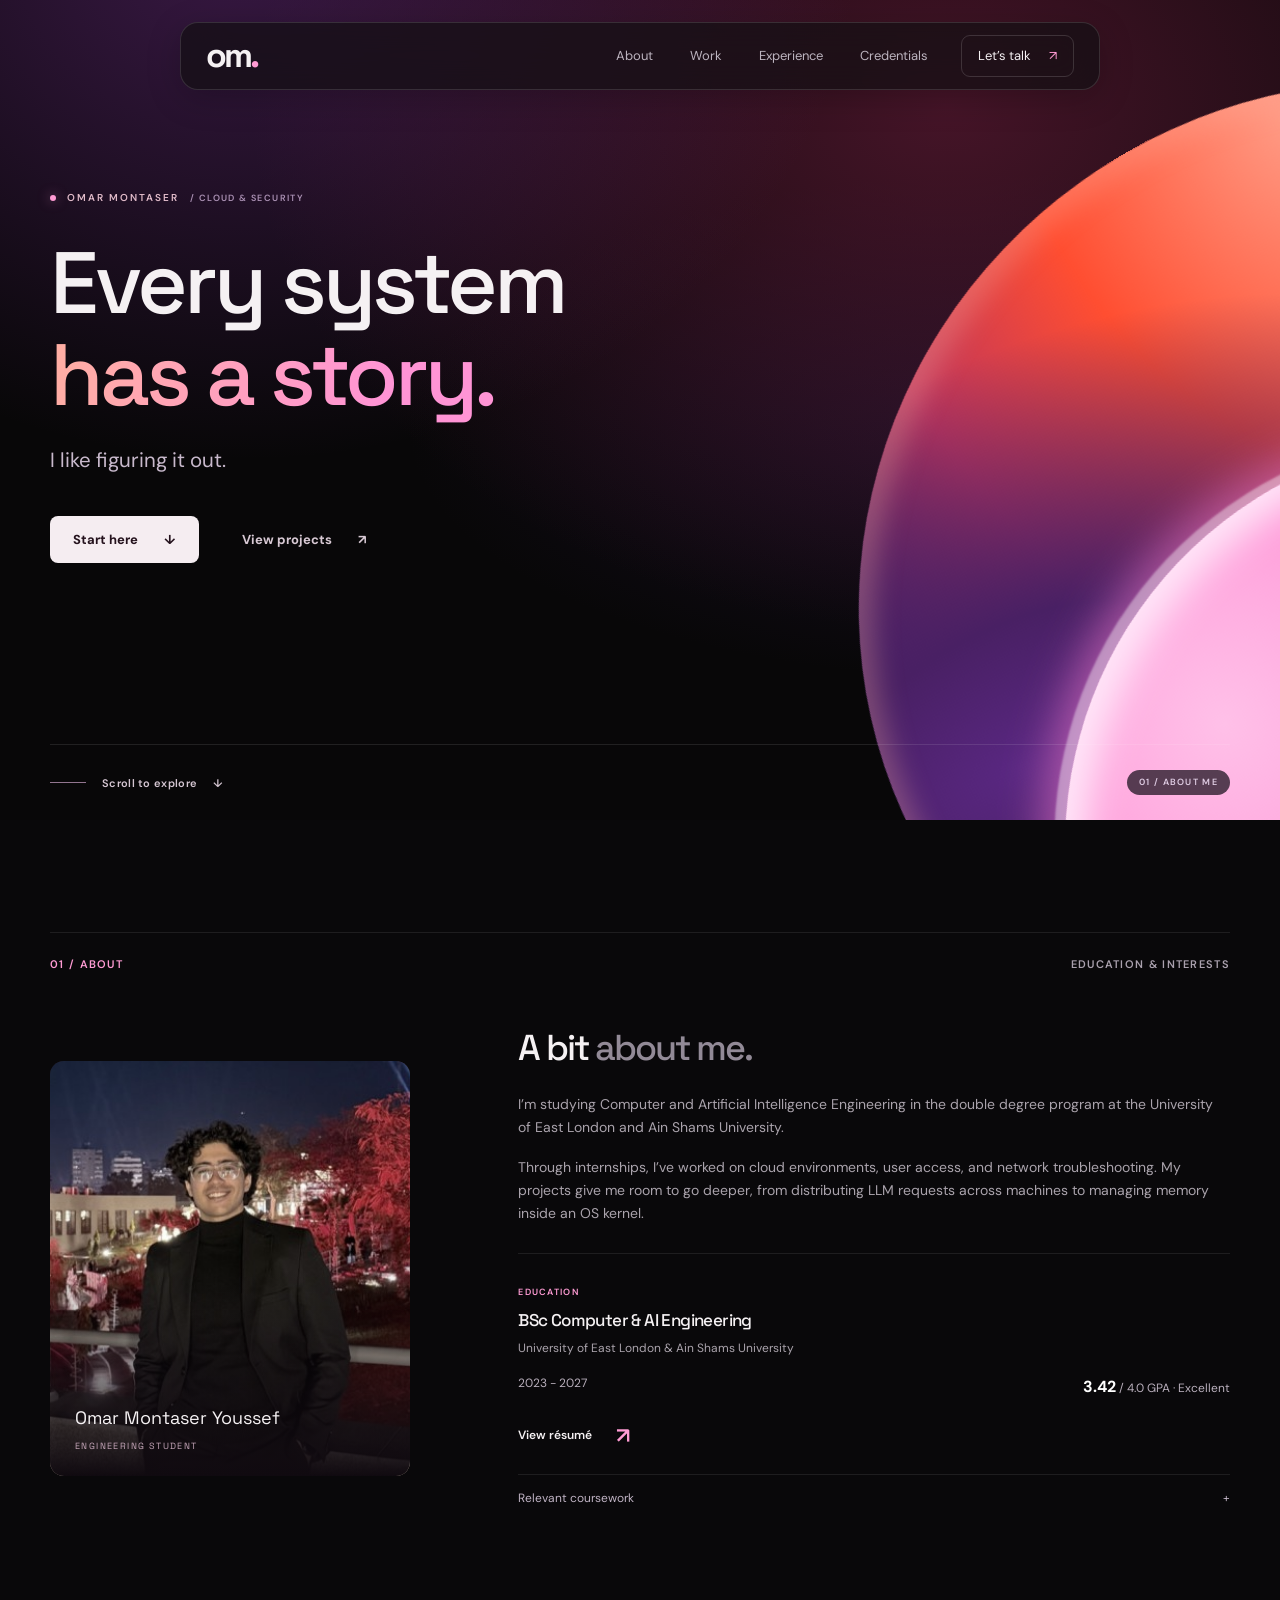
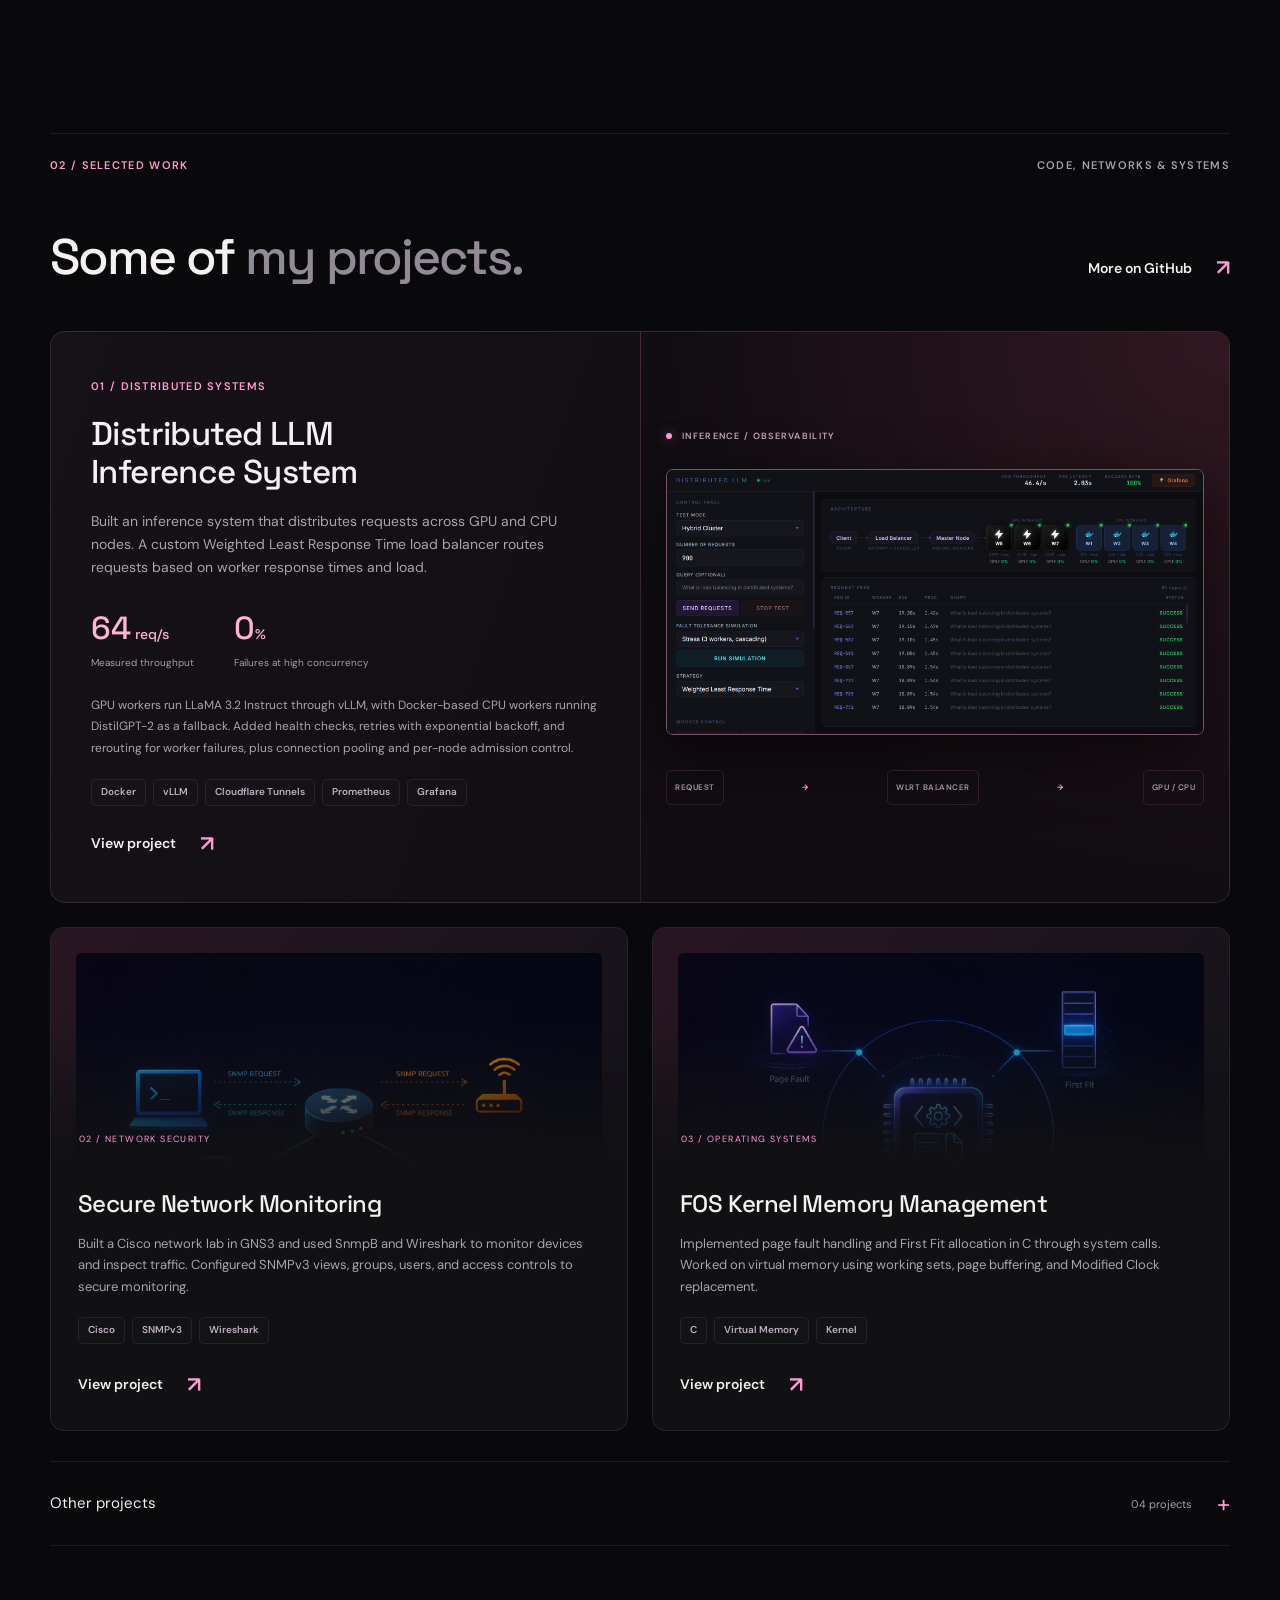
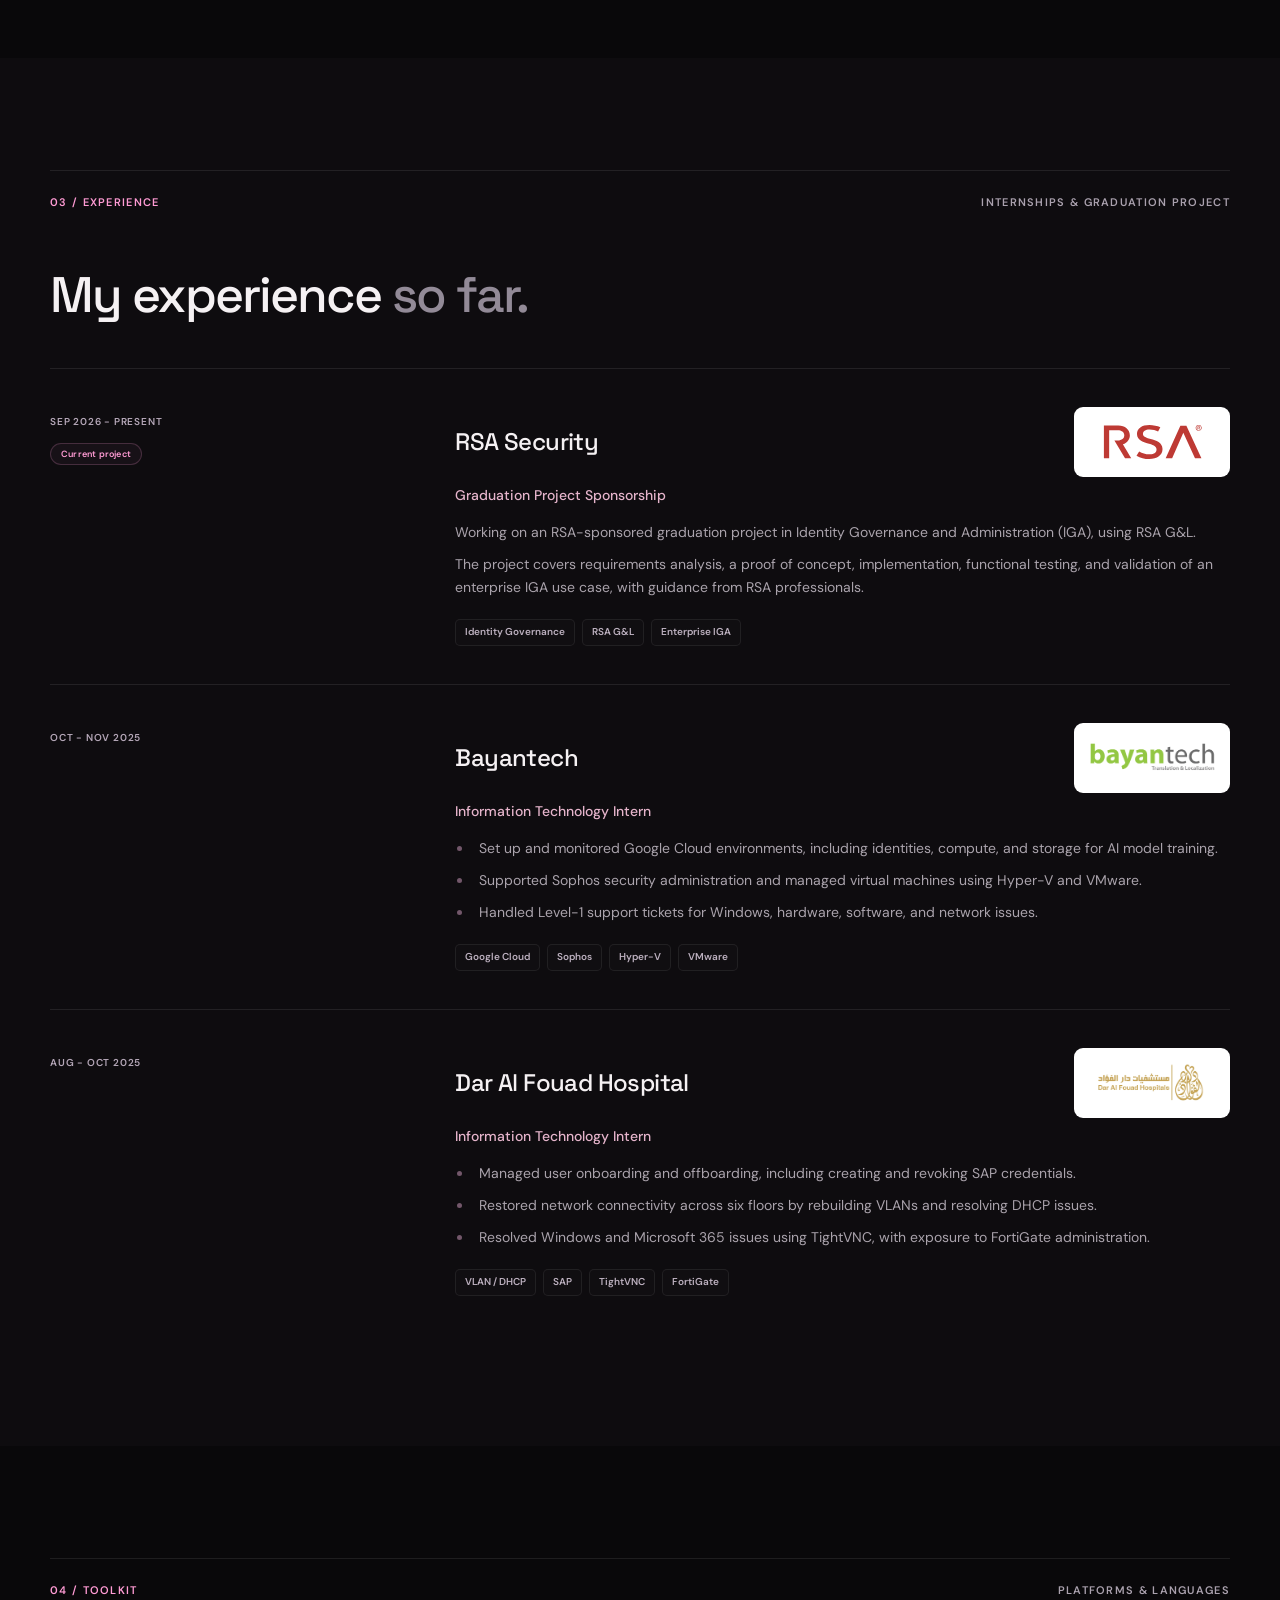
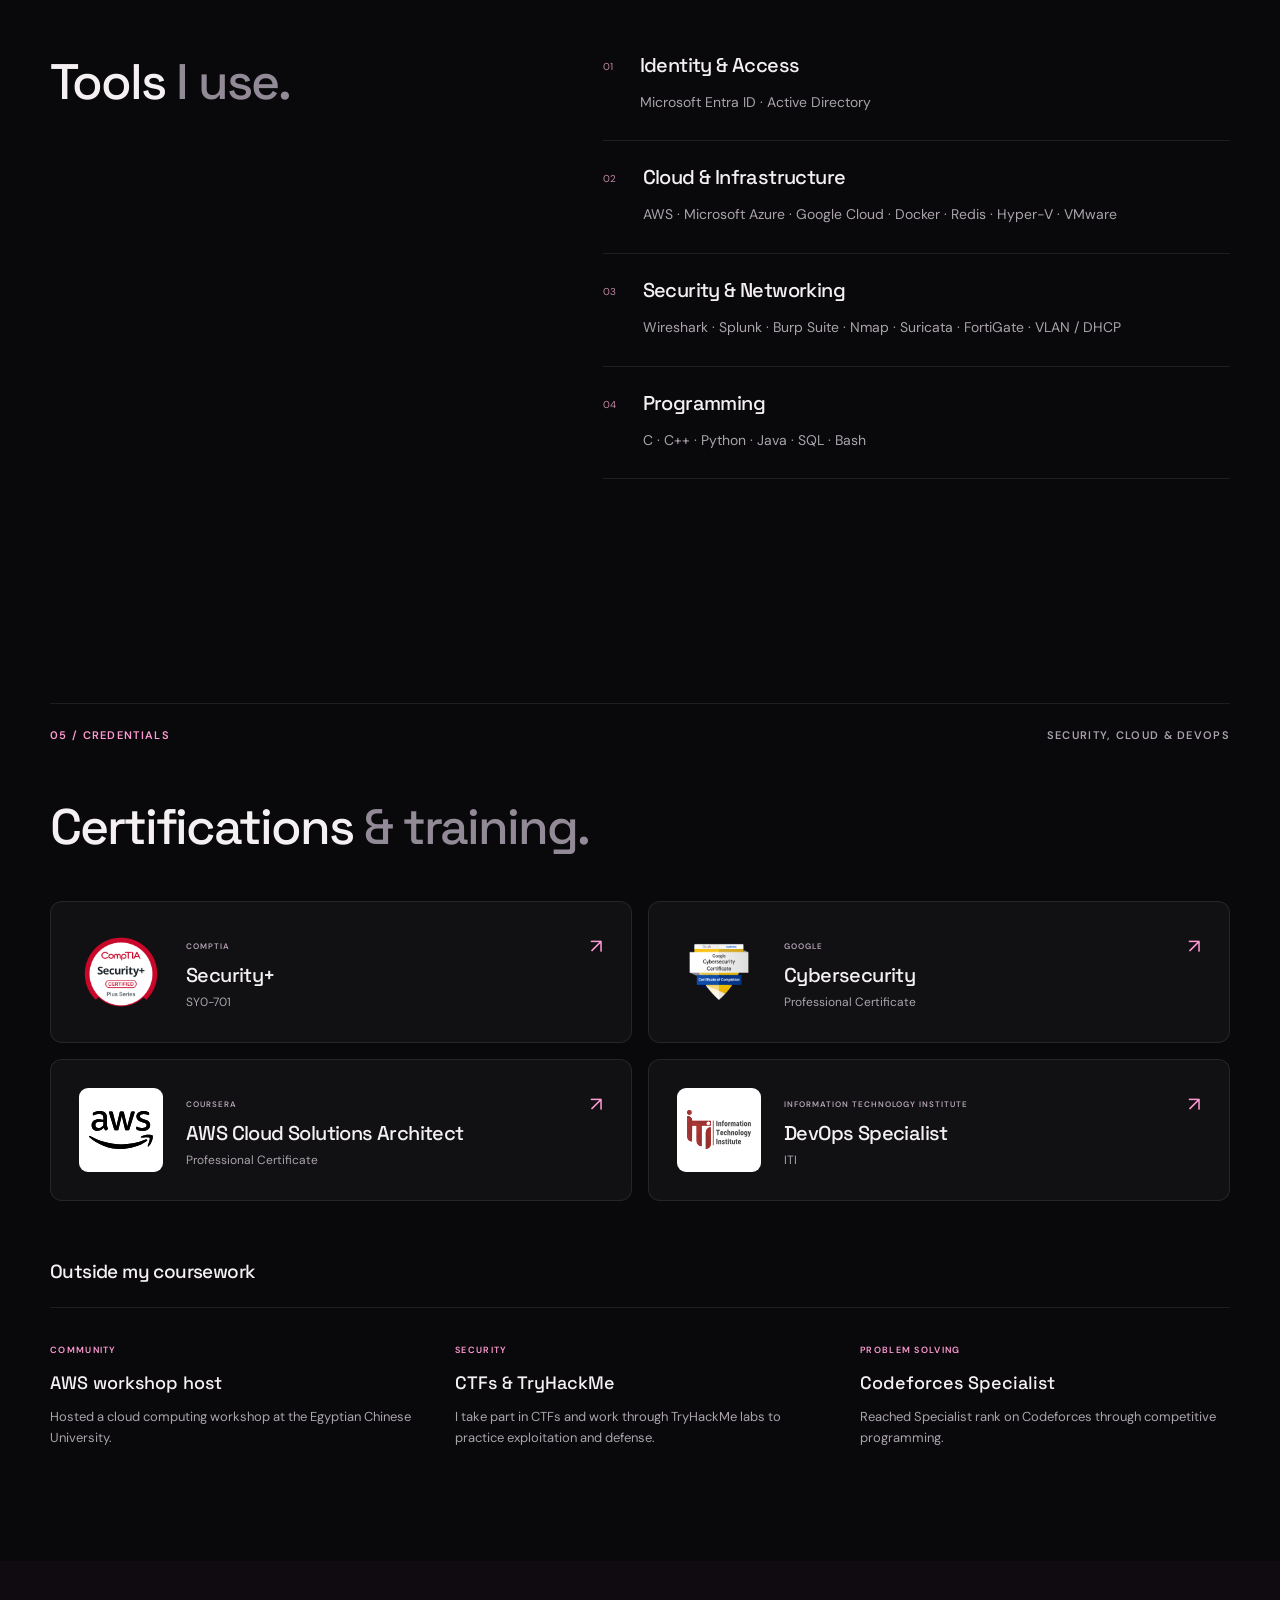
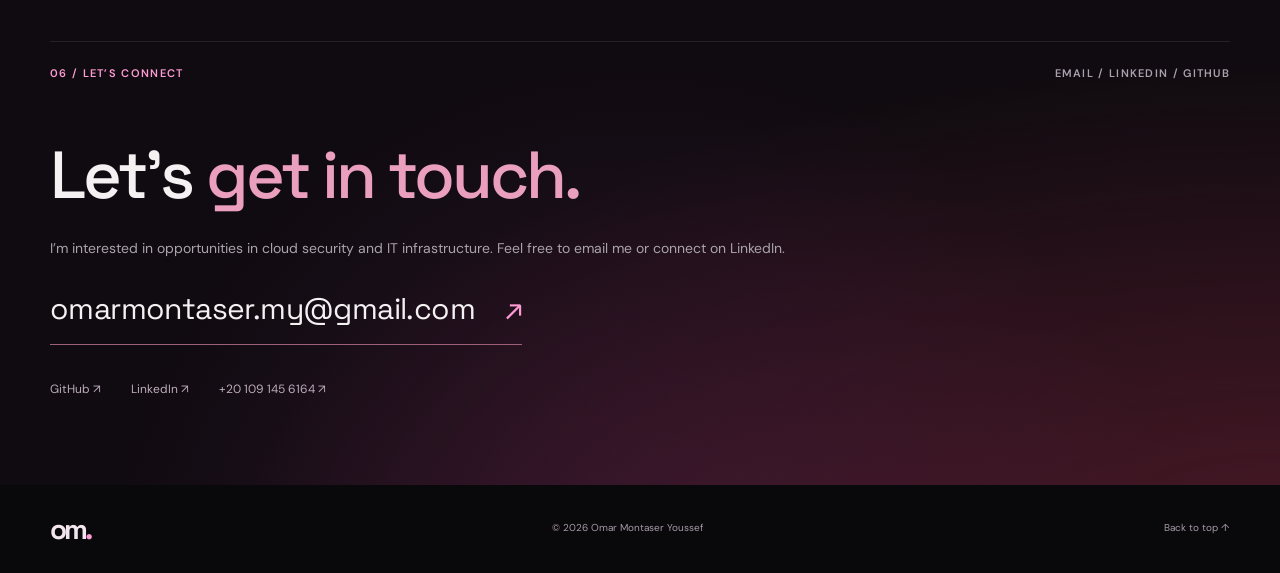
==== commit 1a8d6f7c: "Use approved system story headline in portfolio hero" ====
--- a/index.html
+++ b/index.html
@@ -26,7 +26,8 @@
 </div>
 <div class="container hero-content">
 <p class="eyebrow"><span class="status-dot"></span> OMAR MONTASER <span class="hero-discipline">/ CLOUD & SECURITY</span></p>
-<h1 id="hero-title">What keeps a<br><span>system running?</span></h1>
+<h1 id="hero-title">Every system<br><span>has a story.</span></h1>
+<p class="hero-hook">I like figuring it out.</p>
 <div class="hero-actions">
 <a href="#about" class="button button-primary">Start here <span aria-hidden="true">↓</span></a>
 <a href="#projects" class="button button-text">View projects <span aria-hidden="true">↗</span></a>
--- a/style.css
+++ b/style.css
@@ -1445,12 +1445,13 @@
   .contact-section p { max-width: 440px; }
 }
 
-/* A short opening question leads into the full introduction below. */
+/* A short hook leads into the full introduction below. */
 .hero { min-height: 720px; min-height: min(820px, 100svh); }
 .hero-content { padding-top: 190px; padding-bottom: 110px; }
 .hero .eyebrow { margin-bottom: 30px; gap: 11px; }
 .hero-discipline { color: #ab91b4; font-size: 9px; letter-spacing: 1.4px; }
 .hero h1 { font-size: clamp(58px, 6.8vw, 94px); line-height: 1.06; letter-spacing: -4px; }
+.hero-hook { margin-top: 23px; color: #c8b9cc; font-size: clamp(17px, 1.6vw, 22px); }
 .hero-actions { margin-top: 38px; }
 .hero-bottom { align-items: center; padding-block: 25px; }
 .hero-bottom .scroll-cue {
@@ -1478,6 +1479,7 @@
 .hero-content > * { animation: hero-arrive .8s cubic-bezier(.2,.65,.3,1) both; }
 .hero-content > :nth-child(2) { animation-delay: .1s; }
 .hero-content > :nth-child(3) { animation-delay: .2s; }
+.hero-content > :nth-child(4) { animation-delay: .3s; }
 .aurora { animation: aurora-breathe 10s ease-in-out infinite alternate; }
 @keyframes hero-arrive { from { opacity: 0; transform: translateY(16px); } to { opacity: 1; transform: translateY(0); } }
 @keyframes scroll-signal { 0%, 15% { transform: translateX(-100%); } 65%, 100% { transform: translateX(100%); } }
